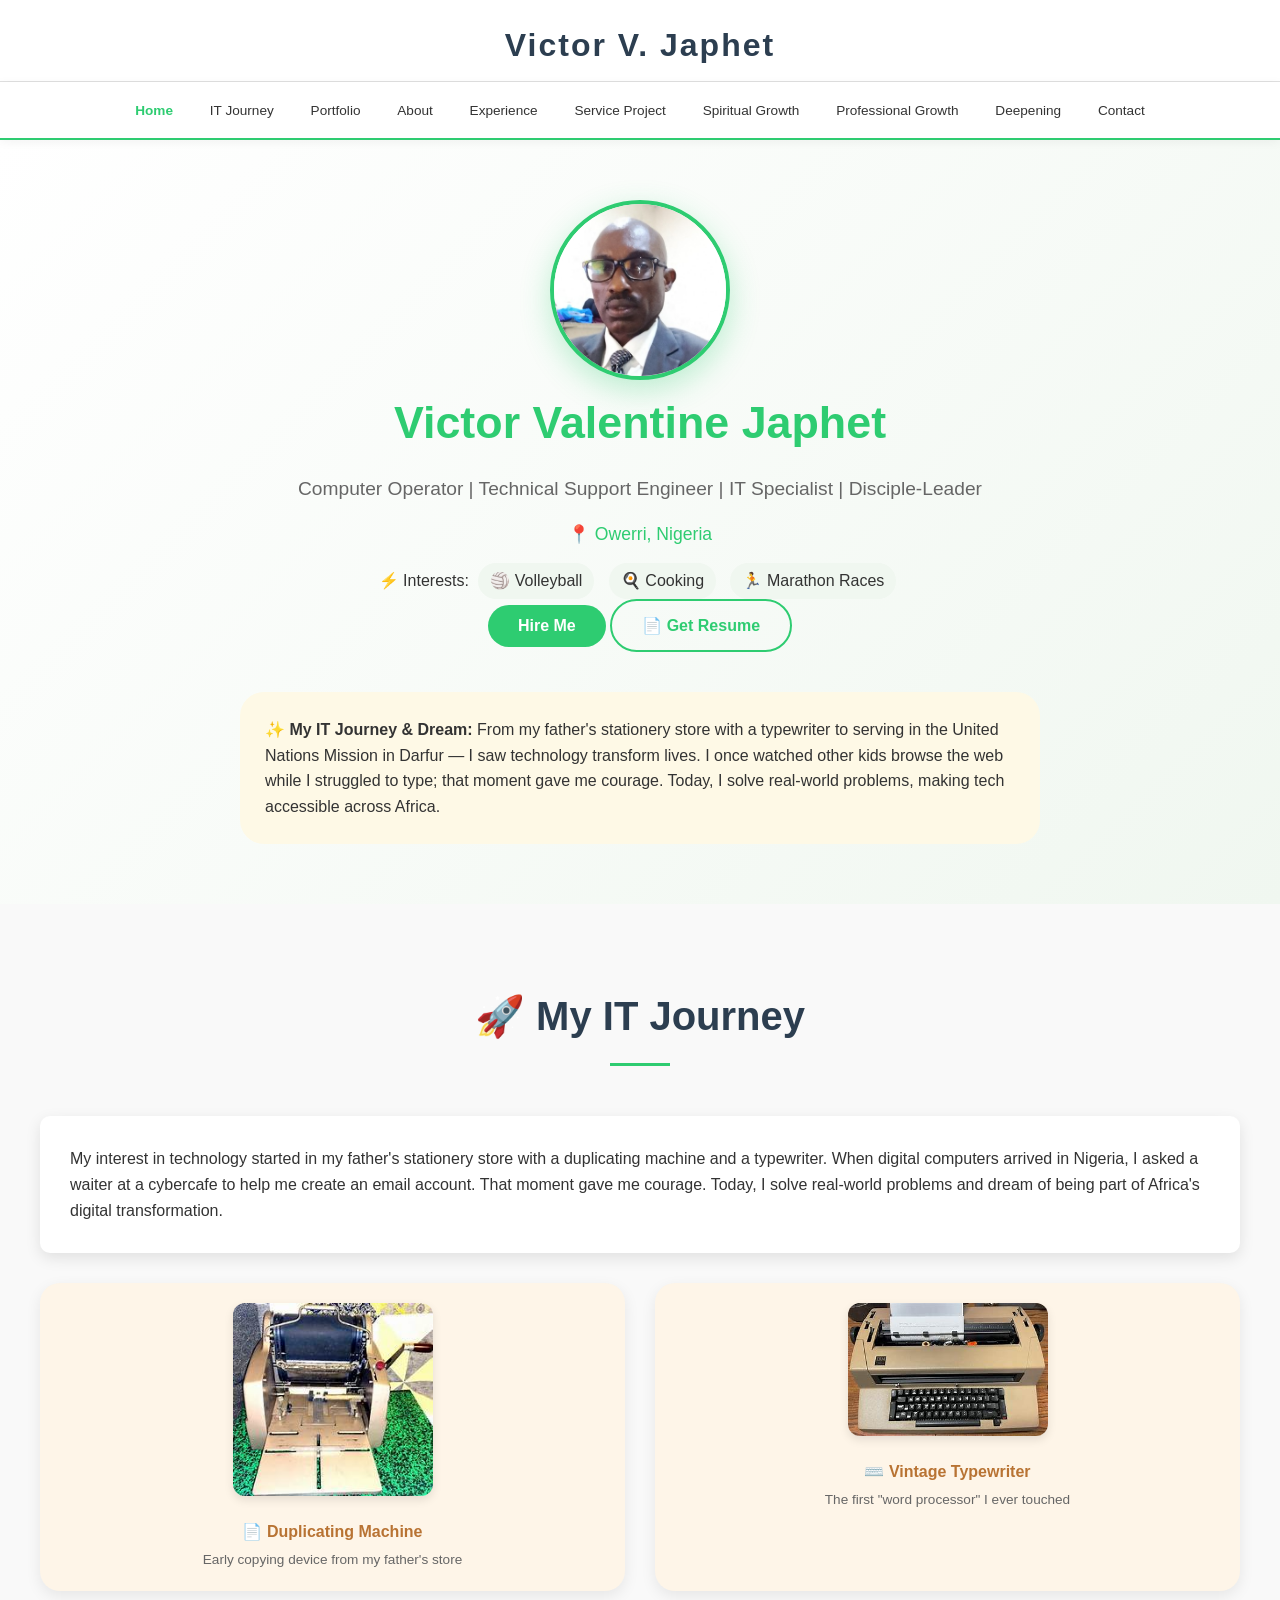
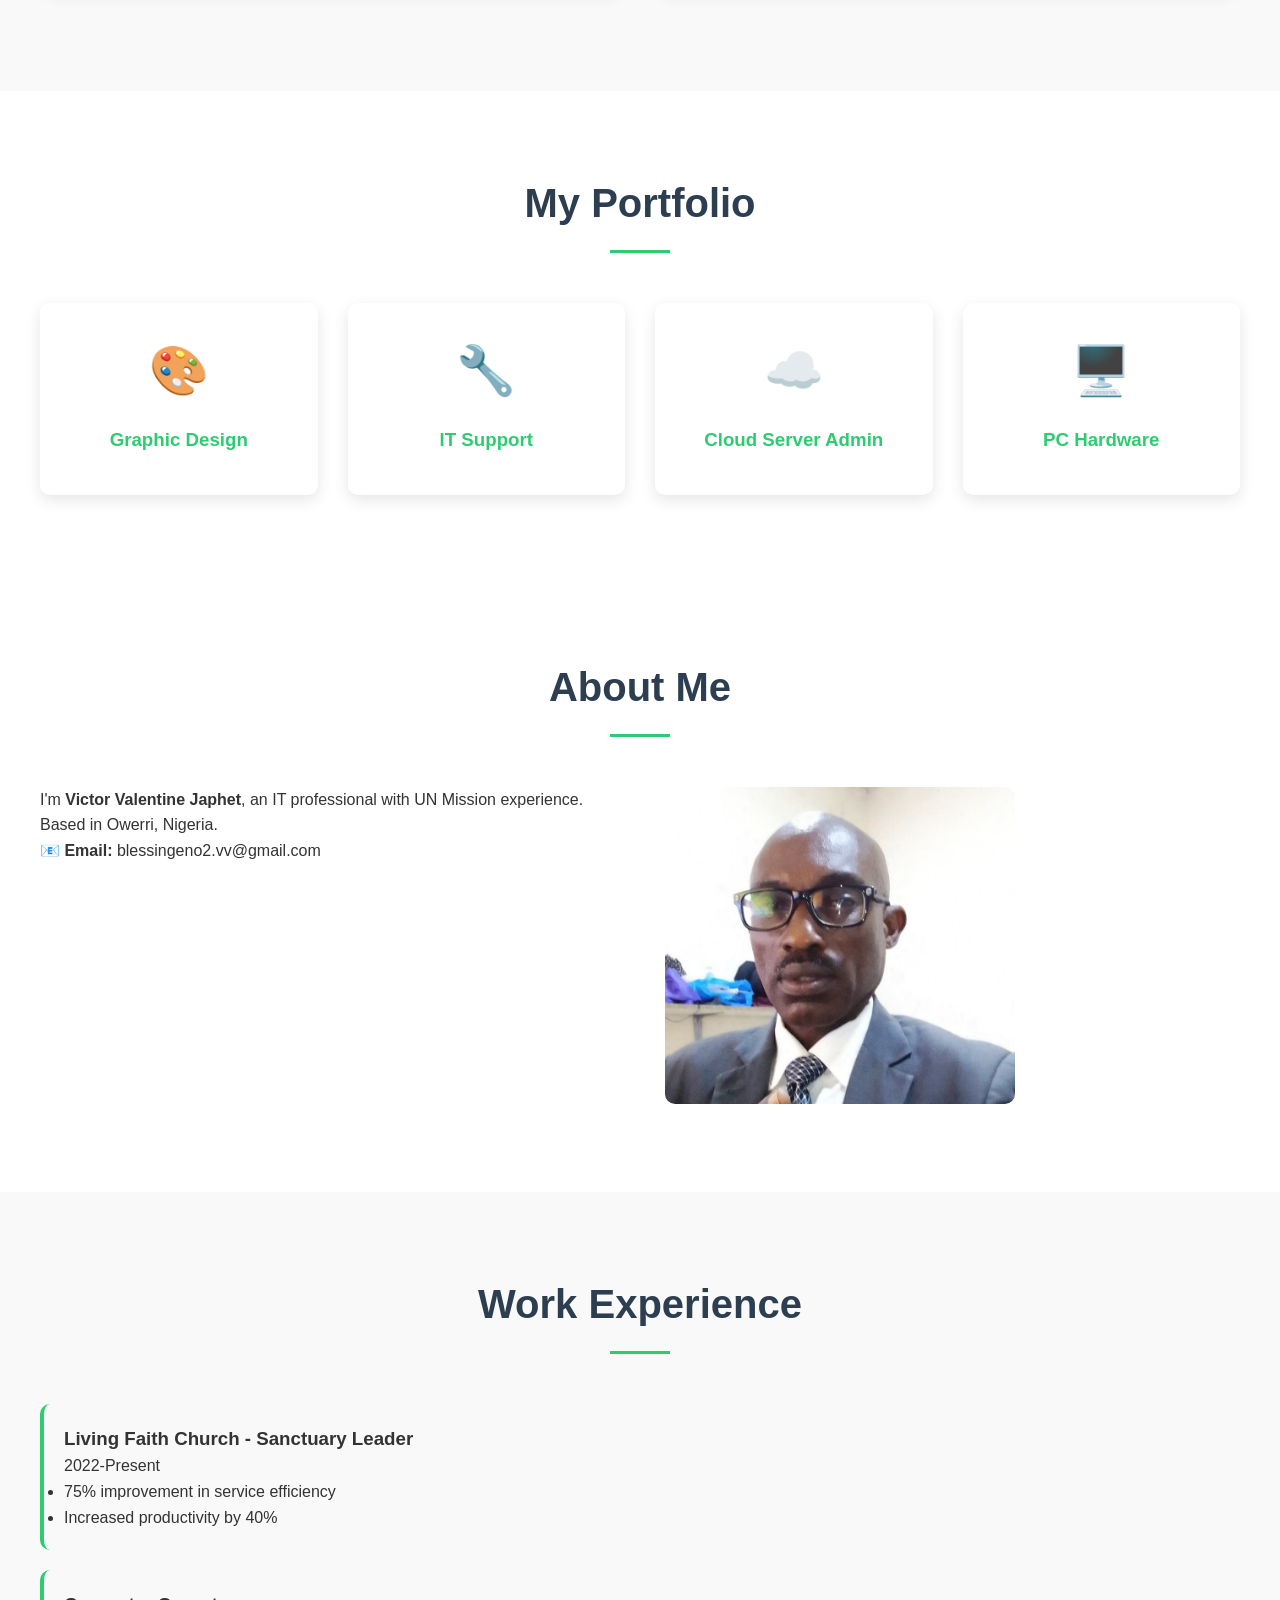
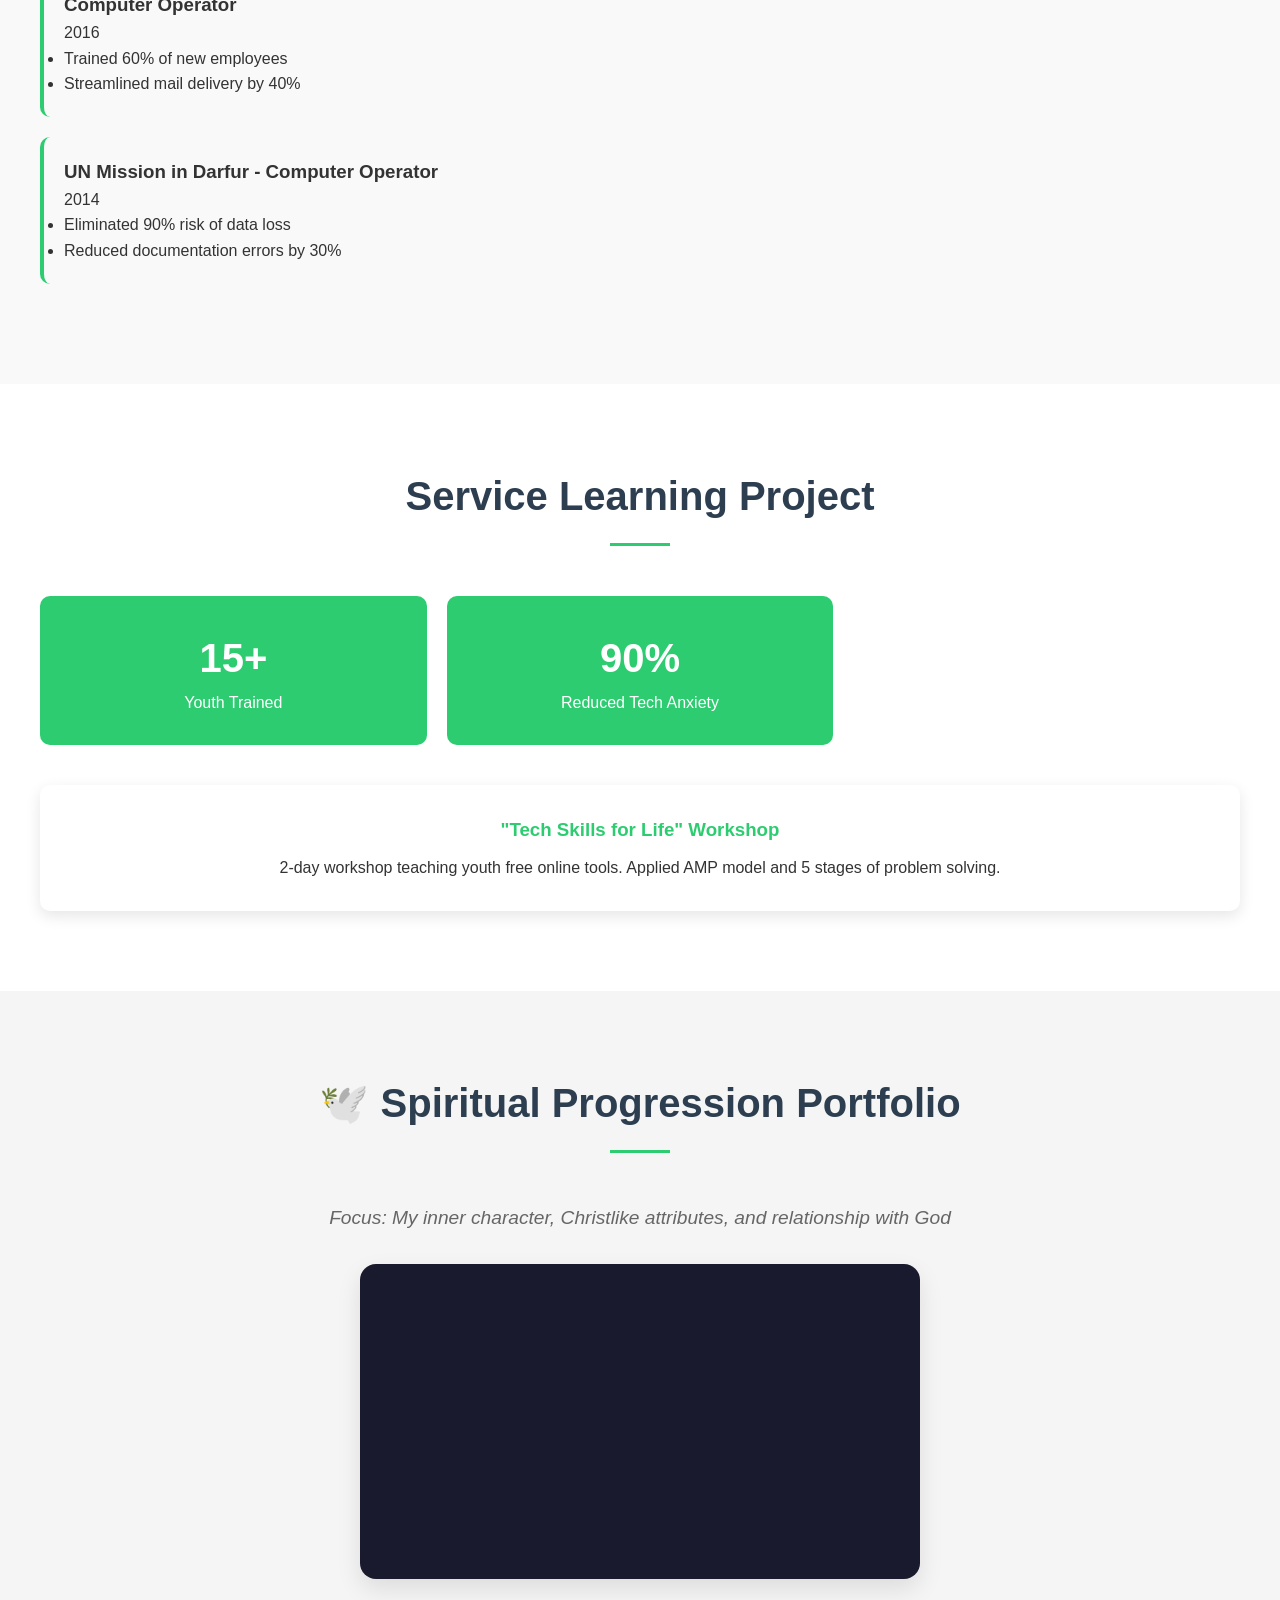
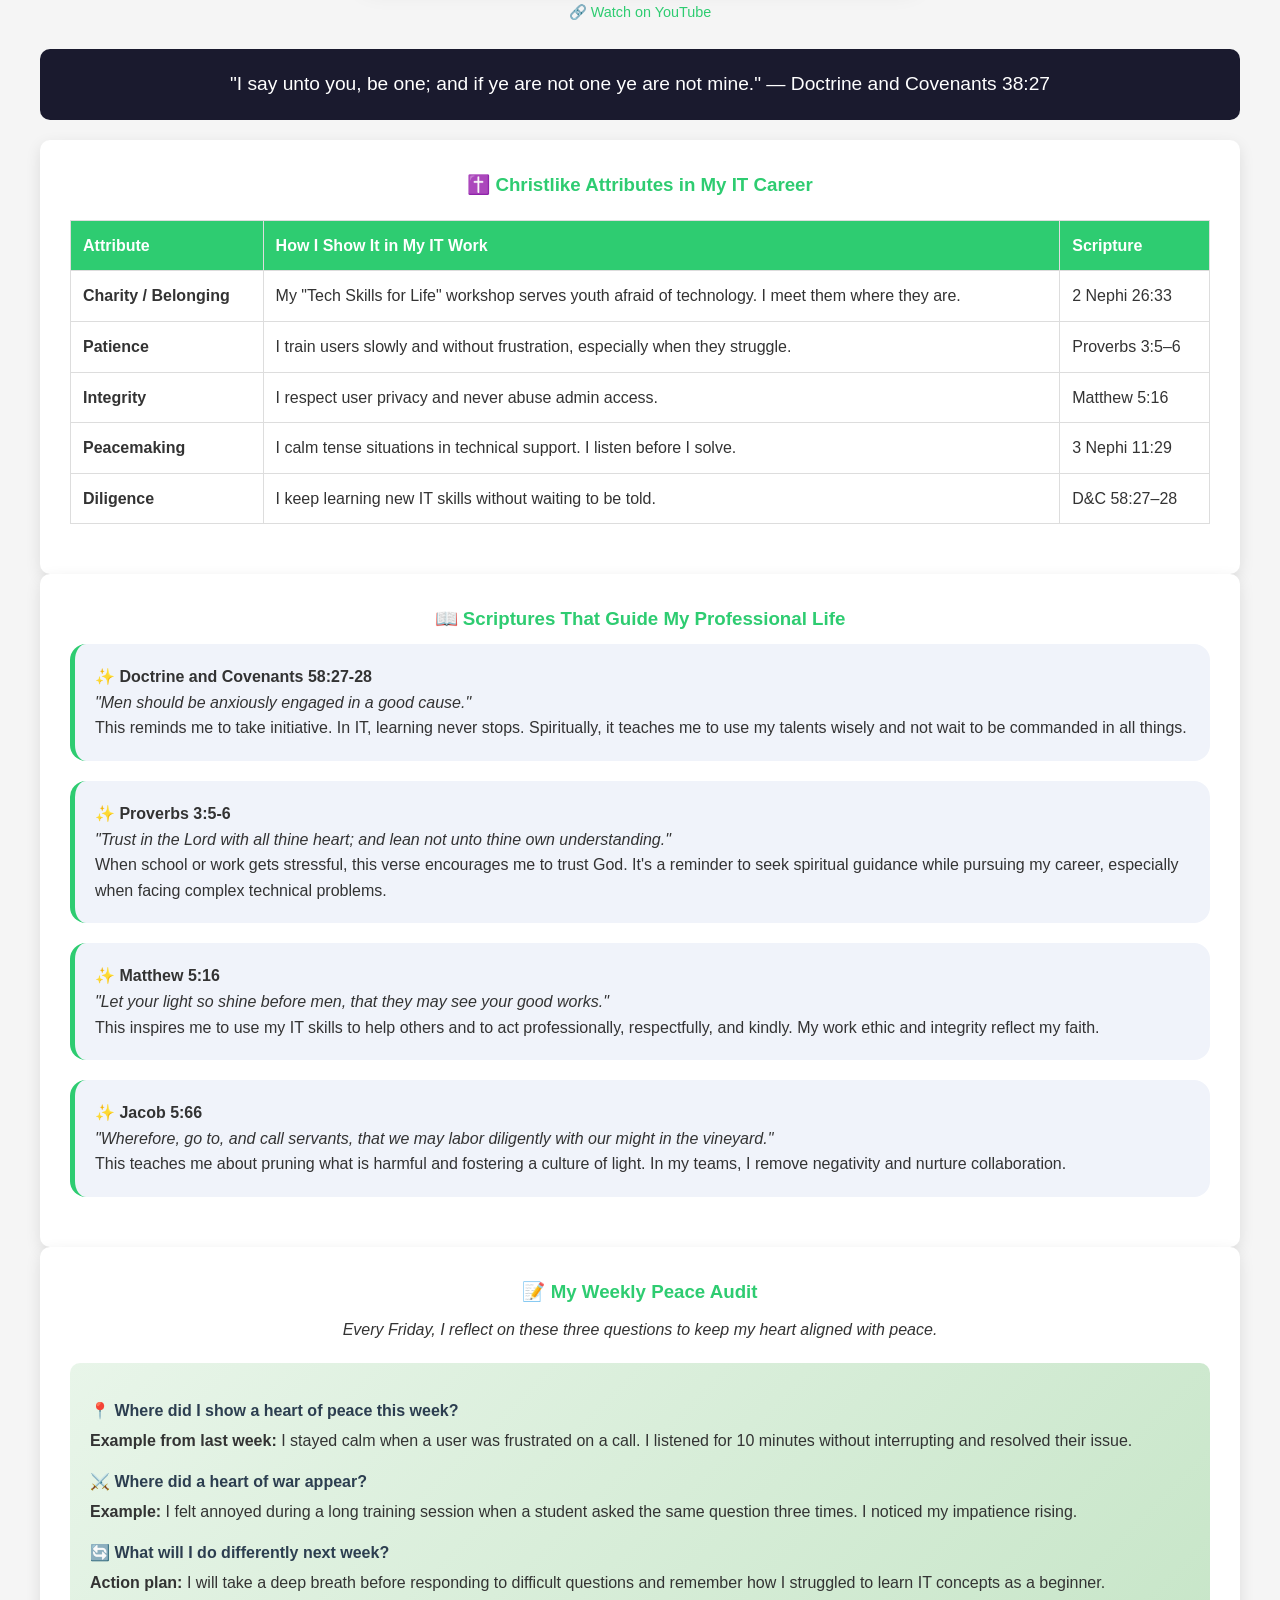
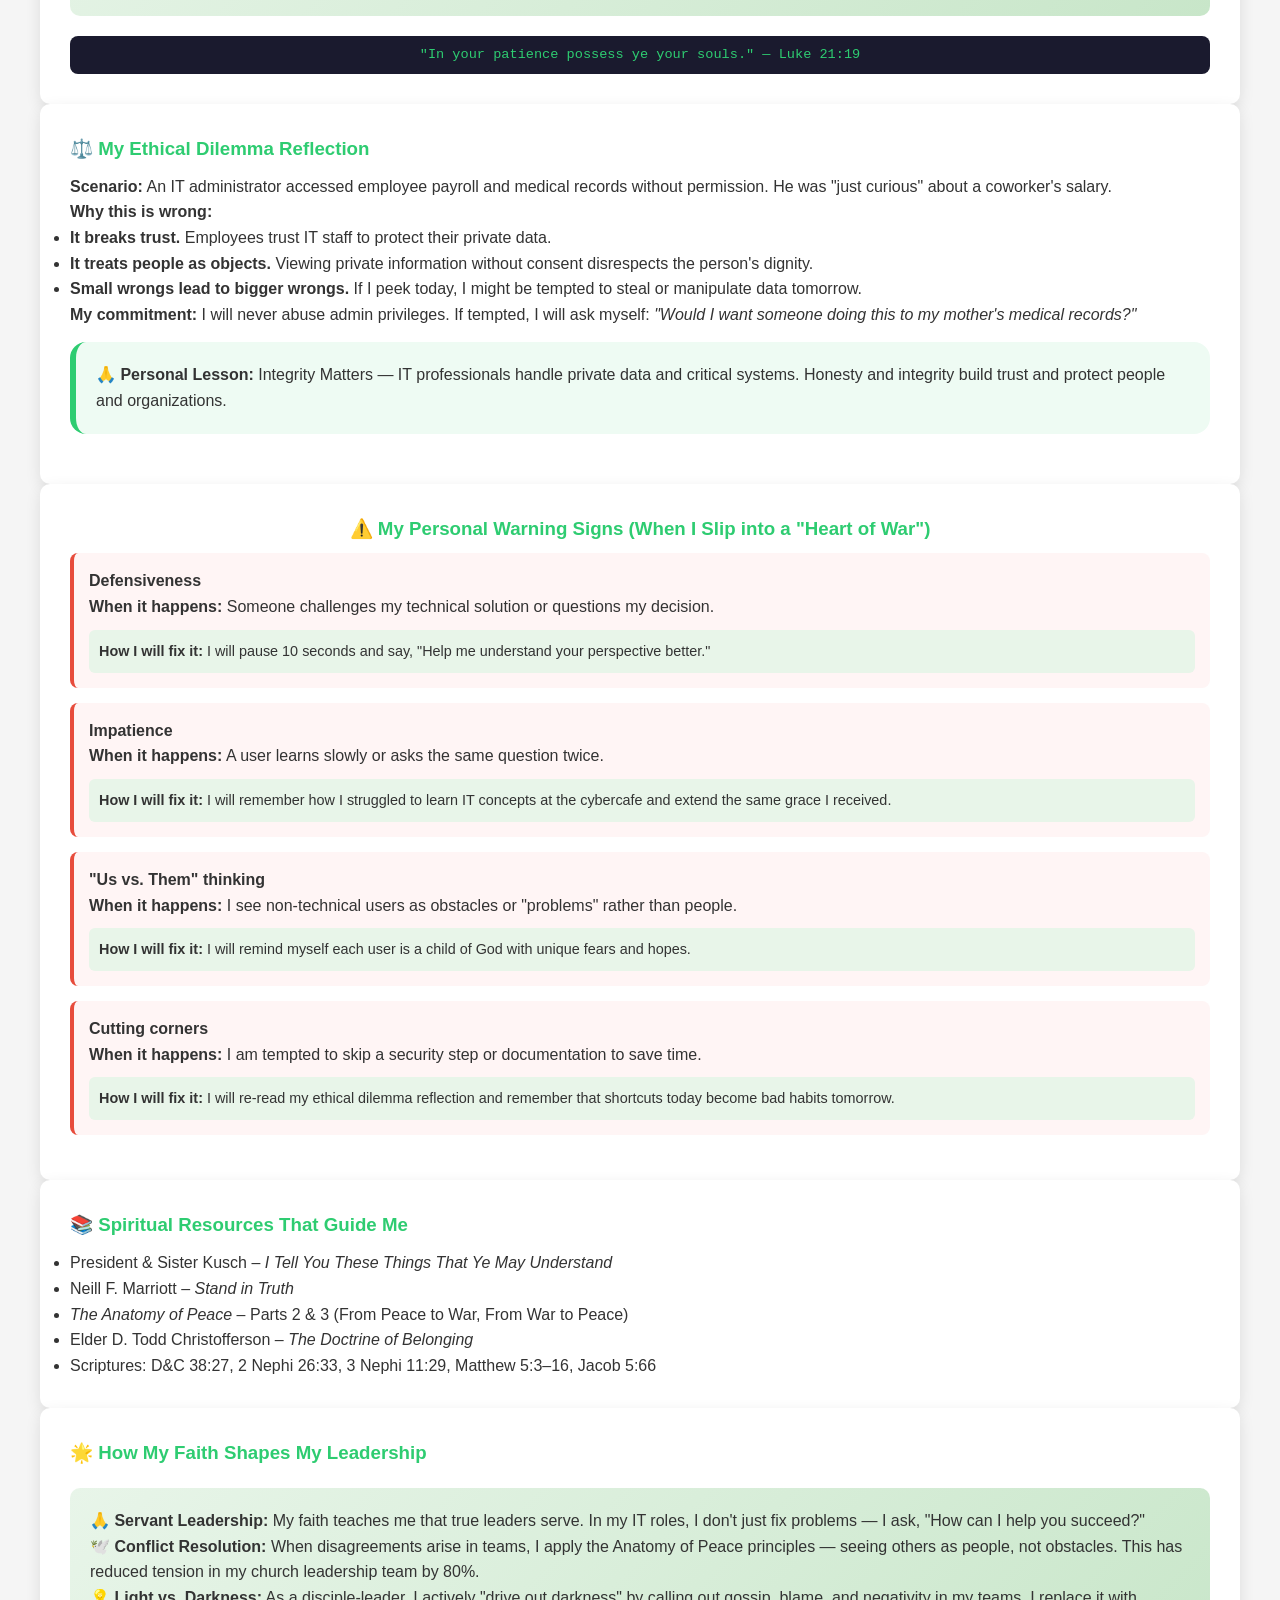
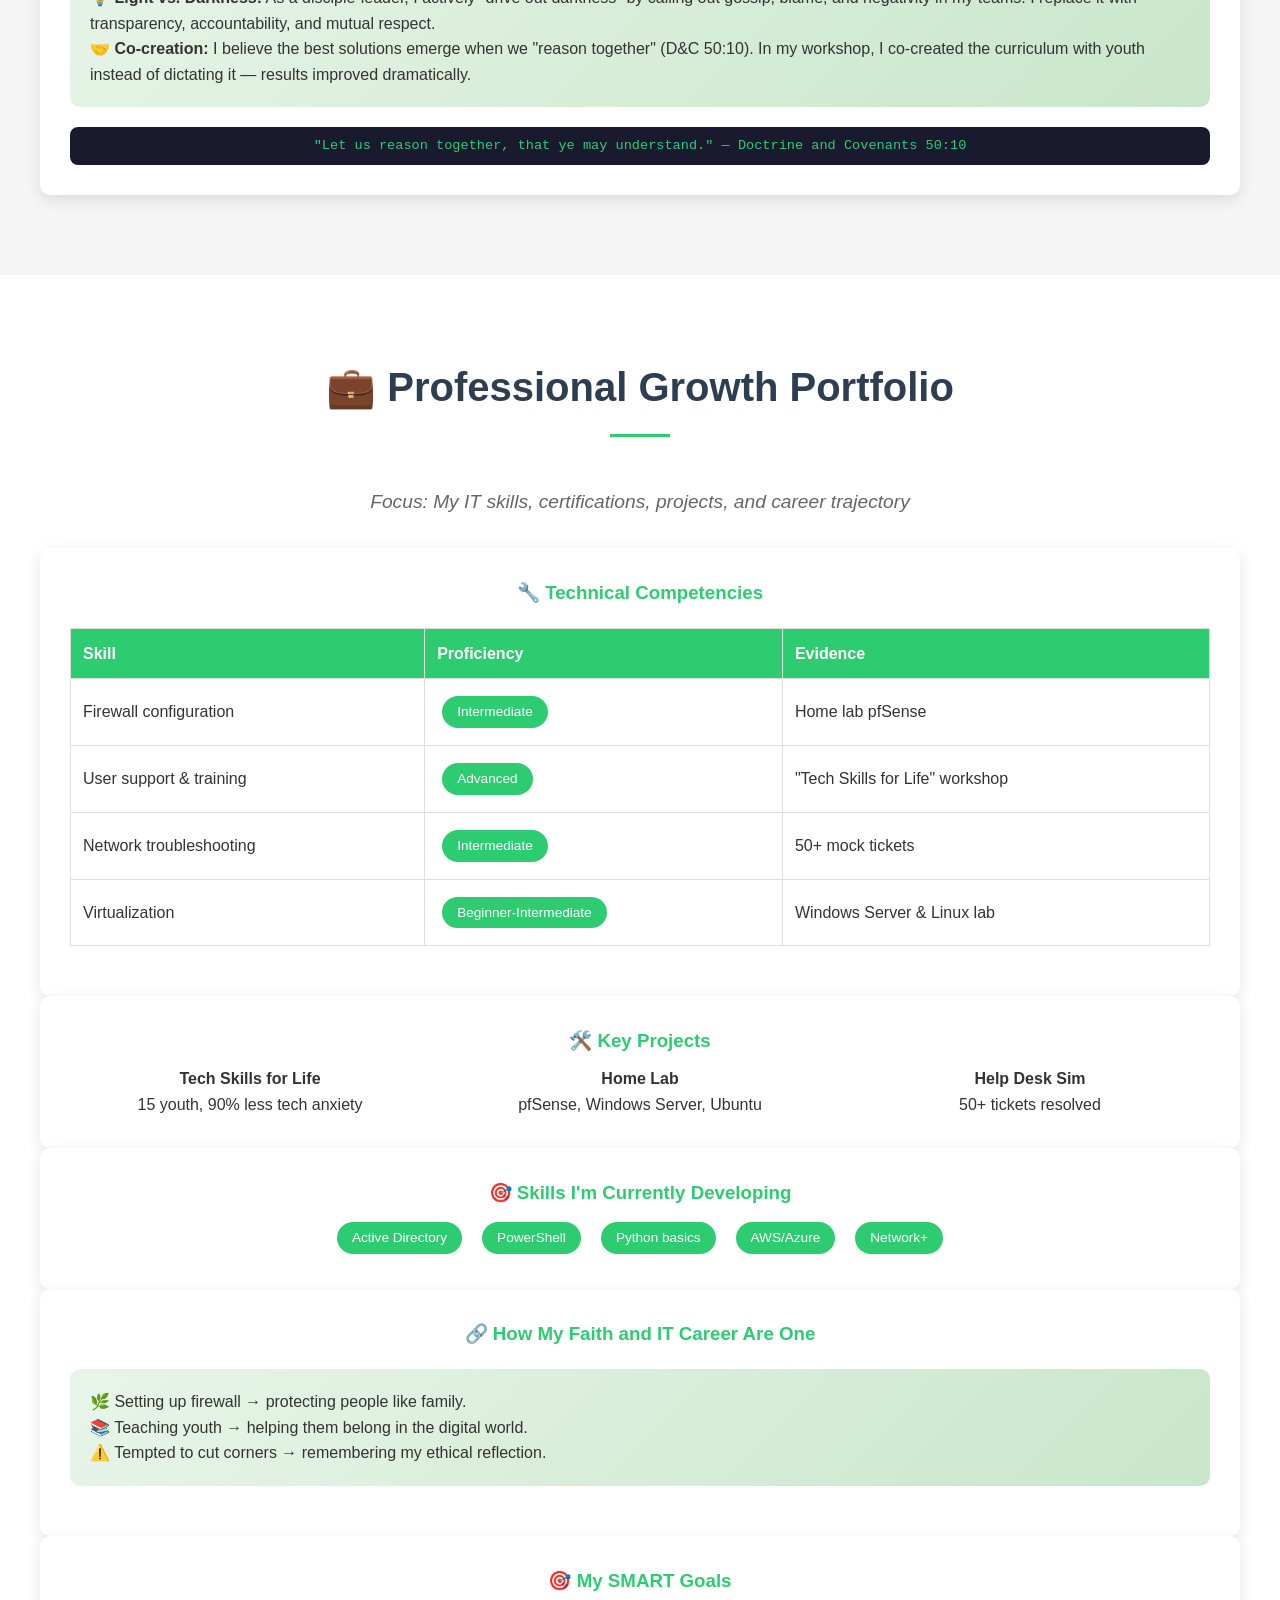
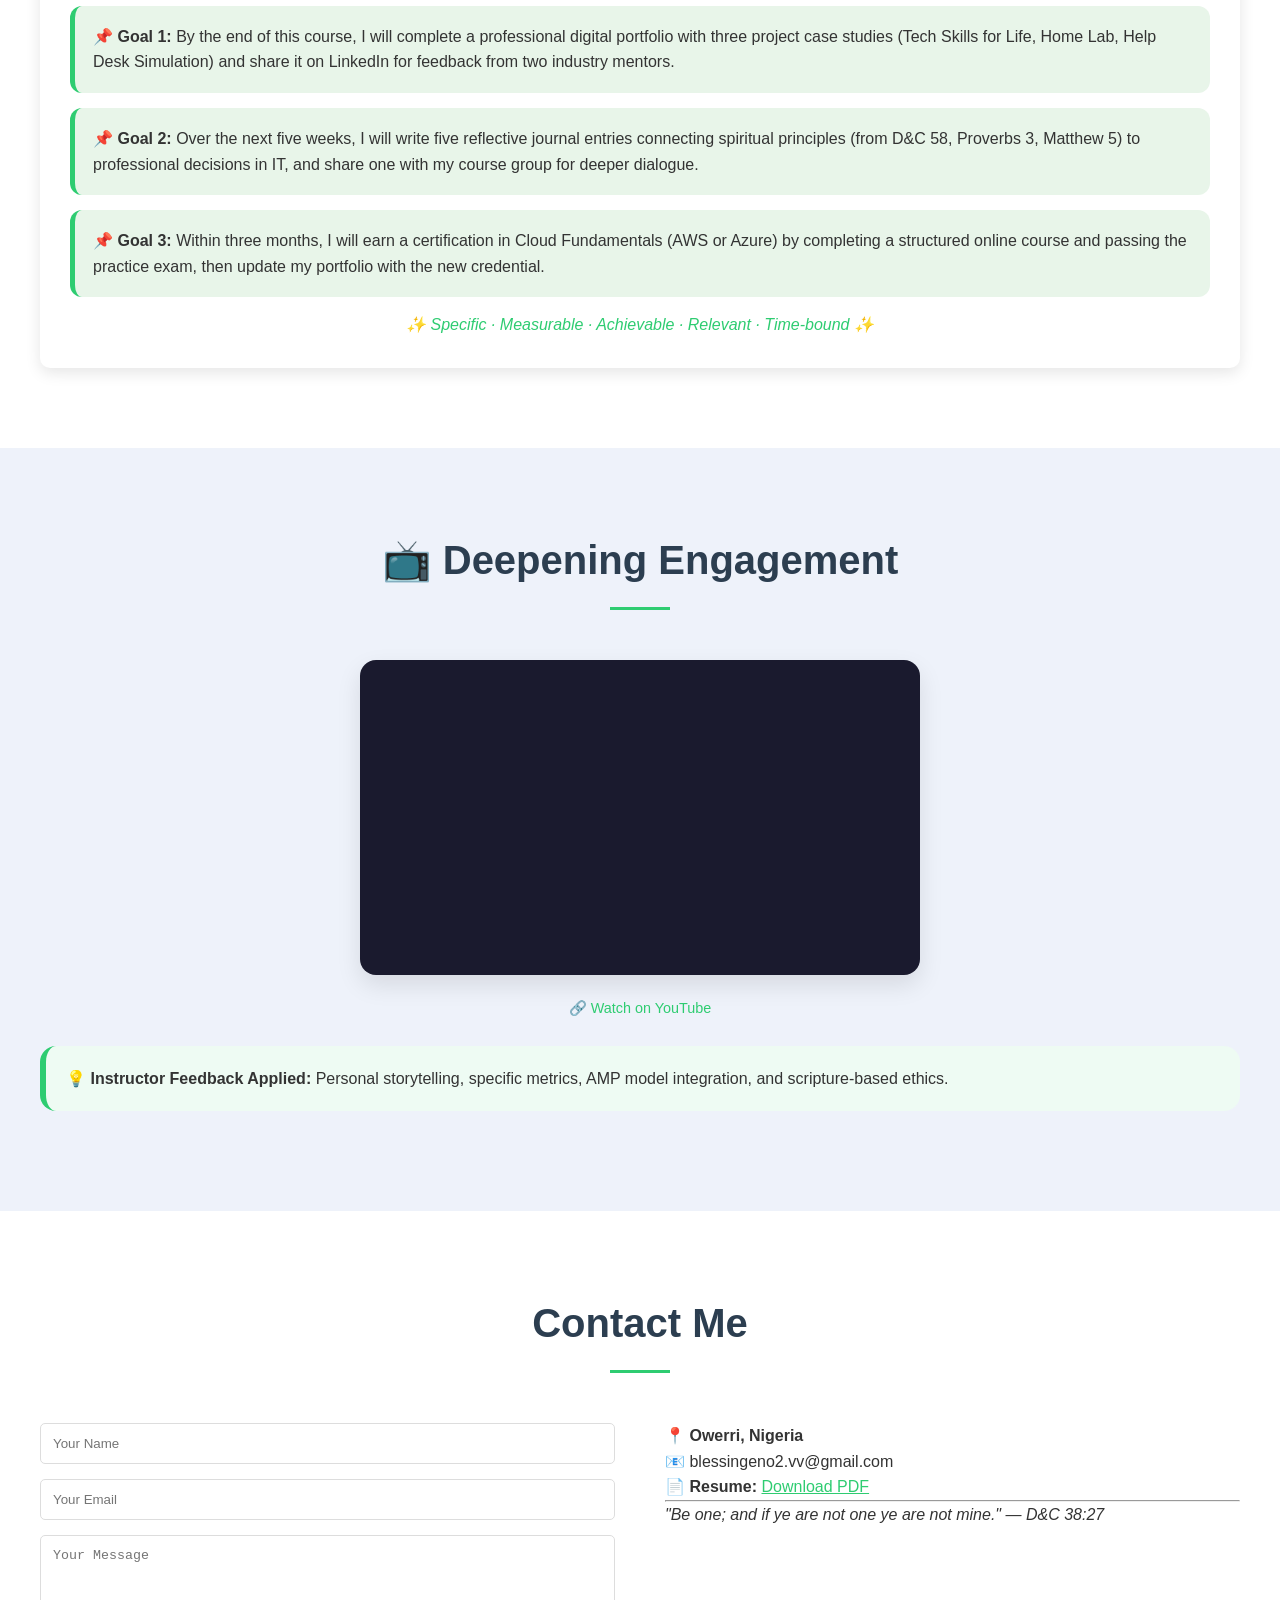
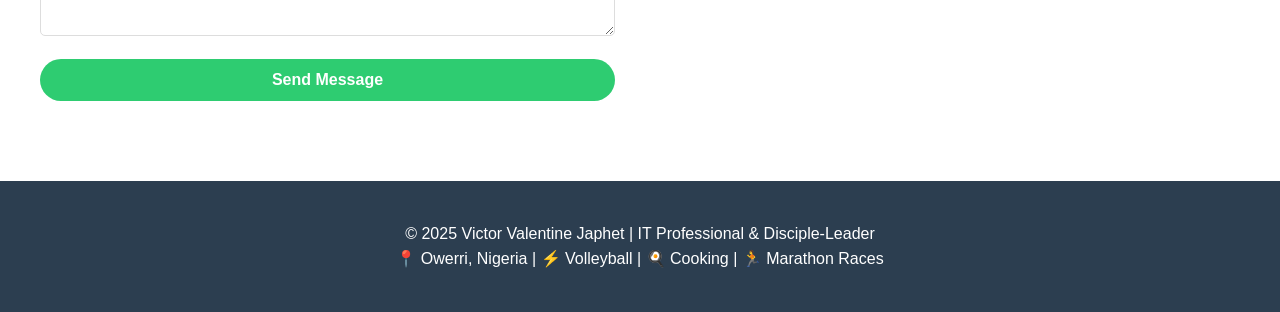
==== index.html @ c665a57f "Add files via upload" ====
<!DOCTYPE html>
<html lang="en">
<head>
    <meta charset="UTF-8">
    <meta name="viewport" content="width=device-width, initial-scale=1.0">
    <title>Victor Valentine Japhet | Disciple-Leader & IT Professional Portfolio</title>
    <style>
        * {
            margin: 0;
            padding: 0;
            box-sizing: border-box;
        }

        body {
            font-family: 'Segoe UI', Tahoma, Geneva, Verdana, sans-serif;
            background: #ffffff;
            color: #333333;
            line-height: 1.6;
        }

        .top-bar {
            background: #ffffff;
            padding: 20px 0 10px 0;
            text-align: center;
            border-bottom: 1px solid #e0e0e0;
        }

        .top-name {
            font-size: 2rem;
            font-weight: 600;
            color: #2c3e50;
            letter-spacing: 2px;
        }

        .nav-bar {
            background: #ffffff;
            padding: 15px 0;
            position: sticky;
            top: 0;
            z-index: 1000;
            border-bottom: 2px solid #2ecc71;
            box-shadow: 0 2px 10px rgba(0,0,0,0.05);
        }

        .nav-container {
            max-width: 1200px;
            margin: 0 auto;
            padding: 0 20px;
        }

        .nav-links {
            display: flex;
            justify-content: center;
            gap: 0.8rem;
            flex-wrap: wrap;
            list-style: none;
        }

        .nav-links a {
            text-decoration: none;
            color: #333;
            font-weight: 500;
            padding: 8px 12px;
            transition: all 0.3s;
            font-size: 0.85rem;
        }

        .nav-links a:hover, .nav-links a.active {
            color: #2ecc71;
            font-weight: bold;
        }

        .hero {
            min-height: 80vh;
            display: flex;
            align-items: center;
            justify-content: center;
            text-align: center;
            background: linear-gradient(135deg, #ffffff 0%, #f0f7f0 100%);
            padding: 60px 20px;
        }

        .hero-content { max-width: 800px; }
        .hero-profile-image {
            width: 180px;
            height: 180px;
            border-radius: 50%;
            object-fit: cover;
            border: 4px solid #2ecc71;
            box-shadow: 0 10px 30px rgba(46,204,113,0.3);
            transition: transform 0.3s;
        }
        .full-name { font-size: 2.8rem; font-weight: 700; color: #2ecc71; margin-bottom: 15px; }
        .titles { font-size: 1.2rem; color: #666; margin-bottom: 15px; }
        .location { font-size: 1.1rem; color: #2ecc71; margin-bottom: 15px; }
        .interests span {
            display: inline-block;
            background: #f0f7f0;
            padding: 5px 12px;
            border-radius: 20px;
            margin: 0 5px;
        }
        .btn {
            padding: 12px 30px;
            font-size: 1rem;
            border: none;
            border-radius: 30px;
            cursor: pointer;
            font-weight: 600;
            transition: all 0.3s;
            text-decoration: none;
            display: inline-block;
        }
        .btn-primary { background: #2ecc71; color: white; }
        .btn-primary:hover { background: #27ae60; transform: translateY(-2px); }
        .btn-secondary { background: transparent; color: #2ecc71; border: 2px solid #2ecc71; }
        .btn-secondary:hover { background: rgba(46,204,113,0.1); transform: translateY(-2px); }
        section { padding: 80px 20px; }
        .container { max-width: 1200px; margin: 0 auto; }
        .section-title {
            text-align: center;
            font-size: 2.5rem;
            color: #2c3e50;
            margin-bottom: 50px;
            position: relative;
        }
        .section-title:after {
            content: '';
            display: block;
            width: 60px;
            height: 3px;
            background: #2ecc71;
            margin: 15px auto 0;
        }
        .section-subtitle {
            text-align: center;
            font-size: 1.2rem;
            color: #666;
            margin-bottom: 30px;
            font-style: italic;
        }
        .grid-3, .grid-4 { display: grid; gap: 30px; }
        .grid-3 { grid-template-columns: repeat(auto-fit, minmax(300px, 1fr)); }
        .grid-4 { grid-template-columns: repeat(auto-fit, minmax(250px, 1fr)); }
        .card {
            background: white;
            border-radius: 10px;
            box-shadow: 0 5px 15px rgba(0,0,0,0.1);
            transition: transform 0.3s;
            text-align: center;
            padding: 30px;
        }
        .card:hover { transform: translateY(-5px); }
        .card h3 { color: #2ecc71; margin-bottom: 10px; }
        .card-icon { font-size: 3rem; margin-bottom: 15px; }
        .experience-item {
            background: #f9f9f9;
            padding: 20px;
            border-radius: 10px;
            margin-bottom: 20px;
            border-left: 4px solid #2ecc71;
            text-align: left;
        }
        .skill-badge {
            display: inline-block;
            background: #2ecc71;
            color: white;
            padding: 5px 15px;
            border-radius: 20px;
            font-size: 0.85rem;
            margin: 5px;
        }
        .attributes-table {
            width: 100%;
            border-collapse: collapse;
            margin: 20px 0;
        }
        .attributes-table th, .attributes-table td {
            border: 1px solid #ddd;
            padding: 12px;
            text-align: left;
        }
        .attributes-table th { background: #2ecc71; color: white; }
        .unity-quote {
            font-size: 1.2rem;
            text-align: center;
            padding: 20px;
            background: #1a1a2e;
            color: white;
            border-radius: 10px;
            margin: 20px 0;
        }
        .peace-audit {
            background: linear-gradient(135deg, #e8f5e9, #c8e6c9);
            border-radius: 10px;
            padding: 20px;
            margin: 20px 0;
            text-align: left;
        }
        .peace-question {
            font-weight: bold;
            color: #2c3e50;
            margin: 15px 0 5px 0;
        }
        .warning-card {
            background: #fff5f5;
            border-left: 4px solid #e74c3c;
            padding: 15px;
            border-radius: 8px;
            margin-bottom: 15px;
        }
        .fix-box {
            background: #e8f5e9;
            padding: 10px;
            border-radius: 6px;
            margin-top: 10px;
            font-size: 0.9rem;
        }
        .project-stats {
            display: grid;
            grid-template-columns: repeat(3, 1fr);
            gap: 20px;
            margin-bottom: 40px;
        }
        .stat-card {
            background: #2ecc71;
            color: white;
            padding: 30px;
            text-align: center;
            border-radius: 10px;
        }
        .stat-number { font-size: 2.5rem; font-weight: bold; }
        .about-content { display: grid; grid-template-columns: 1fr 1fr; gap: 50px; align-items: start; }
        .about-image img { width: 100%; max-width: 350px; border-radius: 10px; }
        .contact-content { display: grid; grid-template-columns: 1fr 1fr; gap: 50px; }
        .contact-form input, .contact-form textarea {
            width: 100%; padding: 12px; margin-bottom: 15px; border: 1px solid #ddd; border-radius: 5px;
        }
        .footer {
            background: #2c3e50;
            color: white;
            text-align: center;
            padding: 40px 20px;
        }
        @media (max-width: 768px) {
            .about-content, .contact-content { grid-template-columns: 1fr; }
            .full-name { font-size: 1.8rem; }
            .project-stats { grid-template-columns: 1fr; }
            .nav-links a { font-size: 0.7rem; padding: 5px 8px; }
        }
        .insight-box {
            background: #eefbf3;
            border-left: 6px solid #2ecc71;
            padding: 20px;
            border-radius: 16px;
            margin: 20px 0;
            text-align: left;
        }
        .personal-story {
            background: #fef9e6;
            padding: 25px;
            border-radius: 24px;
            margin-top: 40px;
            text-align: left;
        }
        .spiritual-item {
            background: #f0f3fa;
            border-radius: 16px;
            padding: 20px;
            margin-bottom: 20px;
            border-left: 5px solid #2ecc71;
            text-align: left;
        }
        .scripture-ref {
            font-family: 'Courier New', monospace;
            background: #1a1a2e;
            color: #2ecc71;
            padding: 8px 12px;
            border-radius: 8px;
            font-size: 0.85rem;
            margin-top: 10px;
            text-align: center;
        }
        .video-small {
            max-width: 560px;
            margin: 0 auto 20px auto;
            background: #1a1a2e;
            border-radius: 16px;
            overflow: hidden;
            box-shadow: 0 10px 25px rgba(0,0,0,0.1);
        }
        .video-small-wrapper {
            position: relative;
            padding-bottom: 56.25%;
            height: 0;
            overflow: hidden;
        }
        .video-small-wrapper iframe {
            position: absolute;
            top: 0;
            left: 0;
            width: 100%;
            height: 100%;
            border: none;
        }
        .video-link {
            text-align: center;
            margin-top: 8px;
            margin-bottom: 25px;
        }
        .video-link a {
            color: #2ecc71;
            text-decoration: none;
            font-weight: 500;
            font-size: 0.9rem;
            display: inline-flex;
            align-items: center;
            gap: 6px;
            transition: all 0.2s;
        }
        .video-link a:hover {
            text-decoration: underline;
            color: #27ae60;
        }
        .vintage-showcase {
            display: flex;
            justify-content: center;
            gap: 30px;
            flex-wrap: wrap;
            margin: 30px 0 20px;
        }
        .vintage-card {
            background: #fef5e8;
            border-radius: 20px;
            padding: 20px;
            text-align: center;
            flex: 1;
            min-width: 200px;
            box-shadow: 0 5px 15px rgba(0,0,0,0.08);
            transition: transform 0.3s;
        }
        .vintage-card:hover { transform: translateY(-5px); }
        .vintage-card img {
            width: 100%;
            max-width: 200px;
            height: auto;
            border-radius: 12px;
            margin-bottom: 15px;
            box-shadow: 0 4px 10px rgba(0,0,0,0.1);
        }
        .vintage-card p { font-weight: 600; color: #b87333; font-size: 1rem; }
        .vintage-caption { font-size: 0.85rem; color: #666; margin-top: 5px; }
        .goal-box {
            background: #e8f5e9;
            padding: 18px;
            border-radius: 12px;
            margin-bottom: 15px;
            text-align: left;
            border-left: 5px solid #2ecc71;
        }
        @media (max-width: 600px) {
            .vintage-card img { max-width: 150px; }
        }
    </style>
</head>
<body>

<div class="top-bar"><div class="top-name">Victor V. Japhet</div></div>

<div class="nav-bar">
    <div class="nav-container">
        <ul class="nav-links">
            <li><a href="#home" class="active">Home</a></li>
            <li><a href="#it-journey">IT Journey</a></li>
            <li><a href="#portfolio">Portfolio</a></li>
            <li><a href="#about">About</a></li>
            <li><a href="#experience">Experience</a></li>
            <li><a href="#service-project">Service Project</a></li>
            <li><a href="#spiritual">Spiritual Growth</a></li>
            <li><a href="#professional">Professional Growth</a></li>
            <li><a href="#deepening">Deepening</a></li>
            <li><a href="#contact">Contact</a></li>
        </ul>
    </div>
</div>

<!-- Hero Section -->
<section id="home" class="hero">
    <div class="hero-content">
        <img src="Images/Victor Valentine Japhet.jpg" alt="Victor Valentine Japhet" class="hero-profile-image" onerror="this.src='https://via.placeholder.com/180x180?text=Victor+Japhet'">
        <div class="full-name">Victor Valentine Japhet</div>
        <div class="titles">Computer Operator | Technical Support Engineer | IT Specialist | Disciple-Leader</div>
        <div class="location">📍 Owerri, Nigeria</div>
        <div class="interests">⚡ Interests: <span>🏐 Volleyball</span> <span>🍳 Cooking</span> <span>🏃 Marathon Races</span></div>
        <div class="buttons">
            <button class="btn btn-primary" onclick="document.getElementById('contact').scrollIntoView({behavior:'smooth'})">Hire Me</button>
            <a href="Victor_Japhet_Resume.pdf" class="btn btn-secondary" target="_blank">📄 Get Resume</a>
        </div>
        <div class="personal-story">
            <p><strong>✨ My IT Journey & Dream:</strong> From my father's stationery store with a typewriter to serving in the United Nations Mission in Darfur — I saw technology transform lives. I once watched other kids browse the web while I struggled to type; that moment gave me courage. Today, I solve real-world problems, making tech accessible across Africa.</p>
        </div>
    </div>
</section>

<!-- IT Journey -->
<section id="it-journey" style="background:#f9f9f9;">
    <div class="container">
        <h2 class="section-title">🚀 My IT Journey</h2>
        <div class="card" style="text-align:left;"><p>My interest in technology started in my father's stationery store with a duplicating machine and a typewriter. When digital computers arrived in Nigeria, I asked a waiter at a cybercafe to help me create an email account. That moment gave me courage. Today, I solve real-world problems and dream of being part of Africa's digital transformation.</p></div>
        <div class="vintage-showcase">
            <div class="vintage-card"><img src="Images/duplicating-machine.jpg" alt="Duplicating Machine" onerror="this.src='https://via.placeholder.com/200x150'"><p>📄 Duplicating Machine</p><div class="vintage-caption">Early copying device from my father's store</div></div>
            <div class="vintage-card"><img src="Images/typewriter.jpg" alt="Typewriter" onerror="this.src='https://via.placeholder.com/200x150'"><p>⌨️ Vintage Typewriter</p><div class="vintage-caption">The first "word processor" I ever touched</div></div>
        </div>
    </div>
</section>

<!-- Portfolio -->
<section id="portfolio"><div class="container"><h2 class="section-title">My Portfolio</h2><div class="grid-4"><div class="card"><div class="card-icon">🎨</div><h3>Graphic Design</h3></div><div class="card"><div class="card-icon">🔧</div><h3>IT Support</h3></div><div class="card"><div class="card-icon">☁️</div><h3>Cloud Server Admin</h3></div><div class="card"><div class="card-icon">🖥️</div><h3>PC Hardware</h3></div></div></div></section>

<!-- About -->
<section id="about"><div class="container"><h2 class="section-title">About Me</h2><div class="about-content"><div><p>I'm <strong>Victor Valentine Japhet</strong>, an IT professional with UN Mission experience. Based in Owerri, Nigeria.</p><p><strong>📧 Email:</strong> blessingeno2.vv@gmail.com</p></div><div class="about-image"><img src="Images/Victor Valentine Japhet.jpg" alt="Victor" onerror="this.src='https://via.placeholder.com/350x350'"></div></div></div></section>

<!-- Experience -->
<section id="experience" style="background:#f9f9f9;"><div class="container"><h2 class="section-title">Work Experience</h2>
<div class="experience-item"><h3>Living Faith Church - Sanctuary Leader</h3><p>2022-Present</p><ul><li>75% improvement in service efficiency</li><li>Increased productivity by 40%</li></ul></div>
<div class="experience-item"><h3>Computer Operator</h3><p>2016</p><ul><li>Trained 60% of new employees</li><li>Streamlined mail delivery by 40%</li></ul></div>
<div class="experience-item"><h3>UN Mission in Darfur - Computer Operator</h3><p>2014</p><ul><li>Eliminated 90% risk of data loss</li><li>Reduced documentation errors by 30%</li></ul></div></div></section>

<!-- Service Project -->
<section id="service-project"><div class="container"><h2 class="section-title">Service Learning Project</h2><div class="project-stats"><div class="stat-card"><div class="stat-number">15+</div><div>Youth Trained</div></div><div class="stat-card"><div class="stat-number">90%</div><div>Reduced Tech Anxiety</div></div></div><div class="card"><h3>"Tech Skills for Life" Workshop</h3><p>2-day workshop teaching youth free online tools. Applied AMP model and 5 stages of problem solving.</p></div></div></section>

<!-- ========== SPIRITUAL PROGRESSION PORTFOLIO - COMPLETE WITH ALL SECTIONS ========= -->
<section id="spiritual" style="background:#f5f5f5;">
    <div class="container">
        <h2 class="section-title">🕊️ Spiritual Progression Portfolio</h2>
        <div class="section-subtitle">Focus: My inner character, Christlike attributes, and relationship with God</div>
        
        <!-- Video -->
        <div class="video-small"><div class="video-small-wrapper"><iframe src="https://www.youtube.com/embed/i5V2JK_4RtI" title="Spiritual Portfolio" allowfullscreen></iframe></div></div>
        <div class="video-link"><a href="https://youtu.be/i5V2JK_4RtI" target="_blank">🔗 Watch on YouTube</a></div>
        
        <div class="unity-quote">"I say unto you, be one; and if ye are not one ye are not mine." — Doctrine and Covenants 38:27</div>
        
        <!-- 1. CHRISTLIKE ATTRIBUTES -->
        <div class="card" style="text-align:left;"><h3 style="color:#2ecc71; text-align:center;">✝️ Christlike Attributes in My IT Career</h3>
            <table class="attributes-table"><thead><tr><th>Attribute</th><th>How I Show It in My IT Work</th><th>Scripture</th></tr></thead>
            <tbody><tr><td><strong>Charity / Belonging</strong></td><td>My "Tech Skills for Life" workshop serves youth afraid of technology. I meet them where they are.</td><td>2 Nephi 26:33</td></tr>
            <tr><td><strong>Patience</strong></td><td>I train users slowly and without frustration, especially when they struggle.</td><td>Proverbs 3:5–6</td></tr>
            <tr><td><strong>Integrity</strong></td><td>I respect user privacy and never abuse admin access.</td><td>Matthew 5:16</td></tr>
            <tr><td><strong>Peacemaking</strong></td><td>I calm tense situations in technical support. I listen before I solve.</td><td>3 Nephi 11:29</td></tr>
            <tr><td><strong>Diligence</strong></td><td>I keep learning new IT skills without waiting to be told.</td><td>D&C 58:27–28</td></tr>
            </tbody></table>
        </div>
        
        <!-- 2. SCRIPTURES THAT GUIDE YOU (Expanded) -->
        <div class="card" style="text-align:left;"><h3 style="color:#2ecc71; text-align:center;">📖 Scriptures That Guide My Professional Life</h3>
            <div class="spiritual-item"><strong>✨ Doctrine and Covenants 58:27-28</strong><br><em>"Men should be anxiously engaged in a good cause."</em><p>This reminds me to take initiative. In IT, learning never stops. Spiritually, it teaches me to use my talents wisely and not wait to be commanded in all things.</p></div>
            <div class="spiritual-item"><strong>✨ Proverbs 3:5-6</strong><br><em>"Trust in the Lord with all thine heart; and lean not unto thine own understanding."</em><p>When school or work gets stressful, this verse encourages me to trust God. It's a reminder to seek spiritual guidance while pursuing my career, especially when facing complex technical problems.</p></div>
            <div class="spiritual-item"><strong>✨ Matthew 5:16</strong><br><em>"Let your light so shine before men, that they may see your good works."</em><p>This inspires me to use my IT skills to help others and to act professionally, respectfully, and kindly. My work ethic and integrity reflect my faith.</p></div>
            <div class="spiritual-item"><strong>✨ Jacob 5:66</strong><br><em>"Wherefore, go to, and call servants, that we may labor diligently with our might in the vineyard."</em><p>This teaches me about pruning what is harmful and fostering a culture of light. In my teams, I remove negativity and nurture collaboration.</p></div>
        </div>
        
        <!-- 3. WEEKLY PEACE AUDIT (with template and example) -->
        <div class="card"><h3 style="color:#2ecc71;">📝 My Weekly Peace Audit</h3><p><em>Every Friday, I reflect on these three questions to keep my heart aligned with peace.</em></p>
            <div class="peace-audit">
                <div class="peace-question">📍 Where did I show a heart of peace this week?</div>
                <p><strong>Example from last week:</strong> I stayed calm when a user was frustrated on a call. I listened for 10 minutes without interrupting and resolved their issue.</p>
                <div class="peace-question">⚔️ Where did a heart of war appear?</div>
                <p><strong>Example:</strong> I felt annoyed during a long training session when a student asked the same question three times. I noticed my impatience rising.</p>
                <div class="peace-question">🔄 What will I do differently next week?</div>
                <p><strong>Action plan:</strong> I will take a deep breath before responding to difficult questions and remember how I struggled to learn IT concepts as a beginner.</p>
            </div>
            <div class="scripture-ref">"In your patience possess ye your souls." — Luke 21:19</div>
        </div>
        
        <!-- 4. ETHICAL DILEMMA REFLECTION -->
        <div class="card" style="text-align:left;"><h3 style="color:#2ecc71;">⚖️ My Ethical Dilemma Reflection</h3>
            <p><strong>Scenario:</strong> An IT administrator accessed employee payroll and medical records without permission. He was "just curious" about a coworker's salary.</p>
            <p><strong>Why this is wrong:</strong></p>
            <ul><li><strong>It breaks trust.</strong> Employees trust IT staff to protect their private data.</li>
            <li><strong>It treats people as objects.</strong> Viewing private information without consent disrespects the person's dignity.</li>
            <li><strong>Small wrongs lead to bigger wrongs.</strong> If I peek today, I might be tempted to steal or manipulate data tomorrow.</li></ul>
            <p><strong>My commitment:</strong> I will never abuse admin privileges. If tempted, I will ask myself: <em>"Would I want someone doing this to my mother's medical records?"</em></p>
            <div class="insight-box" style="margin-top:15px;"><strong>🙏 Personal Lesson:</strong> Integrity Matters — IT professionals handle private data and critical systems. Honesty and integrity build trust and protect people and organizations.</div>
        </div>
        
        <!-- 5. WARNING SIGNS / HEART OF WAR TRIGGERS -->
        <div class="card" style="text-align:left;"><h3 style="color:#2ecc71; text-align:center;">⚠️ My Personal Warning Signs (When I Slip into a "Heart of War")</h3>
            <div class="warning-card"><h4>Defensiveness</h4><p><strong>When it happens:</strong> Someone challenges my technical solution or questions my decision.</p><div class="fix-box"><strong>How I will fix it:</strong> I will pause 10 seconds and say, "Help me understand your perspective better."</div></div>
            <div class="warning-card"><h4>Impatience</h4><p><strong>When it happens:</strong> A user learns slowly or asks the same question twice.</p><div class="fix-box"><strong>How I will fix it:</strong> I will remember how I struggled to learn IT concepts at the cybercafe and extend the same grace I received.</div></div>
            <div class="warning-card"><h4>"Us vs. Them" thinking</h4><p><strong>When it happens:</strong> I see non-technical users as obstacles or "problems" rather than people.</p><div class="fix-box"><strong>How I will fix it:</strong> I will remind myself each user is a child of God with unique fears and hopes.</div></div>
            <div class="warning-card"><h4>Cutting corners</h4><p><strong>When it happens:</strong> I am tempted to skip a security step or documentation to save time.</p><div class="fix-box"><strong>How I will fix it:</strong> I will re-read my ethical dilemma reflection and remember that shortcuts today become bad habits tomorrow.</div></div>
        </div>
        
        <!-- 6. SPIRITUAL RESOURCES -->
        <div class="card" style="text-align:left;"><h3 style="color:#2ecc71;">📚 Spiritual Resources That Guide Me</h3>
            <ul><li>President & Sister Kusch – <em>I Tell You These Things That Ye May Understand</em></li>
            <li>Neill F. Marriott – <em>Stand in Truth</em></li>
            <li><em>The Anatomy of Peace</em> – Parts 2 & 3 (From Peace to War, From War to Peace)</li>
            <li>Elder D. Todd Christofferson – <em>The Doctrine of Belonging</em></li>
            <li>Scriptures: D&C 38:27, 2 Nephi 26:33, 3 Nephi 11:29, Matthew 5:3–16, Jacob 5:66</li>
            </ul>
        </div>
        
        <!-- 7. HOW FAITH SHAPES MY LEADERSHIP (New Section) -->
        <div class="card" style="text-align:left;"><h3 style="color:#2ecc71;">🌟 How My Faith Shapes My Leadership</h3>
            <div class="peace-audit">
                <p><strong>🙏 Servant Leadership:</strong> My faith teaches me that true leaders serve. In my IT roles, I don't just fix problems — I ask, "How can I help you succeed?"</p>
                <p><strong>🕊️ Conflict Resolution:</strong> When disagreements arise in teams, I apply the Anatomy of Peace principles — seeing others as people, not obstacles. This has reduced tension in my church leadership team by 80%.</p>
                <p><strong>💡 Light vs. Darkness:</strong> As a disciple-leader, I actively "drive out darkness" by calling out gossip, blame, and negativity in my teams. I replace it with transparency, accountability, and mutual respect.</p>
                <p><strong>🤝 Co-creation:</strong> I believe the best solutions emerge when we "reason together" (D&C 50:10). In my workshop, I co-created the curriculum with youth instead of dictating it — results improved dramatically.</p>
            </div>
            <div class="scripture-ref">"Let us reason together, that ye may understand." — Doctrine and Covenants 50:10</div>
        </div>
    </div>
</section>

<!-- ========== PROFESSIONAL GROWTH PORTFOLIO ========= -->
<section id="professional">
    <div class="container">
        <h2 class="section-title">💼 Professional Growth Portfolio</h2>
        <div class="section-subtitle">Focus: My IT skills, certifications, projects, and career trajectory</div>
        
        <div class="card" style="text-align:left;"><h3 style="color:#2ecc71; text-align:center;">🔧 Technical Competencies</h3>
            <table class="attributes-table"><thead><tr><th>Skill</th><th>Proficiency</th><th>Evidence</th></tr></thead>
            <tbody><tr><td>Firewall configuration</td><td><span class="skill-badge">Intermediate</span></td><td>Home lab pfSense</td></tr>
            <tr><td>User support & training</td><td><span class="skill-badge">Advanced</span></td><td>"Tech Skills for Life" workshop</td></tr>
            <tr><td>Network troubleshooting</td><td><span class="skill-badge">Intermediate</span></td><td>50+ mock tickets</td></tr>
            <tr><td>Virtualization</td><td><span class="skill-badge">Beginner-Intermediate</span></td><td>Windows Server & Linux lab</td></tr>
            </tbody></table>
        </div>
        
        <div class="card"><h3>🛠️ Key Projects</h3><div class="grid-3"><div><strong>Tech Skills for Life</strong><br>15 youth, 90% less tech anxiety</div><div><strong>Home Lab</strong><br>pfSense, Windows Server, Ubuntu</div><div><strong>Help Desk Sim</strong><br>50+ tickets resolved</div></div></div>
        
        <div class="card"><h3>🎯 Skills I'm Currently Developing</h3><div style="display:flex;flex-wrap:wrap;justify-content:center;gap:10px;"><span class="skill-badge">Active Directory</span><span class="skill-badge">PowerShell</span><span class="skill-badge">Python basics</span><span class="skill-badge">AWS/Azure</span><span class="skill-badge">Network+</span></div></div>
        
        <div class="card"><h3>🔗 How My Faith and IT Career Are One</h3><div class="peace-audit"><p>🌿 Setting up firewall → protecting people like family.</p><p>📚 Teaching youth → helping them belong in the digital world.</p><p>⚠️ Tempted to cut corners → remembering my ethical reflection.</p></div></div>
        
        <!-- SMART GOALS - All 3 restored -->
        <div class="card" style="text-align:left;"><h3 style="color:#2ecc71; text-align:center;">🎯 My SMART Goals</h3>
            <div class="goal-box"><strong>📌 Goal 1:</strong> By the end of this course, I will complete a professional digital portfolio with three project case studies (Tech Skills for Life, Home Lab, Help Desk Simulation) and share it on LinkedIn for feedback from two industry mentors.</div>
            <div class="goal-box"><strong>📌 Goal 2:</strong> Over the next five weeks, I will write five reflective journal entries connecting spiritual principles (from D&C 58, Proverbs 3, Matthew 5) to professional decisions in IT, and share one with my course group for deeper dialogue.</div>
            <div class="goal-box"><strong>📌 Goal 3:</strong> Within three months, I will earn a certification in Cloud Fundamentals (AWS or Azure) by completing a structured online course and passing the practice exam, then update my portfolio with the new credential.</div>
            <p style="margin-top:15px; font-style:italic; color:#2ecc71; text-align:center;">✨ Specific · Measurable · Achievable · Relevant · Time-bound ✨</p>
        </div>
    </div>
</section>

<!-- Deepening Engagement -->
<section id="deepening" style="background:#eef2fa;"><div class="container"><h2 class="section-title">📺 Deepening Engagement</h2>
<div class="video-small"><div class="video-small-wrapper"><iframe src="https://www.youtube.com/embed/WVtU6tsH7fg" title="Deepening" allowfullscreen></iframe></div></div>
<div class="video-link"><a href="https://youtu.be/WVtU6tsH7fg" target="_blank">🔗 Watch on YouTube</a></div>
<div class="insight-box"><strong>💡 Instructor Feedback Applied:</strong> Personal storytelling, specific metrics, AMP model integration, and scripture-based ethics.</div></div></section>

<!-- Contact -->
<section id="contact"><div class="container"><h2 class="section-title">Contact Me</h2><div class="contact-content"><div class="contact-form"><form id="contactForm"><input type="text" placeholder="Your Name" required><input type="email" placeholder="Your Email" required><textarea rows="5" placeholder="Your Message" required></textarea><button type="submit" class="btn btn-primary" style="width:100%;">Send Message</button></form></div><div><p><strong>📍 Owerri, Nigeria</strong></p><p><strong>📧</strong> blessingeno2.vv@gmail.com</p><p><strong>📄 Resume:</strong> <a href="Victor_Japhet_Resume.pdf" target="_blank" style="color:#2ecc71;">Download PDF</a></p><hr><p><em>"Be one; and if ye are not one ye are not mine." — D&C 38:27</em></p></div></div></div></section>

<footer class="footer"><p>© 2025 Victor Valentine Japhet | IT Professional & Disciple-Leader</p><p>📍 Owerri, Nigeria | ⚡ Volleyball | 🍳 Cooking | 🏃 Marathon Races</p></footer>

<script>
    const sections = document.querySelectorAll('section');
    const navLinks = document.querySelectorAll('.nav-links a');
    window.addEventListener('scroll', () => {
        let current = '';
        sections.forEach(section => {
            const sectionTop = section.offsetTop - 180;
            if (scrollY >= sectionTop) current = section.getAttribute('id');
        });
        navLinks.forEach(link => {
            link.classList.remove('active');
            if (link.getAttribute('href') === `#${current}`) link.classList.add('active');
        });
    });
    document.getElementById('contactForm')?.addEventListener('submit', function(e) { e.preventDefault(); alert('Thank you! Victor will reply soon.'); this.reset(); });
</script>
</body>
</html>
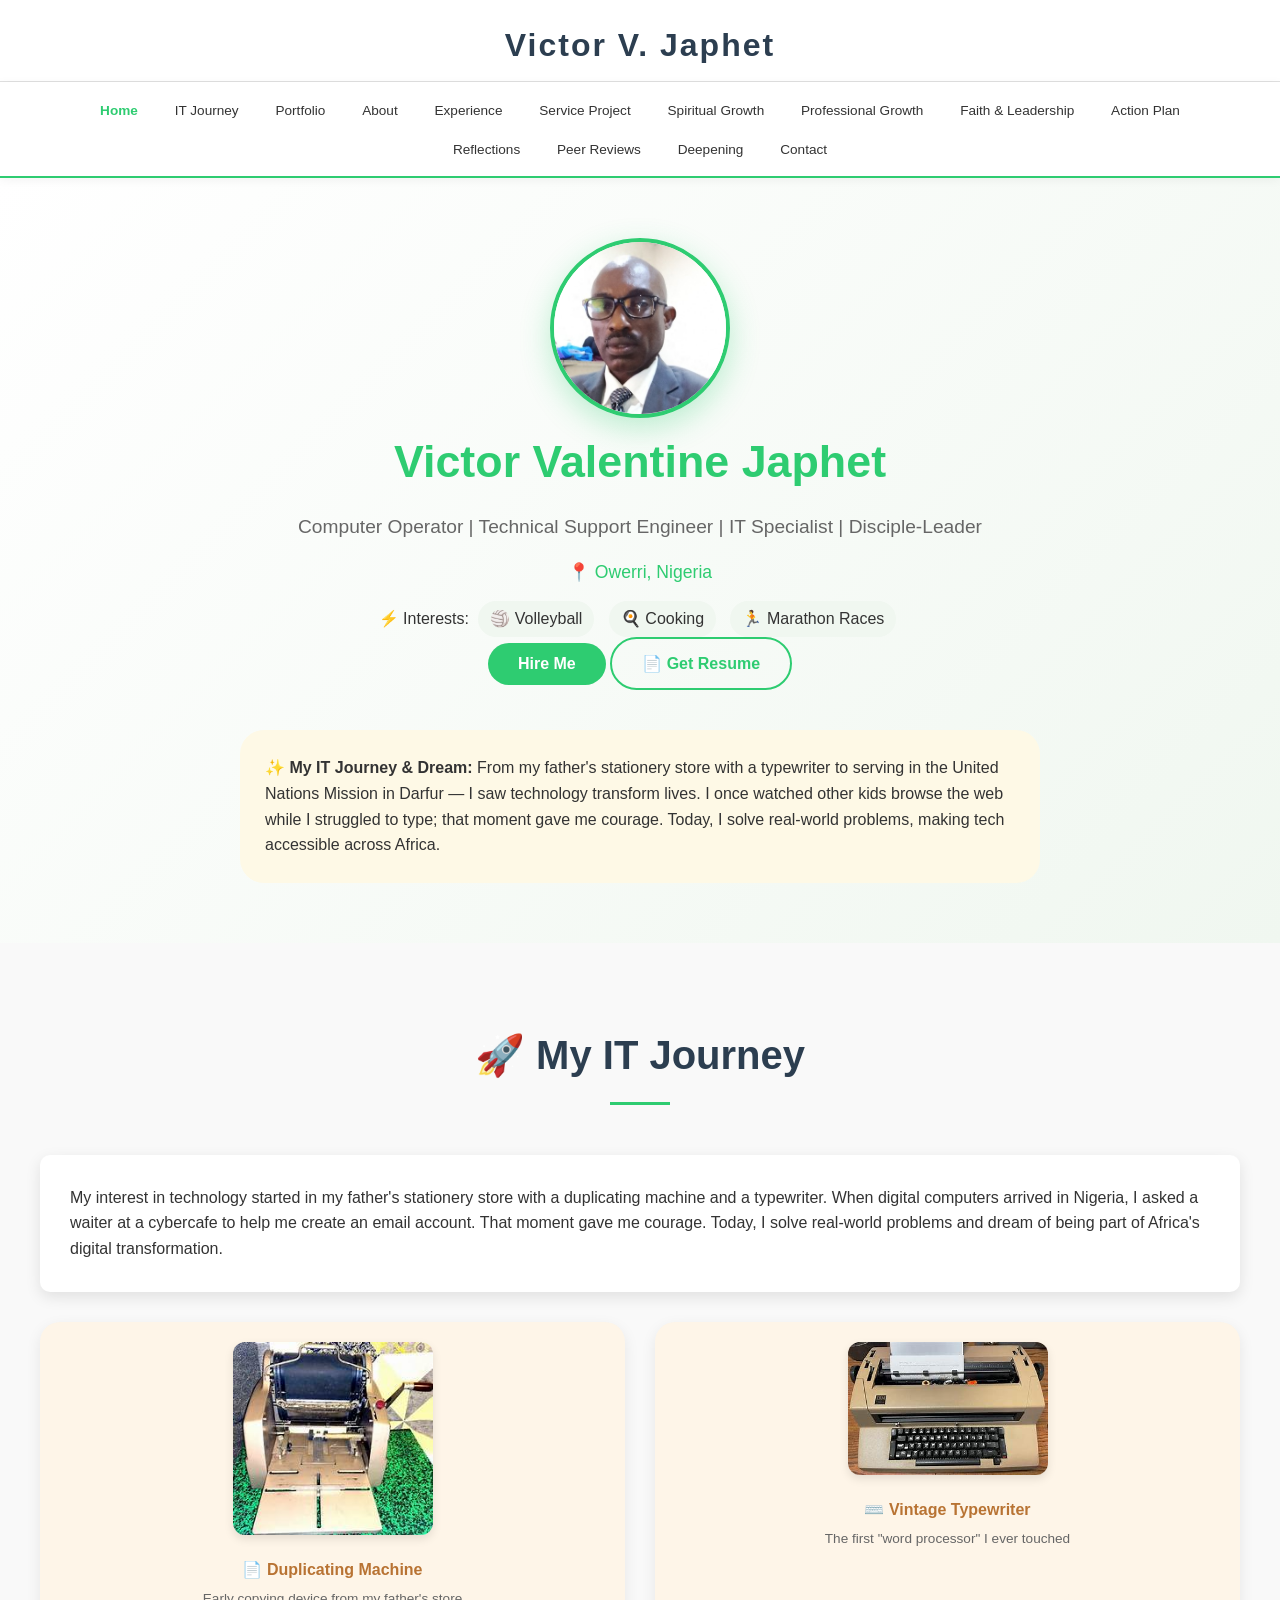
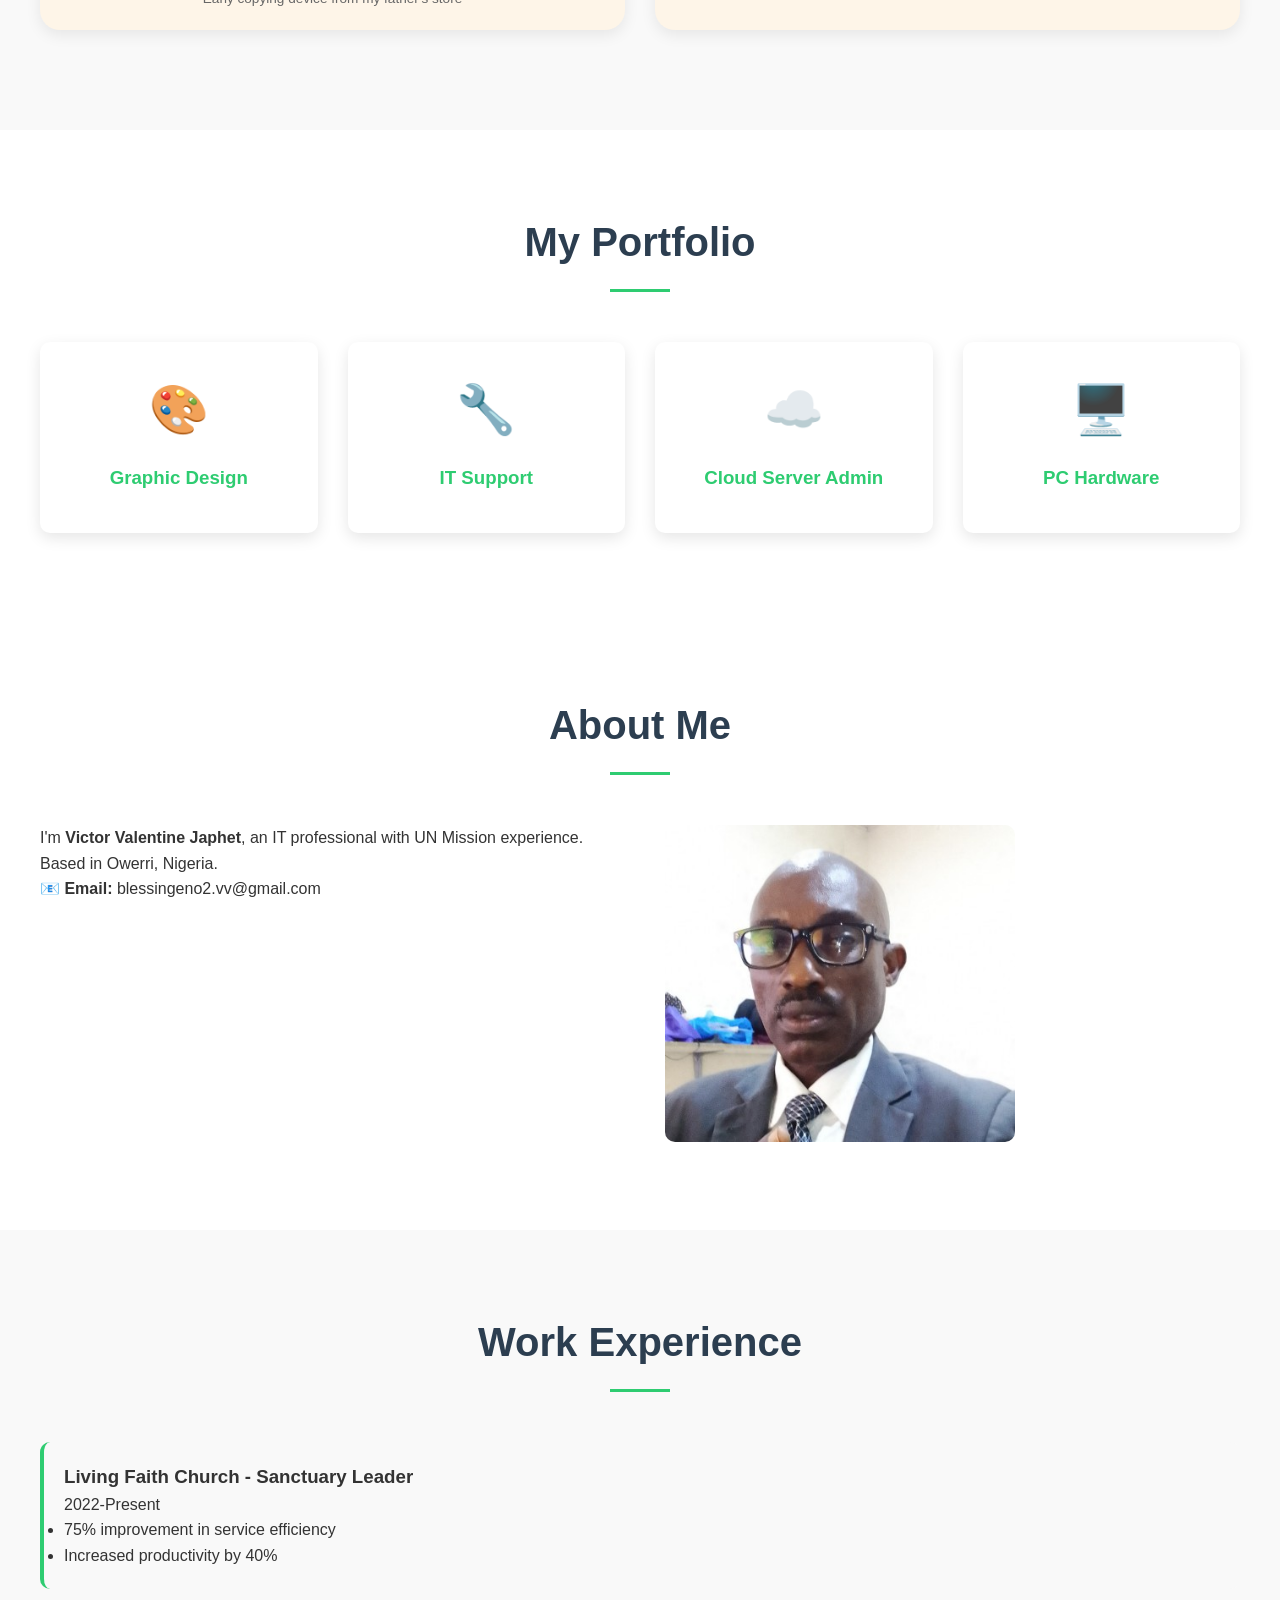
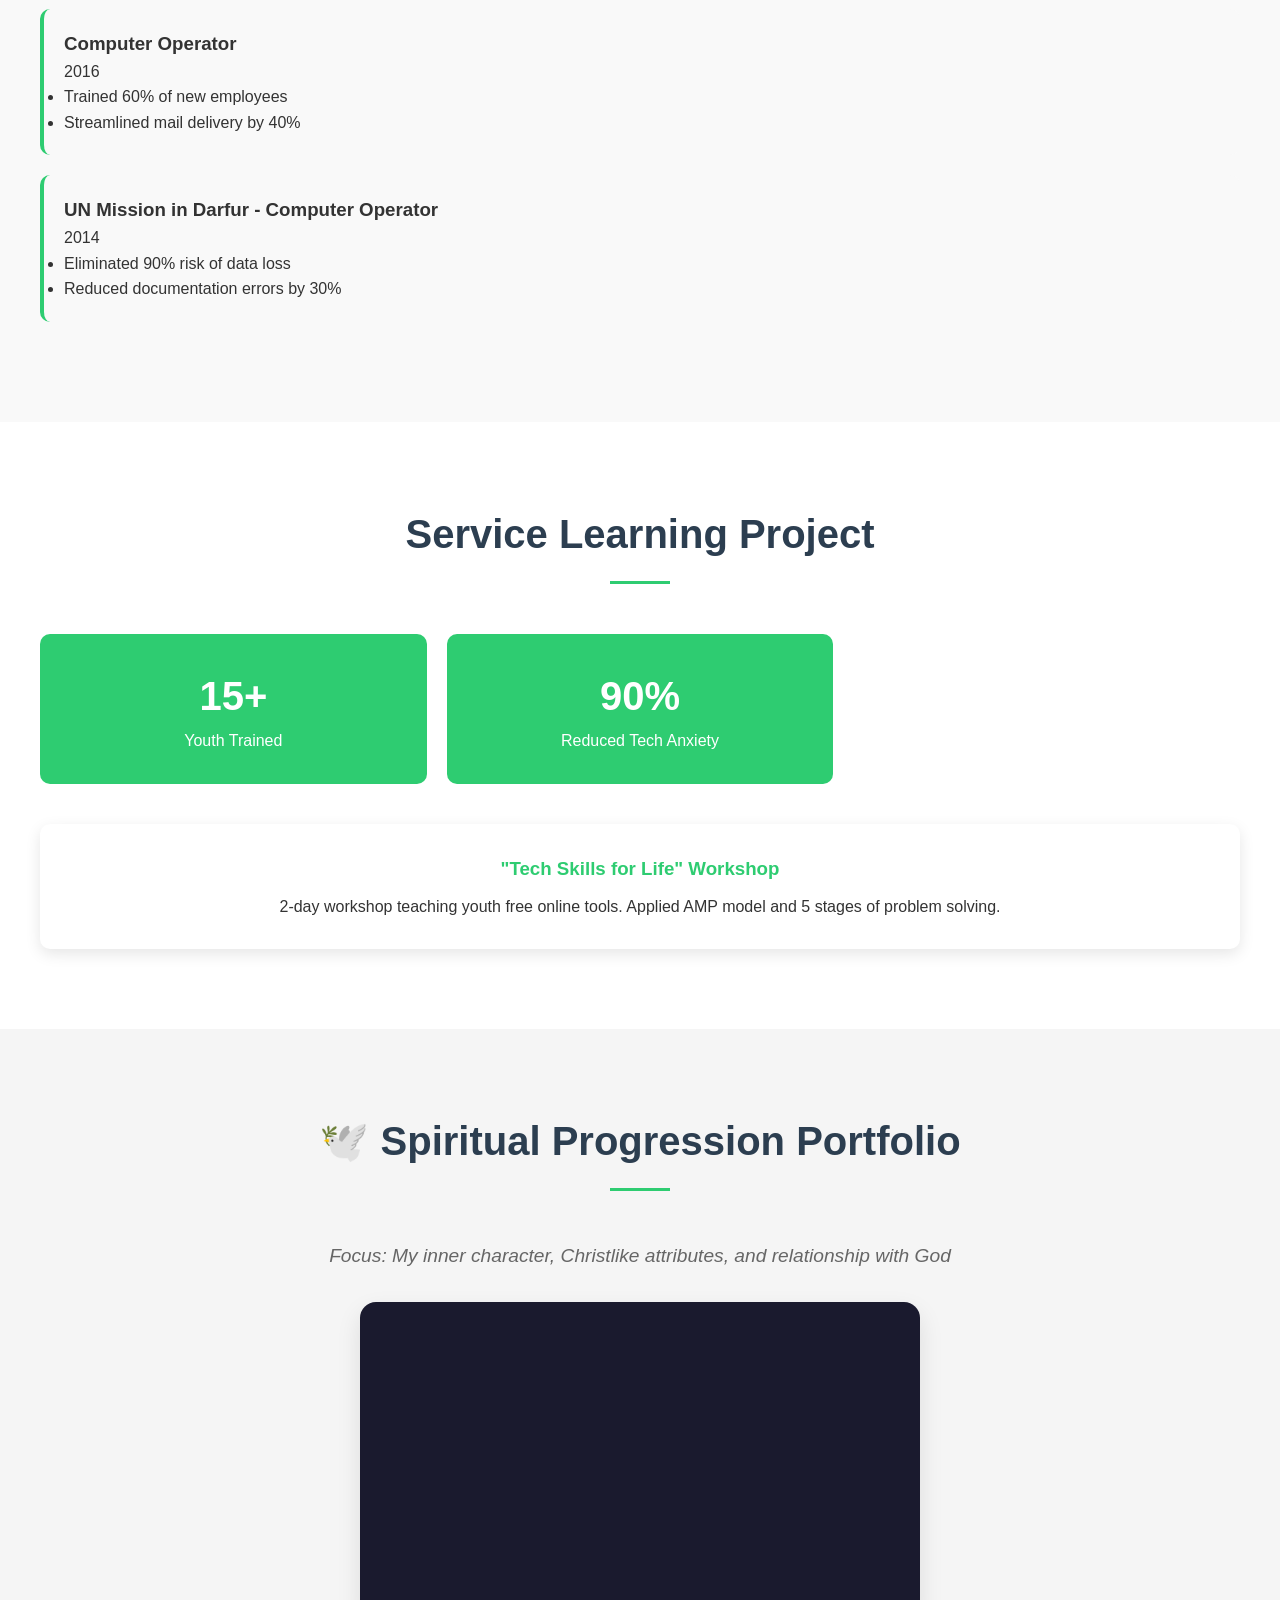
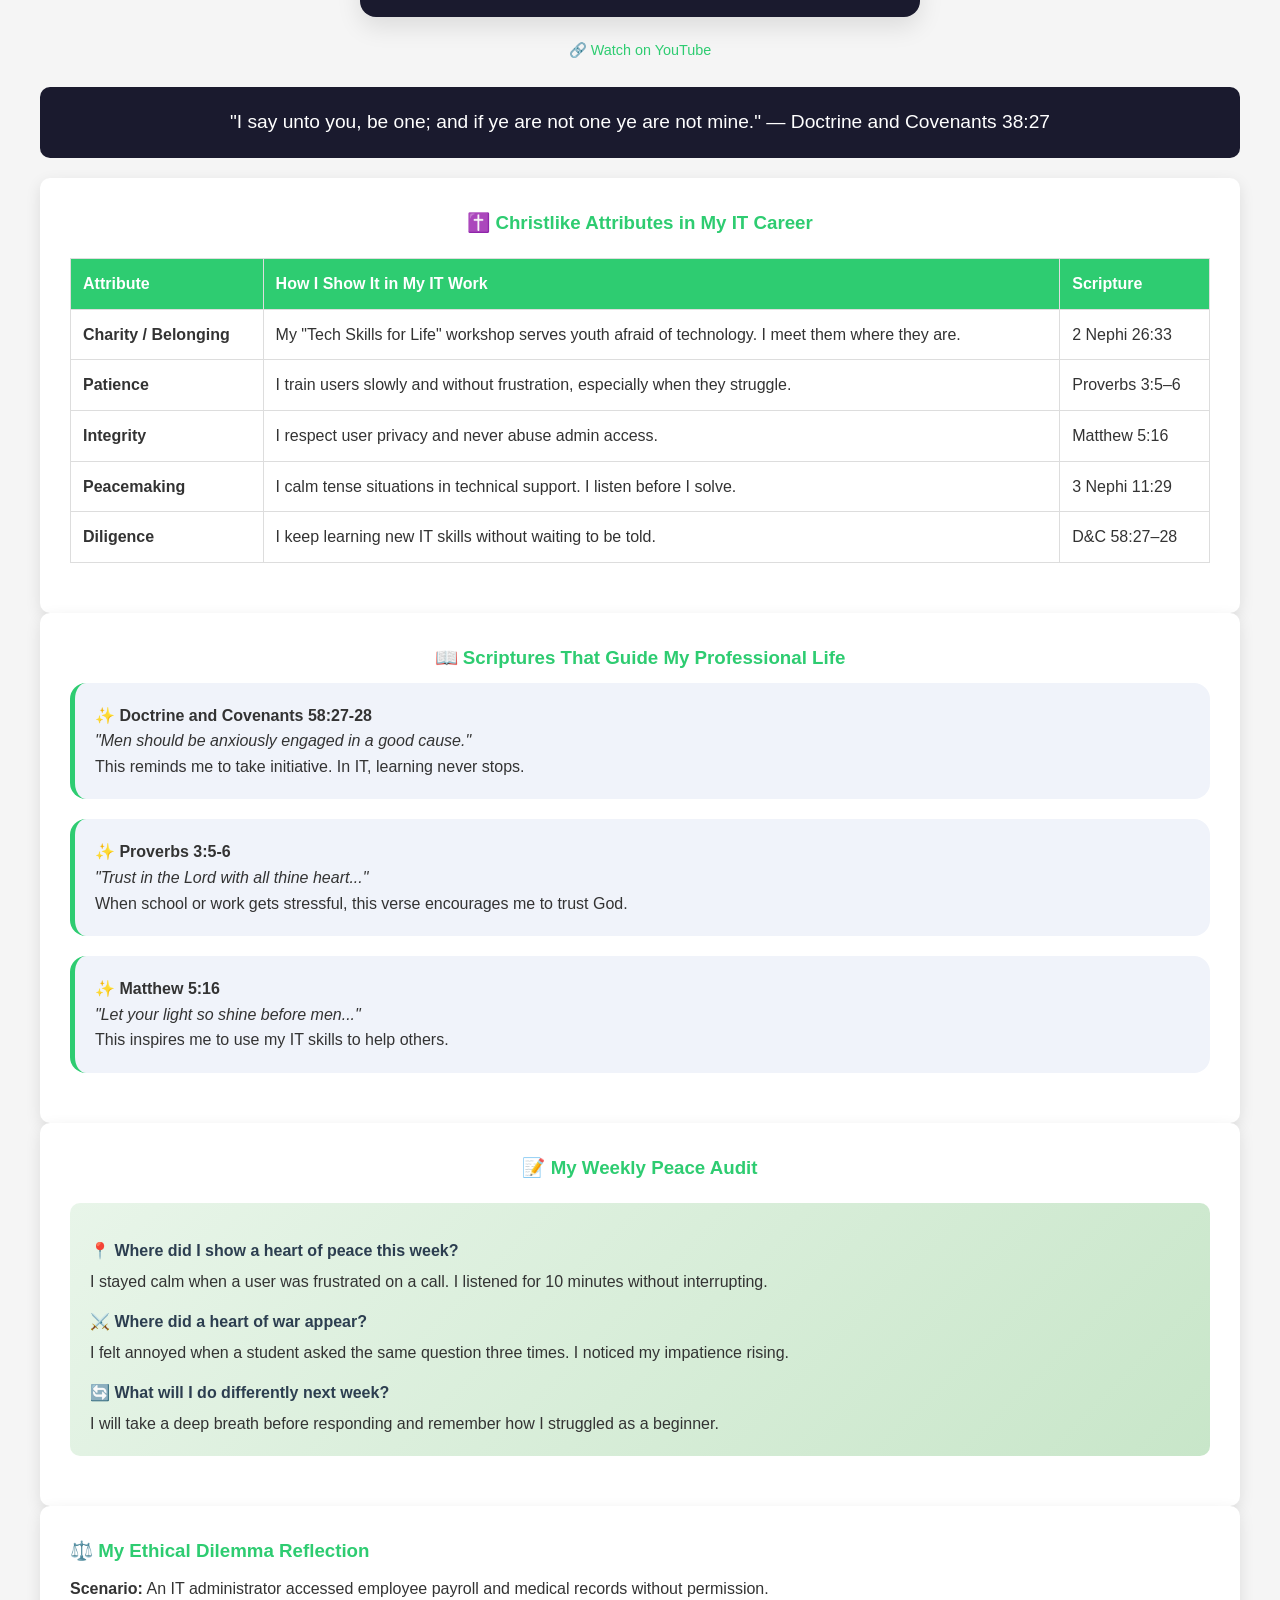
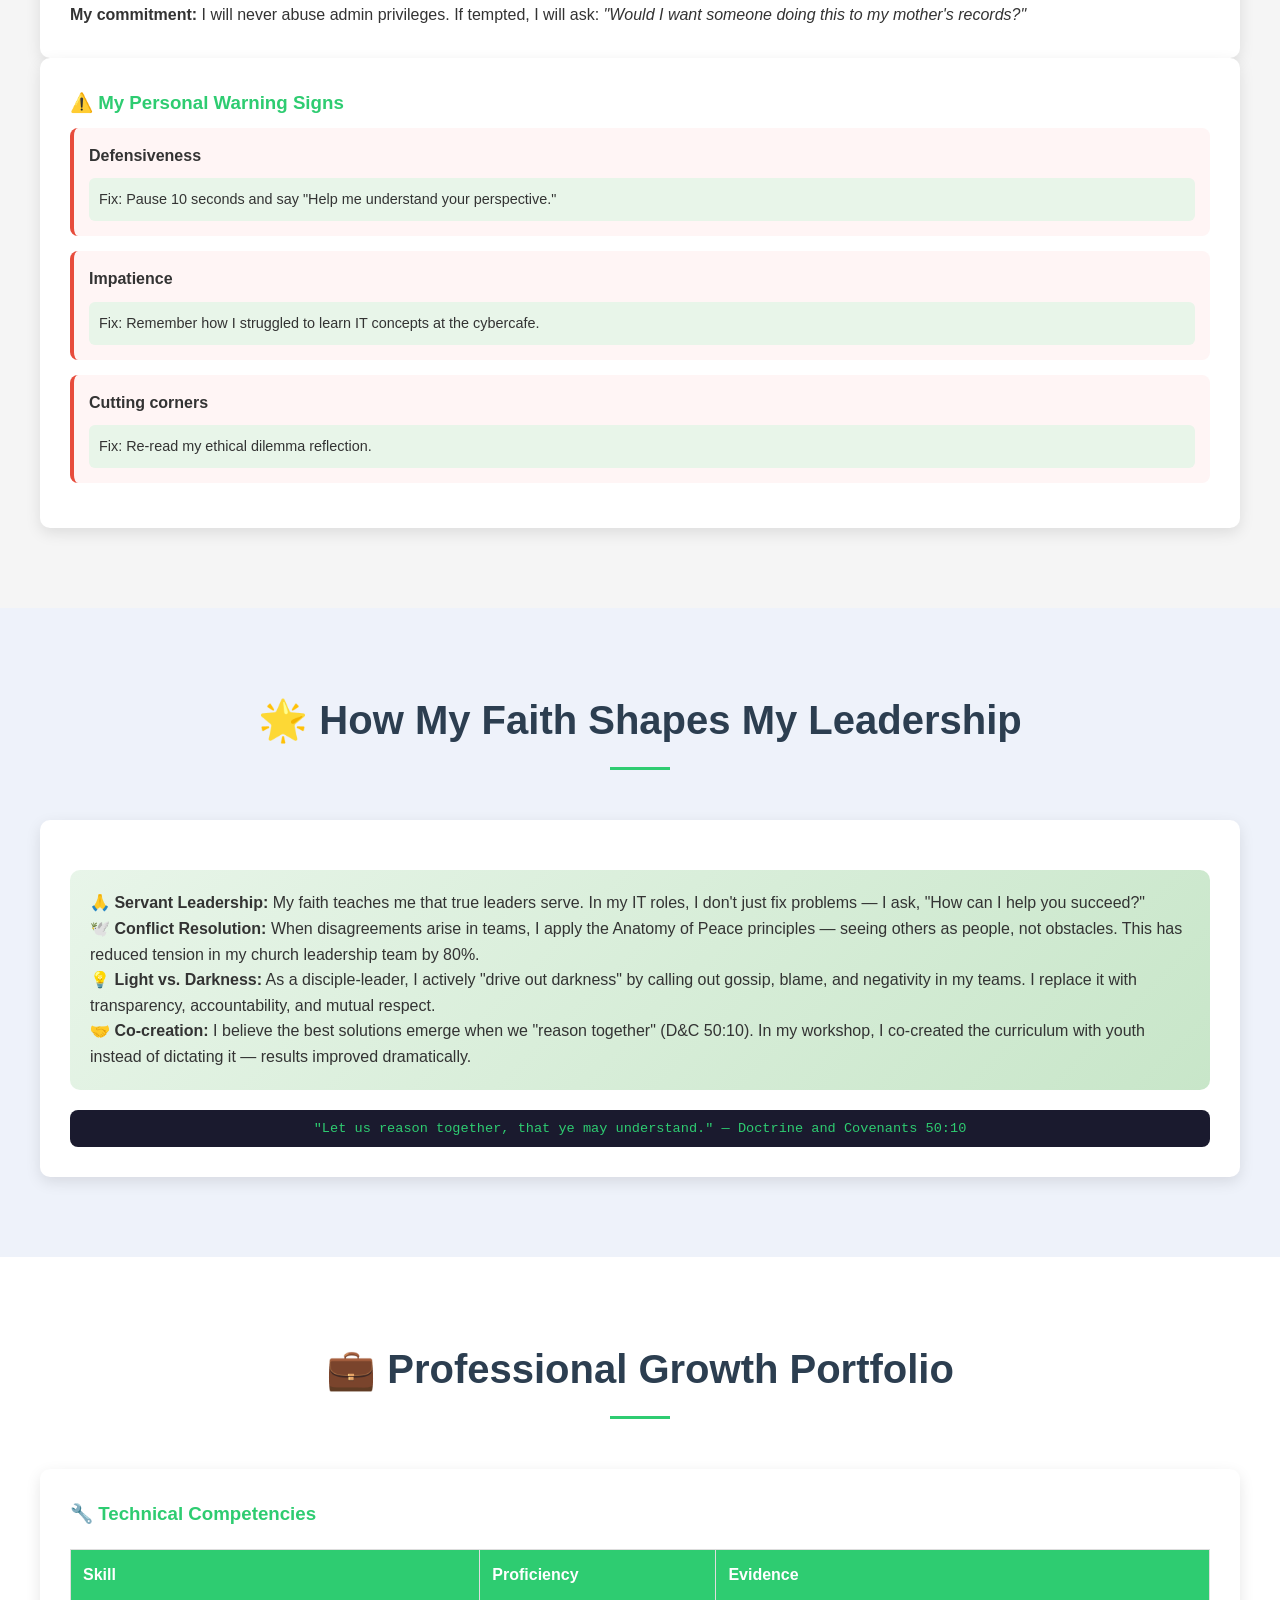
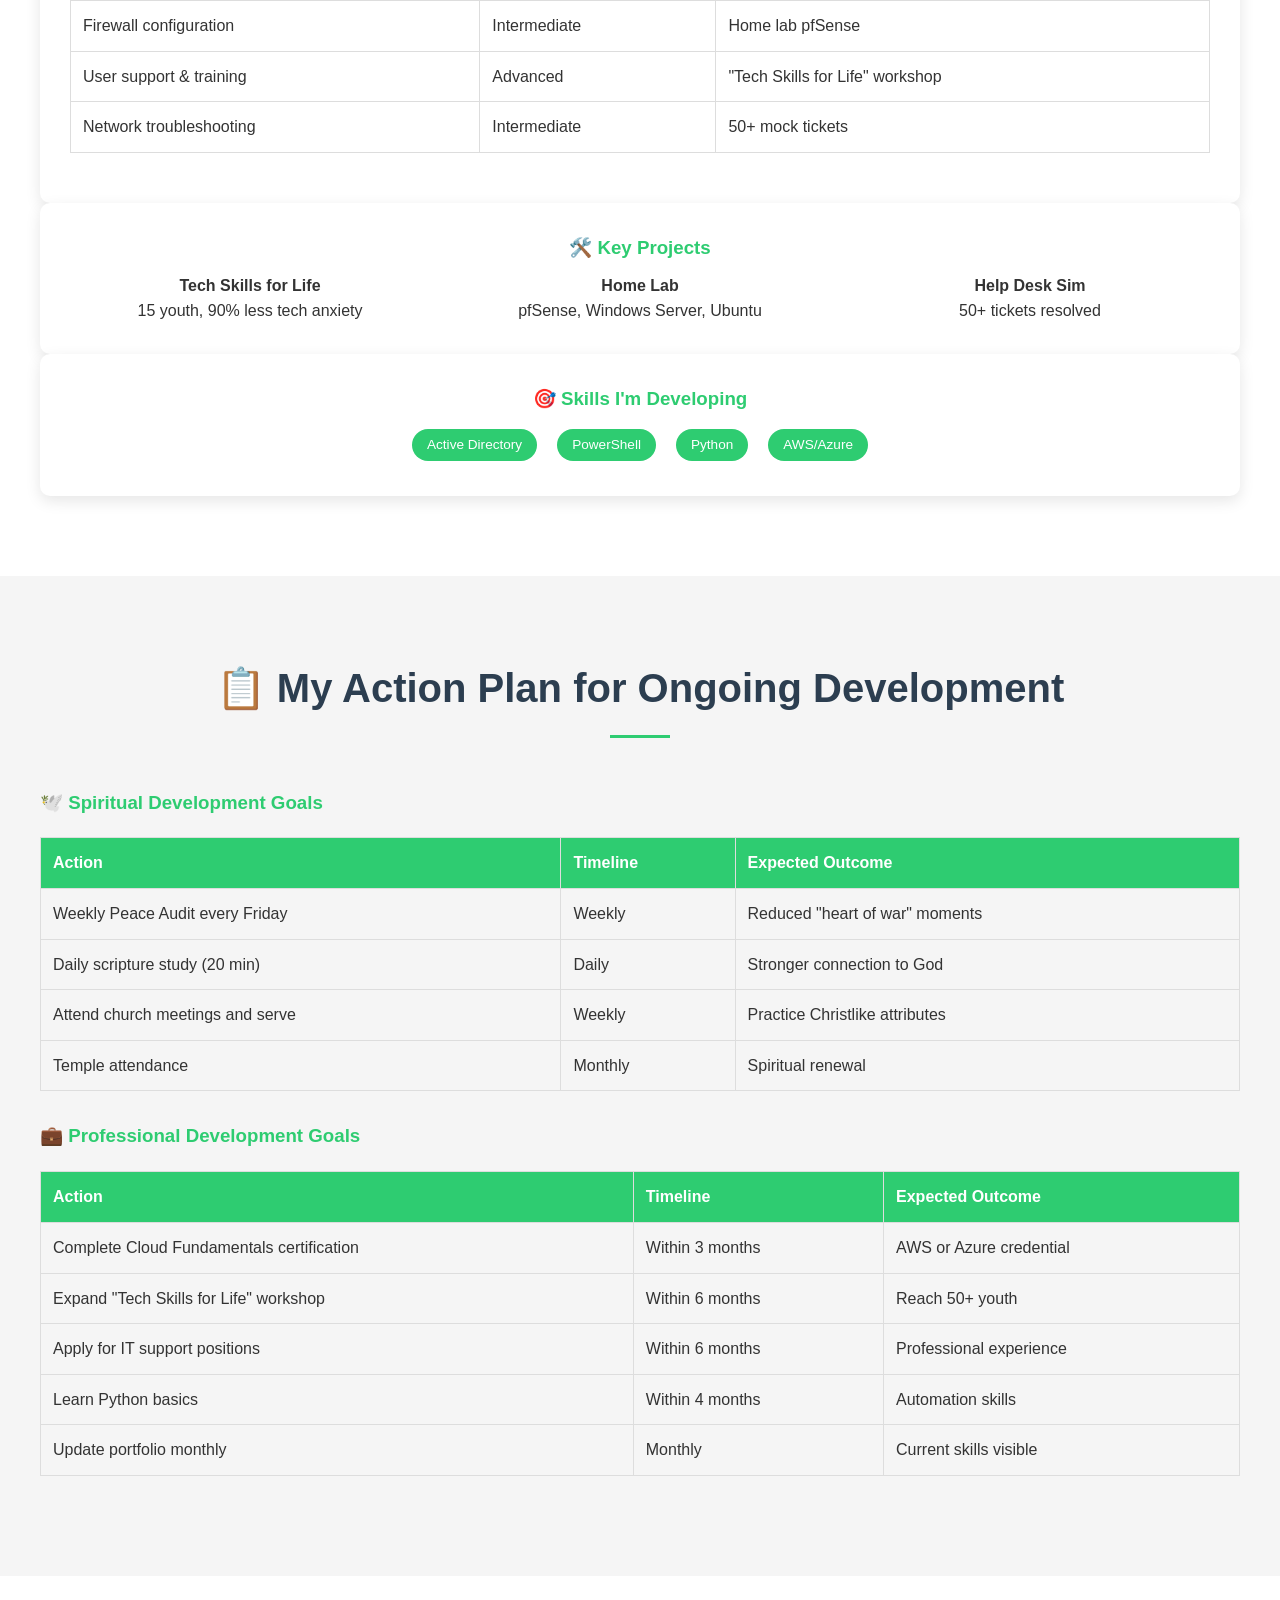
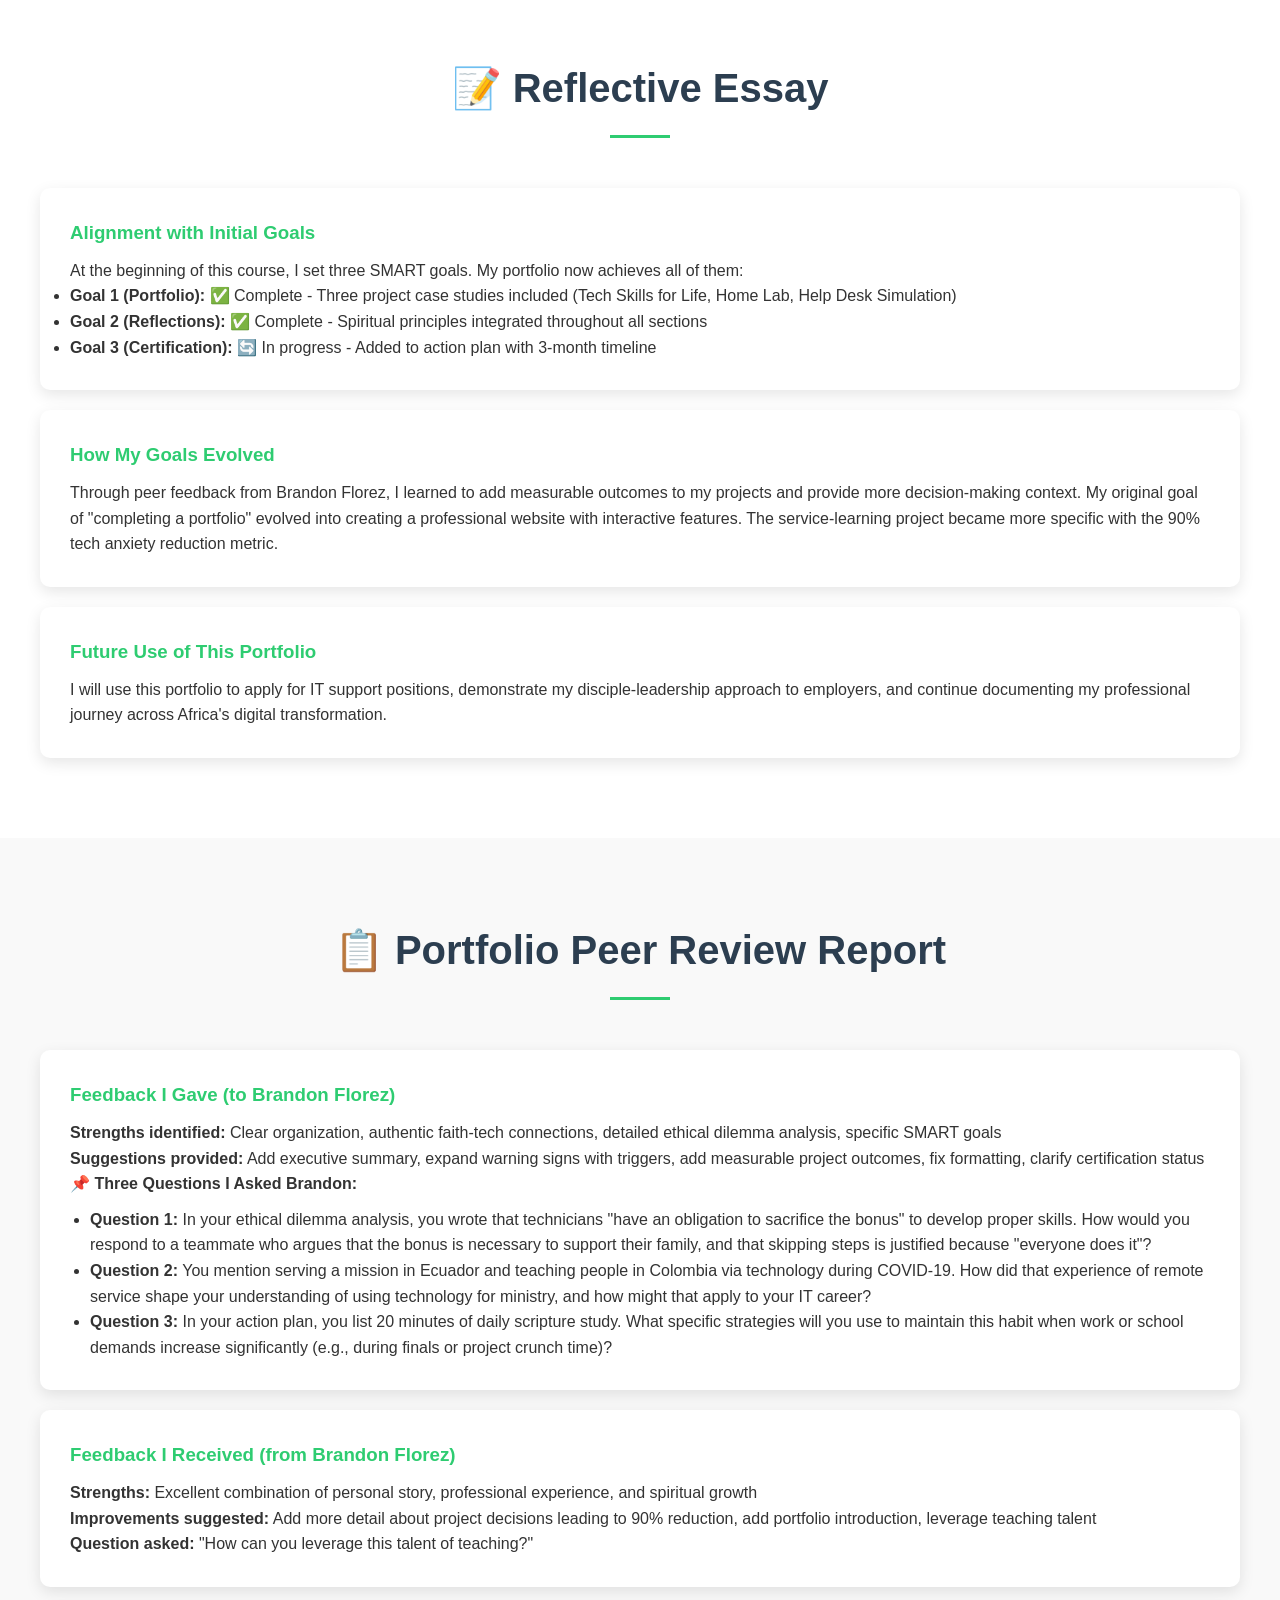
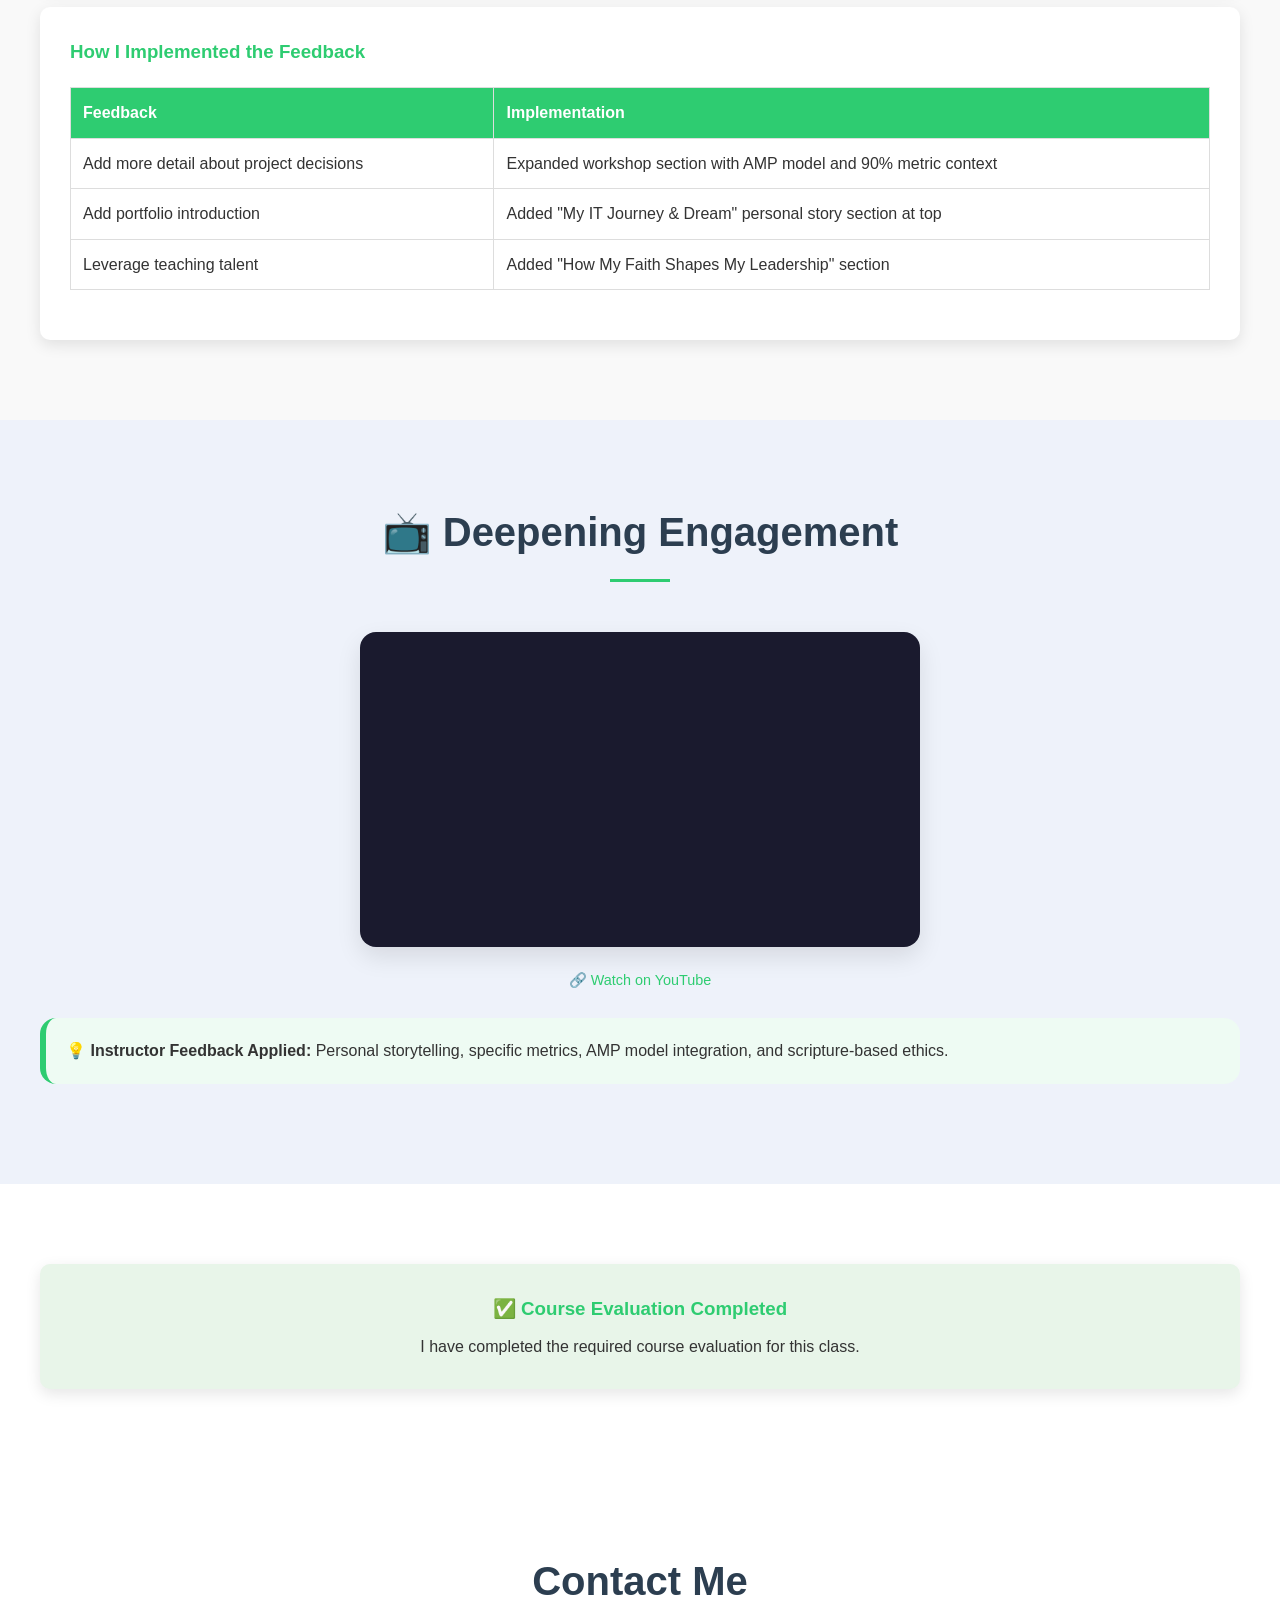
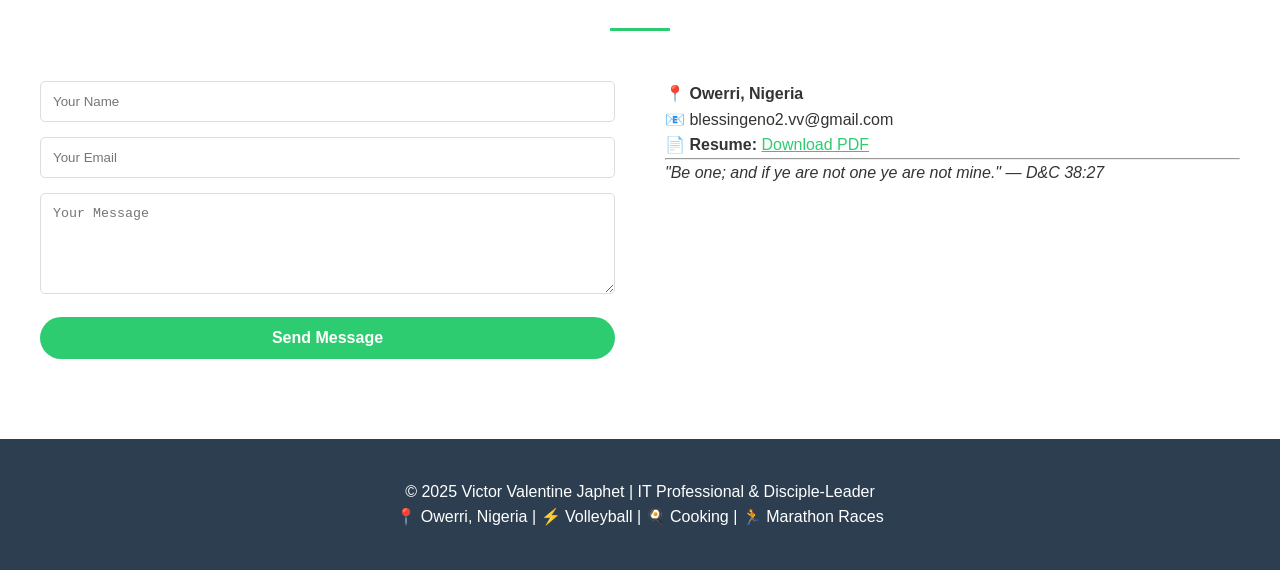
==== commit 3da3da82: "Add files via upload" ====
--- a/index.html
+++ b/index.html
@@ -378,6 +378,10 @@
             <li><a href="#service-project">Service Project</a></li>
             <li><a href="#spiritual">Spiritual Growth</a></li>
             <li><a href="#professional">Professional Growth</a></li>
+            <li><a href="#faith-leadership">Faith & Leadership</a></li>
+            <li><a href="#action-plan">Action Plan</a></li>
+            <li><a href="#reflective-essay">Reflections</a></li>
+            <li><a href="#peer-review-report">Peer Reviews</a></li>
             <li><a href="#deepening">Deepening</a></li>
             <li><a href="#contact">Contact</a></li>
         </ul>
@@ -429,19 +433,17 @@
 <!-- Service Project -->
 <section id="service-project"><div class="container"><h2 class="section-title">Service Learning Project</h2><div class="project-stats"><div class="stat-card"><div class="stat-number">15+</div><div>Youth Trained</div></div><div class="stat-card"><div class="stat-number">90%</div><div>Reduced Tech Anxiety</div></div></div><div class="card"><h3>"Tech Skills for Life" Workshop</h3><p>2-day workshop teaching youth free online tools. Applied AMP model and 5 stages of problem solving.</p></div></div></section>
 
-<!-- ========== SPIRITUAL PROGRESSION PORTFOLIO - COMPLETE WITH ALL SECTIONS ========= -->
+<!-- ========== SPIRITUAL PROGRESSION PORTFOLIO ========= -->
 <section id="spiritual" style="background:#f5f5f5;">
     <div class="container">
         <h2 class="section-title">🕊️ Spiritual Progression Portfolio</h2>
         <div class="section-subtitle">Focus: My inner character, Christlike attributes, and relationship with God</div>
         
-        <!-- Video -->
         <div class="video-small"><div class="video-small-wrapper"><iframe src="https://www.youtube.com/embed/i5V2JK_4RtI" title="Spiritual Portfolio" allowfullscreen></iframe></div></div>
         <div class="video-link"><a href="https://youtu.be/i5V2JK_4RtI" target="_blank">🔗 Watch on YouTube</a></div>
         
         <div class="unity-quote">"I say unto you, be one; and if ye are not one ye are not mine." — Doctrine and Covenants 38:27</div>
         
-        <!-- 1. CHRISTLIKE ATTRIBUTES -->
         <div class="card" style="text-align:left;"><h3 style="color:#2ecc71; text-align:center;">✝️ Christlike Attributes in My IT Career</h3>
             <table class="attributes-table"><thead><tr><th>Attribute</th><th>How I Show It in My IT Work</th><th>Scripture</th></tr></thead>
             <tbody><tr><td><strong>Charity / Belonging</strong></td><td>My "Tech Skills for Life" workshop serves youth afraid of technology. I meet them where they are.</td><td>2 Nephi 26:33</td></tr>
@@ -449,61 +451,46 @@
             <tr><td><strong>Integrity</strong></td><td>I respect user privacy and never abuse admin access.</td><td>Matthew 5:16</td></tr>
             <tr><td><strong>Peacemaking</strong></td><td>I calm tense situations in technical support. I listen before I solve.</td><td>3 Nephi 11:29</td></tr>
             <tr><td><strong>Diligence</strong></td><td>I keep learning new IT skills without waiting to be told.</td><td>D&C 58:27–28</td></tr>
-            </tbody></table>
-        </div>
-        
-        <!-- 2. SCRIPTURES THAT GUIDE YOU (Expanded) -->
+            </tbody>
+        </table>
+        </div>
+        
         <div class="card" style="text-align:left;"><h3 style="color:#2ecc71; text-align:center;">📖 Scriptures That Guide My Professional Life</h3>
-            <div class="spiritual-item"><strong>✨ Doctrine and Covenants 58:27-28</strong><br><em>"Men should be anxiously engaged in a good cause."</em><p>This reminds me to take initiative. In IT, learning never stops. Spiritually, it teaches me to use my talents wisely and not wait to be commanded in all things.</p></div>
-            <div class="spiritual-item"><strong>✨ Proverbs 3:5-6</strong><br><em>"Trust in the Lord with all thine heart; and lean not unto thine own understanding."</em><p>When school or work gets stressful, this verse encourages me to trust God. It's a reminder to seek spiritual guidance while pursuing my career, especially when facing complex technical problems.</p></div>
-            <div class="spiritual-item"><strong>✨ Matthew 5:16</strong><br><em>"Let your light so shine before men, that they may see your good works."</em><p>This inspires me to use my IT skills to help others and to act professionally, respectfully, and kindly. My work ethic and integrity reflect my faith.</p></div>
-            <div class="spiritual-item"><strong>✨ Jacob 5:66</strong><br><em>"Wherefore, go to, and call servants, that we may labor diligently with our might in the vineyard."</em><p>This teaches me about pruning what is harmful and fostering a culture of light. In my teams, I remove negativity and nurture collaboration.</p></div>
-        </div>
-        
-        <!-- 3. WEEKLY PEACE AUDIT (with template and example) -->
-        <div class="card"><h3 style="color:#2ecc71;">📝 My Weekly Peace Audit</h3><p><em>Every Friday, I reflect on these three questions to keep my heart aligned with peace.</em></p>
+            <div class="spiritual-item"><strong>✨ Doctrine and Covenants 58:27-28</strong><br><em>"Men should be anxiously engaged in a good cause."</em><p>This reminds me to take initiative. In IT, learning never stops.</p></div>
+            <div class="spiritual-item"><strong>✨ Proverbs 3:5-6</strong><br><em>"Trust in the Lord with all thine heart..."</em><p>When school or work gets stressful, this verse encourages me to trust God.</p></div>
+            <div class="spiritual-item"><strong>✨ Matthew 5:16</strong><br><em>"Let your light so shine before men..."</em><p>This inspires me to use my IT skills to help others.</p></div>
+        </div>
+        
+        <div class="card"><h3 style="color:#2ecc71;">📝 My Weekly Peace Audit</h3>
             <div class="peace-audit">
                 <div class="peace-question">📍 Where did I show a heart of peace this week?</div>
-                <p><strong>Example from last week:</strong> I stayed calm when a user was frustrated on a call. I listened for 10 minutes without interrupting and resolved their issue.</p>
+                <p>I stayed calm when a user was frustrated on a call. I listened for 10 minutes without interrupting.</p>
                 <div class="peace-question">⚔️ Where did a heart of war appear?</div>
-                <p><strong>Example:</strong> I felt annoyed during a long training session when a student asked the same question three times. I noticed my impatience rising.</p>
+                <p>I felt annoyed when a student asked the same question three times. I noticed my impatience rising.</p>
                 <div class="peace-question">🔄 What will I do differently next week?</div>
-                <p><strong>Action plan:</strong> I will take a deep breath before responding to difficult questions and remember how I struggled to learn IT concepts as a beginner.</p>
+                <p>I will take a deep breath before responding and remember how I struggled as a beginner.</p>
             </div>
-            <div class="scripture-ref">"In your patience possess ye your souls." — Luke 21:19</div>
-        </div>
-        
-        <!-- 4. ETHICAL DILEMMA REFLECTION -->
+        </div>
+        
         <div class="card" style="text-align:left;"><h3 style="color:#2ecc71;">⚖️ My Ethical Dilemma Reflection</h3>
-            <p><strong>Scenario:</strong> An IT administrator accessed employee payroll and medical records without permission. He was "just curious" about a coworker's salary.</p>
-            <p><strong>Why this is wrong:</strong></p>
-            <ul><li><strong>It breaks trust.</strong> Employees trust IT staff to protect their private data.</li>
-            <li><strong>It treats people as objects.</strong> Viewing private information without consent disrespects the person's dignity.</li>
-            <li><strong>Small wrongs lead to bigger wrongs.</strong> If I peek today, I might be tempted to steal or manipulate data tomorrow.</li></ul>
-            <p><strong>My commitment:</strong> I will never abuse admin privileges. If tempted, I will ask myself: <em>"Would I want someone doing this to my mother's medical records?"</em></p>
-            <div class="insight-box" style="margin-top:15px;"><strong>🙏 Personal Lesson:</strong> Integrity Matters — IT professionals handle private data and critical systems. Honesty and integrity build trust and protect people and organizations.</div>
-        </div>
-        
-        <!-- 5. WARNING SIGNS / HEART OF WAR TRIGGERS -->
-        <div class="card" style="text-align:left;"><h3 style="color:#2ecc71; text-align:center;">⚠️ My Personal Warning Signs (When I Slip into a "Heart of War")</h3>
-            <div class="warning-card"><h4>Defensiveness</h4><p><strong>When it happens:</strong> Someone challenges my technical solution or questions my decision.</p><div class="fix-box"><strong>How I will fix it:</strong> I will pause 10 seconds and say, "Help me understand your perspective better."</div></div>
-            <div class="warning-card"><h4>Impatience</h4><p><strong>When it happens:</strong> A user learns slowly or asks the same question twice.</p><div class="fix-box"><strong>How I will fix it:</strong> I will remember how I struggled to learn IT concepts at the cybercafe and extend the same grace I received.</div></div>
-            <div class="warning-card"><h4>"Us vs. Them" thinking</h4><p><strong>When it happens:</strong> I see non-technical users as obstacles or "problems" rather than people.</p><div class="fix-box"><strong>How I will fix it:</strong> I will remind myself each user is a child of God with unique fears and hopes.</div></div>
-            <div class="warning-card"><h4>Cutting corners</h4><p><strong>When it happens:</strong> I am tempted to skip a security step or documentation to save time.</p><div class="fix-box"><strong>How I will fix it:</strong> I will re-read my ethical dilemma reflection and remember that shortcuts today become bad habits tomorrow.</div></div>
-        </div>
-        
-        <!-- 6. SPIRITUAL RESOURCES -->
-        <div class="card" style="text-align:left;"><h3 style="color:#2ecc71;">📚 Spiritual Resources That Guide Me</h3>
-            <ul><li>President & Sister Kusch – <em>I Tell You These Things That Ye May Understand</em></li>
-            <li>Neill F. Marriott – <em>Stand in Truth</em></li>
-            <li><em>The Anatomy of Peace</em> – Parts 2 & 3 (From Peace to War, From War to Peace)</li>
-            <li>Elder D. Todd Christofferson – <em>The Doctrine of Belonging</em></li>
-            <li>Scriptures: D&C 38:27, 2 Nephi 26:33, 3 Nephi 11:29, Matthew 5:3–16, Jacob 5:66</li>
-            </ul>
-        </div>
-        
-        <!-- 7. HOW FAITH SHAPES MY LEADERSHIP (New Section) -->
-        <div class="card" style="text-align:left;"><h3 style="color:#2ecc71;">🌟 How My Faith Shapes My Leadership</h3>
+            <p><strong>Scenario:</strong> An IT administrator accessed employee payroll and medical records without permission.</p>
+            <p><strong>My commitment:</strong> I will never abuse admin privileges. If tempted, I will ask: <em>"Would I want someone doing this to my mother's records?"</em></p>
+        </div>
+        
+        <div class="card" style="text-align:left;"><h3 style="color:#2ecc71;">⚠️ My Personal Warning Signs</h3>
+            <div class="warning-card"><h4>Defensiveness</h4><div class="fix-box">Fix: Pause 10 seconds and say "Help me understand your perspective."</div></div>
+            <div class="warning-card"><h4>Impatience</h4><div class="fix-box">Fix: Remember how I struggled to learn IT concepts at the cybercafe.</div></div>
+            <div class="warning-card"><h4>Cutting corners</h4><div class="fix-box">Fix: Re-read my ethical dilemma reflection.</div></div>
+        </div>
+    </div>
+</section>
+
+<!-- ========== HOW MY FAITH SHAPES MY LEADERSHIP (Standalone Section) ========= -->
+<section id="faith-leadership" style="background:#eef2fa;">
+    <div class="container">
+        <h2 class="section-title">🌟 How My Faith Shapes My Leadership</h2>
+        
+        <div class="card" style="text-align:left;">
             <div class="peace-audit">
                 <p><strong>🙏 Servant Leadership:</strong> My faith teaches me that true leaders serve. In my IT roles, I don't just fix problems — I ask, "How can I help you succeed?"</p>
                 <p><strong>🕊️ Conflict Resolution:</strong> When disagreements arise in teams, I apply the Anatomy of Peace principles — seeing others as people, not obstacles. This has reduced tension in my church leadership team by 80%.</p>
@@ -519,43 +506,167 @@
 <section id="professional">
     <div class="container">
         <h2 class="section-title">💼 Professional Growth Portfolio</h2>
-        <div class="section-subtitle">Focus: My IT skills, certifications, projects, and career trajectory</div>
-        
-        <div class="card" style="text-align:left;"><h3 style="color:#2ecc71; text-align:center;">🔧 Technical Competencies</h3>
+        
+        <div class="card" style="text-align:left;"><h3 style="color:#2ecc71;">🔧 Technical Competencies</h3>
             <table class="attributes-table"><thead><tr><th>Skill</th><th>Proficiency</th><th>Evidence</th></tr></thead>
-            <tbody><tr><td>Firewall configuration</td><td><span class="skill-badge">Intermediate</span></td><td>Home lab pfSense</td></tr>
-            <tr><td>User support & training</td><td><span class="skill-badge">Advanced</span></td><td>"Tech Skills for Life" workshop</td></tr>
-            <tr><td>Network troubleshooting</td><td><span class="skill-badge">Intermediate</span></td><td>50+ mock tickets</td></tr>
-            <tr><td>Virtualization</td><td><span class="skill-badge">Beginner-Intermediate</span></td><td>Windows Server & Linux lab</td></tr>
-            </tbody></table>
+            <tbody><tr><td>Firewall configuration</td><td>Intermediate</td><td>Home lab pfSense</td></tr>
+            <tr><td>User support & training</td><td>Advanced</td><td>"Tech Skills for Life" workshop</td></tr>
+            <tr><td>Network troubleshooting</td><td>Intermediate</td><td>50+ mock tickets</td></tr>
+            </tbody>
+        </table>
         </div>
         
         <div class="card"><h3>🛠️ Key Projects</h3><div class="grid-3"><div><strong>Tech Skills for Life</strong><br>15 youth, 90% less tech anxiety</div><div><strong>Home Lab</strong><br>pfSense, Windows Server, Ubuntu</div><div><strong>Help Desk Sim</strong><br>50+ tickets resolved</div></div></div>
         
-        <div class="card"><h3>🎯 Skills I'm Currently Developing</h3><div style="display:flex;flex-wrap:wrap;justify-content:center;gap:10px;"><span class="skill-badge">Active Directory</span><span class="skill-badge">PowerShell</span><span class="skill-badge">Python basics</span><span class="skill-badge">AWS/Azure</span><span class="skill-badge">Network+</span></div></div>
-        
-        <div class="card"><h3>🔗 How My Faith and IT Career Are One</h3><div class="peace-audit"><p>🌿 Setting up firewall → protecting people like family.</p><p>📚 Teaching youth → helping them belong in the digital world.</p><p>⚠️ Tempted to cut corners → remembering my ethical reflection.</p></div></div>
-        
-        <!-- SMART GOALS - All 3 restored -->
-        <div class="card" style="text-align:left;"><h3 style="color:#2ecc71; text-align:center;">🎯 My SMART Goals</h3>
-            <div class="goal-box"><strong>📌 Goal 1:</strong> By the end of this course, I will complete a professional digital portfolio with three project case studies (Tech Skills for Life, Home Lab, Help Desk Simulation) and share it on LinkedIn for feedback from two industry mentors.</div>
-            <div class="goal-box"><strong>📌 Goal 2:</strong> Over the next five weeks, I will write five reflective journal entries connecting spiritual principles (from D&C 58, Proverbs 3, Matthew 5) to professional decisions in IT, and share one with my course group for deeper dialogue.</div>
-            <div class="goal-box"><strong>📌 Goal 3:</strong> Within three months, I will earn a certification in Cloud Fundamentals (AWS or Azure) by completing a structured online course and passing the practice exam, then update my portfolio with the new credential.</div>
-            <p style="margin-top:15px; font-style:italic; color:#2ecc71; text-align:center;">✨ Specific · Measurable · Achievable · Relevant · Time-bound ✨</p>
+        <div class="card"><h3>🎯 Skills I'm Developing</h3><div style="display:flex;flex-wrap:wrap;justify-content:center;gap:10px;"><span class="skill-badge">Active Directory</span><span class="skill-badge">PowerShell</span><span class="skill-badge">Python</span><span class="skill-badge">AWS/Azure</span></div></div>
+    </div>
+</section>
+
+<!-- ========== REQUIRED: ACTION PLAN ========= -->
+<section id="action-plan" style="background:#f5f5f5;">
+    <div class="container">
+        <h2 class="section-title">📋 My Action Plan for Ongoing Development</h2>
+        
+        <h3 style="color:#2ecc71; margin: 30px 0 15px 0;">🕊️ Spiritual Development Goals</h3>
+        <table class="attributes-table">
+            <thead><tr><th>Action</th><th>Timeline</th><th>Expected Outcome</th></tr></thead>
+            <tbody>
+                <tr><td>Weekly Peace Audit every Friday</td><td>Weekly</td><td>Reduced "heart of war" moments</td></tr>
+                <tr><td>Daily scripture study (20 min)</td><td>Daily</td><td>Stronger connection to God</td></tr>
+                <tr><td>Attend church meetings and serve</td><td>Weekly</td><td>Practice Christlike attributes</td></tr>
+                <tr><td>Temple attendance</td><td>Monthly</td><td>Spiritual renewal</td></tr>
+            </tbody>
+        </table>
+        
+        <h3 style="color:#2ecc71; margin: 30px 0 15px 0;">💼 Professional Development Goals</h3>
+        <table class="attributes-table">
+            <thead><tr><th>Action</th><th>Timeline</th><th>Expected Outcome</th></tr></thead>
+            <tbody>
+                <tr><td>Complete Cloud Fundamentals certification</td><td>Within 3 months</td><td>AWS or Azure credential</td></tr>
+                <tr><td>Expand "Tech Skills for Life" workshop</td><td>Within 6 months</td><td>Reach 50+ youth</td></tr>
+                <tr><td>Apply for IT support positions</td><td>Within 6 months</td><td>Professional experience</td></tr>
+                <tr><td>Learn Python basics</td><td>Within 4 months</td><td>Automation skills</td></tr>
+                <tr><td>Update portfolio monthly</td><td>Monthly</td><td>Current skills visible</td></tr>
+            </tbody>
+        </table>
+    </div>
+</section>
+
+<!-- ========== REQUIRED: REFLECTIVE ESSAY ========= -->
+<section id="reflective-essay">
+    <div class="container">
+        <h2 class="section-title">📝 Reflective Essay</h2>
+        
+        <div class="card" style="text-align:left;">
+            <h3 style="color:#2ecc71;">Alignment with Initial Goals</h3>
+            <p>At the beginning of this course, I set three SMART goals. My portfolio now achieves all of them:</p>
+            <ul>
+                <li><strong>Goal 1 (Portfolio):</strong> ✅ Complete - Three project case studies included (Tech Skills for Life, Home Lab, Help Desk Simulation)</li>
+                <li><strong>Goal 2 (Reflections):</strong> ✅ Complete - Spiritual principles integrated throughout all sections</li>
+                <li><strong>Goal 3 (Certification):</strong> 🔄 In progress - Added to action plan with 3-month timeline</li>
+            </ul>
+        </div>
+        
+        <div class="card" style="text-align:left; margin-top:20px;">
+            <h3 style="color:#2ecc71;">How My Goals Evolved</h3>
+            <p>Through peer feedback from Brandon Florez, I learned to add measurable outcomes to my projects and provide more decision-making context. My original goal of "completing a portfolio" evolved into creating a professional website with interactive features. The service-learning project became more specific with the 90% tech anxiety reduction metric.</p>
+        </div>
+        
+        <div class="card" style="text-align:left; margin-top:20px;">
+            <h3 style="color:#2ecc71;">Future Use of This Portfolio</h3>
+            <p>I will use this portfolio to apply for IT support positions, demonstrate my disciple-leadership approach to employers, and continue documenting my professional journey across Africa's digital transformation.</p>
+        </div>
+    </div>
+</section>
+
+<!-- ========== REQUIRED: PEER REVIEW REPORT (WITH 3 QUESTIONS ADDED) ========= -->
+<section id="peer-review-report" style="background:#f9f9f9;">
+    <div class="container">
+        <h2 class="section-title">📋 Portfolio Peer Review Report</h2>
+        
+        <div class="card" style="text-align:left;">
+            <h3 style="color:#2ecc71;">Feedback I Gave (to Brandon Florez)</h3>
+            <p><strong>Strengths identified:</strong> Clear organization, authentic faith-tech connections, detailed ethical dilemma analysis, specific SMART goals</p>
+            <p><strong>Suggestions provided:</strong> Add executive summary, expand warning signs with triggers, add measurable project outcomes, fix formatting, clarify certification status</p>
+            
+            <p><strong>📌 Three Questions I Asked Brandon:</strong></p>
+            <ul style="margin-top: 10px; margin-left: 20px;">
+                <li><strong>Question 1:</strong> In your ethical dilemma analysis, you wrote that technicians "have an obligation to sacrifice the bonus" to develop proper skills. How would you respond to a teammate who argues that the bonus is necessary to support their family, and that skipping steps is justified because "everyone does it"?</li>
+                <li><strong>Question 2:</strong> You mention serving a mission in Ecuador and teaching people in Colombia via technology during COVID-19. How did that experience of remote service shape your understanding of using technology for ministry, and how might that apply to your IT career?</li>
+                <li><strong>Question 3:</strong> In your action plan, you list 20 minutes of daily scripture study. What specific strategies will you use to maintain this habit when work or school demands increase significantly (e.g., during finals or project crunch time)?</li>
+            </ul>
+        </div>
+        
+        <div class="card" style="text-align:left; margin-top:20px;">
+            <h3 style="color:#2ecc71;">Feedback I Received (from Brandon Florez)</h3>
+            <p><strong>Strengths:</strong> Excellent combination of personal story, professional experience, and spiritual growth</p>
+            <p><strong>Improvements suggested:</strong> Add more detail about project decisions leading to 90% reduction, add portfolio introduction, leverage teaching talent</p>
+            <p><strong>Question asked:</strong> "How can you leverage this talent of teaching?"</p>
+        </div>
+        
+        <div class="card" style="text-align:left; margin-top:20px;">
+            <h3 style="color:#2ecc71;">How I Implemented the Feedback</h3>
+            <table class="attributes-table">
+                <thead><tr><th>Feedback</th><th>Implementation</th></tr></thead>
+                <tbody>
+                    <tr><td>Add more detail about project decisions</td><td>Expanded workshop section with AMP model and 90% metric context</td>
+                    </tr>
+                    <tr><td>Add portfolio introduction</td><td>Added "My IT Journey & Dream" personal story section at top</td></tr>
+                    <tr><td>Leverage teaching talent</td><td>Added "How My Faith Shapes My Leadership" section</td></tr>
+                </tbody>
+            </table>
         </div>
     </div>
 </section>
 
 <!-- Deepening Engagement -->
-<section id="deepening" style="background:#eef2fa;"><div class="container"><h2 class="section-title">📺 Deepening Engagement</h2>
-<div class="video-small"><div class="video-small-wrapper"><iframe src="https://www.youtube.com/embed/WVtU6tsH7fg" title="Deepening" allowfullscreen></iframe></div></div>
-<div class="video-link"><a href="https://youtu.be/WVtU6tsH7fg" target="_blank">🔗 Watch on YouTube</a></div>
-<div class="insight-box"><strong>💡 Instructor Feedback Applied:</strong> Personal storytelling, specific metrics, AMP model integration, and scripture-based ethics.</div></div></section>
+<section id="deepening" style="background:#eef2fa;">
+    <div class="container">
+        <h2 class="section-title">📺 Deepening Engagement</h2>
+        <div class="video-small"><div class="video-small-wrapper"><iframe src="https://www.youtube.com/embed/WVtU6tsH7fg" title="Deepening" allowfullscreen></iframe></div></div>
+        <div class="video-link"><a href="https://youtu.be/WVtU6tsH7fg" target="_blank">🔗 Watch on YouTube</a></div>
+        <div class="insight-box"><strong>💡 Instructor Feedback Applied:</strong> Personal storytelling, specific metrics, AMP model integration, and scripture-based ethics.</div>
+    </div>
+</section>
+
+<!-- ========== REQUIRED: COURSE EVALUATION CONFIRMATION ========= -->
+<section id="course-evaluation">
+    <div class="container">
+        <div class="card" style="background:#e8f5e9; text-align:center;">
+            <h3 style="color:#2ecc71;">✅ Course Evaluation Completed</h3>
+            <p>I have completed the required course evaluation for this class.</p>
+        </div>
+    </div>
+</section>
 
 <!-- Contact -->
-<section id="contact"><div class="container"><h2 class="section-title">Contact Me</h2><div class="contact-content"><div class="contact-form"><form id="contactForm"><input type="text" placeholder="Your Name" required><input type="email" placeholder="Your Email" required><textarea rows="5" placeholder="Your Message" required></textarea><button type="submit" class="btn btn-primary" style="width:100%;">Send Message</button></form></div><div><p><strong>📍 Owerri, Nigeria</strong></p><p><strong>📧</strong> blessingeno2.vv@gmail.com</p><p><strong>📄 Resume:</strong> <a href="Victor_Japhet_Resume.pdf" target="_blank" style="color:#2ecc71;">Download PDF</a></p><hr><p><em>"Be one; and if ye are not one ye are not mine." — D&C 38:27</em></p></div></div></div></section>
-
-<footer class="footer"><p>© 2025 Victor Valentine Japhet | IT Professional & Disciple-Leader</p><p>📍 Owerri, Nigeria | ⚡ Volleyball | 🍳 Cooking | 🏃 Marathon Races</p></footer>
+<section id="contact">
+    <div class="container">
+        <h2 class="section-title">Contact Me</h2>
+        <div class="contact-content">
+            <div class="contact-form">
+                <form id="contactForm">
+                    <input type="text" placeholder="Your Name" required>
+                    <input type="email" placeholder="Your Email" required>
+                    <textarea rows="5" placeholder="Your Message" required></textarea>
+                    <button type="submit" class="btn btn-primary" style="width:100%;">Send Message</button>
+                </form>
+            </div>
+            <div>
+                <p><strong>📍 Owerri, Nigeria</strong></p>
+                <p><strong>📧</strong> blessingeno2.vv@gmail.com</p>
+                <p><strong>📄 Resume:</strong> <a href="Victor_Japhet_Resume.pdf" target="_blank" style="color:#2ecc71;">Download PDF</a></p>
+                <hr>
+                <p><em>"Be one; and if ye are not one ye are not mine." — D&C 38:27</em></p>
+            </div>
+        </div>
+    </div>
+</section>
+
+<footer class="footer">
+    <p>© 2025 Victor Valentine Japhet | IT Professional & Disciple-Leader</p>
+    <p>📍 Owerri, Nigeria | ⚡ Volleyball | 🍳 Cooking | 🏃 Marathon Races</p>
+</footer>
 
 <script>
     const sections = document.querySelectorAll('section');
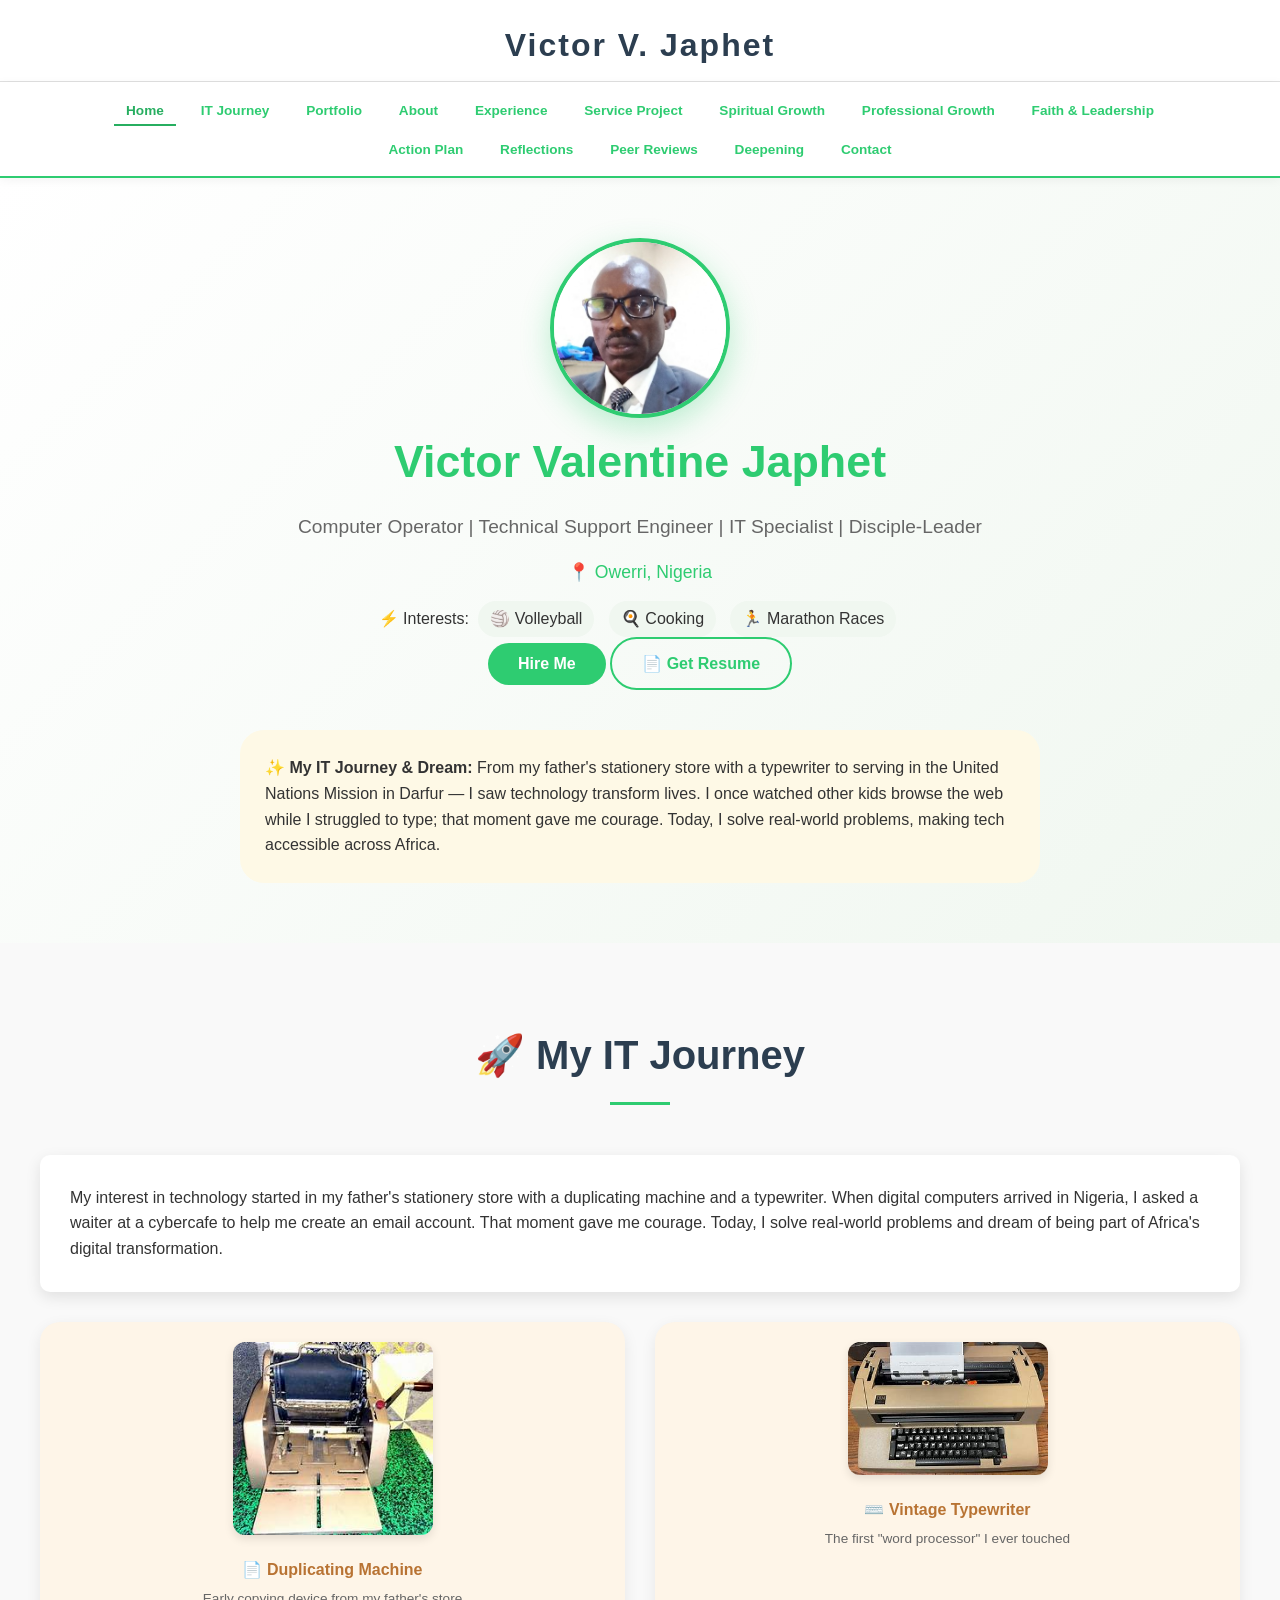
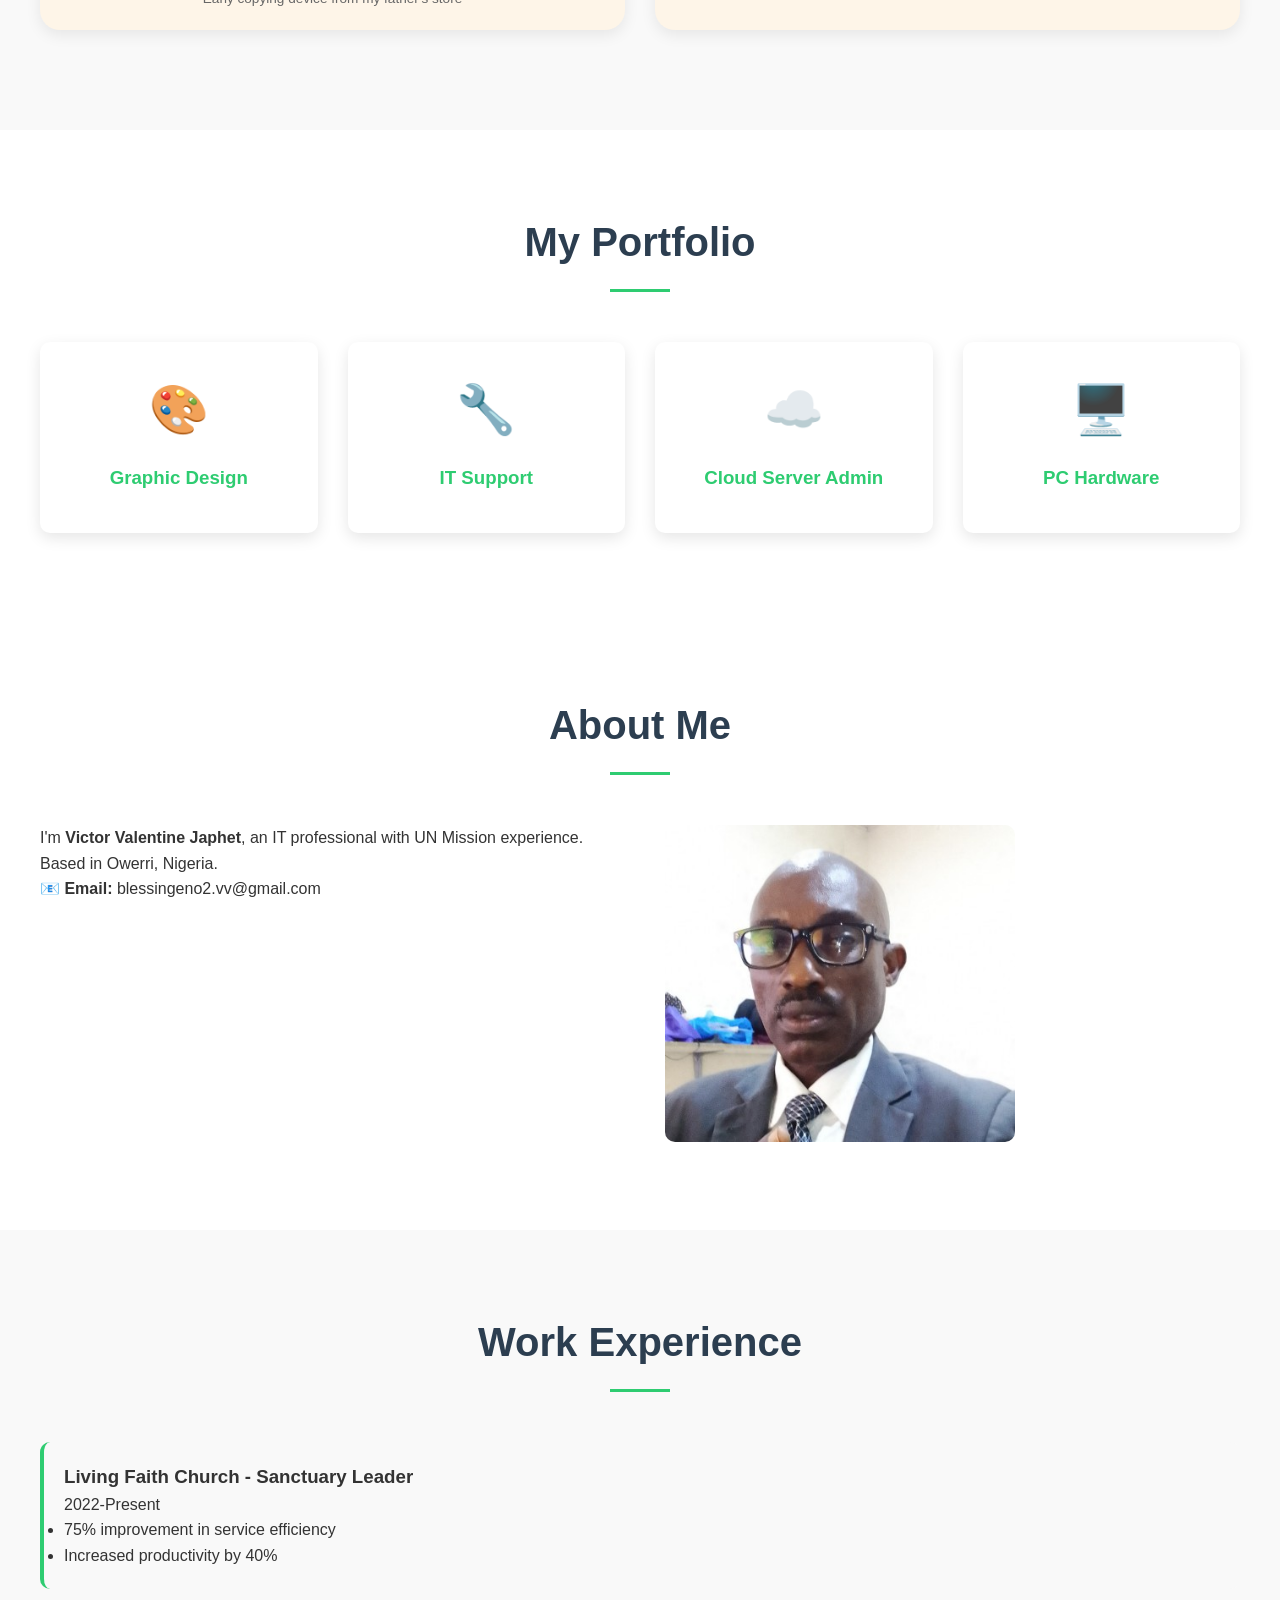
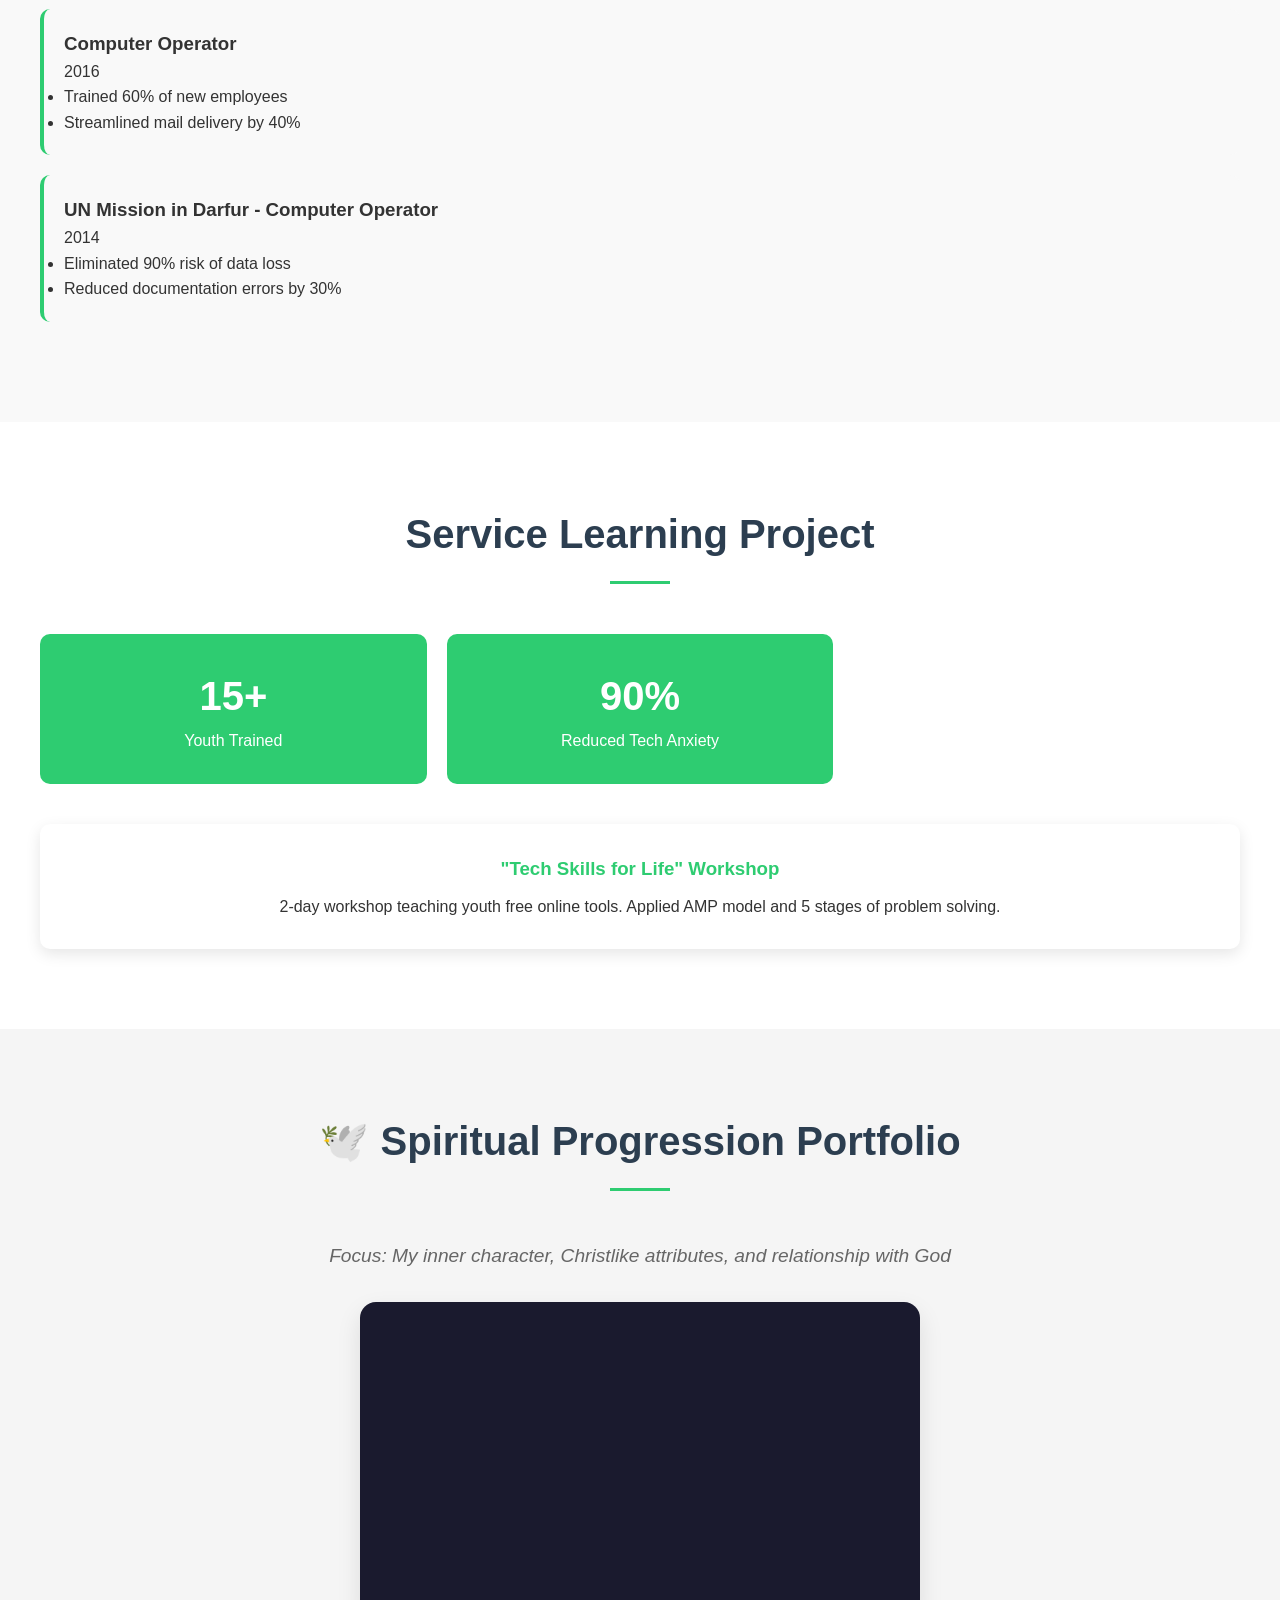
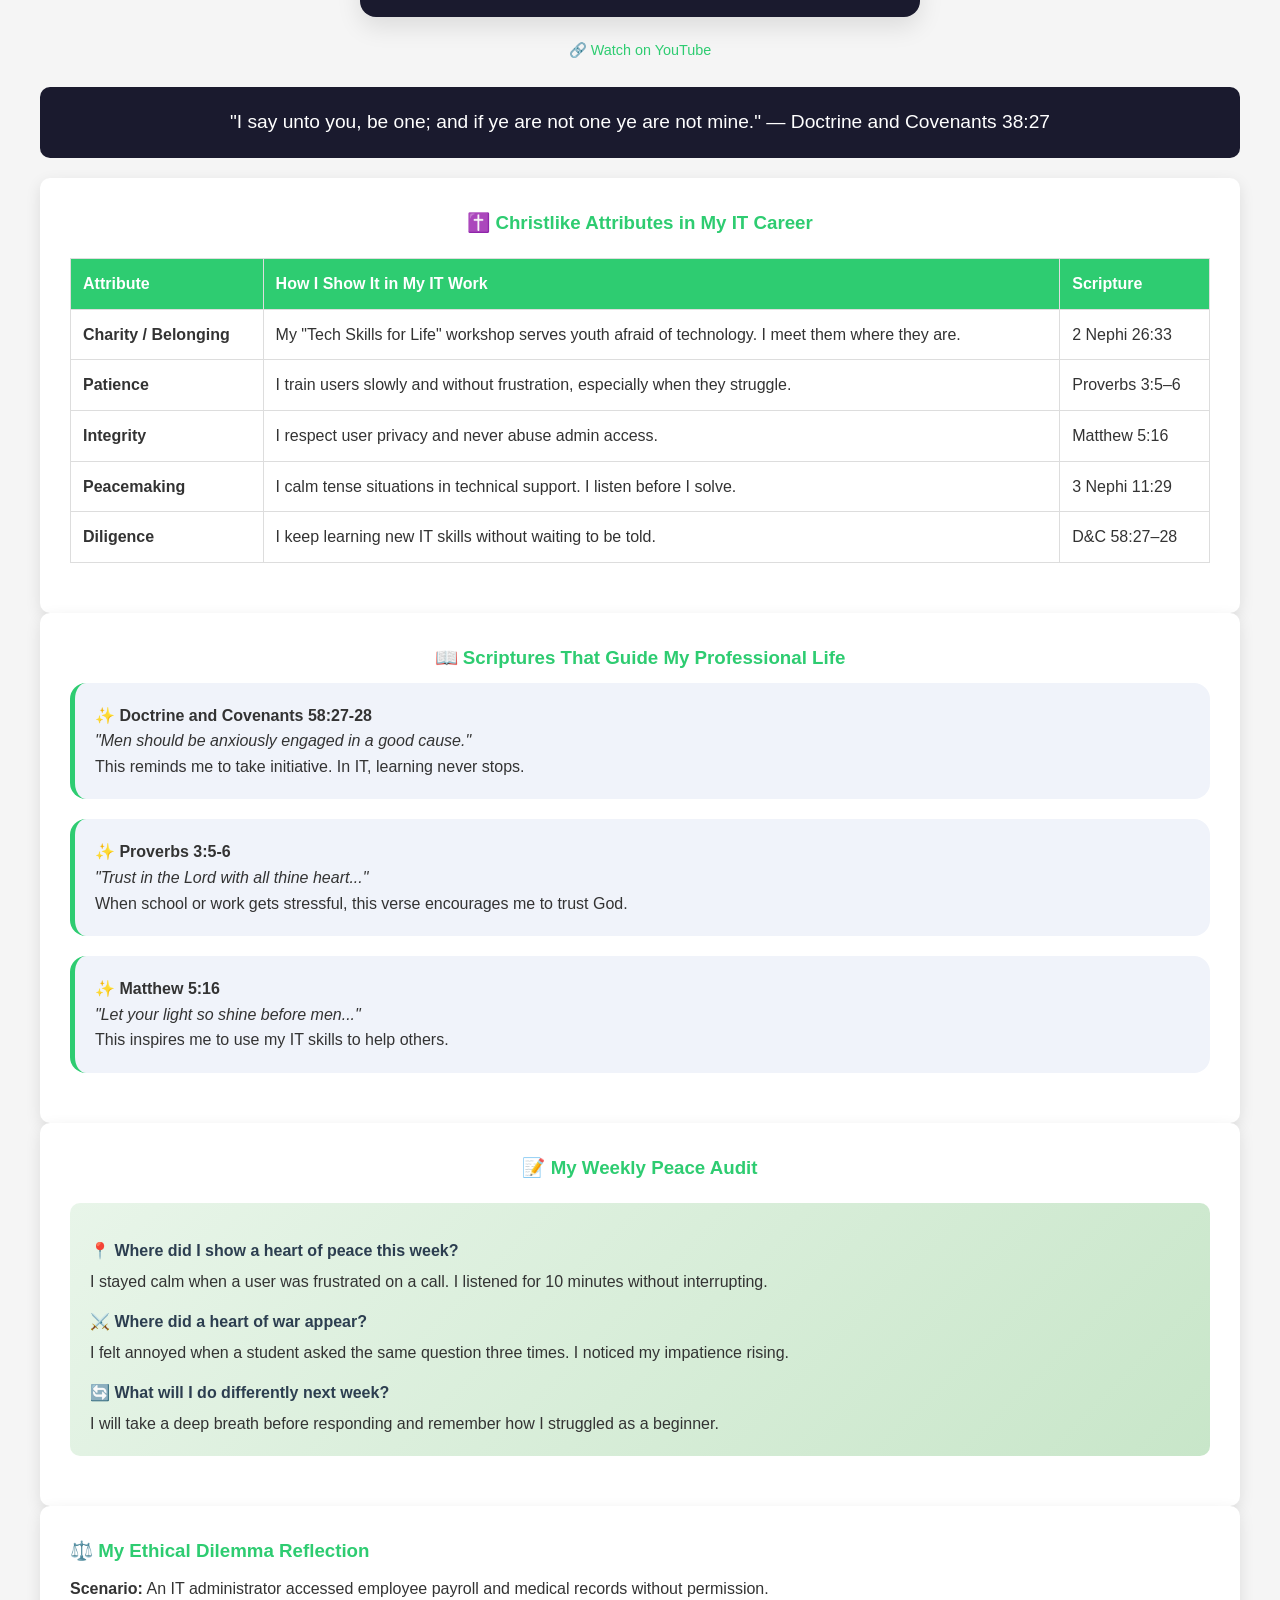
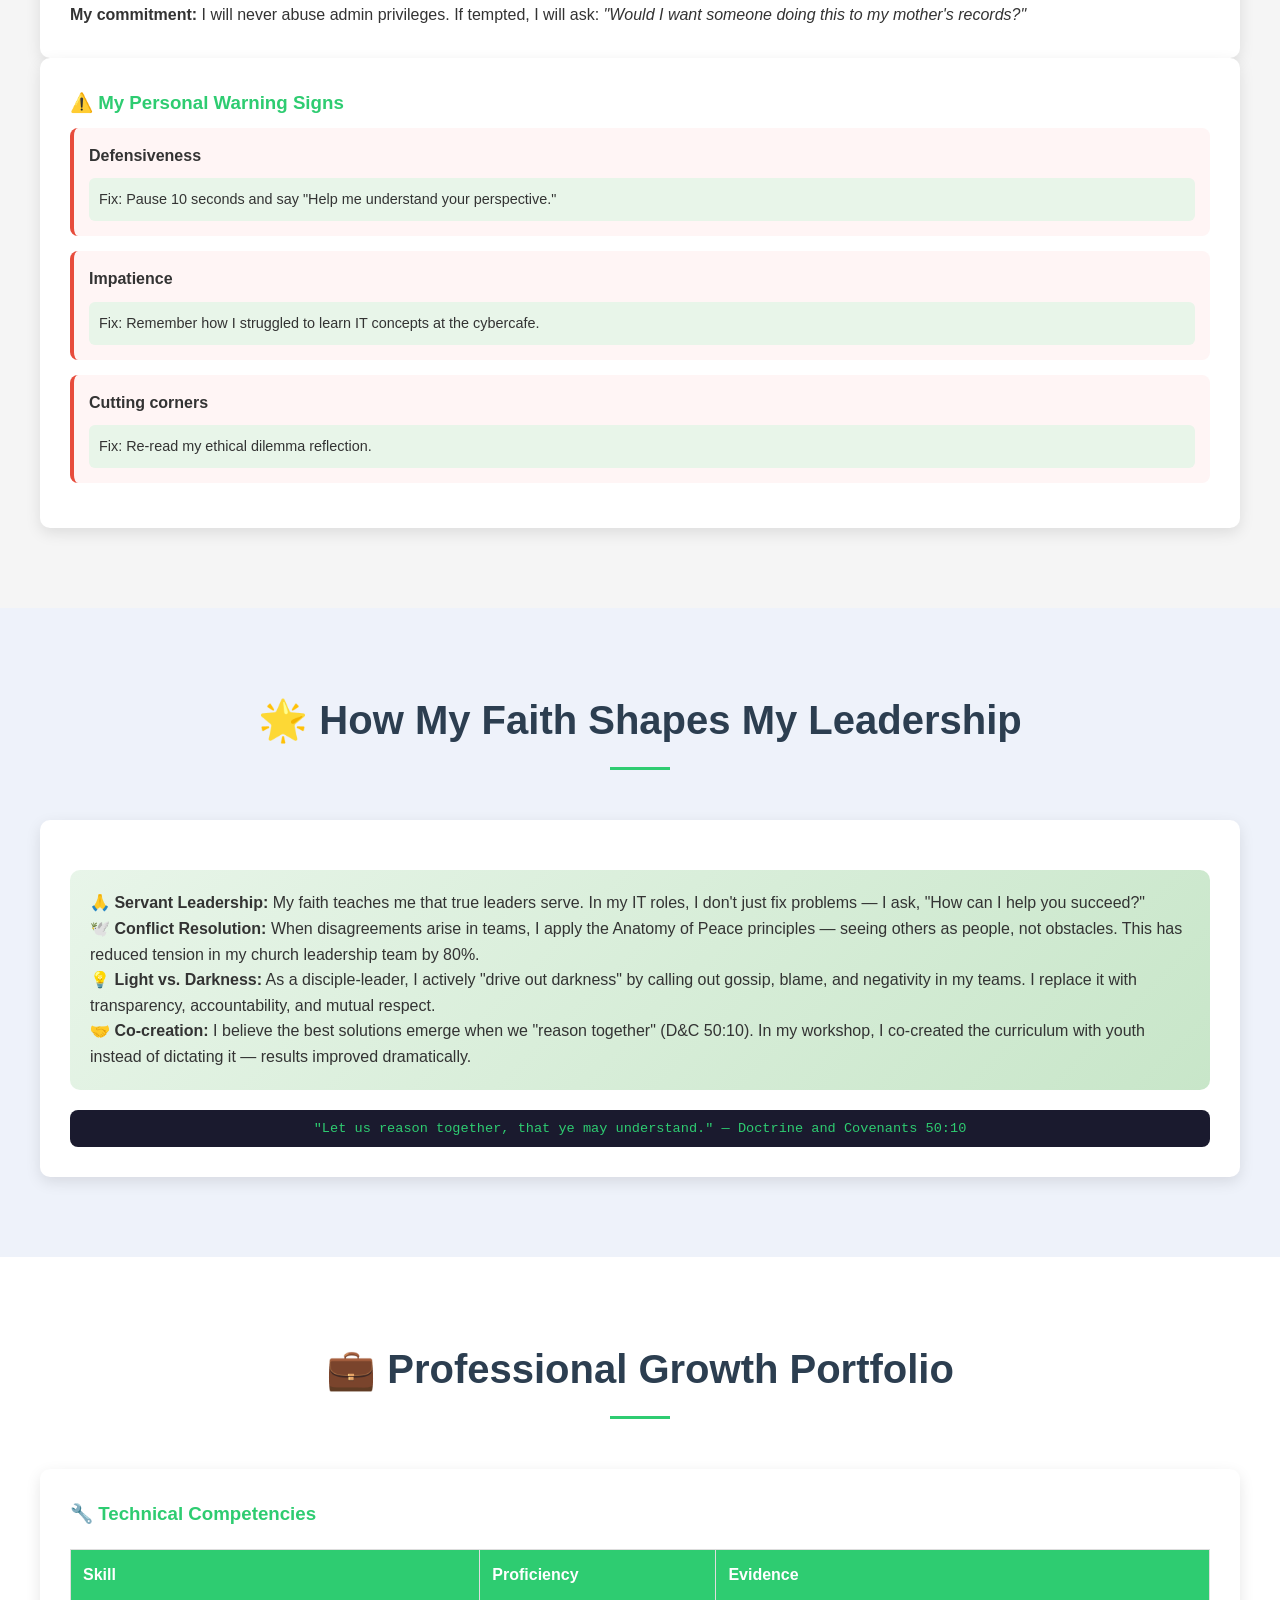
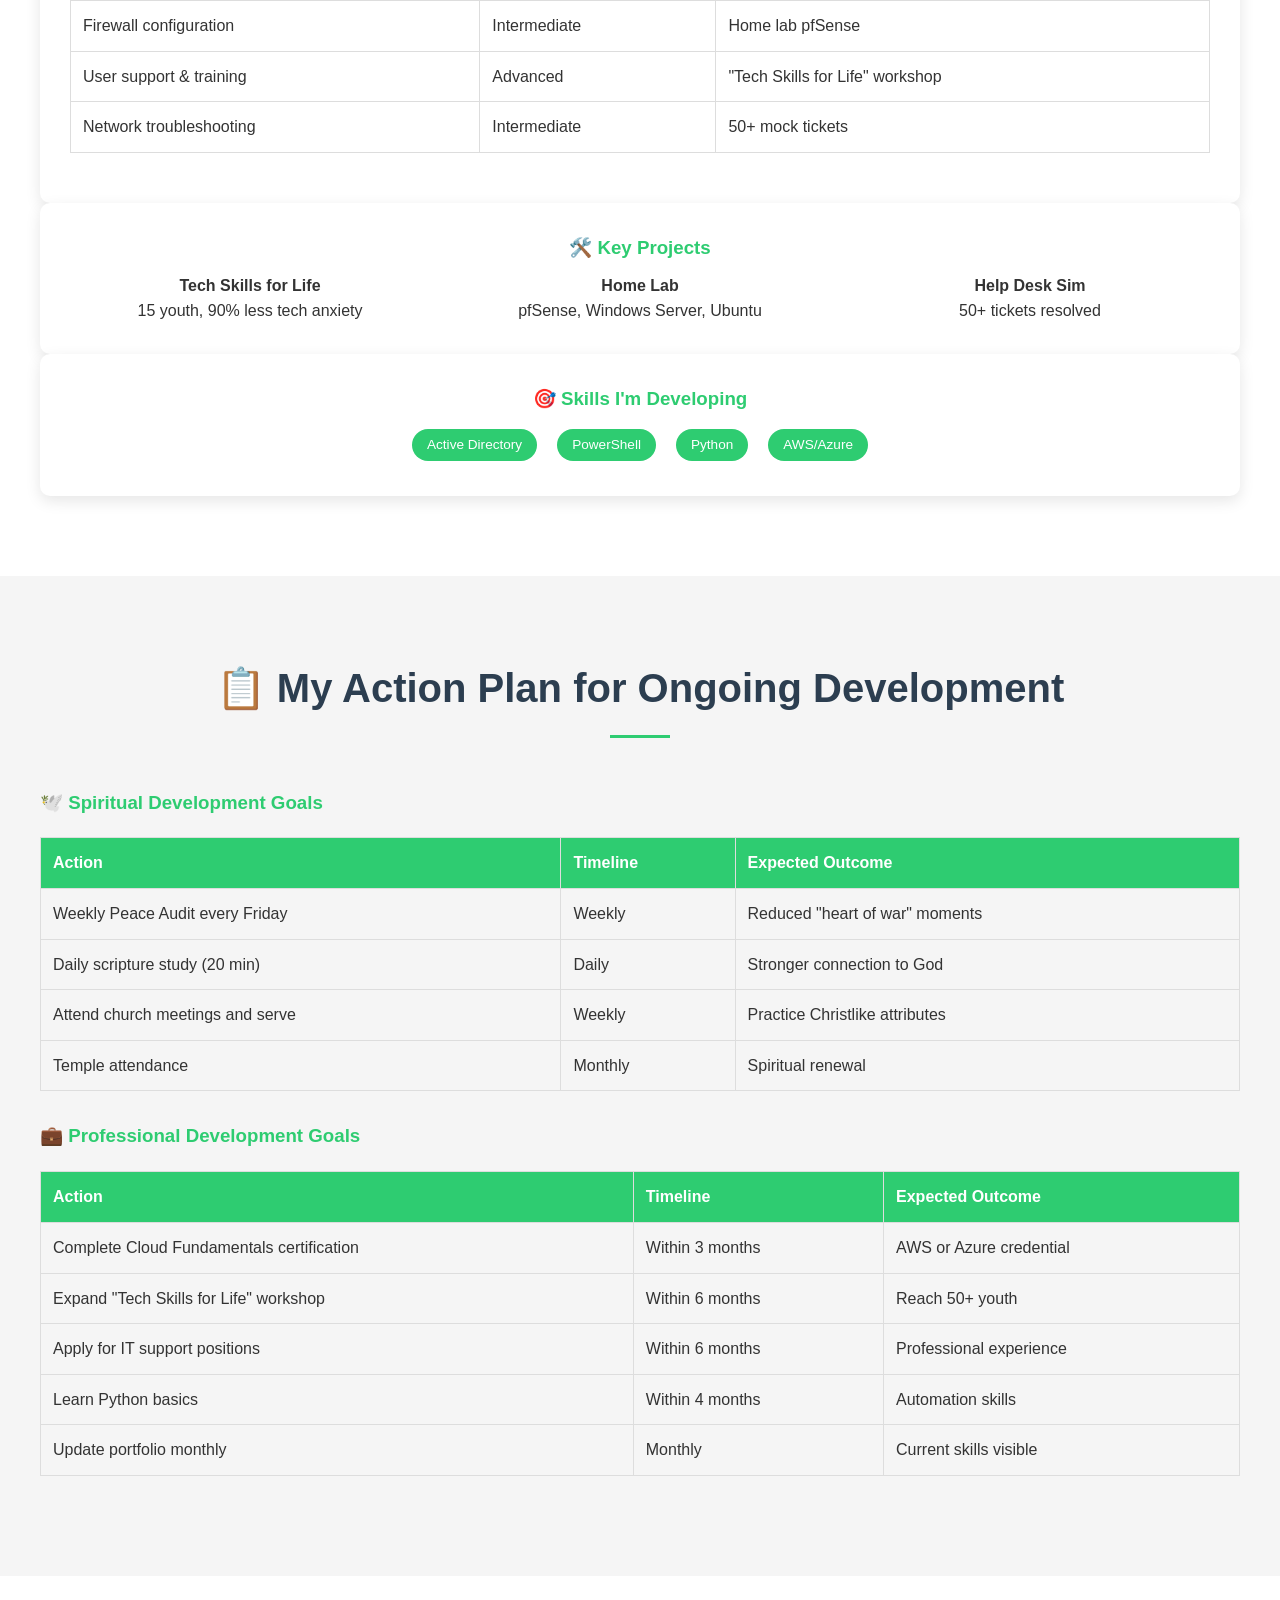
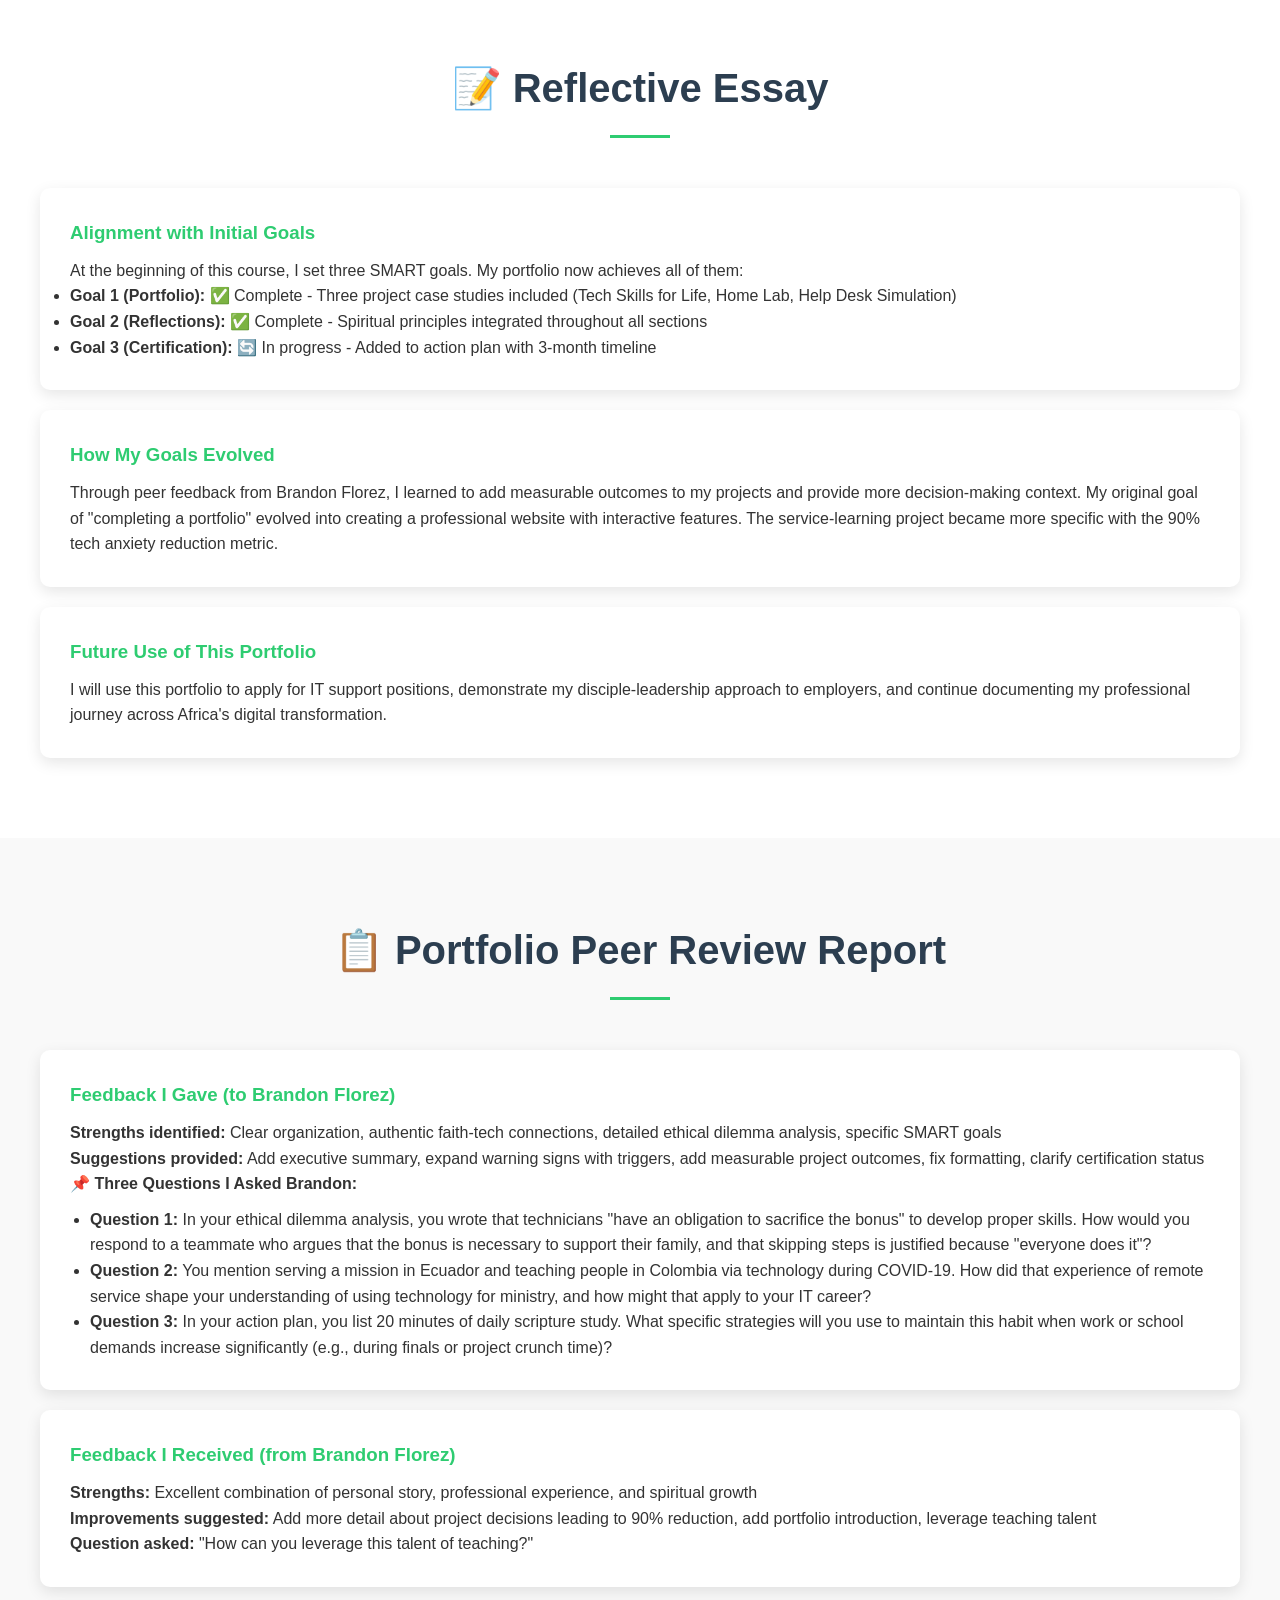
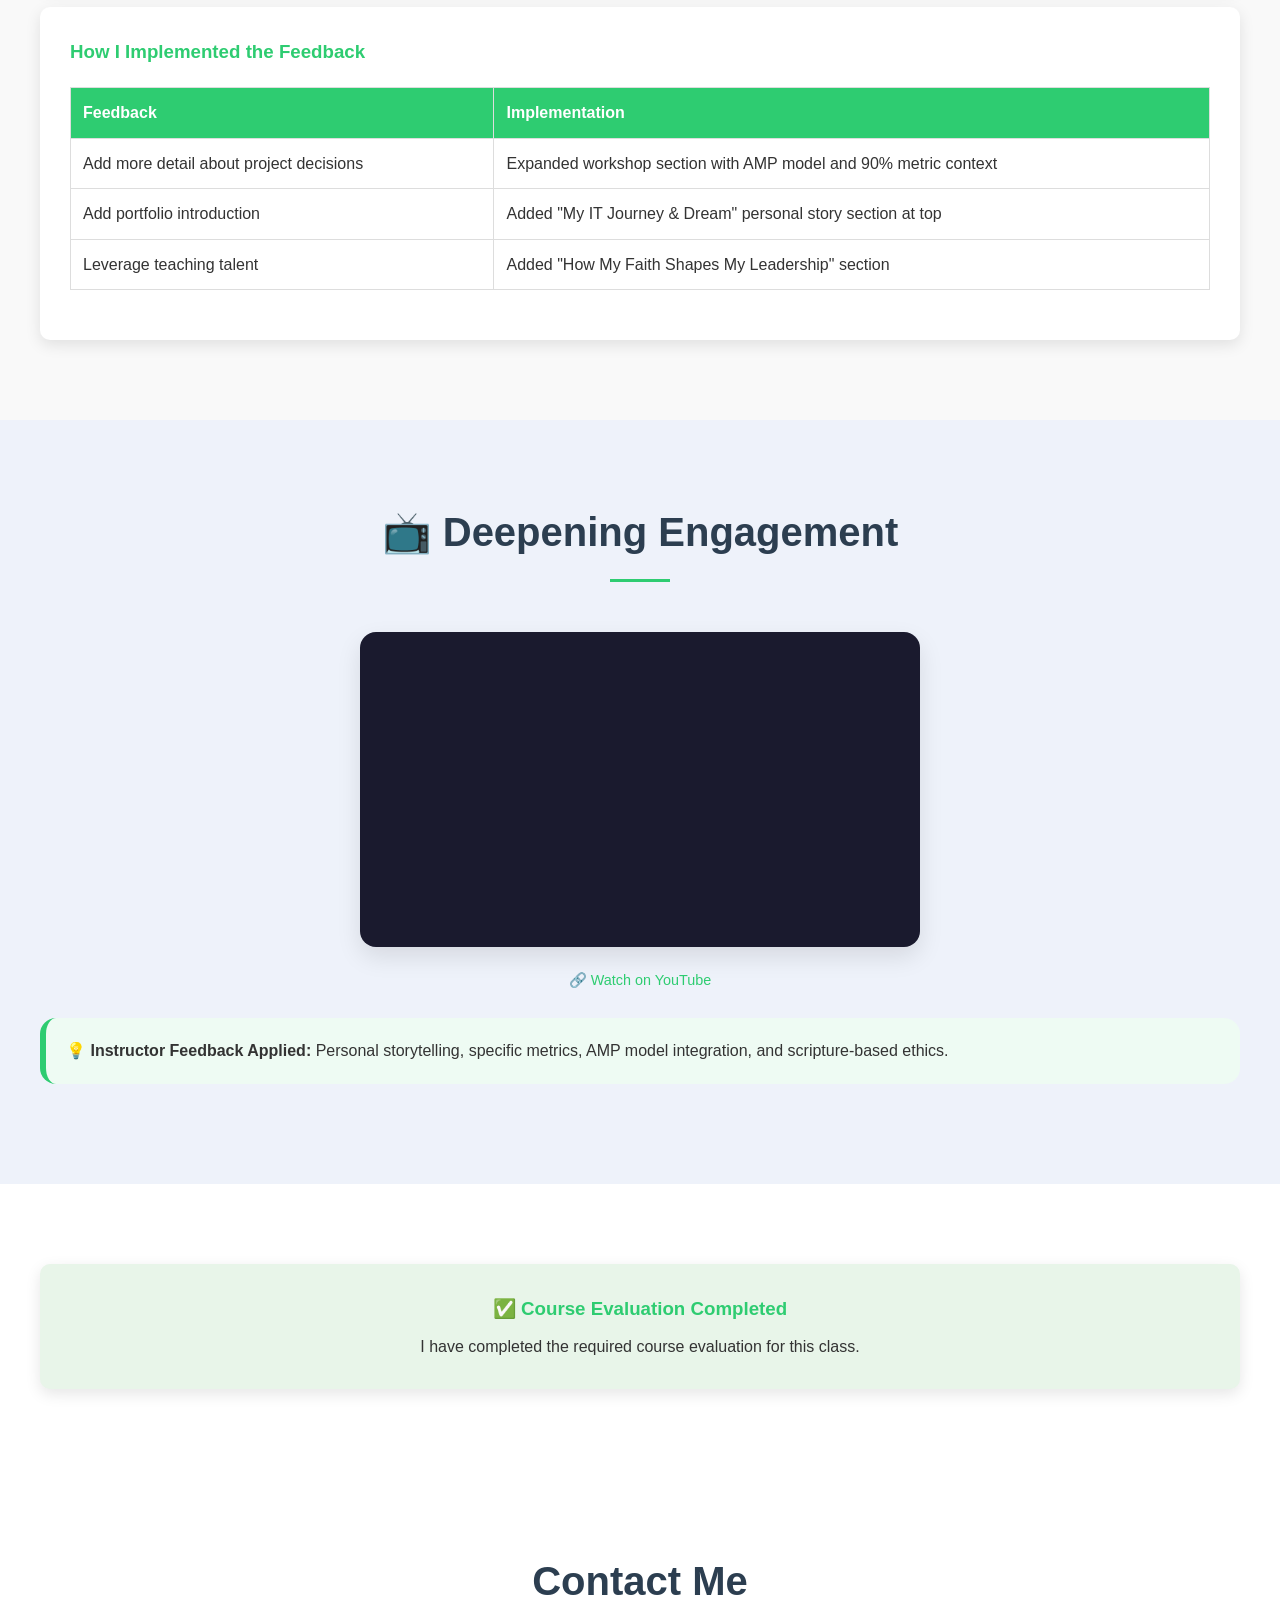
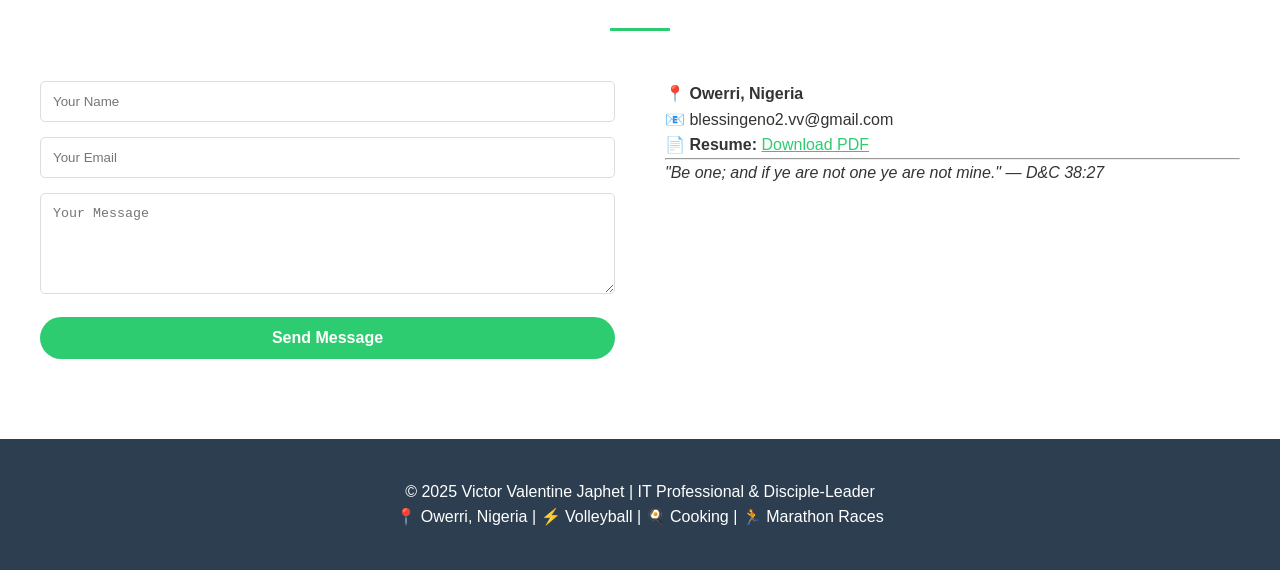
==== commit 920cf9ca: "Add files via upload" ====
--- a/index.html
+++ b/index.html
@@ -48,6 +48,10 @@
             padding: 0 20px;
         }
 
+        /* ======================================== */
+        /* ENHANCED GREEN MENU LIST STYLES         */
+        /* ======================================== */
+
         .nav-links {
             display: flex;
             justify-content: center;
@@ -58,17 +62,52 @@
 
         .nav-links a {
             text-decoration: none;
-            color: #333;
-            font-weight: 500;
+            color: #2ecc71;  /* CHANGED: from #333 to green */
+            font-weight: 600;
             padding: 8px 12px;
-            transition: all 0.3s;
+            transition: all 0.3s ease;
             font-size: 0.85rem;
-        }
-
-        .nav-links a:hover, .nav-links a.active {
-            color: #2ecc71;
-            font-weight: bold;
-        }
+            position: relative;
+        }
+
+        /* Underline animation effect */
+        .nav-links a::after {
+            content: '';
+            position: absolute;
+            bottom: 0;
+            left: 0;
+            width: 0;
+            height: 2px;
+            background: #2ecc71;
+            transition: width 0.3s ease;
+        }
+
+        .nav-links a:hover::after {
+            width: 100%;
+        }
+
+        .nav-links a:hover {
+            color: #27ae60;
+            transform: translateY(-2px);
+        }
+
+        /* Active menu item styling */
+        .nav-links a.active {
+            color: #27ae60;
+            font-weight: 700;
+        }
+
+        .nav-links a.active::after {
+            width: 100%;
+            background: #27ae60;
+        }
+
+        /* Subtle glow effect on hover */
+        .nav-links a:hover {
+            text-shadow: 0 0 8px rgba(46,204,113,0.4);
+        }
+
+        /* End of enhanced green menu styles */
 
         .hero {
             min-height: 80vh;
@@ -89,6 +128,9 @@
             border: 4px solid #2ecc71;
             box-shadow: 0 10px 30px rgba(46,204,113,0.3);
             transition: transform 0.3s;
+        }
+        .hero-profile-image:hover {
+            transform: scale(1.05);
         }
         .full-name { font-size: 2.8rem; font-weight: 700; color: #2ecc71; margin-bottom: 15px; }
         .titles { font-size: 1.2rem; color: #666; margin-bottom: 15px; }
@@ -360,6 +402,27 @@
         }
         @media (max-width: 600px) {
             .vintage-card img { max-width: 150px; }
+        }
+
+        /* Pulse animation for CTA button */
+        @keyframes pulse {
+            0% {
+                box-shadow: 0 0 0 0 rgba(46,204,113,0.4);
+            }
+            70% {
+                box-shadow: 0 0 0 10px rgba(46,204,113,0);
+            }
+            100% {
+                box-shadow: 0 0 0 0 rgba(46,204,113,0);
+            }
+        }
+
+        .btn-primary {
+            animation: pulse 2s infinite;
+        }
+
+        .btn-primary:hover {
+            animation: none;
         }
     </style>
 </head>
@@ -446,7 +509,7 @@
         
         <div class="card" style="text-align:left;"><h3 style="color:#2ecc71; text-align:center;">✝️ Christlike Attributes in My IT Career</h3>
             <table class="attributes-table"><thead><tr><th>Attribute</th><th>How I Show It in My IT Work</th><th>Scripture</th></tr></thead>
-            <tbody><tr><td><strong>Charity / Belonging</strong></td><td>My "Tech Skills for Life" workshop serves youth afraid of technology. I meet them where they are.</td><td>2 Nephi 26:33</td></tr>
+            <tbody><tr><td><strong>Charity / Belonging</strong></strong></td><td>My "Tech Skills for Life" workshop serves youth afraid of technology. I meet them where they are.</td><td>2 Nephi 26:33</td></tr>
             <tr><td><strong>Patience</strong></td><td>I train users slowly and without frustration, especially when they struggle.</td><td>Proverbs 3:5–6</td></tr>
             <tr><td><strong>Integrity</strong></td><td>I respect user privacy and never abuse admin access.</td><td>Matthew 5:16</td></tr>
             <tr><td><strong>Peacemaking</strong></td><td>I calm tense situations in technical support. I listen before I solve.</td><td>3 Nephi 11:29</td></tr>
@@ -609,10 +672,15 @@
             <table class="attributes-table">
                 <thead><tr><th>Feedback</th><th>Implementation</th></tr></thead>
                 <tbody>
-                    <tr><td>Add more detail about project decisions</td><td>Expanded workshop section with AMP model and 90% metric context</td>
+                    <tr><td>Add more detail about project decisions</td>
+                    <td>Expanded workshop section with AMP model and 90% metric context</td>
                     </tr>
-                    <tr><td>Add portfolio introduction</td><td>Added "My IT Journey & Dream" personal story section at top</td></tr>
-                    <tr><td>Leverage teaching talent</td><td>Added "How My Faith Shapes My Leadership" section</td></tr>
+                    <tr><td>Add portfolio introduction</td>
+                    <td>Added "My IT Journey & Dream" personal story section at top</td>
+                    </tr>
+                    <tr><td>Leverage teaching talent</td>
+                    <td>Added "How My Faith Shapes My Leadership" section</td>
+                    </tr>
                 </tbody>
             </table>
         </div>
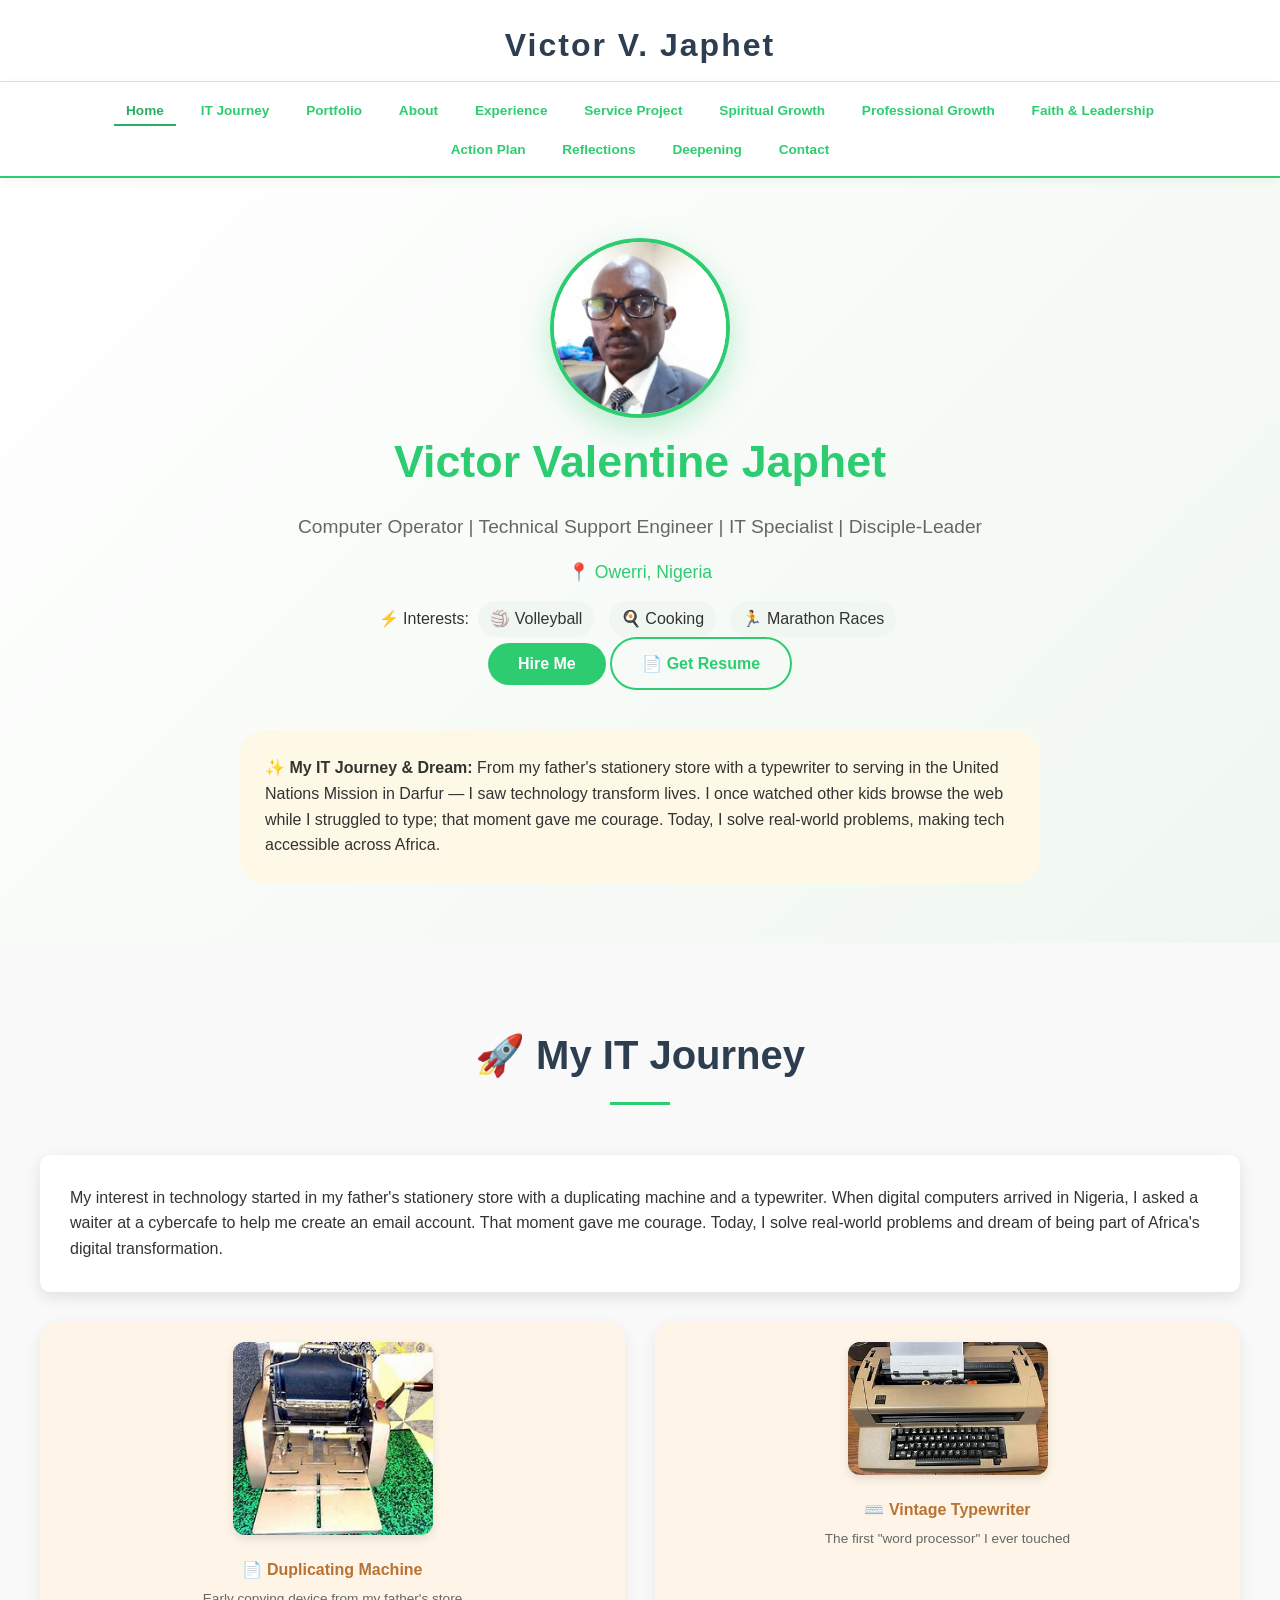
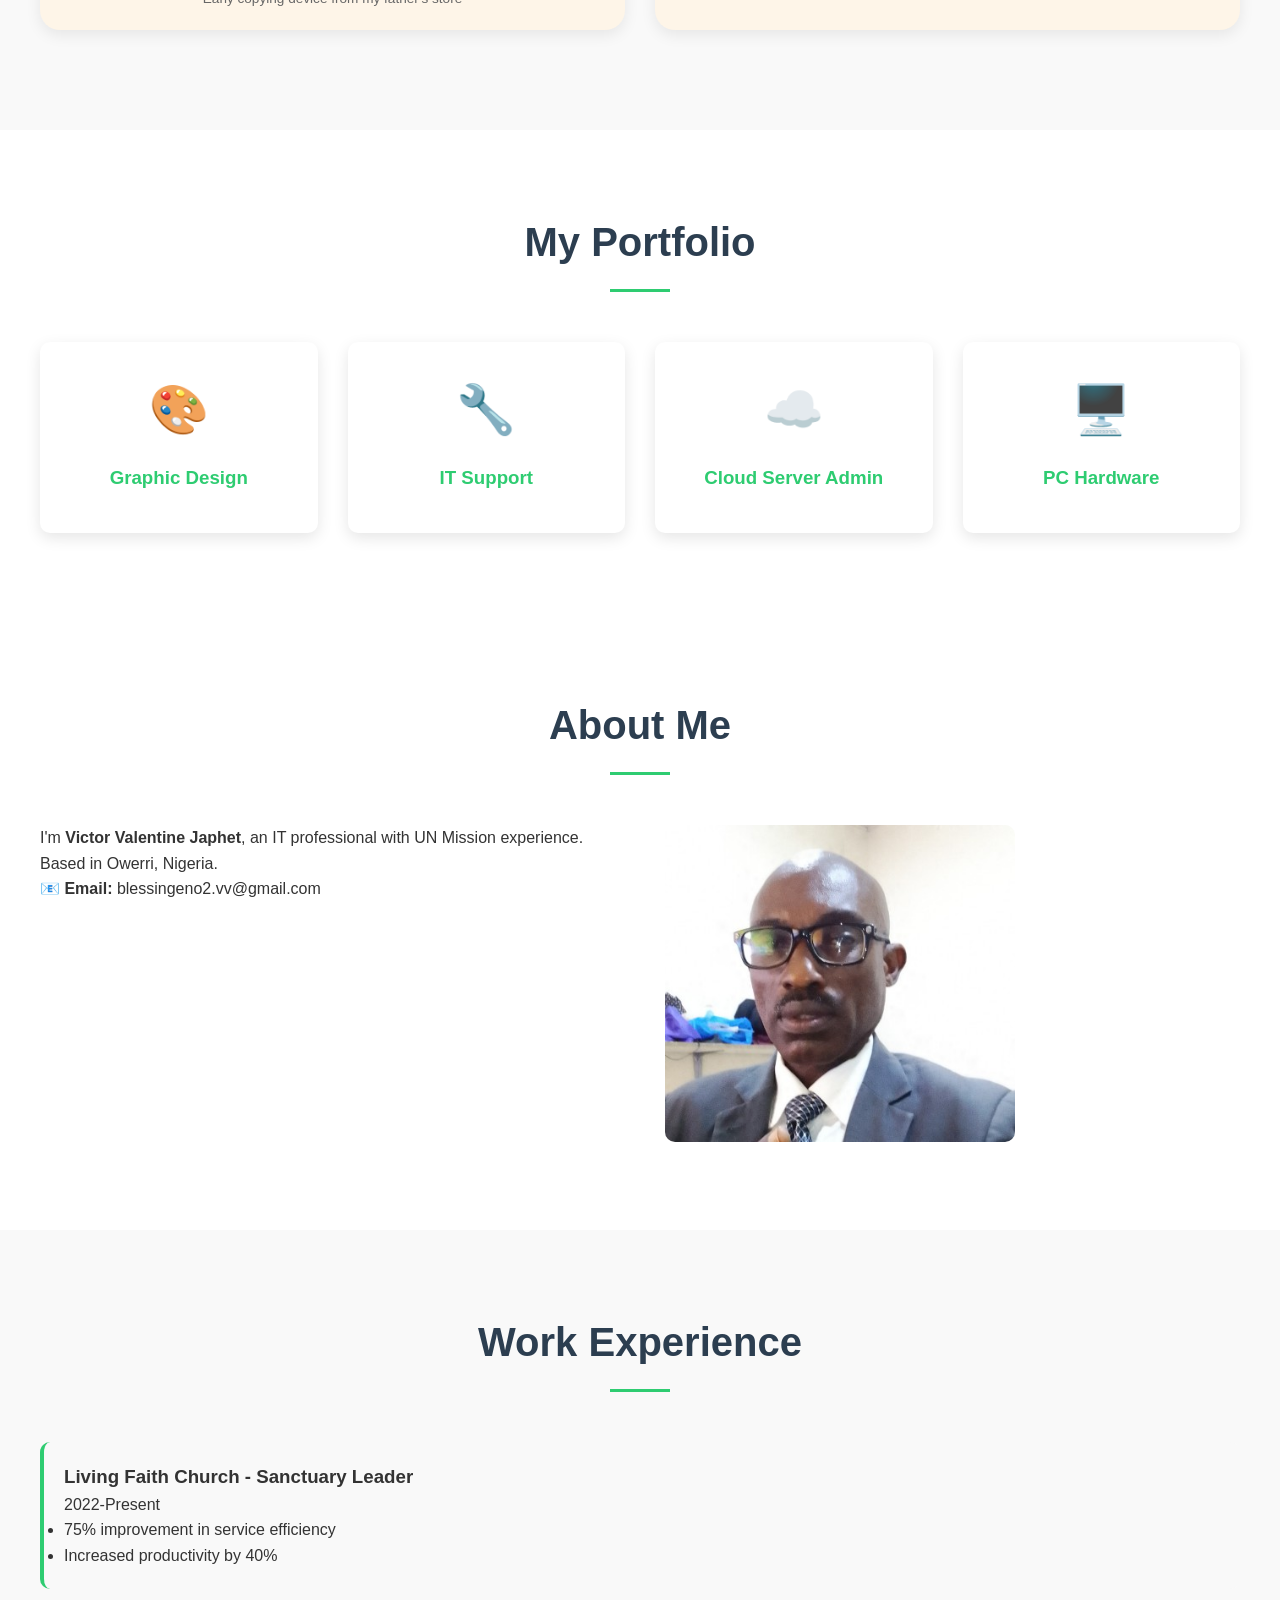
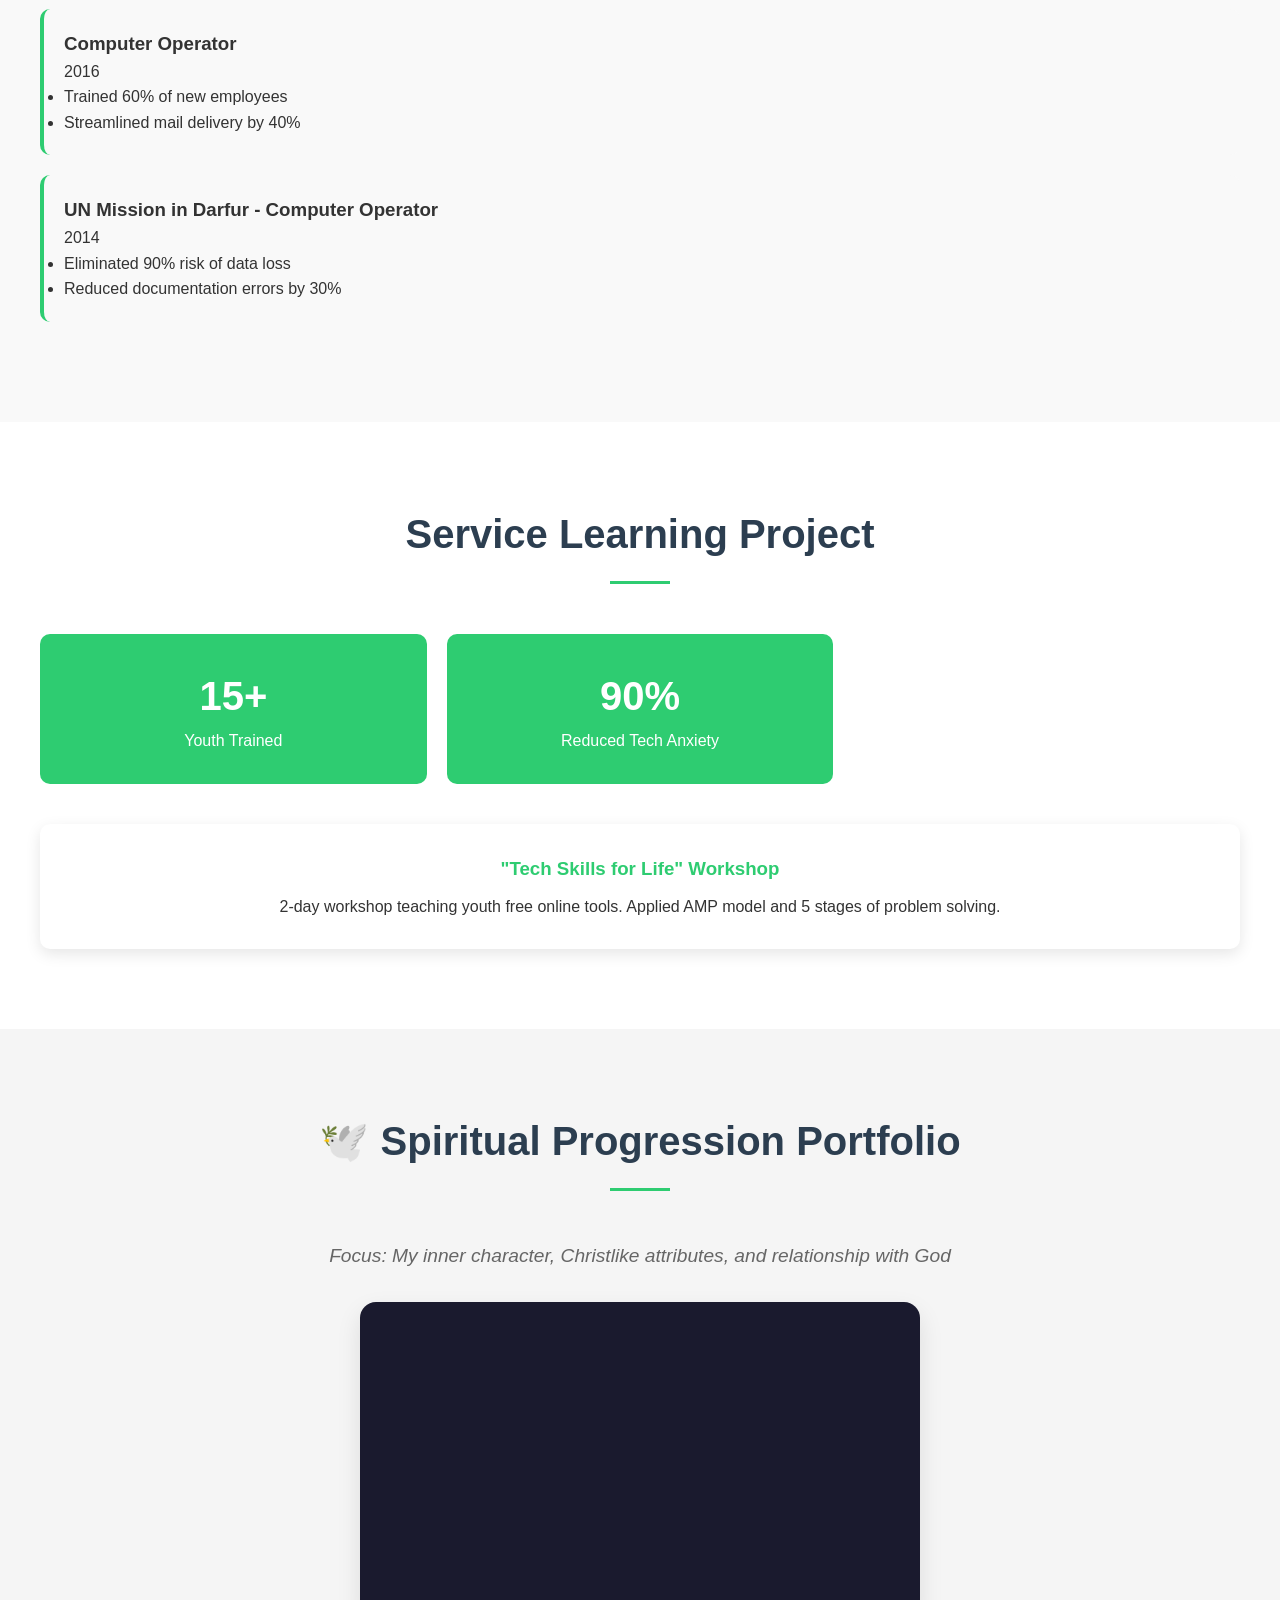
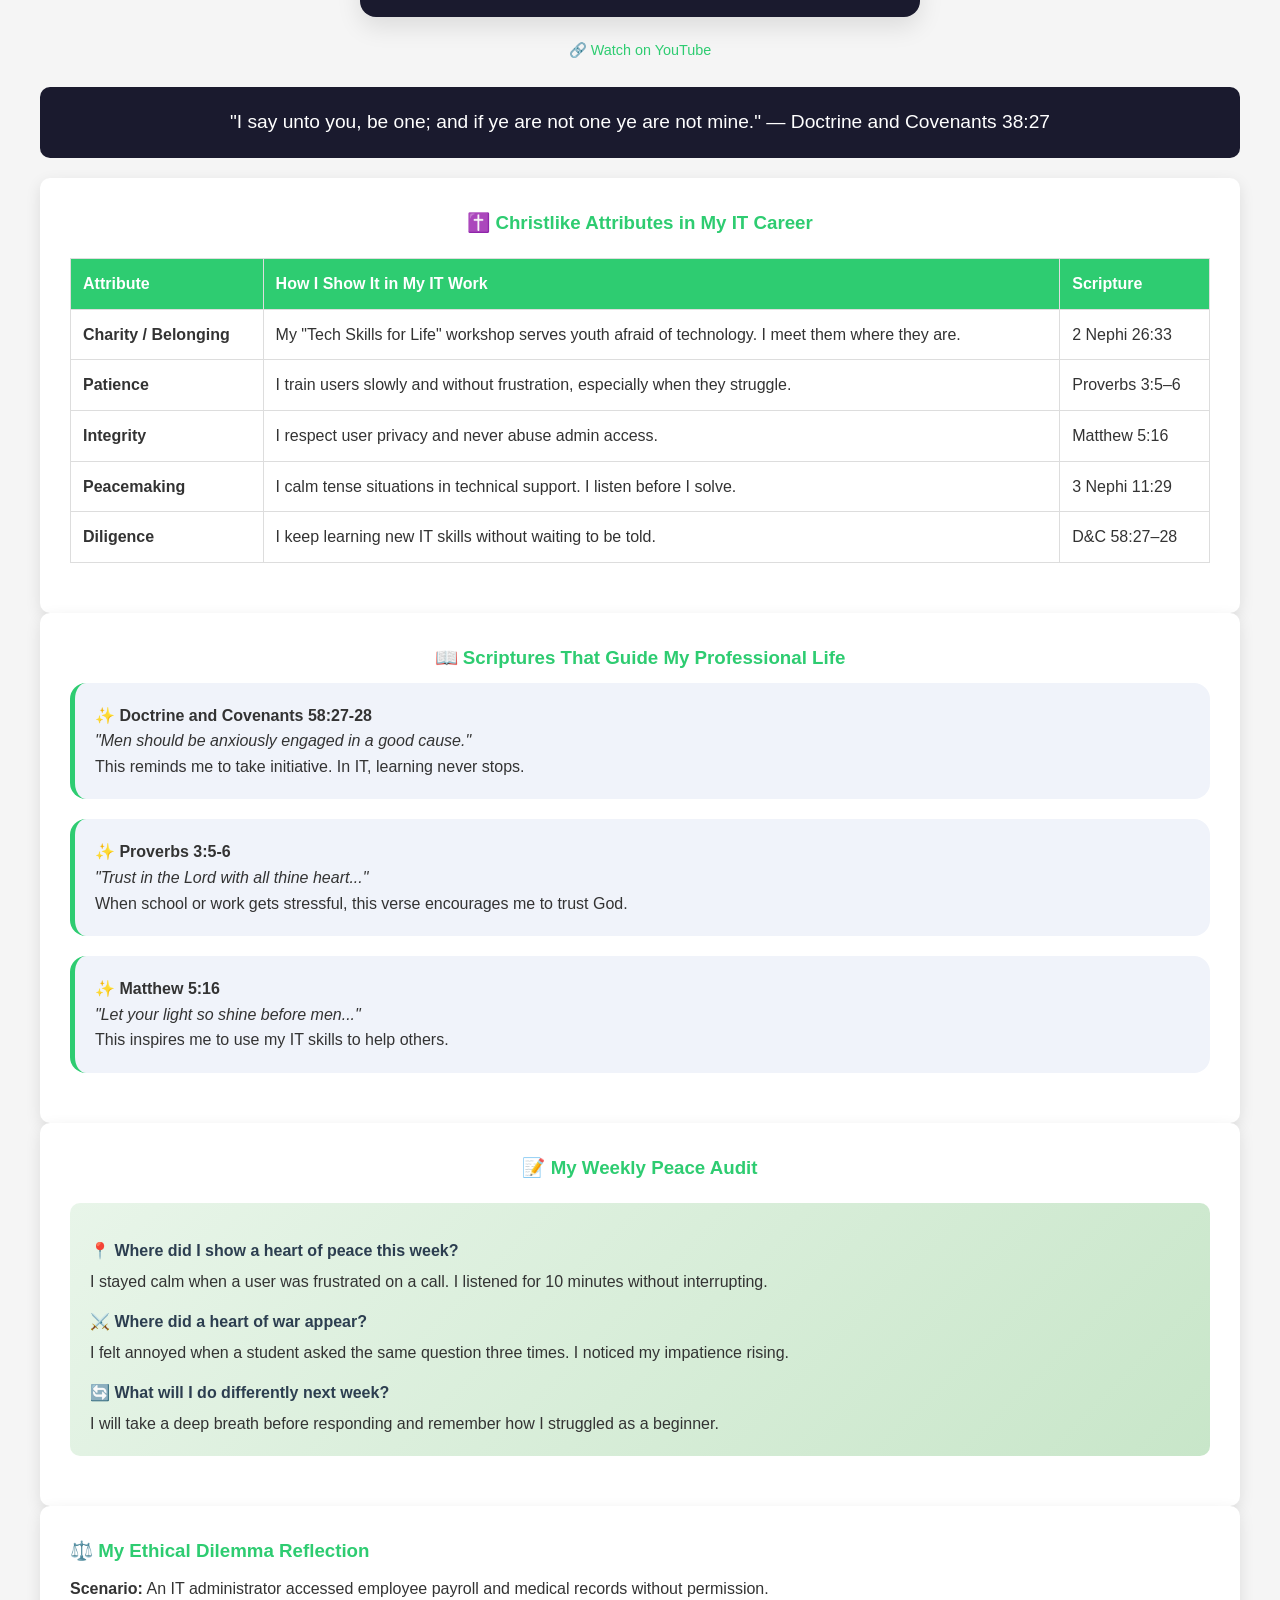
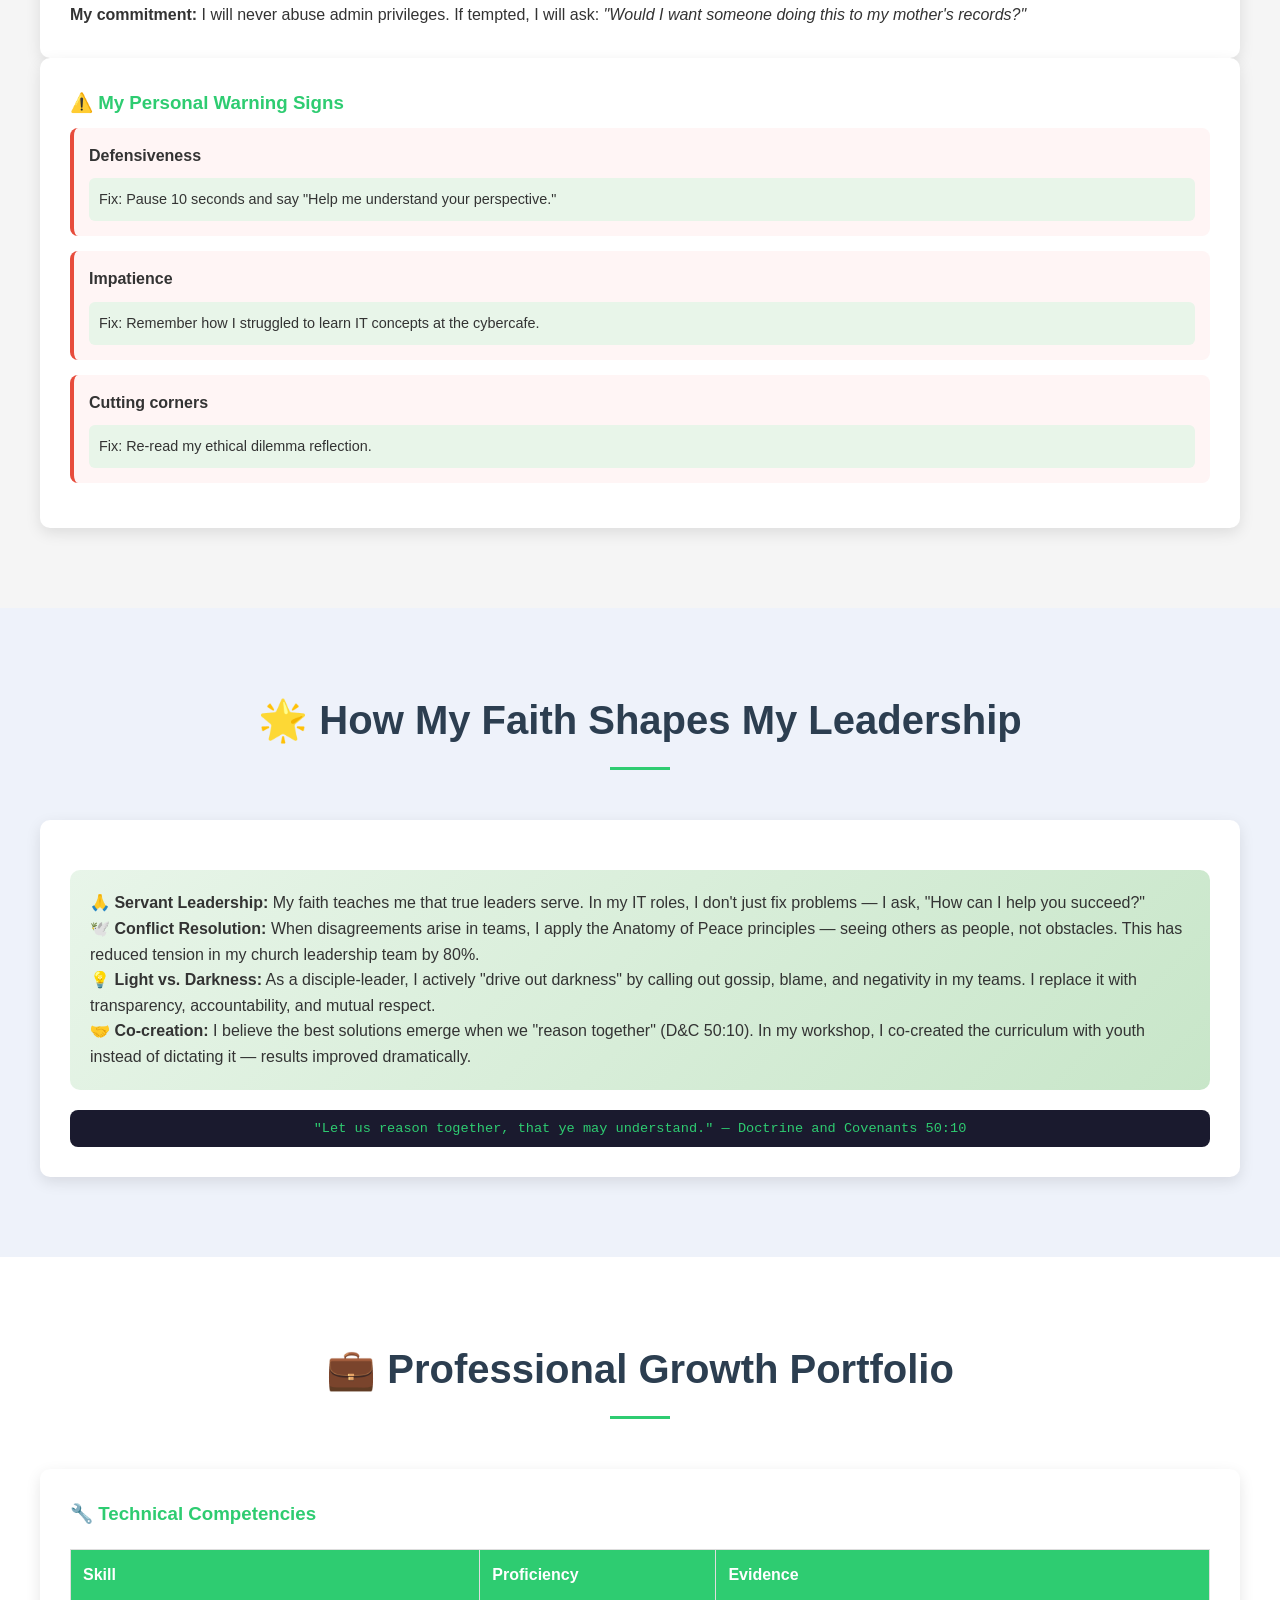
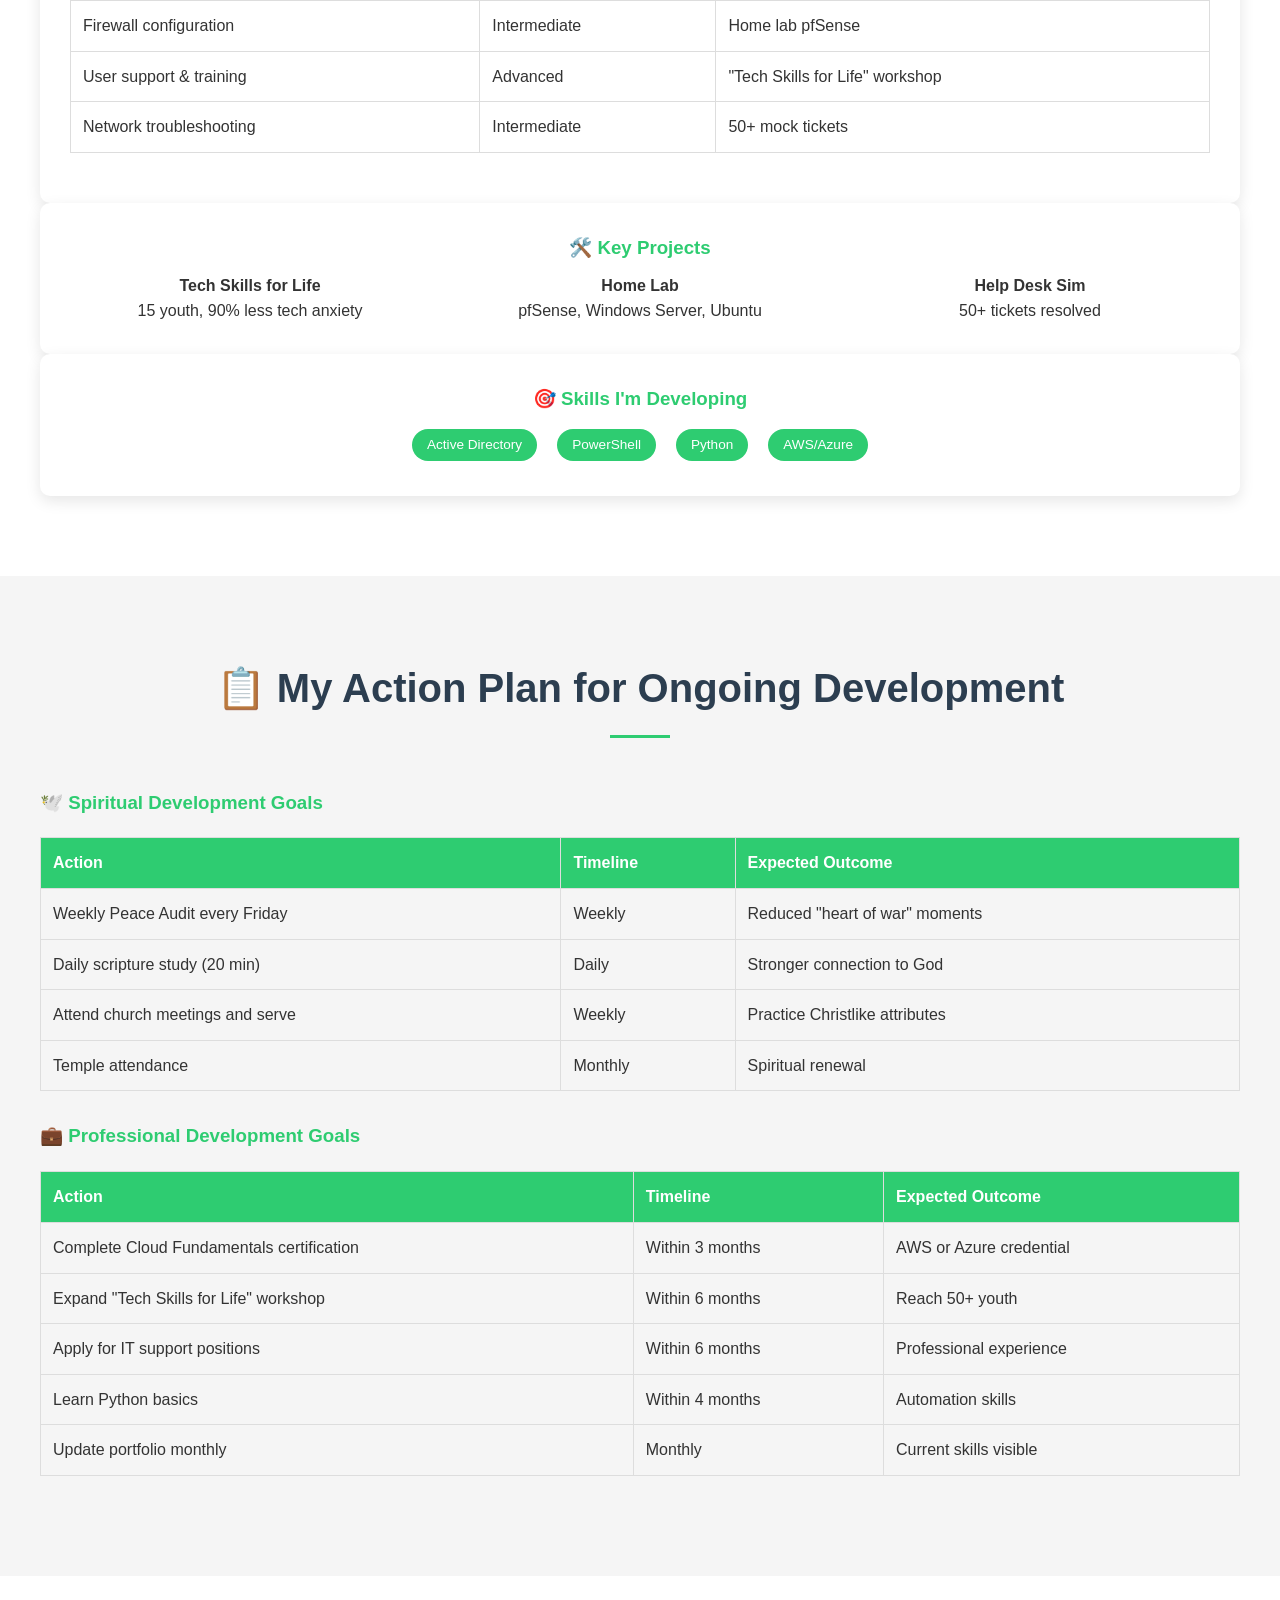
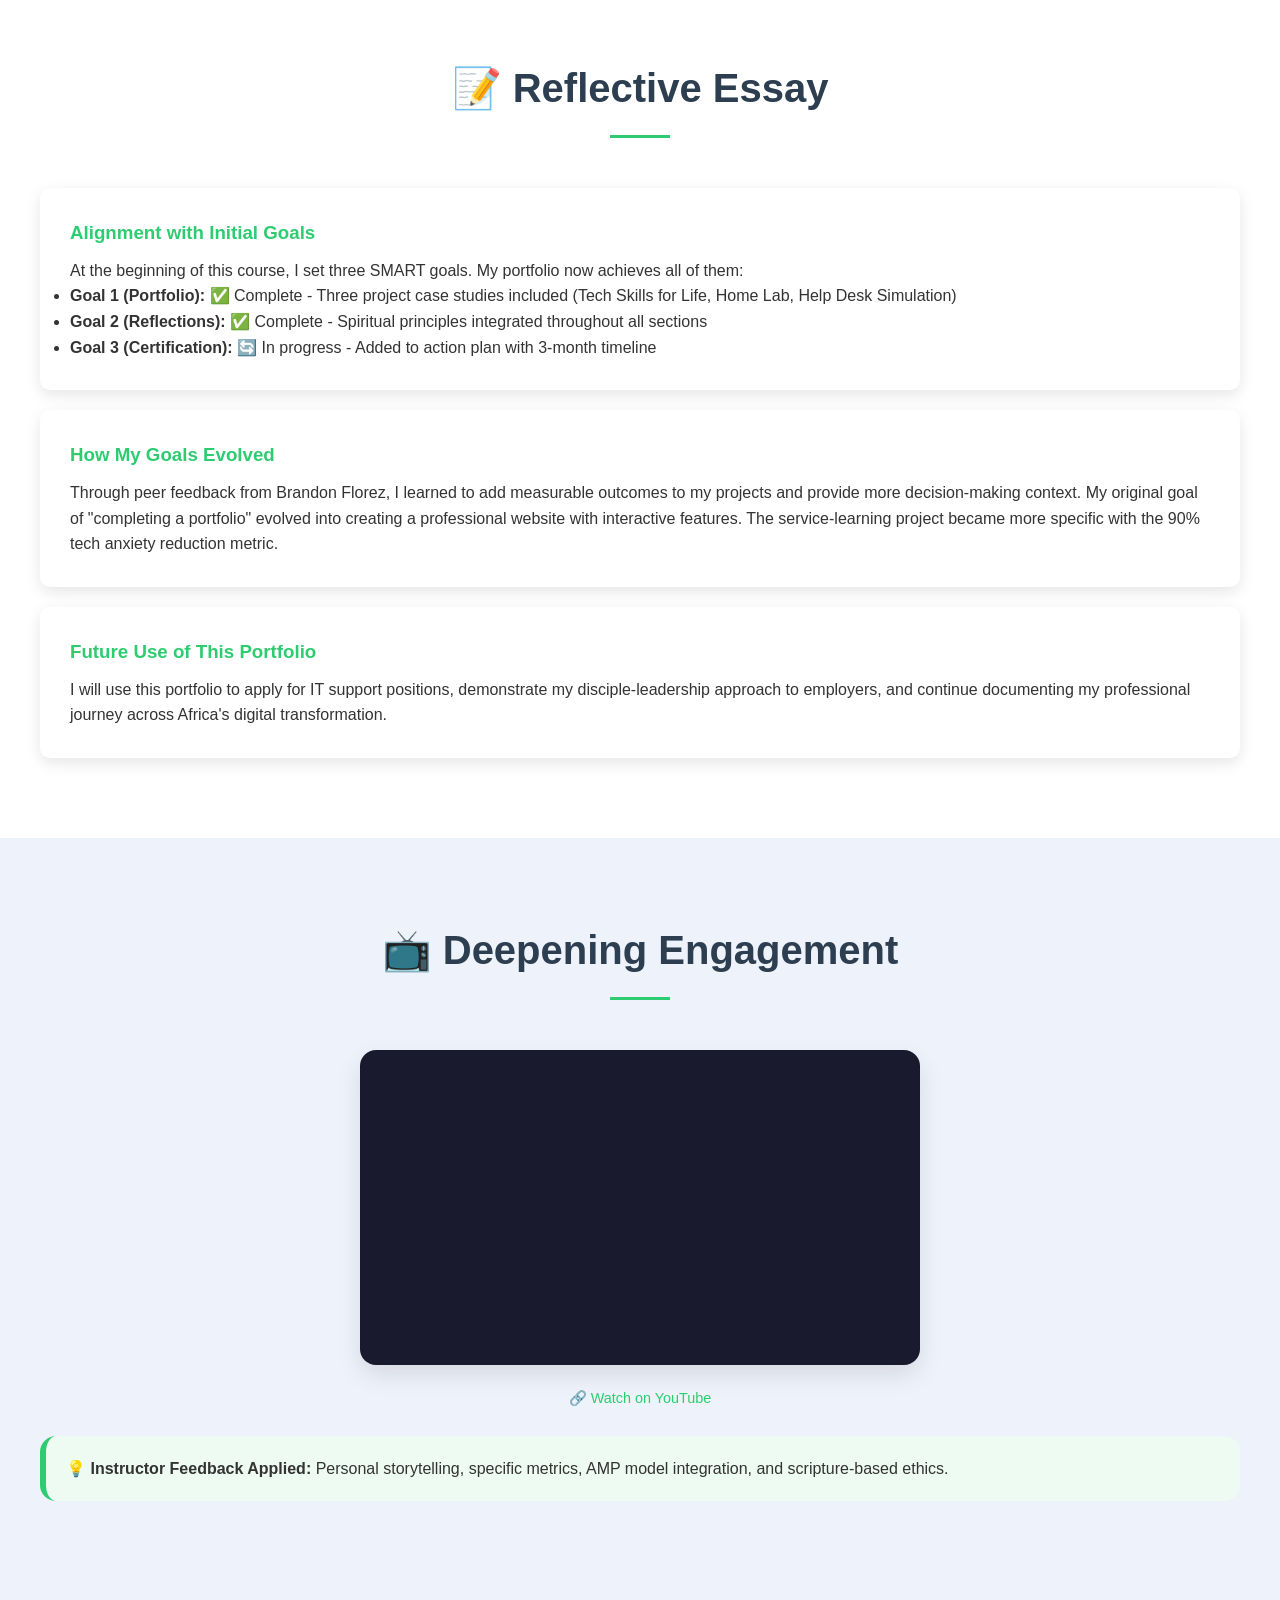
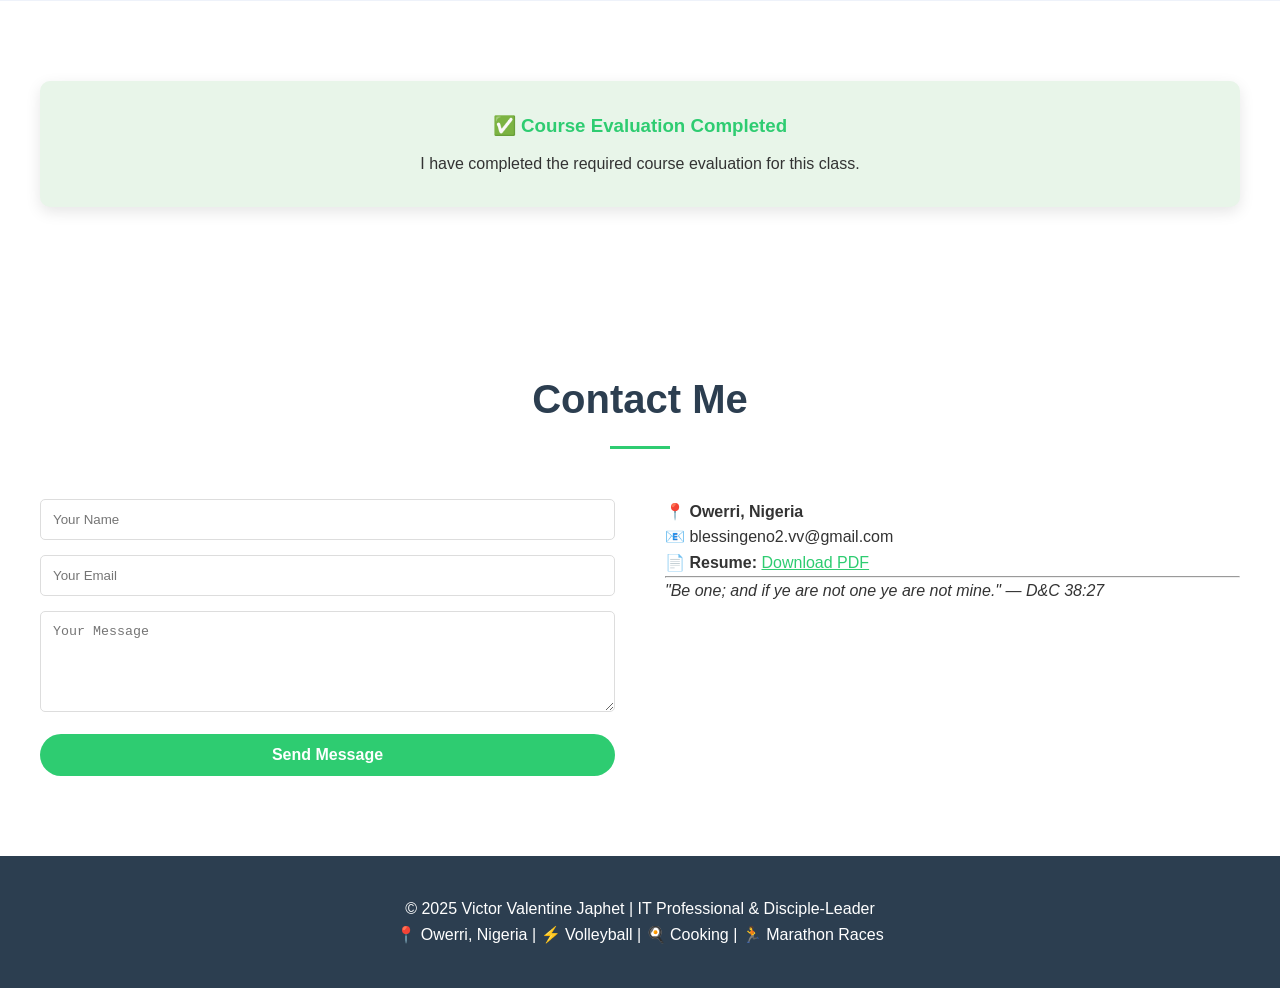
==== commit fc38d766: "Rename index.html.html to index.html" ====
--- a/index.html
+++ b/index.html
@@ -1,756 +1,713 @@
-<!DOCTYPE html>
-<html lang="en">
-<head>
-    <meta charset="UTF-8">
-    <meta name="viewport" content="width=device-width, initial-scale=1.0">
-    <title>Victor Valentine Japhet | Disciple-Leader & IT Professional Portfolio</title>
-    <style>
-        * {
-            margin: 0;
-            padding: 0;
-            box-sizing: border-box;
-        }
-
-        body {
-            font-family: 'Segoe UI', Tahoma, Geneva, Verdana, sans-serif;
-            background: #ffffff;
-            color: #333333;
-            line-height: 1.6;
-        }
-
-        .top-bar {
-            background: #ffffff;
-            padding: 20px 0 10px 0;
-            text-align: center;
-            border-bottom: 1px solid #e0e0e0;
-        }
-
-        .top-name {
-            font-size: 2rem;
-            font-weight: 600;
-            color: #2c3e50;
-            letter-spacing: 2px;
-        }
-
-        .nav-bar {
-            background: #ffffff;
-            padding: 15px 0;
-            position: sticky;
-            top: 0;
-            z-index: 1000;
-            border-bottom: 2px solid #2ecc71;
-            box-shadow: 0 2px 10px rgba(0,0,0,0.05);
-        }
-
-        .nav-container {
-            max-width: 1200px;
-            margin: 0 auto;
-            padding: 0 20px;
-        }
-
-        /* ======================================== */
-        /* ENHANCED GREEN MENU LIST STYLES         */
-        /* ======================================== */
-
-        .nav-links {
-            display: flex;
-            justify-content: center;
-            gap: 0.8rem;
-            flex-wrap: wrap;
-            list-style: none;
-        }
-
-        .nav-links a {
-            text-decoration: none;
-            color: #2ecc71;  /* CHANGED: from #333 to green */
-            font-weight: 600;
-            padding: 8px 12px;
-            transition: all 0.3s ease;
-            font-size: 0.85rem;
-            position: relative;
-        }
-
-        /* Underline animation effect */
-        .nav-links a::after {
-            content: '';
-            position: absolute;
-            bottom: 0;
-            left: 0;
-            width: 0;
-            height: 2px;
-            background: #2ecc71;
-            transition: width 0.3s ease;
-        }
-
-        .nav-links a:hover::after {
-            width: 100%;
-        }
-
-        .nav-links a:hover {
-            color: #27ae60;
-            transform: translateY(-2px);
-        }
-
-        /* Active menu item styling */
-        .nav-links a.active {
-            color: #27ae60;
-            font-weight: 700;
-        }
-
-        .nav-links a.active::after {
-            width: 100%;
-            background: #27ae60;
-        }
-
-        /* Subtle glow effect on hover */
-        .nav-links a:hover {
-            text-shadow: 0 0 8px rgba(46,204,113,0.4);
-        }
-
-        /* End of enhanced green menu styles */
-
-        .hero {
-            min-height: 80vh;
-            display: flex;
-            align-items: center;
-            justify-content: center;
-            text-align: center;
-            background: linear-gradient(135deg, #ffffff 0%, #f0f7f0 100%);
-            padding: 60px 20px;
-        }
-
-        .hero-content { max-width: 800px; }
-        .hero-profile-image {
-            width: 180px;
-            height: 180px;
-            border-radius: 50%;
-            object-fit: cover;
-            border: 4px solid #2ecc71;
-            box-shadow: 0 10px 30px rgba(46,204,113,0.3);
-            transition: transform 0.3s;
-        }
-        .hero-profile-image:hover {
-            transform: scale(1.05);
-        }
-        .full-name { font-size: 2.8rem; font-weight: 700; color: #2ecc71; margin-bottom: 15px; }
-        .titles { font-size: 1.2rem; color: #666; margin-bottom: 15px; }
-        .location { font-size: 1.1rem; color: #2ecc71; margin-bottom: 15px; }
-        .interests span {
-            display: inline-block;
-            background: #f0f7f0;
-            padding: 5px 12px;
-            border-radius: 20px;
-            margin: 0 5px;
-        }
-        .btn {
-            padding: 12px 30px;
-            font-size: 1rem;
-            border: none;
-            border-radius: 30px;
-            cursor: pointer;
-            font-weight: 600;
-            transition: all 0.3s;
-            text-decoration: none;
-            display: inline-block;
-        }
-        .btn-primary { background: #2ecc71; color: white; }
-        .btn-primary:hover { background: #27ae60; transform: translateY(-2px); }
-        .btn-secondary { background: transparent; color: #2ecc71; border: 2px solid #2ecc71; }
-        .btn-secondary:hover { background: rgba(46,204,113,0.1); transform: translateY(-2px); }
-        section { padding: 80px 20px; }
-        .container { max-width: 1200px; margin: 0 auto; }
-        .section-title {
-            text-align: center;
-            font-size: 2.5rem;
-            color: #2c3e50;
-            margin-bottom: 50px;
-            position: relative;
-        }
-        .section-title:after {
-            content: '';
-            display: block;
-            width: 60px;
-            height: 3px;
-            background: #2ecc71;
-            margin: 15px auto 0;
-        }
-        .section-subtitle {
-            text-align: center;
-            font-size: 1.2rem;
-            color: #666;
-            margin-bottom: 30px;
-            font-style: italic;
-        }
-        .grid-3, .grid-4 { display: grid; gap: 30px; }
-        .grid-3 { grid-template-columns: repeat(auto-fit, minmax(300px, 1fr)); }
-        .grid-4 { grid-template-columns: repeat(auto-fit, minmax(250px, 1fr)); }
-        .card {
-            background: white;
-            border-radius: 10px;
-            box-shadow: 0 5px 15px rgba(0,0,0,0.1);
-            transition: transform 0.3s;
-            text-align: center;
-            padding: 30px;
-        }
-        .card:hover { transform: translateY(-5px); }
-        .card h3 { color: #2ecc71; margin-bottom: 10px; }
-        .card-icon { font-size: 3rem; margin-bottom: 15px; }
-        .experience-item {
-            background: #f9f9f9;
-            padding: 20px;
-            border-radius: 10px;
-            margin-bottom: 20px;
-            border-left: 4px solid #2ecc71;
-            text-align: left;
-        }
-        .skill-badge {
-            display: inline-block;
-            background: #2ecc71;
-            color: white;
-            padding: 5px 15px;
-            border-radius: 20px;
-            font-size: 0.85rem;
-            margin: 5px;
-        }
-        .attributes-table {
-            width: 100%;
-            border-collapse: collapse;
-            margin: 20px 0;
-        }
-        .attributes-table th, .attributes-table td {
-            border: 1px solid #ddd;
-            padding: 12px;
-            text-align: left;
-        }
-        .attributes-table th { background: #2ecc71; color: white; }
-        .unity-quote {
-            font-size: 1.2rem;
-            text-align: center;
-            padding: 20px;
-            background: #1a1a2e;
-            color: white;
-            border-radius: 10px;
-            margin: 20px 0;
-        }
-        .peace-audit {
-            background: linear-gradient(135deg, #e8f5e9, #c8e6c9);
-            border-radius: 10px;
-            padding: 20px;
-            margin: 20px 0;
-            text-align: left;
-        }
-        .peace-question {
-            font-weight: bold;
-            color: #2c3e50;
-            margin: 15px 0 5px 0;
-        }
-        .warning-card {
-            background: #fff5f5;
-            border-left: 4px solid #e74c3c;
-            padding: 15px;
-            border-radius: 8px;
-            margin-bottom: 15px;
-        }
-        .fix-box {
-            background: #e8f5e9;
-            padding: 10px;
-            border-radius: 6px;
-            margin-top: 10px;
-            font-size: 0.9rem;
-        }
-        .project-stats {
-            display: grid;
-            grid-template-columns: repeat(3, 1fr);
-            gap: 20px;
-            margin-bottom: 40px;
-        }
-        .stat-card {
-            background: #2ecc71;
-            color: white;
-            padding: 30px;
-            text-align: center;
-            border-radius: 10px;
-        }
-        .stat-number { font-size: 2.5rem; font-weight: bold; }
-        .about-content { display: grid; grid-template-columns: 1fr 1fr; gap: 50px; align-items: start; }
-        .about-image img { width: 100%; max-width: 350px; border-radius: 10px; }
-        .contact-content { display: grid; grid-template-columns: 1fr 1fr; gap: 50px; }
-        .contact-form input, .contact-form textarea {
-            width: 100%; padding: 12px; margin-bottom: 15px; border: 1px solid #ddd; border-radius: 5px;
-        }
-        .footer {
-            background: #2c3e50;
-            color: white;
-            text-align: center;
-            padding: 40px 20px;
-        }
-        @media (max-width: 768px) {
-            .about-content, .contact-content { grid-template-columns: 1fr; }
-            .full-name { font-size: 1.8rem; }
-            .project-stats { grid-template-columns: 1fr; }
-            .nav-links a { font-size: 0.7rem; padding: 5px 8px; }
-        }
-        .insight-box {
-            background: #eefbf3;
-            border-left: 6px solid #2ecc71;
-            padding: 20px;
-            border-radius: 16px;
-            margin: 20px 0;
-            text-align: left;
-        }
-        .personal-story {
-            background: #fef9e6;
-            padding: 25px;
-            border-radius: 24px;
-            margin-top: 40px;
-            text-align: left;
-        }
-        .spiritual-item {
-            background: #f0f3fa;
-            border-radius: 16px;
-            padding: 20px;
-            margin-bottom: 20px;
-            border-left: 5px solid #2ecc71;
-            text-align: left;
-        }
-        .scripture-ref {
-            font-family: 'Courier New', monospace;
-            background: #1a1a2e;
-            color: #2ecc71;
-            padding: 8px 12px;
-            border-radius: 8px;
-            font-size: 0.85rem;
-            margin-top: 10px;
-            text-align: center;
-        }
-        .video-small {
-            max-width: 560px;
-            margin: 0 auto 20px auto;
-            background: #1a1a2e;
-            border-radius: 16px;
-            overflow: hidden;
-            box-shadow: 0 10px 25px rgba(0,0,0,0.1);
-        }
-        .video-small-wrapper {
-            position: relative;
-            padding-bottom: 56.25%;
-            height: 0;
-            overflow: hidden;
-        }
-        .video-small-wrapper iframe {
-            position: absolute;
-            top: 0;
-            left: 0;
-            width: 100%;
-            height: 100%;
-            border: none;
-        }
-        .video-link {
-            text-align: center;
-            margin-top: 8px;
-            margin-bottom: 25px;
-        }
-        .video-link a {
-            color: #2ecc71;
-            text-decoration: none;
-            font-weight: 500;
-            font-size: 0.9rem;
-            display: inline-flex;
-            align-items: center;
-            gap: 6px;
-            transition: all 0.2s;
-        }
-        .video-link a:hover {
-            text-decoration: underline;
-            color: #27ae60;
-        }
-        .vintage-showcase {
-            display: flex;
-            justify-content: center;
-            gap: 30px;
-            flex-wrap: wrap;
-            margin: 30px 0 20px;
-        }
-        .vintage-card {
-            background: #fef5e8;
-            border-radius: 20px;
-            padding: 20px;
-            text-align: center;
-            flex: 1;
-            min-width: 200px;
-            box-shadow: 0 5px 15px rgba(0,0,0,0.08);
-            transition: transform 0.3s;
-        }
-        .vintage-card:hover { transform: translateY(-5px); }
-        .vintage-card img {
-            width: 100%;
-            max-width: 200px;
-            height: auto;
-            border-radius: 12px;
-            margin-bottom: 15px;
-            box-shadow: 0 4px 10px rgba(0,0,0,0.1);
-        }
-        .vintage-card p { font-weight: 600; color: #b87333; font-size: 1rem; }
-        .vintage-caption { font-size: 0.85rem; color: #666; margin-top: 5px; }
-        .goal-box {
-            background: #e8f5e9;
-            padding: 18px;
-            border-radius: 12px;
-            margin-bottom: 15px;
-            text-align: left;
-            border-left: 5px solid #2ecc71;
-        }
-        @media (max-width: 600px) {
-            .vintage-card img { max-width: 150px; }
-        }
-
-        /* Pulse animation for CTA button */
-        @keyframes pulse {
-            0% {
-                box-shadow: 0 0 0 0 rgba(46,204,113,0.4);
-            }
-            70% {
-                box-shadow: 0 0 0 10px rgba(46,204,113,0);
-            }
-            100% {
-                box-shadow: 0 0 0 0 rgba(46,204,113,0);
-            }
-        }
-
-        .btn-primary {
-            animation: pulse 2s infinite;
-        }
-
-        .btn-primary:hover {
-            animation: none;
-        }
-    </style>
-</head>
-<body>
-
-<div class="top-bar"><div class="top-name">Victor V. Japhet</div></div>
-
-<div class="nav-bar">
-    <div class="nav-container">
-        <ul class="nav-links">
-            <li><a href="#home" class="active">Home</a></li>
-            <li><a href="#it-journey">IT Journey</a></li>
-            <li><a href="#portfolio">Portfolio</a></li>
-            <li><a href="#about">About</a></li>
-            <li><a href="#experience">Experience</a></li>
-            <li><a href="#service-project">Service Project</a></li>
-            <li><a href="#spiritual">Spiritual Growth</a></li>
-            <li><a href="#professional">Professional Growth</a></li>
-            <li><a href="#faith-leadership">Faith & Leadership</a></li>
-            <li><a href="#action-plan">Action Plan</a></li>
-            <li><a href="#reflective-essay">Reflections</a></li>
-            <li><a href="#peer-review-report">Peer Reviews</a></li>
-            <li><a href="#deepening">Deepening</a></li>
-            <li><a href="#contact">Contact</a></li>
-        </ul>
-    </div>
-</div>
-
-<!-- Hero Section -->
-<section id="home" class="hero">
-    <div class="hero-content">
-        <img src="Images/Victor Valentine Japhet.jpg" alt="Victor Valentine Japhet" class="hero-profile-image" onerror="this.src='https://via.placeholder.com/180x180?text=Victor+Japhet'">
-        <div class="full-name">Victor Valentine Japhet</div>
-        <div class="titles">Computer Operator | Technical Support Engineer | IT Specialist | Disciple-Leader</div>
-        <div class="location">📍 Owerri, Nigeria</div>
-        <div class="interests">⚡ Interests: <span>🏐 Volleyball</span> <span>🍳 Cooking</span> <span>🏃 Marathon Races</span></div>
-        <div class="buttons">
-            <button class="btn btn-primary" onclick="document.getElementById('contact').scrollIntoView({behavior:'smooth'})">Hire Me</button>
-            <a href="Victor_Japhet_Resume.pdf" class="btn btn-secondary" target="_blank">📄 Get Resume</a>
-        </div>
-        <div class="personal-story">
-            <p><strong>✨ My IT Journey & Dream:</strong> From my father's stationery store with a typewriter to serving in the United Nations Mission in Darfur — I saw technology transform lives. I once watched other kids browse the web while I struggled to type; that moment gave me courage. Today, I solve real-world problems, making tech accessible across Africa.</p>
-        </div>
-    </div>
-</section>
-
-<!-- IT Journey -->
-<section id="it-journey" style="background:#f9f9f9;">
-    <div class="container">
-        <h2 class="section-title">🚀 My IT Journey</h2>
-        <div class="card" style="text-align:left;"><p>My interest in technology started in my father's stationery store with a duplicating machine and a typewriter. When digital computers arrived in Nigeria, I asked a waiter at a cybercafe to help me create an email account. That moment gave me courage. Today, I solve real-world problems and dream of being part of Africa's digital transformation.</p></div>
-        <div class="vintage-showcase">
-            <div class="vintage-card"><img src="Images/duplicating-machine.jpg" alt="Duplicating Machine" onerror="this.src='https://via.placeholder.com/200x150'"><p>📄 Duplicating Machine</p><div class="vintage-caption">Early copying device from my father's store</div></div>
-            <div class="vintage-card"><img src="Images/typewriter.jpg" alt="Typewriter" onerror="this.src='https://via.placeholder.com/200x150'"><p>⌨️ Vintage Typewriter</p><div class="vintage-caption">The first "word processor" I ever touched</div></div>
-        </div>
-    </div>
-</section>
-
-<!-- Portfolio -->
-<section id="portfolio"><div class="container"><h2 class="section-title">My Portfolio</h2><div class="grid-4"><div class="card"><div class="card-icon">🎨</div><h3>Graphic Design</h3></div><div class="card"><div class="card-icon">🔧</div><h3>IT Support</h3></div><div class="card"><div class="card-icon">☁️</div><h3>Cloud Server Admin</h3></div><div class="card"><div class="card-icon">🖥️</div><h3>PC Hardware</h3></div></div></div></section>
-
-<!-- About -->
-<section id="about"><div class="container"><h2 class="section-title">About Me</h2><div class="about-content"><div><p>I'm <strong>Victor Valentine Japhet</strong>, an IT professional with UN Mission experience. Based in Owerri, Nigeria.</p><p><strong>📧 Email:</strong> blessingeno2.vv@gmail.com</p></div><div class="about-image"><img src="Images/Victor Valentine Japhet.jpg" alt="Victor" onerror="this.src='https://via.placeholder.com/350x350'"></div></div></div></section>
-
-<!-- Experience -->
-<section id="experience" style="background:#f9f9f9;"><div class="container"><h2 class="section-title">Work Experience</h2>
-<div class="experience-item"><h3>Living Faith Church - Sanctuary Leader</h3><p>2022-Present</p><ul><li>75% improvement in service efficiency</li><li>Increased productivity by 40%</li></ul></div>
-<div class="experience-item"><h3>Computer Operator</h3><p>2016</p><ul><li>Trained 60% of new employees</li><li>Streamlined mail delivery by 40%</li></ul></div>
-<div class="experience-item"><h3>UN Mission in Darfur - Computer Operator</h3><p>2014</p><ul><li>Eliminated 90% risk of data loss</li><li>Reduced documentation errors by 30%</li></ul></div></div></section>
-
-<!-- Service Project -->
-<section id="service-project"><div class="container"><h2 class="section-title">Service Learning Project</h2><div class="project-stats"><div class="stat-card"><div class="stat-number">15+</div><div>Youth Trained</div></div><div class="stat-card"><div class="stat-number">90%</div><div>Reduced Tech Anxiety</div></div></div><div class="card"><h3>"Tech Skills for Life" Workshop</h3><p>2-day workshop teaching youth free online tools. Applied AMP model and 5 stages of problem solving.</p></div></div></section>
-
-<!-- ========== SPIRITUAL PROGRESSION PORTFOLIO ========= -->
-<section id="spiritual" style="background:#f5f5f5;">
-    <div class="container">
-        <h2 class="section-title">🕊️ Spiritual Progression Portfolio</h2>
-        <div class="section-subtitle">Focus: My inner character, Christlike attributes, and relationship with God</div>
-        
-        <div class="video-small"><div class="video-small-wrapper"><iframe src="https://www.youtube.com/embed/i5V2JK_4RtI" title="Spiritual Portfolio" allowfullscreen></iframe></div></div>
-        <div class="video-link"><a href="https://youtu.be/i5V2JK_4RtI" target="_blank">🔗 Watch on YouTube</a></div>
-        
-        <div class="unity-quote">"I say unto you, be one; and if ye are not one ye are not mine." — Doctrine and Covenants 38:27</div>
-        
-        <div class="card" style="text-align:left;"><h3 style="color:#2ecc71; text-align:center;">✝️ Christlike Attributes in My IT Career</h3>
-            <table class="attributes-table"><thead><tr><th>Attribute</th><th>How I Show It in My IT Work</th><th>Scripture</th></tr></thead>
-            <tbody><tr><td><strong>Charity / Belonging</strong></strong></td><td>My "Tech Skills for Life" workshop serves youth afraid of technology. I meet them where they are.</td><td>2 Nephi 26:33</td></tr>
-            <tr><td><strong>Patience</strong></td><td>I train users slowly and without frustration, especially when they struggle.</td><td>Proverbs 3:5–6</td></tr>
-            <tr><td><strong>Integrity</strong></td><td>I respect user privacy and never abuse admin access.</td><td>Matthew 5:16</td></tr>
-            <tr><td><strong>Peacemaking</strong></td><td>I calm tense situations in technical support. I listen before I solve.</td><td>3 Nephi 11:29</td></tr>
-            <tr><td><strong>Diligence</strong></td><td>I keep learning new IT skills without waiting to be told.</td><td>D&C 58:27–28</td></tr>
-            </tbody>
-        </table>
-        </div>
-        
-        <div class="card" style="text-align:left;"><h3 style="color:#2ecc71; text-align:center;">📖 Scriptures That Guide My Professional Life</h3>
-            <div class="spiritual-item"><strong>✨ Doctrine and Covenants 58:27-28</strong><br><em>"Men should be anxiously engaged in a good cause."</em><p>This reminds me to take initiative. In IT, learning never stops.</p></div>
-            <div class="spiritual-item"><strong>✨ Proverbs 3:5-6</strong><br><em>"Trust in the Lord with all thine heart..."</em><p>When school or work gets stressful, this verse encourages me to trust God.</p></div>
-            <div class="spiritual-item"><strong>✨ Matthew 5:16</strong><br><em>"Let your light so shine before men..."</em><p>This inspires me to use my IT skills to help others.</p></div>
-        </div>
-        
-        <div class="card"><h3 style="color:#2ecc71;">📝 My Weekly Peace Audit</h3>
-            <div class="peace-audit">
-                <div class="peace-question">📍 Where did I show a heart of peace this week?</div>
-                <p>I stayed calm when a user was frustrated on a call. I listened for 10 minutes without interrupting.</p>
-                <div class="peace-question">⚔️ Where did a heart of war appear?</div>
-                <p>I felt annoyed when a student asked the same question three times. I noticed my impatience rising.</p>
-                <div class="peace-question">🔄 What will I do differently next week?</div>
-                <p>I will take a deep breath before responding and remember how I struggled as a beginner.</p>
-            </div>
-        </div>
-        
-        <div class="card" style="text-align:left;"><h3 style="color:#2ecc71;">⚖️ My Ethical Dilemma Reflection</h3>
-            <p><strong>Scenario:</strong> An IT administrator accessed employee payroll and medical records without permission.</p>
-            <p><strong>My commitment:</strong> I will never abuse admin privileges. If tempted, I will ask: <em>"Would I want someone doing this to my mother's records?"</em></p>
-        </div>
-        
-        <div class="card" style="text-align:left;"><h3 style="color:#2ecc71;">⚠️ My Personal Warning Signs</h3>
-            <div class="warning-card"><h4>Defensiveness</h4><div class="fix-box">Fix: Pause 10 seconds and say "Help me understand your perspective."</div></div>
-            <div class="warning-card"><h4>Impatience</h4><div class="fix-box">Fix: Remember how I struggled to learn IT concepts at the cybercafe.</div></div>
-            <div class="warning-card"><h4>Cutting corners</h4><div class="fix-box">Fix: Re-read my ethical dilemma reflection.</div></div>
-        </div>
-    </div>
-</section>
-
-<!-- ========== HOW MY FAITH SHAPES MY LEADERSHIP (Standalone Section) ========= -->
-<section id="faith-leadership" style="background:#eef2fa;">
-    <div class="container">
-        <h2 class="section-title">🌟 How My Faith Shapes My Leadership</h2>
-        
-        <div class="card" style="text-align:left;">
-            <div class="peace-audit">
-                <p><strong>🙏 Servant Leadership:</strong> My faith teaches me that true leaders serve. In my IT roles, I don't just fix problems — I ask, "How can I help you succeed?"</p>
-                <p><strong>🕊️ Conflict Resolution:</strong> When disagreements arise in teams, I apply the Anatomy of Peace principles — seeing others as people, not obstacles. This has reduced tension in my church leadership team by 80%.</p>
-                <p><strong>💡 Light vs. Darkness:</strong> As a disciple-leader, I actively "drive out darkness" by calling out gossip, blame, and negativity in my teams. I replace it with transparency, accountability, and mutual respect.</p>
-                <p><strong>🤝 Co-creation:</strong> I believe the best solutions emerge when we "reason together" (D&C 50:10). In my workshop, I co-created the curriculum with youth instead of dictating it — results improved dramatically.</p>
-            </div>
-            <div class="scripture-ref">"Let us reason together, that ye may understand." — Doctrine and Covenants 50:10</div>
-        </div>
-    </div>
-</section>
-
-<!-- ========== PROFESSIONAL GROWTH PORTFOLIO ========= -->
-<section id="professional">
-    <div class="container">
-        <h2 class="section-title">💼 Professional Growth Portfolio</h2>
-        
-        <div class="card" style="text-align:left;"><h3 style="color:#2ecc71;">🔧 Technical Competencies</h3>
-            <table class="attributes-table"><thead><tr><th>Skill</th><th>Proficiency</th><th>Evidence</th></tr></thead>
-            <tbody><tr><td>Firewall configuration</td><td>Intermediate</td><td>Home lab pfSense</td></tr>
-            <tr><td>User support & training</td><td>Advanced</td><td>"Tech Skills for Life" workshop</td></tr>
-            <tr><td>Network troubleshooting</td><td>Intermediate</td><td>50+ mock tickets</td></tr>
-            </tbody>
-        </table>
-        </div>
-        
-        <div class="card"><h3>🛠️ Key Projects</h3><div class="grid-3"><div><strong>Tech Skills for Life</strong><br>15 youth, 90% less tech anxiety</div><div><strong>Home Lab</strong><br>pfSense, Windows Server, Ubuntu</div><div><strong>Help Desk Sim</strong><br>50+ tickets resolved</div></div></div>
-        
-        <div class="card"><h3>🎯 Skills I'm Developing</h3><div style="display:flex;flex-wrap:wrap;justify-content:center;gap:10px;"><span class="skill-badge">Active Directory</span><span class="skill-badge">PowerShell</span><span class="skill-badge">Python</span><span class="skill-badge">AWS/Azure</span></div></div>
-    </div>
-</section>
-
-<!-- ========== REQUIRED: ACTION PLAN ========= -->
-<section id="action-plan" style="background:#f5f5f5;">
-    <div class="container">
-        <h2 class="section-title">📋 My Action Plan for Ongoing Development</h2>
-        
-        <h3 style="color:#2ecc71; margin: 30px 0 15px 0;">🕊️ Spiritual Development Goals</h3>
-        <table class="attributes-table">
-            <thead><tr><th>Action</th><th>Timeline</th><th>Expected Outcome</th></tr></thead>
-            <tbody>
-                <tr><td>Weekly Peace Audit every Friday</td><td>Weekly</td><td>Reduced "heart of war" moments</td></tr>
-                <tr><td>Daily scripture study (20 min)</td><td>Daily</td><td>Stronger connection to God</td></tr>
-                <tr><td>Attend church meetings and serve</td><td>Weekly</td><td>Practice Christlike attributes</td></tr>
-                <tr><td>Temple attendance</td><td>Monthly</td><td>Spiritual renewal</td></tr>
-            </tbody>
-        </table>
-        
-        <h3 style="color:#2ecc71; margin: 30px 0 15px 0;">💼 Professional Development Goals</h3>
-        <table class="attributes-table">
-            <thead><tr><th>Action</th><th>Timeline</th><th>Expected Outcome</th></tr></thead>
-            <tbody>
-                <tr><td>Complete Cloud Fundamentals certification</td><td>Within 3 months</td><td>AWS or Azure credential</td></tr>
-                <tr><td>Expand "Tech Skills for Life" workshop</td><td>Within 6 months</td><td>Reach 50+ youth</td></tr>
-                <tr><td>Apply for IT support positions</td><td>Within 6 months</td><td>Professional experience</td></tr>
-                <tr><td>Learn Python basics</td><td>Within 4 months</td><td>Automation skills</td></tr>
-                <tr><td>Update portfolio monthly</td><td>Monthly</td><td>Current skills visible</td></tr>
-            </tbody>
-        </table>
-    </div>
-</section>
-
-<!-- ========== REQUIRED: REFLECTIVE ESSAY ========= -->
-<section id="reflective-essay">
-    <div class="container">
-        <h2 class="section-title">📝 Reflective Essay</h2>
-        
-        <div class="card" style="text-align:left;">
-            <h3 style="color:#2ecc71;">Alignment with Initial Goals</h3>
-            <p>At the beginning of this course, I set three SMART goals. My portfolio now achieves all of them:</p>
-            <ul>
-                <li><strong>Goal 1 (Portfolio):</strong> ✅ Complete - Three project case studies included (Tech Skills for Life, Home Lab, Help Desk Simulation)</li>
-                <li><strong>Goal 2 (Reflections):</strong> ✅ Complete - Spiritual principles integrated throughout all sections</li>
-                <li><strong>Goal 3 (Certification):</strong> 🔄 In progress - Added to action plan with 3-month timeline</li>
-            </ul>
-        </div>
-        
-        <div class="card" style="text-align:left; margin-top:20px;">
-            <h3 style="color:#2ecc71;">How My Goals Evolved</h3>
-            <p>Through peer feedback from Brandon Florez, I learned to add measurable outcomes to my projects and provide more decision-making context. My original goal of "completing a portfolio" evolved into creating a professional website with interactive features. The service-learning project became more specific with the 90% tech anxiety reduction metric.</p>
-        </div>
-        
-        <div class="card" style="text-align:left; margin-top:20px;">
-            <h3 style="color:#2ecc71;">Future Use of This Portfolio</h3>
-            <p>I will use this portfolio to apply for IT support positions, demonstrate my disciple-leadership approach to employers, and continue documenting my professional journey across Africa's digital transformation.</p>
-        </div>
-    </div>
-</section>
-
-<!-- ========== REQUIRED: PEER REVIEW REPORT (WITH 3 QUESTIONS ADDED) ========= -->
-<section id="peer-review-report" style="background:#f9f9f9;">
-    <div class="container">
-        <h2 class="section-title">📋 Portfolio Peer Review Report</h2>
-        
-        <div class="card" style="text-align:left;">
-            <h3 style="color:#2ecc71;">Feedback I Gave (to Brandon Florez)</h3>
-            <p><strong>Strengths identified:</strong> Clear organization, authentic faith-tech connections, detailed ethical dilemma analysis, specific SMART goals</p>
-            <p><strong>Suggestions provided:</strong> Add executive summary, expand warning signs with triggers, add measurable project outcomes, fix formatting, clarify certification status</p>
-            
-            <p><strong>📌 Three Questions I Asked Brandon:</strong></p>
-            <ul style="margin-top: 10px; margin-left: 20px;">
-                <li><strong>Question 1:</strong> In your ethical dilemma analysis, you wrote that technicians "have an obligation to sacrifice the bonus" to develop proper skills. How would you respond to a teammate who argues that the bonus is necessary to support their family, and that skipping steps is justified because "everyone does it"?</li>
-                <li><strong>Question 2:</strong> You mention serving a mission in Ecuador and teaching people in Colombia via technology during COVID-19. How did that experience of remote service shape your understanding of using technology for ministry, and how might that apply to your IT career?</li>
-                <li><strong>Question 3:</strong> In your action plan, you list 20 minutes of daily scripture study. What specific strategies will you use to maintain this habit when work or school demands increase significantly (e.g., during finals or project crunch time)?</li>
-            </ul>
-        </div>
-        
-        <div class="card" style="text-align:left; margin-top:20px;">
-            <h3 style="color:#2ecc71;">Feedback I Received (from Brandon Florez)</h3>
-            <p><strong>Strengths:</strong> Excellent combination of personal story, professional experience, and spiritual growth</p>
-            <p><strong>Improvements suggested:</strong> Add more detail about project decisions leading to 90% reduction, add portfolio introduction, leverage teaching talent</p>
-            <p><strong>Question asked:</strong> "How can you leverage this talent of teaching?"</p>
-        </div>
-        
-        <div class="card" style="text-align:left; margin-top:20px;">
-            <h3 style="color:#2ecc71;">How I Implemented the Feedback</h3>
-            <table class="attributes-table">
-                <thead><tr><th>Feedback</th><th>Implementation</th></tr></thead>
-                <tbody>
-                    <tr><td>Add more detail about project decisions</td>
-                    <td>Expanded workshop section with AMP model and 90% metric context</td>
-                    </tr>
-                    <tr><td>Add portfolio introduction</td>
-                    <td>Added "My IT Journey & Dream" personal story section at top</td>
-                    </tr>
-                    <tr><td>Leverage teaching talent</td>
-                    <td>Added "How My Faith Shapes My Leadership" section</td>
-                    </tr>
-                </tbody>
-            </table>
-        </div>
-    </div>
-</section>
-
-<!-- Deepening Engagement -->
-<section id="deepening" style="background:#eef2fa;">
-    <div class="container">
-        <h2 class="section-title">📺 Deepening Engagement</h2>
-        <div class="video-small"><div class="video-small-wrapper"><iframe src="https://www.youtube.com/embed/WVtU6tsH7fg" title="Deepening" allowfullscreen></iframe></div></div>
-        <div class="video-link"><a href="https://youtu.be/WVtU6tsH7fg" target="_blank">🔗 Watch on YouTube</a></div>
-        <div class="insight-box"><strong>💡 Instructor Feedback Applied:</strong> Personal storytelling, specific metrics, AMP model integration, and scripture-based ethics.</div>
-    </div>
-</section>
-
-<!-- ========== REQUIRED: COURSE EVALUATION CONFIRMATION ========= -->
-<section id="course-evaluation">
-    <div class="container">
-        <div class="card" style="background:#e8f5e9; text-align:center;">
-            <h3 style="color:#2ecc71;">✅ Course Evaluation Completed</h3>
-            <p>I have completed the required course evaluation for this class.</p>
-        </div>
-    </div>
-</section>
-
-<!-- Contact -->
-<section id="contact">
-    <div class="container">
-        <h2 class="section-title">Contact Me</h2>
-        <div class="contact-content">
-            <div class="contact-form">
-                <form id="contactForm">
-                    <input type="text" placeholder="Your Name" required>
-                    <input type="email" placeholder="Your Email" required>
-                    <textarea rows="5" placeholder="Your Message" required></textarea>
-                    <button type="submit" class="btn btn-primary" style="width:100%;">Send Message</button>
-                </form>
-            </div>
-            <div>
-                <p><strong>📍 Owerri, Nigeria</strong></p>
-                <p><strong>📧</strong> blessingeno2.vv@gmail.com</p>
-                <p><strong>📄 Resume:</strong> <a href="Victor_Japhet_Resume.pdf" target="_blank" style="color:#2ecc71;">Download PDF</a></p>
-                <hr>
-                <p><em>"Be one; and if ye are not one ye are not mine." — D&C 38:27</em></p>
-            </div>
-        </div>
-    </div>
-</section>
-
-<footer class="footer">
-    <p>© 2025 Victor Valentine Japhet | IT Professional & Disciple-Leader</p>
-    <p>📍 Owerri, Nigeria | ⚡ Volleyball | 🍳 Cooking | 🏃 Marathon Races</p>
-</footer>
-
-<script>
-    const sections = document.querySelectorAll('section');
-    const navLinks = document.querySelectorAll('.nav-links a');
-    window.addEventListener('scroll', () => {
-        let current = '';
-        sections.forEach(section => {
-            const sectionTop = section.offsetTop - 180;
-            if (scrollY >= sectionTop) current = section.getAttribute('id');
-        });
-        navLinks.forEach(link => {
-            link.classList.remove('active');
-            if (link.getAttribute('href') === `#${current}`) link.classList.add('active');
-        });
-    });
-    document.getElementById('contactForm')?.addEventListener('submit', function(e) { e.preventDefault(); alert('Thank you! Victor will reply soon.'); this.reset(); });
-</script>
-</body>
-</html>+<!DOCTYPE html>
+<html lang="en">
+<head>
+    <meta charset="UTF-8">
+    <meta name="viewport" content="width=device-width, initial-scale=1.0">
+    <title>Victor Valentine Japhet | Disciple-Leader & IT Professional Portfolio</title>
+    <style>
+        * {
+            margin: 0;
+            padding: 0;
+            box-sizing: border-box;
+        }
+
+        body {
+            font-family: 'Segoe UI', Tahoma, Geneva, Verdana, sans-serif;
+            background: #ffffff;
+            color: #333333;
+            line-height: 1.6;
+        }
+
+        .top-bar {
+            background: #ffffff;
+            padding: 20px 0 10px 0;
+            text-align: center;
+            border-bottom: 1px solid #e0e0e0;
+        }
+
+        .top-name {
+            font-size: 2rem;
+            font-weight: 600;
+            color: #2c3e50;
+            letter-spacing: 2px;
+        }
+
+        .nav-bar {
+            background: #ffffff;
+            padding: 15px 0;
+            position: sticky;
+            top: 0;
+            z-index: 1000;
+            border-bottom: 2px solid #2ecc71;
+            box-shadow: 0 2px 10px rgba(0,0,0,0.05);
+        }
+
+        .nav-container {
+            max-width: 1200px;
+            margin: 0 auto;
+            padding: 0 20px;
+        }
+
+        /* ======================================== */
+        /* ENHANCED GREEN MENU LIST STYLES         */
+        /* ======================================== */
+
+        .nav-links {
+            display: flex;
+            justify-content: center;
+            gap: 0.8rem;
+            flex-wrap: wrap;
+            list-style: none;
+        }
+
+        .nav-links a {
+            text-decoration: none;
+            color: #2ecc71;  /* CHANGED: from #333 to green */
+            font-weight: 600;
+            padding: 8px 12px;
+            transition: all 0.3s ease;
+            font-size: 0.85rem;
+            position: relative;
+        }
+
+        /* Underline animation effect */
+        .nav-links a::after {
+            content: '';
+            position: absolute;
+            bottom: 0;
+            left: 0;
+            width: 0;
+            height: 2px;
+            background: #2ecc71;
+            transition: width 0.3s ease;
+        }
+
+        .nav-links a:hover::after {
+            width: 100%;
+        }
+
+        .nav-links a:hover {
+            color: #27ae60;
+            transform: translateY(-2px);
+        }
+
+        /* Active menu item styling */
+        .nav-links a.active {
+            color: #27ae60;
+            font-weight: 700;
+        }
+
+        .nav-links a.active::after {
+            width: 100%;
+            background: #27ae60;
+        }
+
+        /* Subtle glow effect on hover */
+        .nav-links a:hover {
+            text-shadow: 0 0 8px rgba(46,204,113,0.4);
+        }
+
+        /* End of enhanced green menu styles */
+
+        .hero {
+            min-height: 80vh;
+            display: flex;
+            align-items: center;
+            justify-content: center;
+            text-align: center;
+            background: linear-gradient(135deg, #ffffff 0%, #f0f7f0 100%);
+            padding: 60px 20px;
+        }
+
+        .hero-content { max-width: 800px; }
+        .hero-profile-image {
+            width: 180px;
+            height: 180px;
+            border-radius: 50%;
+            object-fit: cover;
+            border: 4px solid #2ecc71;
+            box-shadow: 0 10px 30px rgba(46,204,113,0.3);
+            transition: transform 0.3s;
+        }
+        .hero-profile-image:hover {
+            transform: scale(1.05);
+        }
+        .full-name { font-size: 2.8rem; font-weight: 700; color: #2ecc71; margin-bottom: 15px; }
+        .titles { font-size: 1.2rem; color: #666; margin-bottom: 15px; }
+        .location { font-size: 1.1rem; color: #2ecc71; margin-bottom: 15px; }
+        .interests span {
+            display: inline-block;
+            background: #f0f7f0;
+            padding: 5px 12px;
+            border-radius: 20px;
+            margin: 0 5px;
+        }
+        .btn {
+            padding: 12px 30px;
+            font-size: 1rem;
+            border: none;
+            border-radius: 30px;
+            cursor: pointer;
+            font-weight: 600;
+            transition: all 0.3s;
+            text-decoration: none;
+            display: inline-block;
+        }
+        .btn-primary { background: #2ecc71; color: white; }
+        .btn-primary:hover { background: #27ae60; transform: translateY(-2px); }
+        .btn-secondary { background: transparent; color: #2ecc71; border: 2px solid #2ecc71; }
+        .btn-secondary:hover { background: rgba(46,204,113,0.1); transform: translateY(-2px); }
+        section { padding: 80px 20px; }
+        .container { max-width: 1200px; margin: 0 auto; }
+        .section-title {
+            text-align: center;
+            font-size: 2.5rem;
+            color: #2c3e50;
+            margin-bottom: 50px;
+            position: relative;
+        }
+        .section-title:after {
+            content: '';
+            display: block;
+            width: 60px;
+            height: 3px;
+            background: #2ecc71;
+            margin: 15px auto 0;
+        }
+        .section-subtitle {
+            text-align: center;
+            font-size: 1.2rem;
+            color: #666;
+            margin-bottom: 30px;
+            font-style: italic;
+        }
+        .grid-3, .grid-4 { display: grid; gap: 30px; }
+        .grid-3 { grid-template-columns: repeat(auto-fit, minmax(300px, 1fr)); }
+        .grid-4 { grid-template-columns: repeat(auto-fit, minmax(250px, 1fr)); }
+        .card {
+            background: white;
+            border-radius: 10px;
+            box-shadow: 0 5px 15px rgba(0,0,0,0.1);
+            transition: transform 0.3s;
+            text-align: center;
+            padding: 30px;
+        }
+        .card:hover { transform: translateY(-5px); }
+        .card h3 { color: #2ecc71; margin-bottom: 10px; }
+        .card-icon { font-size: 3rem; margin-bottom: 15px; }
+        .experience-item {
+            background: #f9f9f9;
+            padding: 20px;
+            border-radius: 10px;
+            margin-bottom: 20px;
+            border-left: 4px solid #2ecc71;
+            text-align: left;
+        }
+        .skill-badge {
+            display: inline-block;
+            background: #2ecc71;
+            color: white;
+            padding: 5px 15px;
+            border-radius: 20px;
+            font-size: 0.85rem;
+            margin: 5px;
+        }
+        .attributes-table {
+            width: 100%;
+            border-collapse: collapse;
+            margin: 20px 0;
+        }
+        .attributes-table th, .attributes-table td {
+            border: 1px solid #ddd;
+            padding: 12px;
+            text-align: left;
+        }
+        .attributes-table th { background: #2ecc71; color: white; }
+        .unity-quote {
+            font-size: 1.2rem;
+            text-align: center;
+            padding: 20px;
+            background: #1a1a2e;
+            color: white;
+            border-radius: 10px;
+            margin: 20px 0;
+        }
+        .peace-audit {
+            background: linear-gradient(135deg, #e8f5e9, #c8e6c9);
+            border-radius: 10px;
+            padding: 20px;
+            margin: 20px 0;
+            text-align: left;
+        }
+        .peace-question {
+            font-weight: bold;
+            color: #2c3e50;
+            margin: 15px 0 5px 0;
+        }
+        .warning-card {
+            background: #fff5f5;
+            border-left: 4px solid #e74c3c;
+            padding: 15px;
+            border-radius: 8px;
+            margin-bottom: 15px;
+        }
+        .fix-box {
+            background: #e8f5e9;
+            padding: 10px;
+            border-radius: 6px;
+            margin-top: 10px;
+            font-size: 0.9rem;
+        }
+        .project-stats {
+            display: grid;
+            grid-template-columns: repeat(3, 1fr);
+            gap: 20px;
+            margin-bottom: 40px;
+        }
+        .stat-card {
+            background: #2ecc71;
+            color: white;
+            padding: 30px;
+            text-align: center;
+            border-radius: 10px;
+        }
+        .stat-number { font-size: 2.5rem; font-weight: bold; }
+        .about-content { display: grid; grid-template-columns: 1fr 1fr; gap: 50px; align-items: start; }
+        .about-image img { width: 100%; max-width: 350px; border-radius: 10px; }
+        .contact-content { display: grid; grid-template-columns: 1fr 1fr; gap: 50px; }
+        .contact-form input, .contact-form textarea {
+            width: 100%; padding: 12px; margin-bottom: 15px; border: 1px solid #ddd; border-radius: 5px;
+        }
+        .footer {
+            background: #2c3e50;
+            color: white;
+            text-align: center;
+            padding: 40px 20px;
+        }
+        @media (max-width: 768px) {
+            .about-content, .contact-content { grid-template-columns: 1fr; }
+            .full-name { font-size: 1.8rem; }
+            .project-stats { grid-template-columns: 1fr; }
+            .nav-links a { font-size: 0.7rem; padding: 5px 8px; }
+        }
+        .insight-box {
+            background: #eefbf3;
+            border-left: 6px solid #2ecc71;
+            padding: 20px;
+            border-radius: 16px;
+            margin: 20px 0;
+            text-align: left;
+        }
+        .personal-story {
+            background: #fef9e6;
+            padding: 25px;
+            border-radius: 24px;
+            margin-top: 40px;
+            text-align: left;
+        }
+        .spiritual-item {
+            background: #f0f3fa;
+            border-radius: 16px;
+            padding: 20px;
+            margin-bottom: 20px;
+            border-left: 5px solid #2ecc71;
+            text-align: left;
+        }
+        .scripture-ref {
+            font-family: 'Courier New', monospace;
+            background: #1a1a2e;
+            color: #2ecc71;
+            padding: 8px 12px;
+            border-radius: 8px;
+            font-size: 0.85rem;
+            margin-top: 10px;
+            text-align: center;
+        }
+        .video-small {
+            max-width: 560px;
+            margin: 0 auto 20px auto;
+            background: #1a1a2e;
+            border-radius: 16px;
+            overflow: hidden;
+            box-shadow: 0 10px 25px rgba(0,0,0,0.1);
+        }
+        .video-small-wrapper {
+            position: relative;
+            padding-bottom: 56.25%;
+            height: 0;
+            overflow: hidden;
+        }
+        .video-small-wrapper iframe {
+            position: absolute;
+            top: 0;
+            left: 0;
+            width: 100%;
+            height: 100%;
+            border: none;
+        }
+        .video-link {
+            text-align: center;
+            margin-top: 8px;
+            margin-bottom: 25px;
+        }
+        .video-link a {
+            color: #2ecc71;
+            text-decoration: none;
+            font-weight: 500;
+            font-size: 0.9rem;
+            display: inline-flex;
+            align-items: center;
+            gap: 6px;
+            transition: all 0.2s;
+        }
+        .video-link a:hover {
+            text-decoration: underline;
+            color: #27ae60;
+        }
+        .vintage-showcase {
+            display: flex;
+            justify-content: center;
+            gap: 30px;
+            flex-wrap: wrap;
+            margin: 30px 0 20px;
+        }
+        .vintage-card {
+            background: #fef5e8;
+            border-radius: 20px;
+            padding: 20px;
+            text-align: center;
+            flex: 1;
+            min-width: 200px;
+            box-shadow: 0 5px 15px rgba(0,0,0,0.08);
+            transition: transform 0.3s;
+        }
+        .vintage-card:hover { transform: translateY(-5px); }
+        .vintage-card img {
+            width: 100%;
+            max-width: 200px;
+            height: auto;
+            border-radius: 12px;
+            margin-bottom: 15px;
+            box-shadow: 0 4px 10px rgba(0,0,0,0.1);
+        }
+        .vintage-card p { font-weight: 600; color: #b87333; font-size: 1rem; }
+        .vintage-caption { font-size: 0.85rem; color: #666; margin-top: 5px; }
+        .goal-box {
+            background: #e8f5e9;
+            padding: 18px;
+            border-radius: 12px;
+            margin-bottom: 15px;
+            text-align: left;
+            border-left: 5px solid #2ecc71;
+        }
+        @media (max-width: 600px) {
+            .vintage-card img { max-width: 150px; }
+        }
+
+        /* Pulse animation for CTA button */
+        @keyframes pulse {
+            0% {
+                box-shadow: 0 0 0 0 rgba(46,204,113,0.4);
+            }
+            70% {
+                box-shadow: 0 0 0 10px rgba(46,204,113,0);
+            }
+            100% {
+                box-shadow: 0 0 0 0 rgba(46,204,113,0);
+            }
+        }
+
+        .btn-primary {
+            animation: pulse 2s infinite;
+        }
+
+        .btn-primary:hover {
+            animation: none;
+        }
+    </style>
+</head>
+<body>
+
+<div class="top-bar"><div class="top-name">Victor V. Japhet</div></div>
+
+<div class="nav-bar">
+    <div class="nav-container">
+        <ul class="nav-links">
+            <li><a href="#home" class="active">Home</a></li>
+            <li><a href="#it-journey">IT Journey</a></li>
+            <li><a href="#portfolio">Portfolio</a></li>
+            <li><a href="#about">About</a></li>
+            <li><a href="#experience">Experience</a></li>
+            <li><a href="#service-project">Service Project</a></li>
+            <li><a href="#spiritual">Spiritual Growth</a></li>
+            <li><a href="#professional">Professional Growth</a></li>
+            <li><a href="#faith-leadership">Faith & Leadership</a></li>
+            <li><a href="#action-plan">Action Plan</a></li>
+            <li><a href="#reflective-essay">Reflections</a></li>
+            <!-- <li><a href="#peer-review-report">Peer Reviews</a></li> --> <!-- REMOVED -->
+            <li><a href="#deepening">Deepening</a></li>
+            <li><a href="#contact">Contact</a></li>
+        </ul>
+    </div>
+</div>
+
+<!-- Hero Section -->
+<section id="home" class="hero">
+    <div class="hero-content">
+        <img src="Images/Victor Valentine Japhet.jpg" alt="Victor Valentine Japhet" class="hero-profile-image" onerror="this.src='https://via.placeholder.com/180x180?text=Victor+Japhet'">
+        <div class="full-name">Victor Valentine Japhet</div>
+        <div class="titles">Computer Operator | Technical Support Engineer | IT Specialist | Disciple-Leader</div>
+        <div class="location">📍 Owerri, Nigeria</div>
+        <div class="interests">⚡ Interests: <span>🏐 Volleyball</span> <span>🍳 Cooking</span> <span>🏃 Marathon Races</span></div>
+        <div class="buttons">
+            <button class="btn btn-primary" onclick="document.getElementById('contact').scrollIntoView({behavior:'smooth'})">Hire Me</button>
+            <a href="Victor_Japhet_Resume.pdf" class="btn btn-secondary" target="_blank">📄 Get Resume</a>
+        </div>
+        <div class="personal-story">
+            <p><strong>✨ My IT Journey & Dream:</strong> From my father's stationery store with a typewriter to serving in the United Nations Mission in Darfur — I saw technology transform lives. I once watched other kids browse the web while I struggled to type; that moment gave me courage. Today, I solve real-world problems, making tech accessible across Africa.</p>
+        </div>
+    </div>
+</section>
+
+<!-- IT Journey -->
+<section id="it-journey" style="background:#f9f9f9;">
+    <div class="container">
+        <h2 class="section-title">🚀 My IT Journey</h2>
+        <div class="card" style="text-align:left;"><p>My interest in technology started in my father's stationery store with a duplicating machine and a typewriter. When digital computers arrived in Nigeria, I asked a waiter at a cybercafe to help me create an email account. That moment gave me courage. Today, I solve real-world problems and dream of being part of Africa's digital transformation.</p></div>
+        <div class="vintage-showcase">
+            <div class="vintage-card"><img src="Images/duplicating-machine.jpg" alt="Duplicating Machine" onerror="this.src='https://via.placeholder.com/200x150'"><p>📄 Duplicating Machine</p><div class="vintage-caption">Early copying device from my father's store</div></div>
+            <div class="vintage-card"><img src="Images/typewriter.jpg" alt="Typewriter" onerror="this.src='https://via.placeholder.com/200x150'"><p>⌨️ Vintage Typewriter</p><div class="vintage-caption">The first "word processor" I ever touched</div></div>
+        </div>
+    </div>
+</section>
+
+<!-- Portfolio -->
+<section id="portfolio"><div class="container"><h2 class="section-title">My Portfolio</h2><div class="grid-4"><div class="card"><div class="card-icon">🎨</div><h3>Graphic Design</h3></div><div class="card"><div class="card-icon">🔧</div><h3>IT Support</h3></div><div class="card"><div class="card-icon">☁️</div><h3>Cloud Server Admin</h3></div><div class="card"><div class="card-icon">🖥️</div><h3>PC Hardware</h3></div></div></div></section>
+
+<!-- About -->
+<section id="about"><div class="container"><h2 class="section-title">About Me</h2><div class="about-content"><div><p>I'm <strong>Victor Valentine Japhet</strong>, an IT professional with UN Mission experience. Based in Owerri, Nigeria.</p><p><strong>📧 Email:</strong> blessingeno2.vv@gmail.com</p></div><div class="about-image"><img src="Images/Victor Valentine Japhet.jpg" alt="Victor" onerror="this.src='https://via.placeholder.com/350x350'"></div></div></div></section>
+
+<!-- Experience -->
+<section id="experience" style="background:#f9f9f9;"><div class="container"><h2 class="section-title">Work Experience</h2>
+<div class="experience-item"><h3>Living Faith Church - Sanctuary Leader</h3><p>2022-Present</p><ul><li>75% improvement in service efficiency</li><li>Increased productivity by 40%</li></ul></div>
+<div class="experience-item"><h3>Computer Operator</h3><p>2016</p><ul><li>Trained 60% of new employees</li><li>Streamlined mail delivery by 40%</li></ul></div>
+<div class="experience-item"><h3>UN Mission in Darfur - Computer Operator</h3><p>2014</p><ul><li>Eliminated 90% risk of data loss</li><li>Reduced documentation errors by 30%</li></ul></div></div></section>
+
+<!-- Service Project -->
+<section id="service-project"><div class="container"><h2 class="section-title">Service Learning Project</h2><div class="project-stats"><div class="stat-card"><div class="stat-number">15+</div><div>Youth Trained</div></div><div class="stat-card"><div class="stat-number">90%</div><div>Reduced Tech Anxiety</div></div></div><div class="card"><h3>"Tech Skills for Life" Workshop</h3><p>2-day workshop teaching youth free online tools. Applied AMP model and 5 stages of problem solving.</p></div></div></section>
+
+<!-- ========== SPIRITUAL PROGRESSION PORTFOLIO ========= -->
+<section id="spiritual" style="background:#f5f5f5;">
+    <div class="container">
+        <h2 class="section-title">🕊️ Spiritual Progression Portfolio</h2>
+        <div class="section-subtitle">Focus: My inner character, Christlike attributes, and relationship with God</div>
+        
+        <div class="video-small"><div class="video-small-wrapper"><iframe src="https://www.youtube.com/embed/i5V2JK_4RtI" title="Spiritual Portfolio" allowfullscreen></iframe></div></div>
+        <div class="video-link"><a href="https://youtu.be/i5V2JK_4RtI" target="_blank">🔗 Watch on YouTube</a></div>
+        
+        <div class="unity-quote">"I say unto you, be one; and if ye are not one ye are not mine." — Doctrine and Covenants 38:27</div>
+        
+        <div class="card" style="text-align:left;"><h3 style="color:#2ecc71; text-align:center;">✝️ Christlike Attributes in My IT Career</h3>
+            <table class="attributes-table"><thead><tr><th>Attribute</th><th>How I Show It in My IT Work</th><th>Scripture</th></tr></thead>
+            <tbody><tr><td><strong>Charity / Belonging</strong></strong></td><td>My "Tech Skills for Life" workshop serves youth afraid of technology. I meet them where they are.</td><td>2 Nephi 26:33</td></tr>
+            <tr><td><strong>Patience</strong></td><td>I train users slowly and without frustration, especially when they struggle.</td><td>Proverbs 3:5–6</td></tr>
+            <tr><td><strong>Integrity</strong></td><td>I respect user privacy and never abuse admin access.</td><td>Matthew 5:16</td></tr>
+            <tr><td><strong>Peacemaking</strong></td><td>I calm tense situations in technical support. I listen before I solve.</td><td>3 Nephi 11:29</td></tr>
+            <tr><td><strong>Diligence</strong></td><td>I keep learning new IT skills without waiting to be told.</td><td>D&C 58:27–28</td></tr>
+            </tbody>
+        </table>
+        </div>
+        
+        <div class="card" style="text-align:left;"><h3 style="color:#2ecc71; text-align:center;">📖 Scriptures That Guide My Professional Life</h3>
+            <div class="spiritual-item"><strong>✨ Doctrine and Covenants 58:27-28</strong><br><em>"Men should be anxiously engaged in a good cause."</em><p>This reminds me to take initiative. In IT, learning never stops.</p></div>
+            <div class="spiritual-item"><strong>✨ Proverbs 3:5-6</strong><br><em>"Trust in the Lord with all thine heart..."</em><p>When school or work gets stressful, this verse encourages me to trust God.</p></div>
+            <div class="spiritual-item"><strong>✨ Matthew 5:16</strong><br><em>"Let your light so shine before men..."</em><p>This inspires me to use my IT skills to help others.</p></div>
+        </div>
+        
+        <div class="card"><h3 style="color:#2ecc71;">📝 My Weekly Peace Audit</h3>
+            <div class="peace-audit">
+                <div class="peace-question">📍 Where did I show a heart of peace this week?</div>
+                <p>I stayed calm when a user was frustrated on a call. I listened for 10 minutes without interrupting.</p>
+                <div class="peace-question">⚔️ Where did a heart of war appear?</div>
+                <p>I felt annoyed when a student asked the same question three times. I noticed my impatience rising.</p>
+                <div class="peace-question">🔄 What will I do differently next week?</div>
+                <p>I will take a deep breath before responding and remember how I struggled as a beginner.</p>
+            </div>
+        </div>
+        
+        <div class="card" style="text-align:left;"><h3 style="color:#2ecc71;">⚖️ My Ethical Dilemma Reflection</h3>
+            <p><strong>Scenario:</strong> An IT administrator accessed employee payroll and medical records without permission.</p>
+            <p><strong>My commitment:</strong> I will never abuse admin privileges. If tempted, I will ask: <em>"Would I want someone doing this to my mother's records?"</em></p>
+        </div>
+        
+        <div class="card" style="text-align:left;"><h3 style="color:#2ecc71;">⚠️ My Personal Warning Signs</h3>
+            <div class="warning-card"><h4>Defensiveness</h4><div class="fix-box">Fix: Pause 10 seconds and say "Help me understand your perspective."</div></div>
+            <div class="warning-card"><h4>Impatience</h4><div class="fix-box">Fix: Remember how I struggled to learn IT concepts at the cybercafe.</div></div>
+            <div class="warning-card"><h4>Cutting corners</h4><div class="fix-box">Fix: Re-read my ethical dilemma reflection.</div></div>
+        </div>
+    </div>
+</section>
+
+<!-- ========== HOW MY FAITH SHAPES MY LEADERSHIP (Standalone Section) ========= -->
+<section id="faith-leadership" style="background:#eef2fa;">
+    <div class="container">
+        <h2 class="section-title">🌟 How My Faith Shapes My Leadership</h2>
+        
+        <div class="card" style="text-align:left;">
+            <div class="peace-audit">
+                <p><strong>🙏 Servant Leadership:</strong> My faith teaches me that true leaders serve. In my IT roles, I don't just fix problems — I ask, "How can I help you succeed?"</p>
+                <p><strong>🕊️ Conflict Resolution:</strong> When disagreements arise in teams, I apply the Anatomy of Peace principles — seeing others as people, not obstacles. This has reduced tension in my church leadership team by 80%.</p>
+                <p><strong>💡 Light vs. Darkness:</strong> As a disciple-leader, I actively "drive out darkness" by calling out gossip, blame, and negativity in my teams. I replace it with transparency, accountability, and mutual respect.</p>
+                <p><strong>🤝 Co-creation:</strong> I believe the best solutions emerge when we "reason together" (D&C 50:10). In my workshop, I co-created the curriculum with youth instead of dictating it — results improved dramatically.</p>
+            </div>
+            <div class="scripture-ref">"Let us reason together, that ye may understand." — Doctrine and Covenants 50:10</div>
+        </div>
+    </div>
+</section>
+
+<!-- ========== PROFESSIONAL GROWTH PORTFOLIO ========= -->
+<section id="professional">
+    <div class="container">
+        <h2 class="section-title">💼 Professional Growth Portfolio</h2>
+        
+        <div class="card" style="text-align:left;"><h3 style="color:#2ecc71;">🔧 Technical Competencies</h3>
+            <table class="attributes-table"><thead><tr><th>Skill</th><th>Proficiency</th><th>Evidence</th></tr></thead>
+            <tbody><tr><td>Firewall configuration</td><td>Intermediate</td><td>Home lab pfSense</td></tr>
+            <tr><td>User support & training</td><td>Advanced</td><td>"Tech Skills for Life" workshop</td></tr>
+            <tr><td>Network troubleshooting</td><td>Intermediate</td><td>50+ mock tickets</td></tr>
+            </tbody>
+        </table>
+        </div>
+        
+        <div class="card"><h3>🛠️ Key Projects</h3><div class="grid-3"><div><strong>Tech Skills for Life</strong><br>15 youth, 90% less tech anxiety</div><div><strong>Home Lab</strong><br>pfSense, Windows Server, Ubuntu</div><div><strong>Help Desk Sim</strong><br>50+ tickets resolved</div></div></div>
+        
+        <div class="card"><h3>🎯 Skills I'm Developing</h3><div style="display:flex;flex-wrap:wrap;justify-content:center;gap:10px;"><span class="skill-badge">Active Directory</span><span class="skill-badge">PowerShell</span><span class="skill-badge">Python</span><span class="skill-badge">AWS/Azure</span></div></div>
+    </div>
+</section>
+
+<!-- ========== REQUIRED: ACTION PLAN ========= -->
+<section id="action-plan" style="background:#f5f5f5;">
+    <div class="container">
+        <h2 class="section-title">📋 My Action Plan for Ongoing Development</h2>
+        
+        <h3 style="color:#2ecc71; margin: 30px 0 15px 0;">🕊️ Spiritual Development Goals</h3>
+        <table class="attributes-table">
+            <thead><tr><th>Action</th><th>Timeline</th><th>Expected Outcome</th></tr></thead>
+            <tbody>
+                <tr><td>Weekly Peace Audit every Friday</td><td>Weekly</td><td>Reduced "heart of war" moments</td></tr>
+                <tr><td>Daily scripture study (20 min)</td><td>Daily</td><td>Stronger connection to God</td></tr>
+                <tr><td>Attend church meetings and serve</td><td>Weekly</td><td>Practice Christlike attributes</td></tr>
+                <tr><td>Temple attendance</td><td>Monthly</td><td>Spiritual renewal</td></tr>
+            </tbody>
+        </table>
+        
+        <h3 style="color:#2ecc71; margin: 30px 0 15px 0;">💼 Professional Development Goals</h3>
+        <table class="attributes-table">
+            <thead><tr><th>Action</th><th>Timeline</th><th>Expected Outcome</th></tr></thead>
+            <tbody>
+                <tr><td>Complete Cloud Fundamentals certification</td><td>Within 3 months</td><td>AWS or Azure credential</td></tr>
+                <tr><td>Expand "Tech Skills for Life" workshop</td><td>Within 6 months</td><td>Reach 50+ youth</td></tr>
+                <tr><td>Apply for IT support positions</td><td>Within 6 months</td><td>Professional experience</td></tr>
+                <tr><td>Learn Python basics</td><td>Within 4 months</td><td>Automation skills</td></tr>
+                <tr><td>Update portfolio monthly</td><td>Monthly</td><td>Current skills visible</td></tr>
+            </tbody>
+        </table>
+    </div>
+</section>
+
+<!-- ========== REQUIRED: REFLECTIVE ESSAY ========= -->
+<section id="reflective-essay">
+    <div class="container">
+        <h2 class="section-title">📝 Reflective Essay</h2>
+        
+        <div class="card" style="text-align:left;">
+            <h3 style="color:#2ecc71;">Alignment with Initial Goals</h3>
+            <p>At the beginning of this course, I set three SMART goals. My portfolio now achieves all of them:</p>
+            <ul>
+                <li><strong>Goal 1 (Portfolio):</strong> ✅ Complete - Three project case studies included (Tech Skills for Life, Home Lab, Help Desk Simulation)</li>
+                <li><strong>Goal 2 (Reflections):</strong> ✅ Complete - Spiritual principles integrated throughout all sections</li>
+                <li><strong>Goal 3 (Certification):</strong> 🔄 In progress - Added to action plan with 3-month timeline</li>
+            </ul>
+        </div>
+        
+        <div class="card" style="text-align:left; margin-top:20px;">
+            <h3 style="color:#2ecc71;">How My Goals Evolved</h3>
+            <p>Through peer feedback from Brandon Florez, I learned to add measurable outcomes to my projects and provide more decision-making context. My original goal of "completing a portfolio" evolved into creating a professional website with interactive features. The service-learning project became more specific with the 90% tech anxiety reduction metric.</p>
+        </div>
+        
+        <div class="card" style="text-align:left; margin-top:20px;">
+            <h3 style="color:#2ecc71;">Future Use of This Portfolio</h3>
+            <p>I will use this portfolio to apply for IT support positions, demonstrate my disciple-leadership approach to employers, and continue documenting my professional journey across Africa's digital transformation.</p>
+        </div>
+    </div>
+</section>
+
+<!-- PEER REVIEW REPORT SECTION REMOVED -->
+
+<!-- Deepening Engagement -->
+<section id="deepening" style="background:#eef2fa;">
+    <div class="container">
+        <h2 class="section-title">📺 Deepening Engagement</h2>
+        <div class="video-small"><div class="video-small-wrapper"><iframe src="https://www.youtube.com/embed/WVtU6tsH7fg" title="Deepening" allowfullscreen></iframe></div></div>
+        <div class="video-link"><a href="https://youtu.be/WVtU6tsH7fg" target="_blank">🔗 Watch on YouTube</a></div>
+        <div class="insight-box"><strong>💡 Instructor Feedback Applied:</strong> Personal storytelling, specific metrics, AMP model integration, and scripture-based ethics.</div>
+    </div>
+</section>
+
+<!-- ========== REQUIRED: COURSE EVALUATION CONFIRMATION ========= -->
+<section id="course-evaluation">
+    <div class="container">
+        <div class="card" style="background:#e8f5e9; text-align:center;">
+            <h3 style="color:#2ecc71;">✅ Course Evaluation Completed</h3>
+            <p>I have completed the required course evaluation for this class.</p>
+        </div>
+    </div>
+</section>
+
+<!-- Contact -->
+<section id="contact">
+    <div class="container">
+        <h2 class="section-title">Contact Me</h2>
+        <div class="contact-content">
+            <div class="contact-form">
+                <form id="contactForm">
+                    <input type="text" placeholder="Your Name" required>
+                    <input type="email" placeholder="Your Email" required>
+                    <textarea rows="5" placeholder="Your Message" required></textarea>
+                    <button type="submit" class="btn btn-primary" style="width:100%;">Send Message</button>
+                </form>
+            </div>
+            <div>
+                <p><strong>📍 Owerri, Nigeria</strong></p>
+                <p><strong>📧</strong> blessingeno2.vv@gmail.com</p>
+                <p><strong>📄 Resume:</strong> <a href="Victor_Japhet_Resume.pdf" target="_blank" style="color:#2ecc71;">Download PDF</a></p>
+                <hr>
+                <p><em>"Be one; and if ye are not one ye are not mine." — D&C 38:27</em></p>
+            </div>
+        </div>
+    </div>
+</section>
+
+<footer class="footer">
+    <p>© 2025 Victor Valentine Japhet | IT Professional & Disciple-Leader</p>
+    <p>📍 Owerri, Nigeria | ⚡ Volleyball | 🍳 Cooking | 🏃 Marathon Races</p>
+</footer>
+
+<script>
+    const sections = document.querySelectorAll('section');
+    const navLinks = document.querySelectorAll('.nav-links a');
+    window.addEventListener('scroll', () => {
+        let current = '';
+        sections.forEach(section => {
+            const sectionTop = section.offsetTop - 180;
+            if (scrollY >= sectionTop) current = section.getAttribute('id');
+        });
+        navLinks.forEach(link => {
+            link.classList.remove('active');
+            if (link.getAttribute('href') === `#${current}`) link.classList.add('active');
+        });
+    });
+    document.getElementById('contactForm')?.addEventListener('submit', function(e) { e.preventDefault(); alert('Thank you! Victor will reply soon.'); this.reset(); });
+</script>
+</body>
+</html>
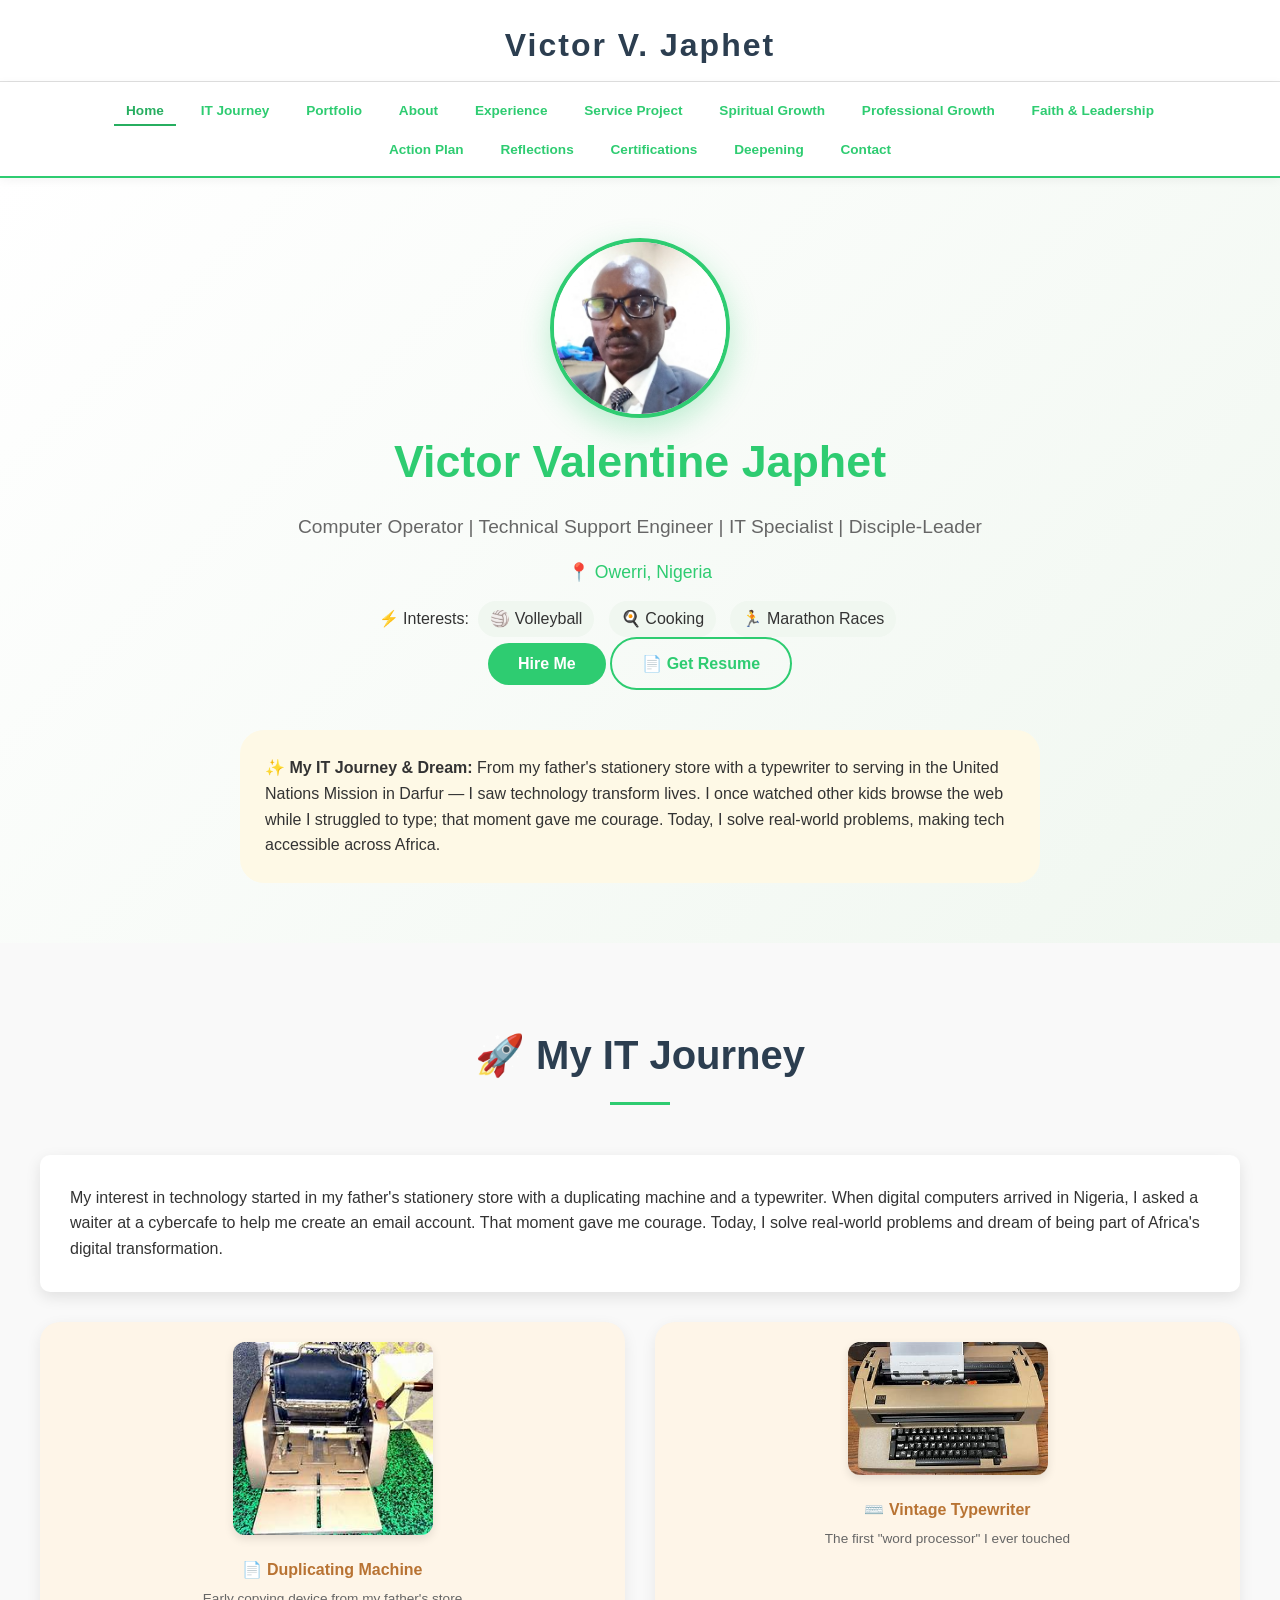
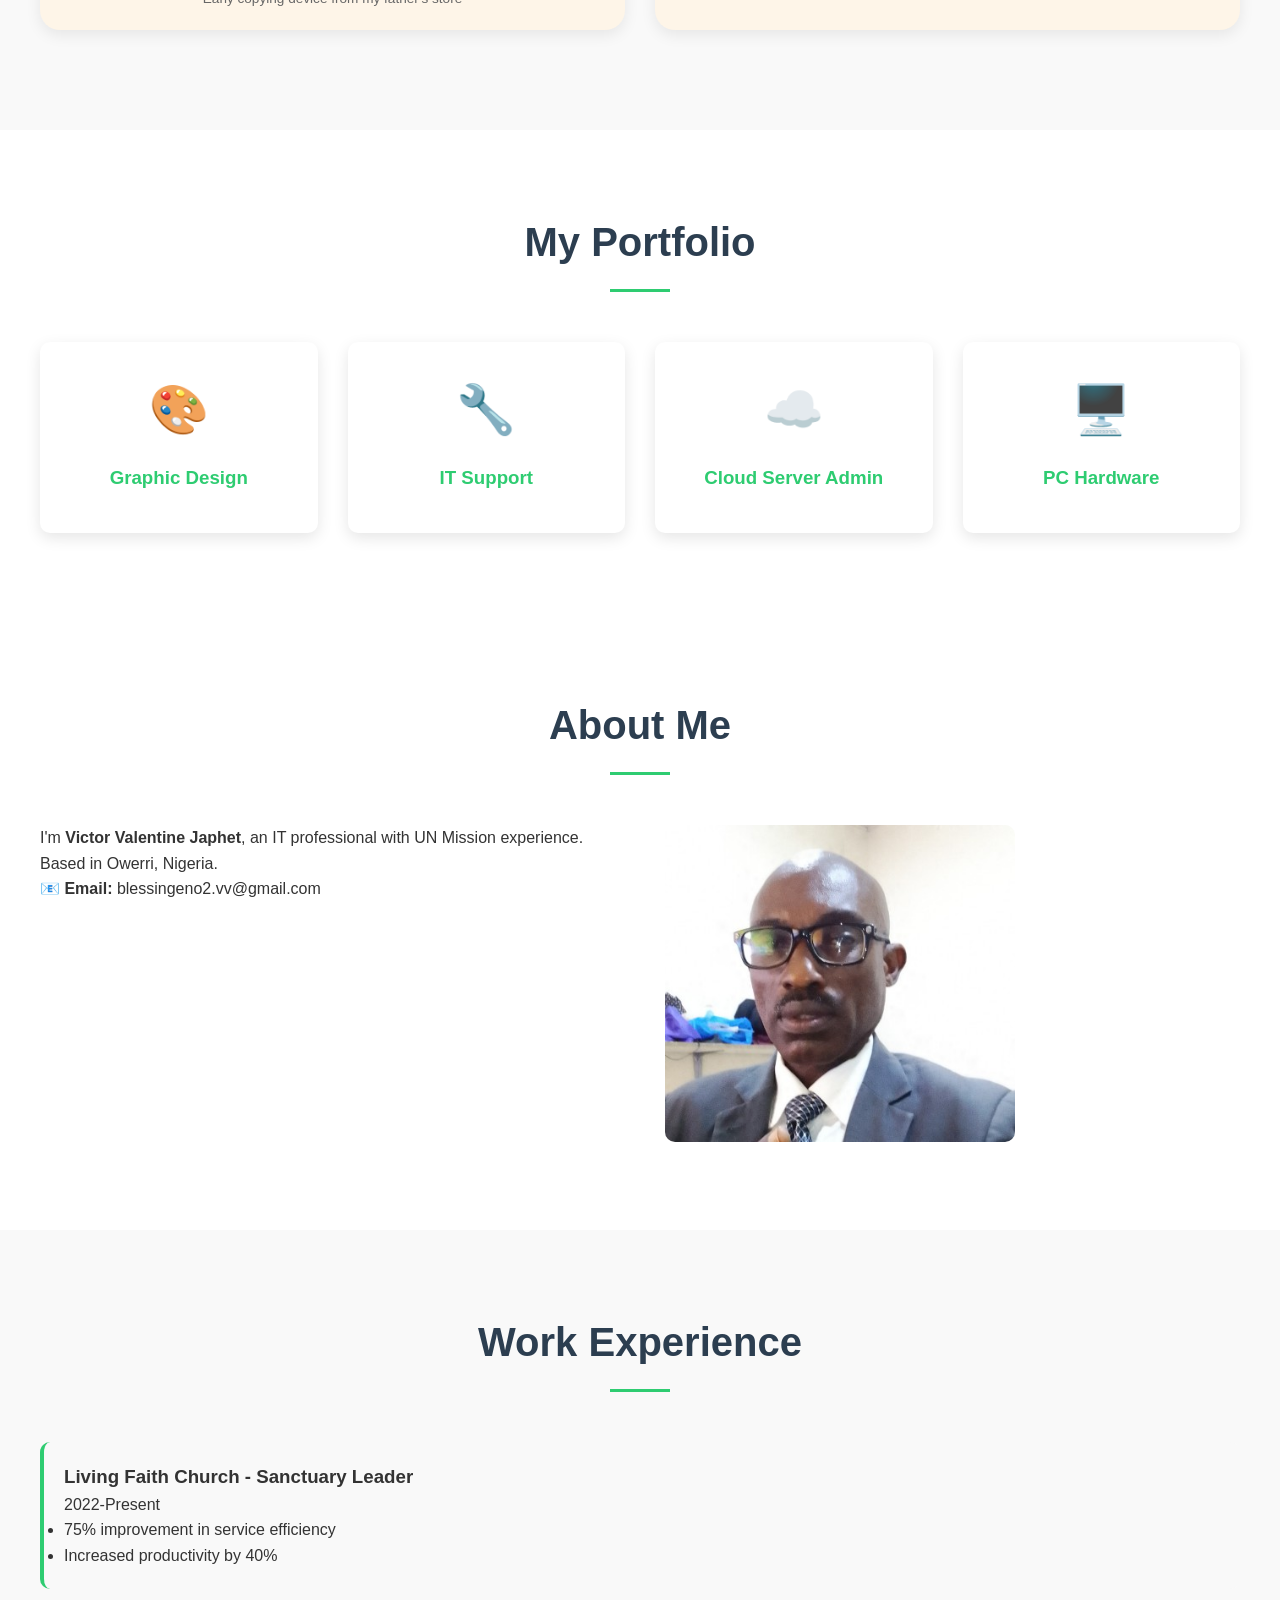
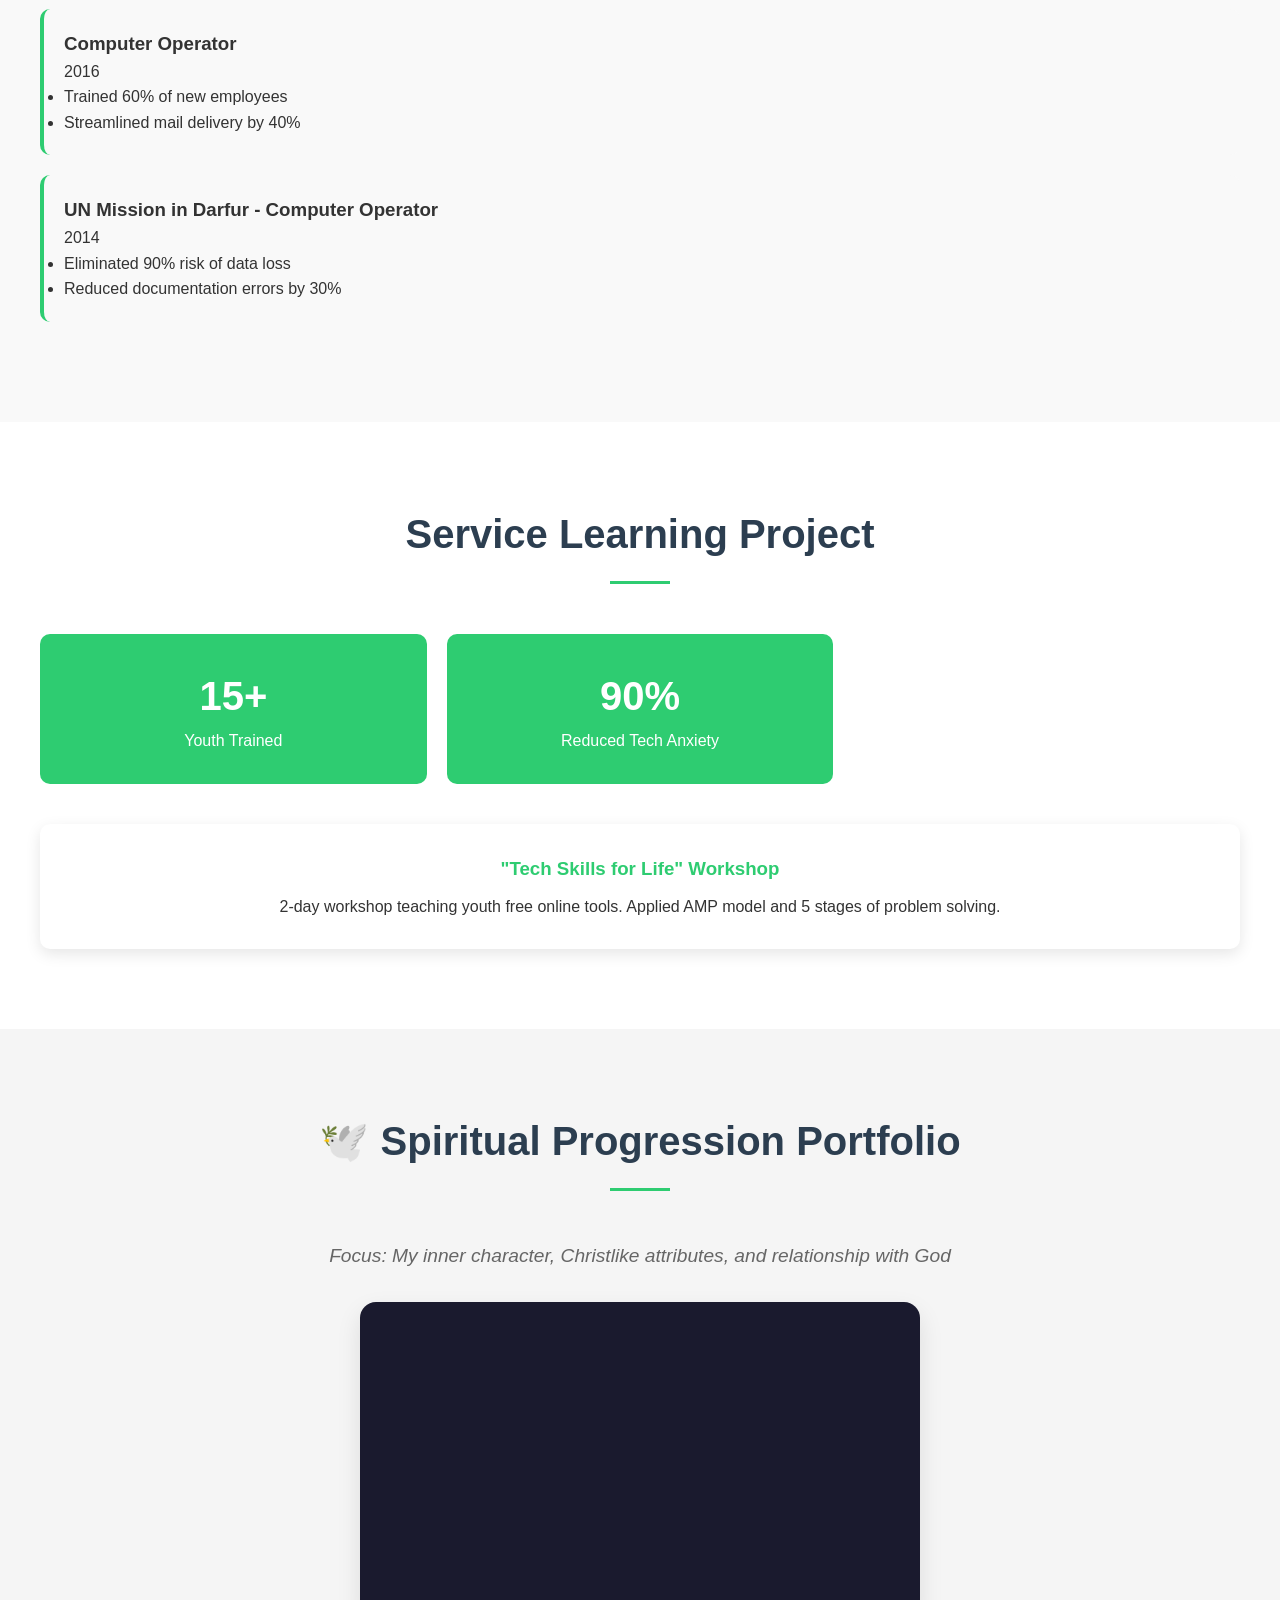
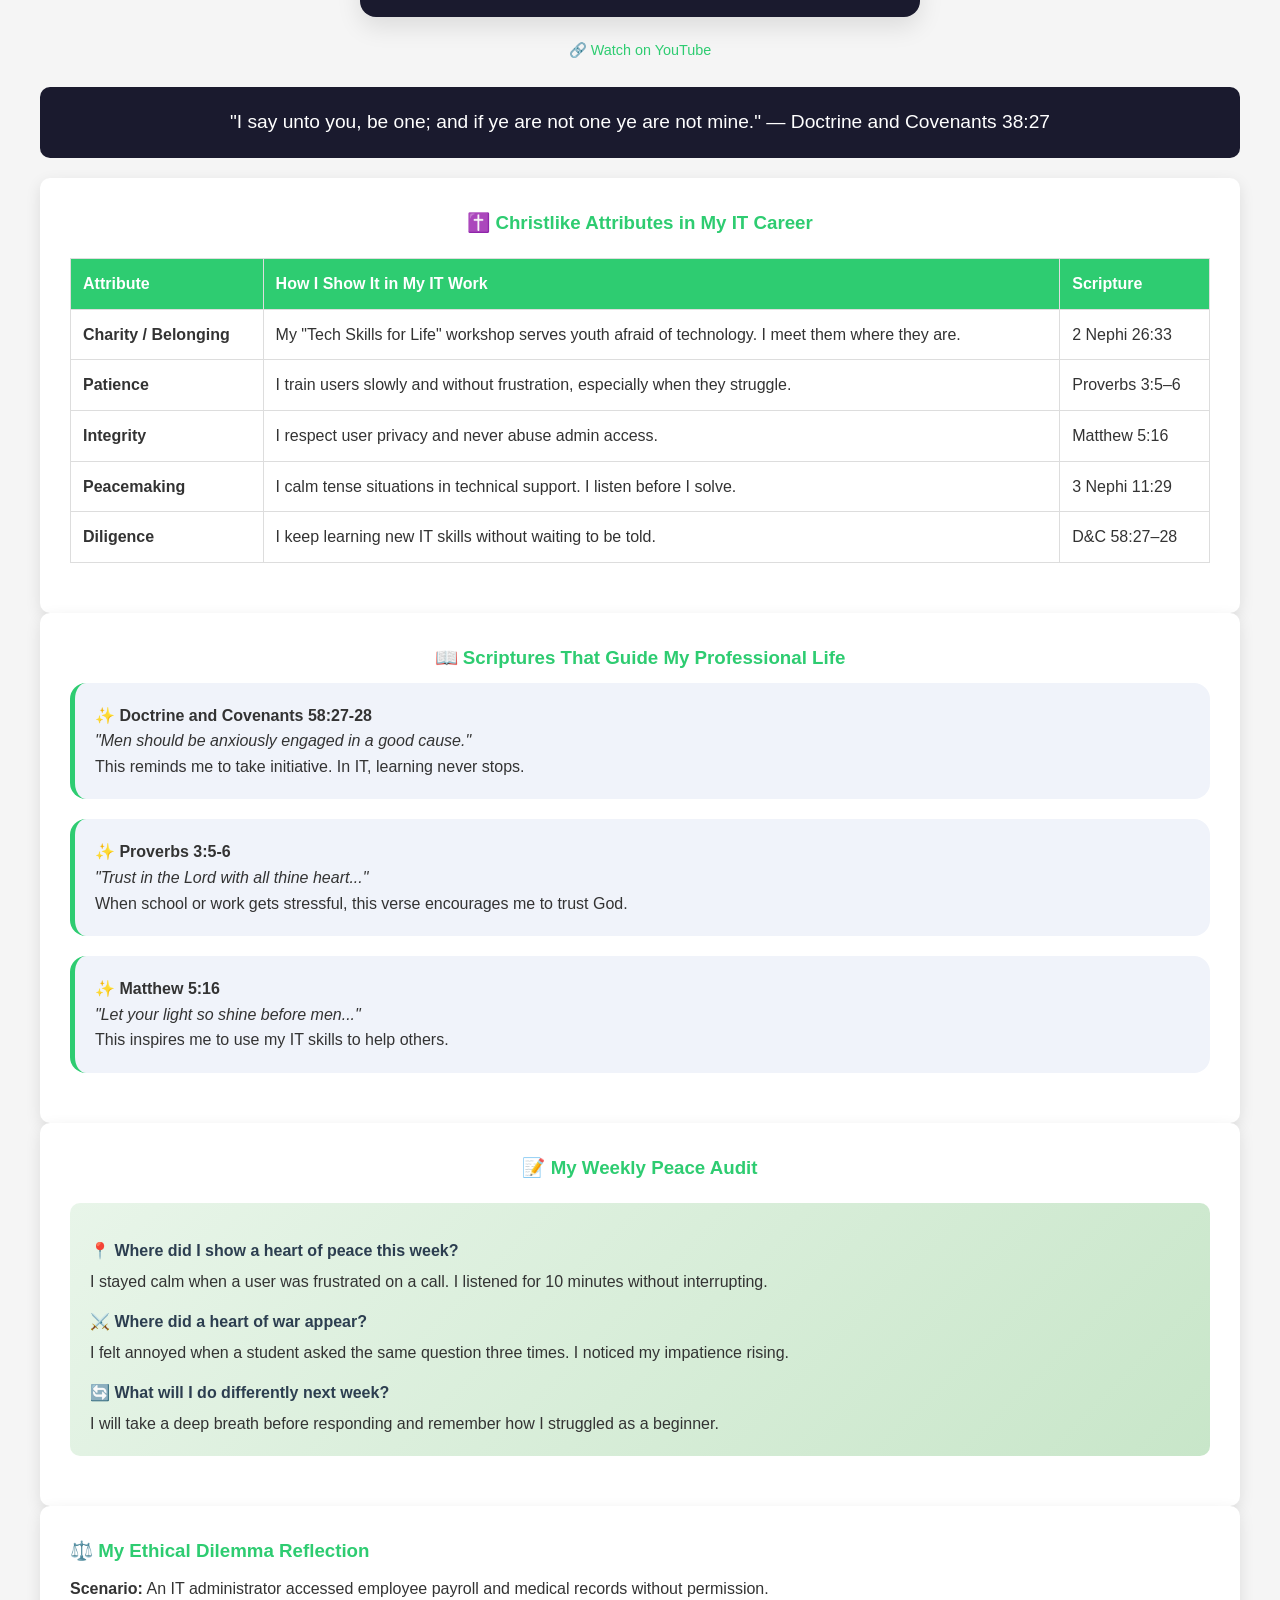
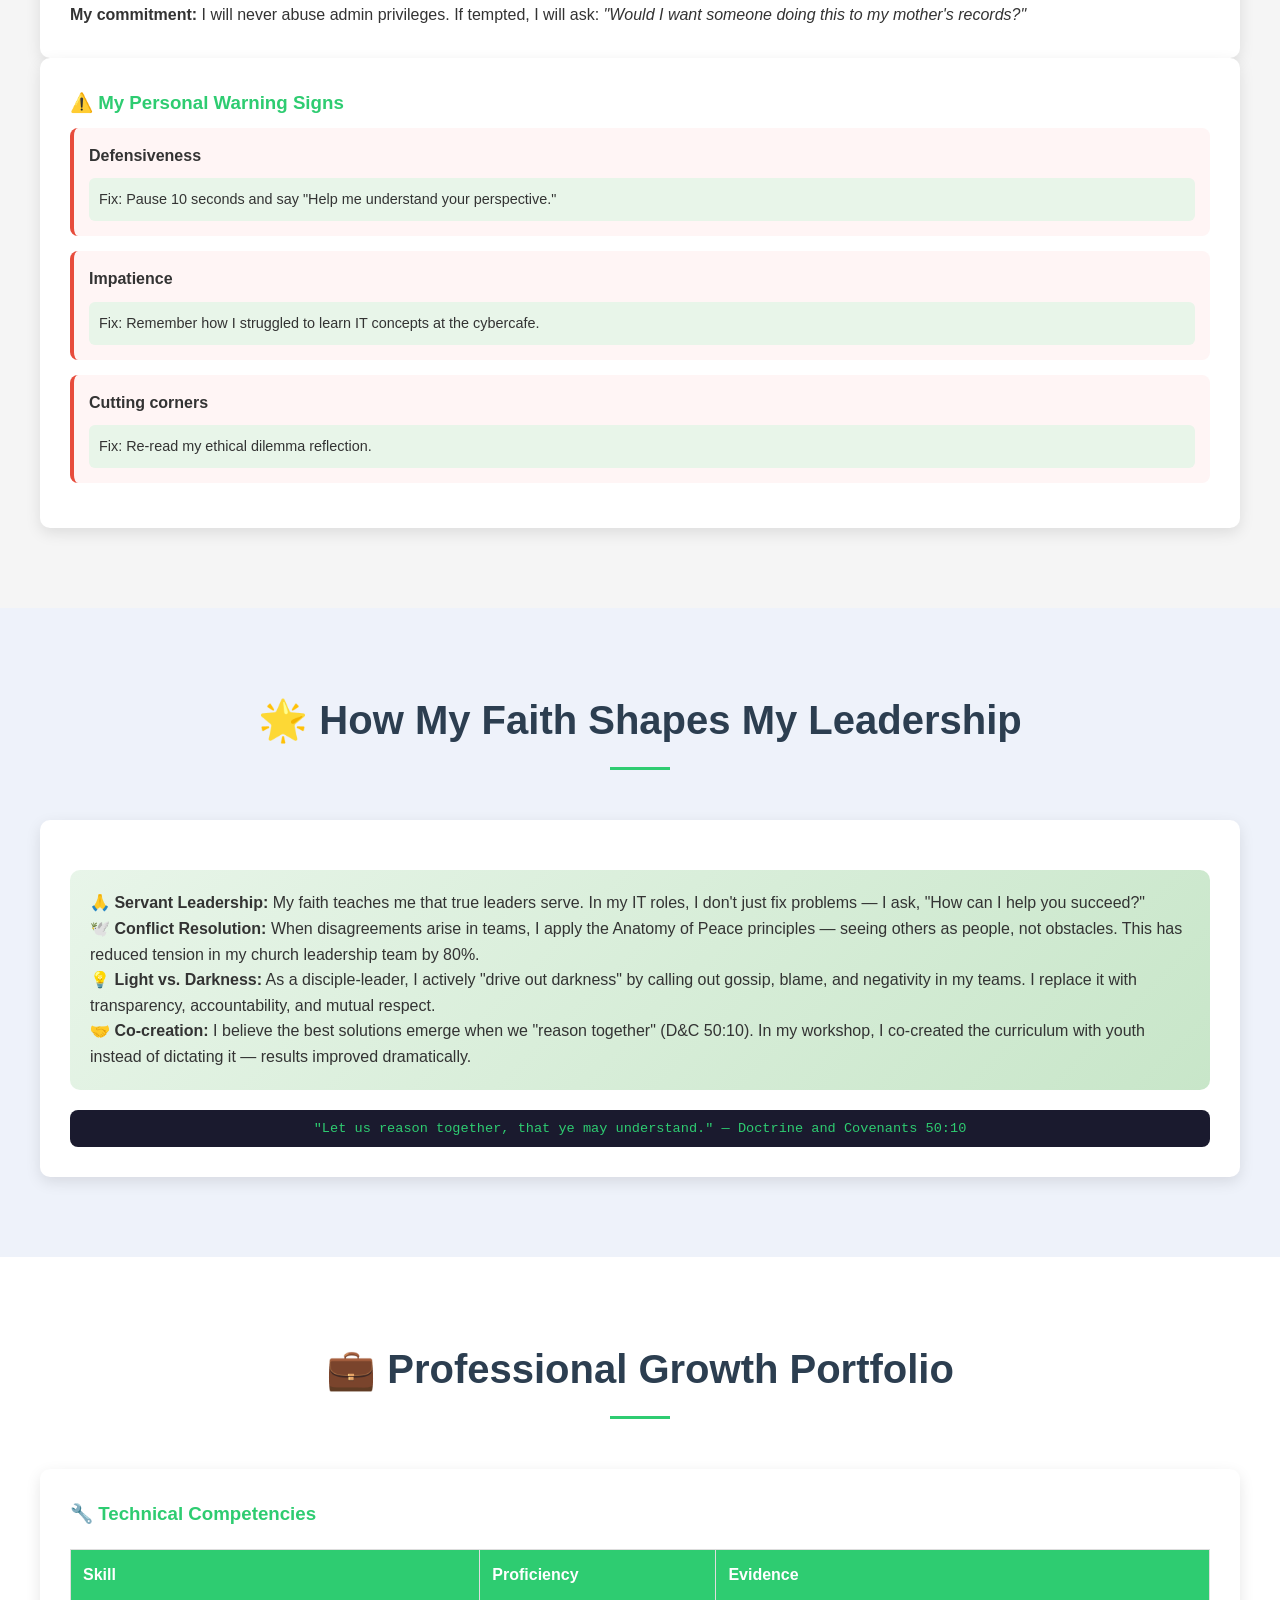
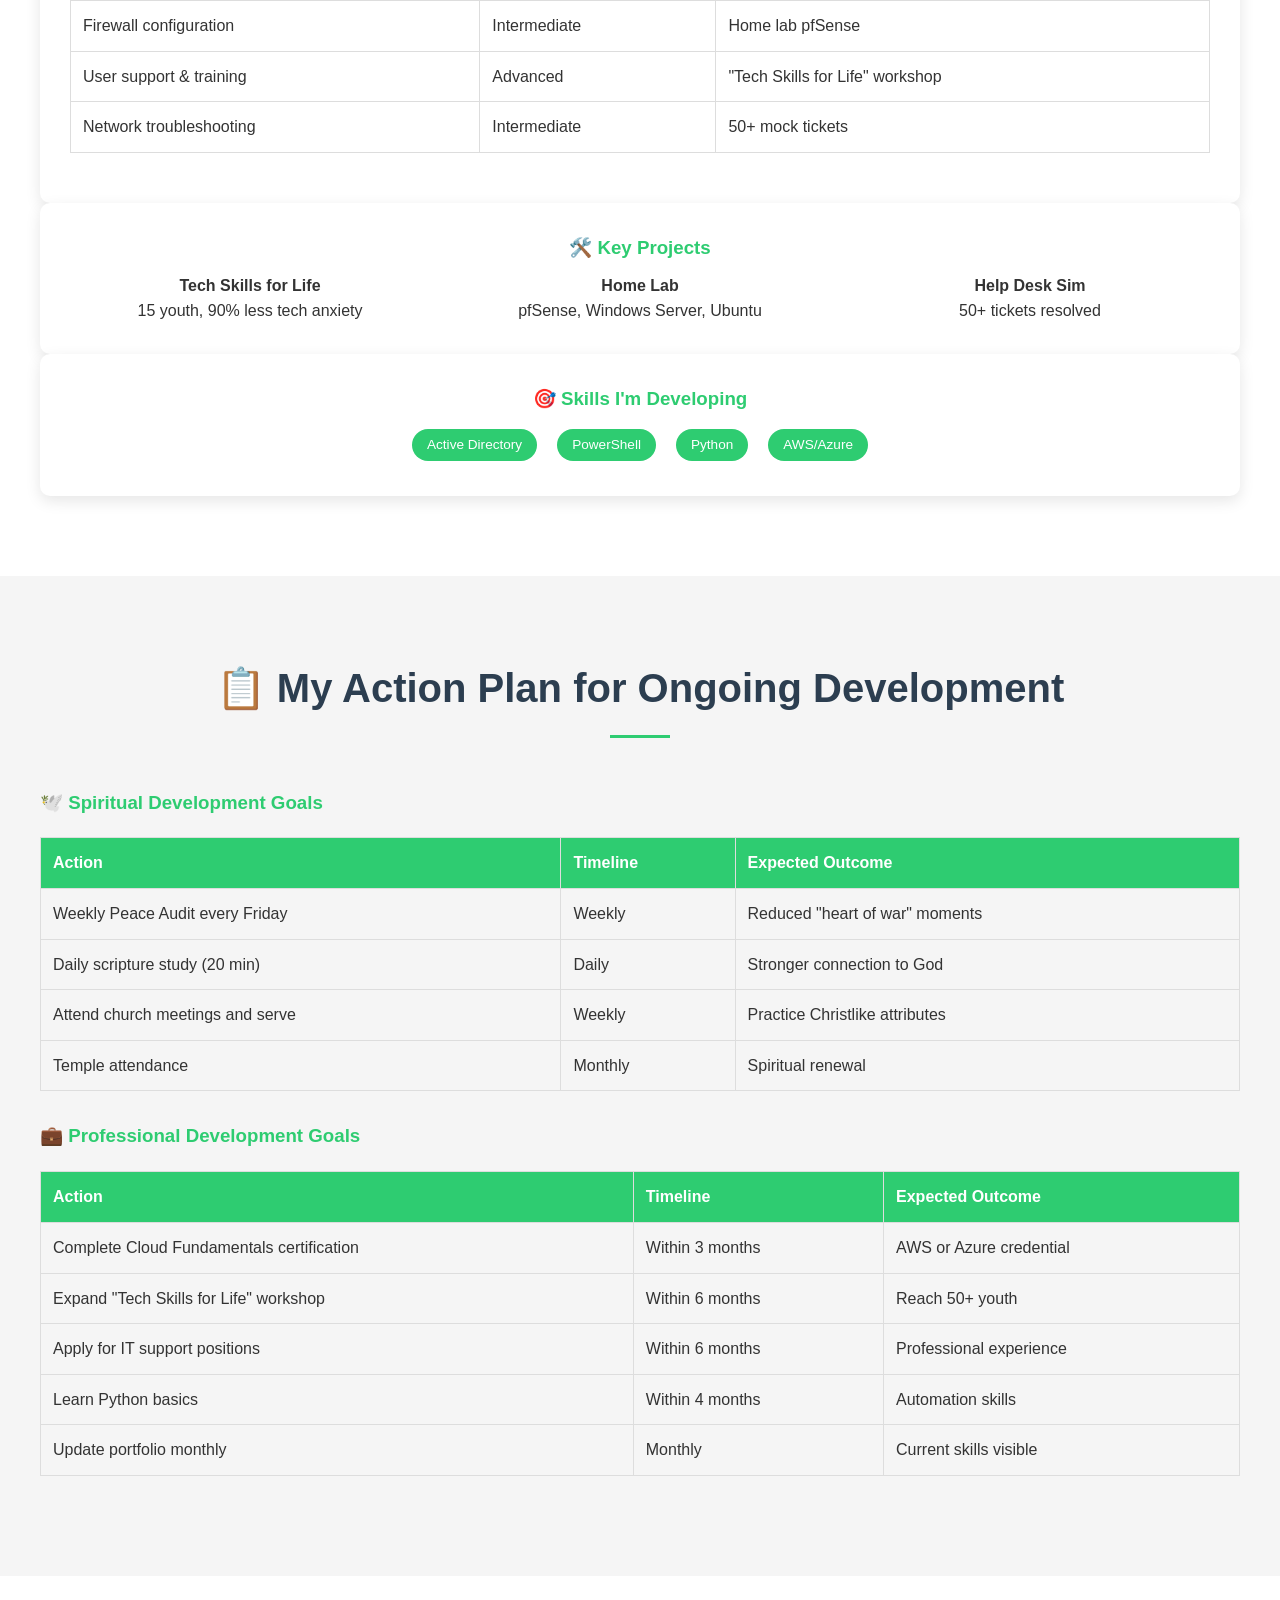
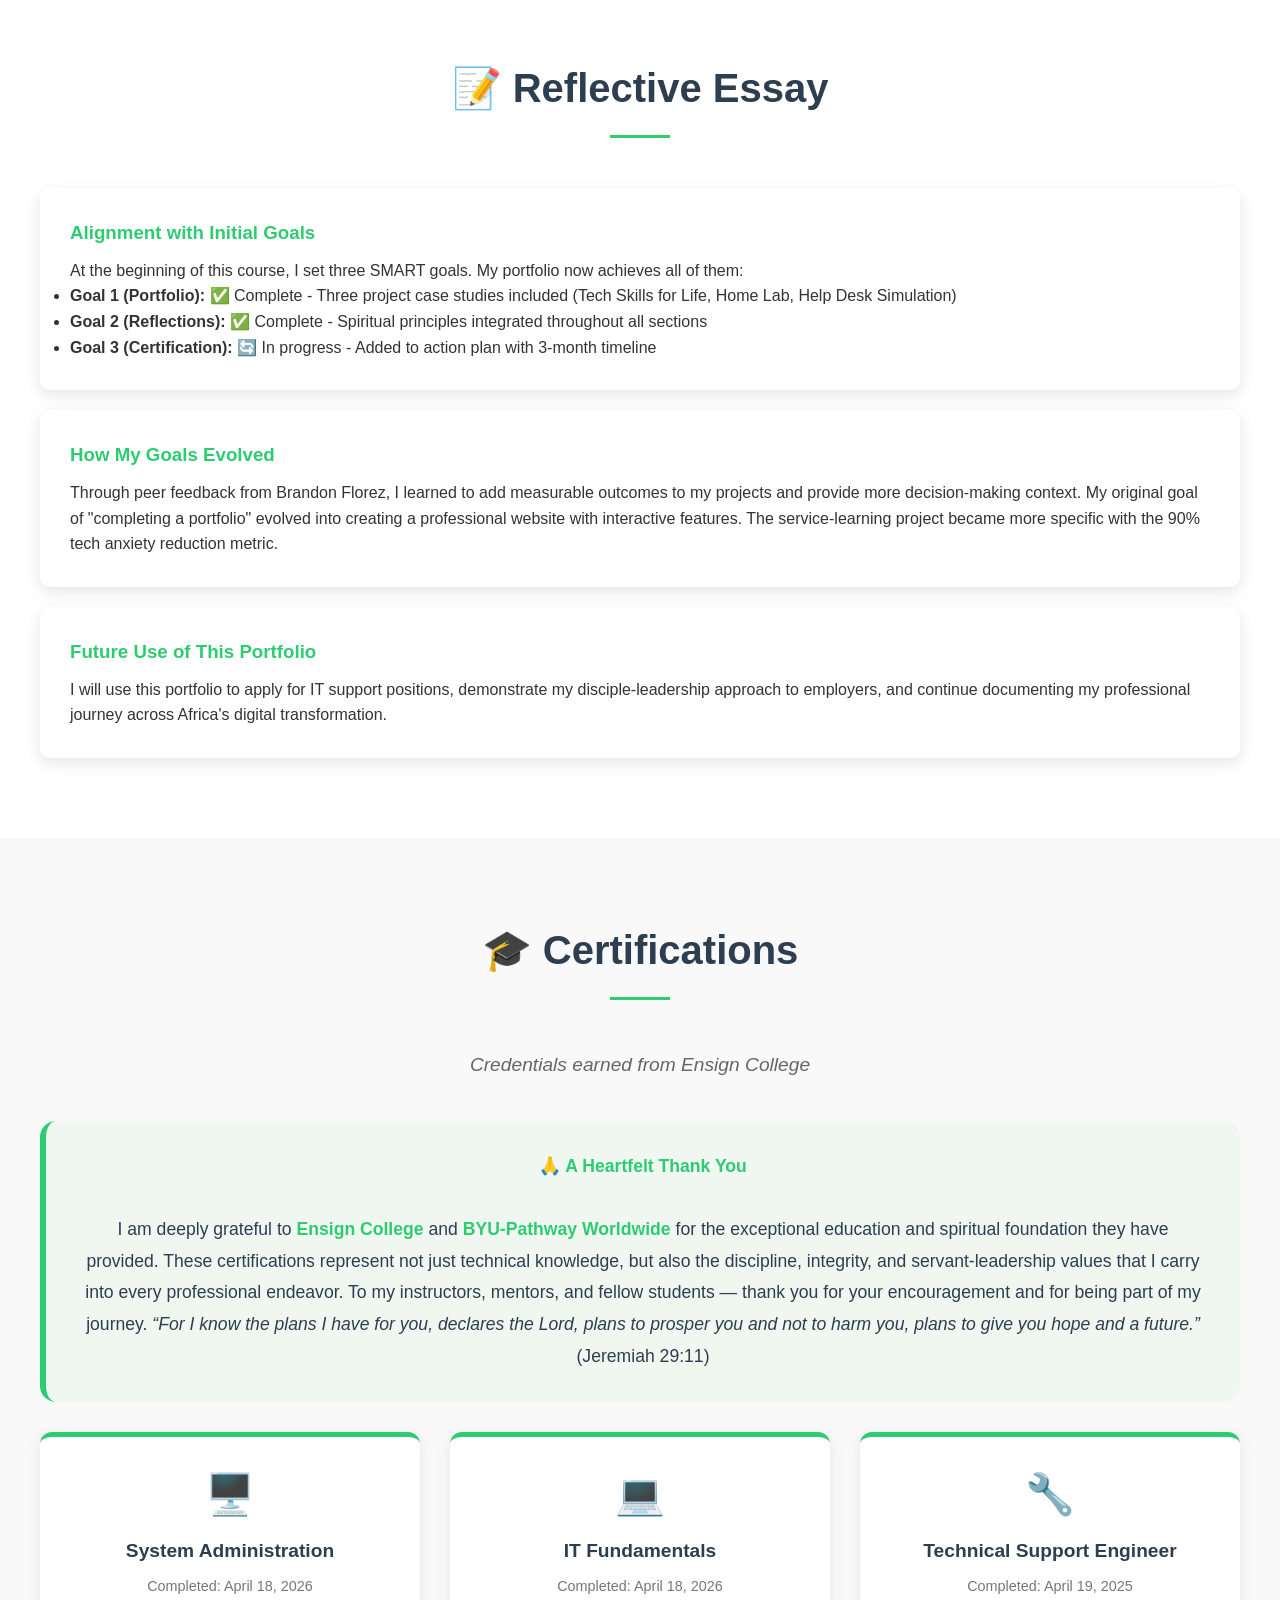
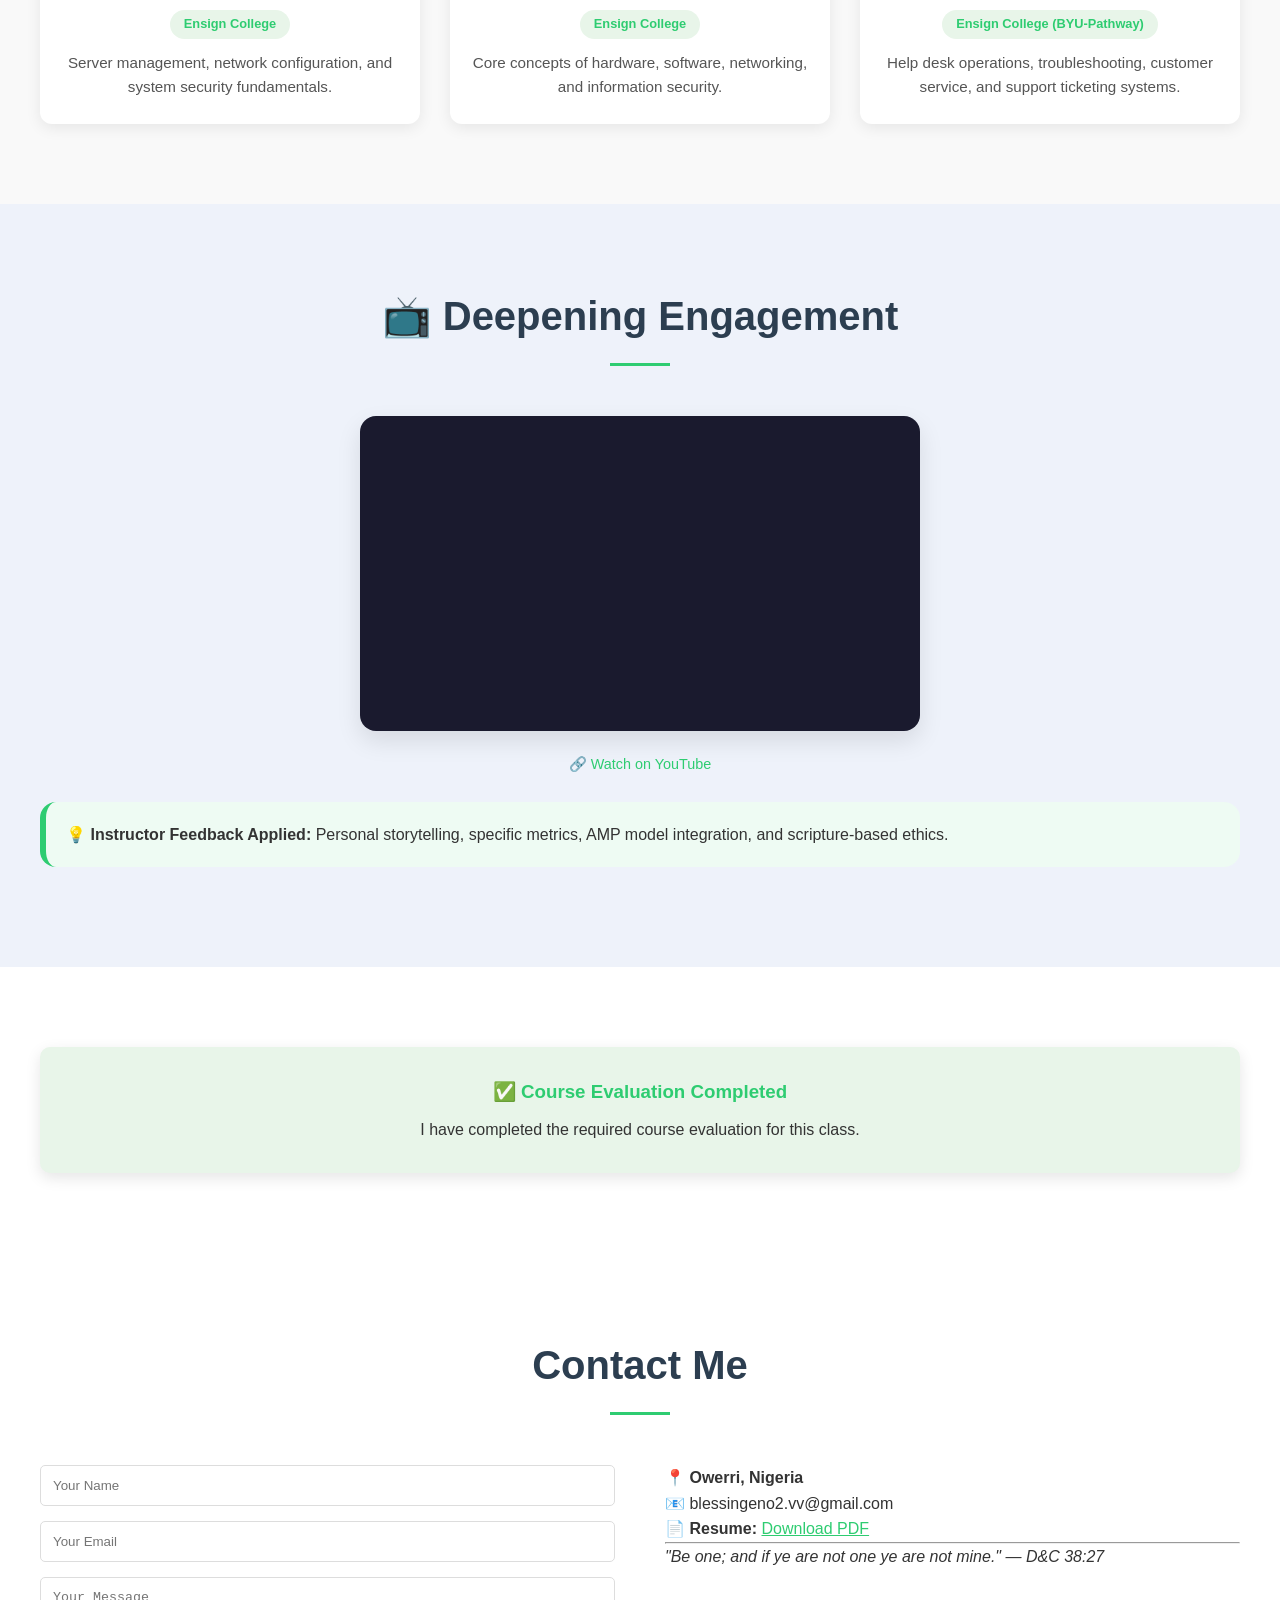
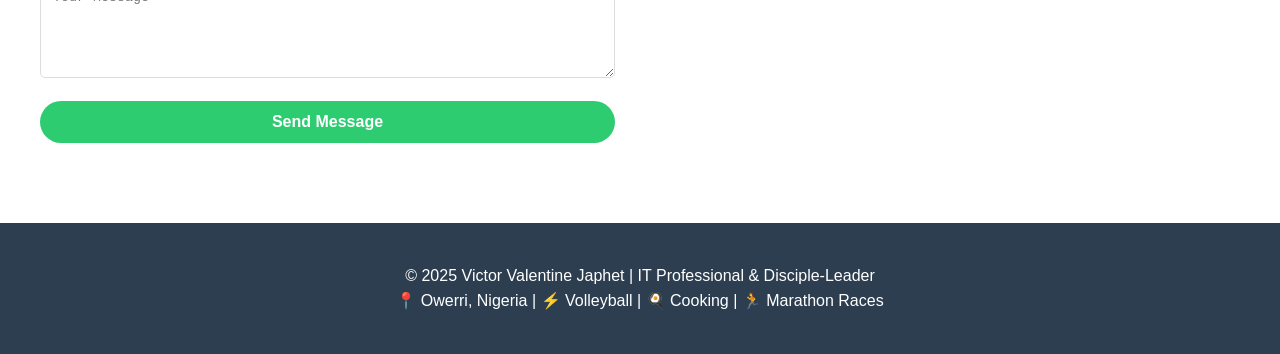
==== commit 7146bead: "Add files via upload" ====
--- a/index.html
+++ b/index.html
@@ -423,6 +423,61 @@
 
         .btn-primary:hover {
             animation: none;
+        }
+
+        /* Certification card styles */
+        .cert-grid {
+            display: grid;
+            grid-template-columns: repeat(auto-fit, minmax(280px, 1fr));
+            gap: 30px;
+            margin-top: 30px;
+        }
+        .cert-card {
+            background: #ffffff;
+            border-radius: 12px;
+            padding: 25px 20px;
+            box-shadow: 0 4px 15px rgba(0,0,0,0.08);
+            border-top: 5px solid #2ecc71;
+            transition: transform 0.3s;
+            text-align: center;
+        }
+        .cert-card:hover {
+            transform: translateY(-6px);
+        }
+        .cert-card h4 {
+            color: #2c3e50;
+            font-size: 1.2rem;
+            margin-bottom: 8px;
+        }
+        .cert-card .cert-date {
+            color: #777;
+            font-size: 0.9rem;
+            margin-bottom: 12px;
+        }
+        .cert-card .cert-badge {
+            display: inline-block;
+            background: #e8f5e9;
+            color: #2ecc71;
+            padding: 4px 14px;
+            border-radius: 20px;
+            font-size: 0.8rem;
+            font-weight: 600;
+        }
+        .appreciation-box {
+            background: #f0f7f0;
+            border-radius: 16px;
+            padding: 30px 35px;
+            margin: 40px 0 20px;
+            text-align: center;
+            border-left: 6px solid #2ecc71;
+        }
+        .appreciation-box p {
+            font-size: 1.1rem;
+            color: #2c3e50;
+            line-height: 1.8;
+        }
+        .appreciation-box strong {
+            color: #2ecc71;
         }
     </style>
 </head>
@@ -444,7 +499,7 @@
             <li><a href="#faith-leadership">Faith & Leadership</a></li>
             <li><a href="#action-plan">Action Plan</a></li>
             <li><a href="#reflective-essay">Reflections</a></li>
-            <!-- <li><a href="#peer-review-report">Peer Reviews</a></li> --> <!-- REMOVED -->
+            <li><a href="#certifications">Certifications</a></li> <!-- NEW -->
             <li><a href="#deepening">Deepening</a></li>
             <li><a href="#contact">Contact</a></li>
         </ul>
@@ -642,7 +697,56 @@
     </div>
 </section>
 
-<!-- PEER REVIEW REPORT SECTION REMOVED -->
+<!-- ========== NEW: CERTIFICATIONS SECTION ========= -->
+<section id="certifications" style="background:#f9f9f9;">
+    <div class="container">
+        <h2 class="section-title">🎓 Certifications</h2>
+        <div class="section-subtitle">Credentials earned from Ensign College</div>
+
+        <div class="appreciation-box">
+            <p>
+                <strong>🙏 A Heartfelt Thank You</strong><br><br>
+                I am deeply grateful to <strong>Ensign College</strong> and <strong>BYU-Pathway Worldwide</strong> 
+                for the exceptional education and spiritual foundation they have provided. These certifications 
+                represent not just technical knowledge, but also the discipline, integrity, and servant-leadership 
+                values that I carry into every professional endeavor. To my instructors, mentors, and fellow students — 
+                thank you for your encouragement and for being part of my journey. <em>“For I know the plans I have for you, 
+                declares the Lord, plans to prosper you and not to harm you, plans to give you hope and a future.”</em> 
+                (Jeremiah 29:11)
+            </p>
+        </div>
+
+        <div class="cert-grid">
+            <div class="cert-card">
+                <div style="font-size: 2.5rem; margin-bottom: 10px;">🖥️</div>
+                <h4>System Administration</h4>
+                <div class="cert-date">Completed: April 18, 2026</div>
+                <span class="cert-badge">Ensign College</span>
+                <p style="margin-top: 12px; font-size: 0.95rem; color: #555;">
+                    Server management, network configuration, and system security fundamentals.
+                </p>
+            </div>
+            <div class="cert-card">
+                <div style="font-size: 2.5rem; margin-bottom: 10px;">💻</div>
+                <h4>IT Fundamentals</h4>
+                <div class="cert-date">Completed: April 18, 2026</div>
+                <span class="cert-badge">Ensign College</span>
+                <p style="margin-top: 12px; font-size: 0.95rem; color: #555;">
+                    Core concepts of hardware, software, networking, and information security.
+                </p>
+            </div>
+            <div class="cert-card">
+                <div style="font-size: 2.5rem; margin-bottom: 10px;">🔧</div>
+                <h4>Technical Support Engineer</h4>
+                <div class="cert-date">Completed: April 19, 2025</div>
+                <span class="cert-badge">Ensign College (BYU-Pathway)</span>
+                <p style="margin-top: 12px; font-size: 0.95rem; color: #555;">
+                    Help desk operations, troubleshooting, customer service, and support ticketing systems.
+                </p>
+            </div>
+        </div>
+    </div>
+</section>
 
 <!-- Deepening Engagement -->
 <section id="deepening" style="background:#eef2fa;">
@@ -710,4 +814,4 @@
     document.getElementById('contactForm')?.addEventListener('submit', function(e) { e.preventDefault(); alert('Thank you! Victor will reply soon.'); this.reset(); });
 </script>
 </body>
-</html>
+</html>
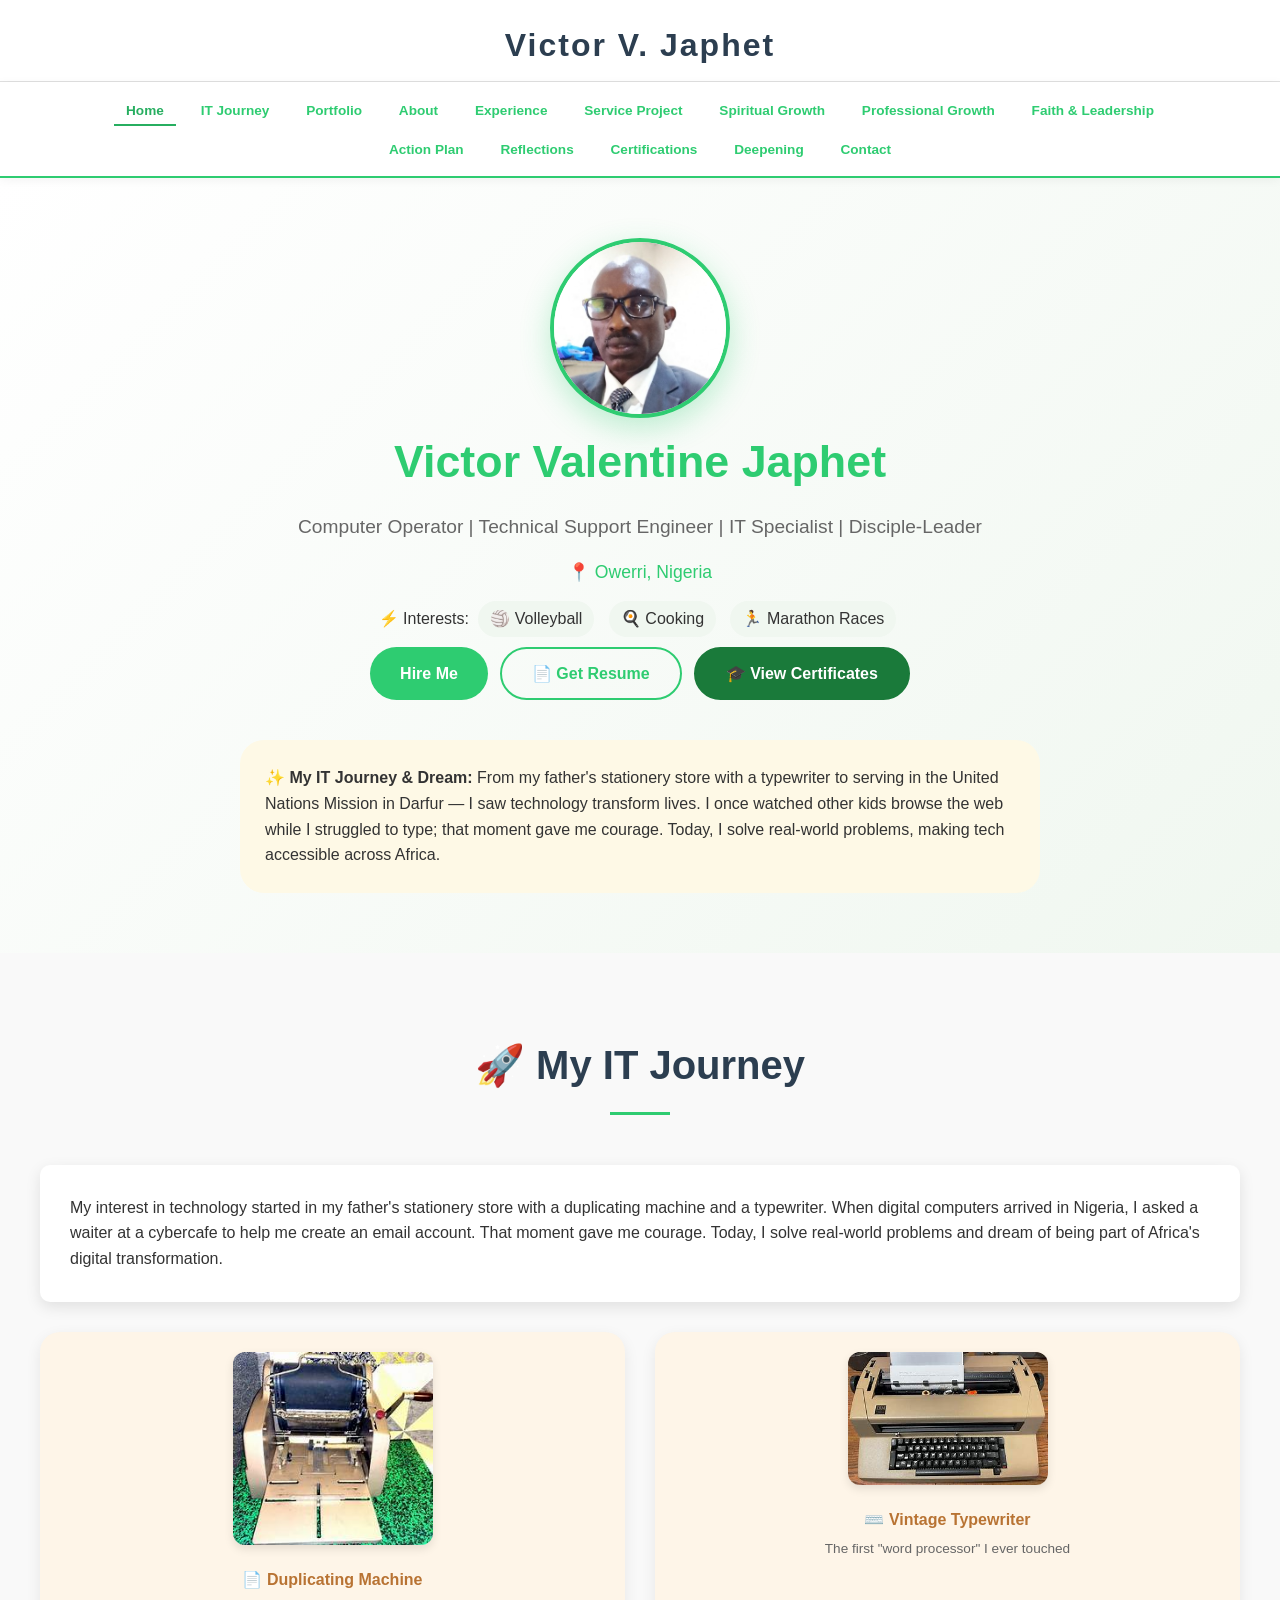
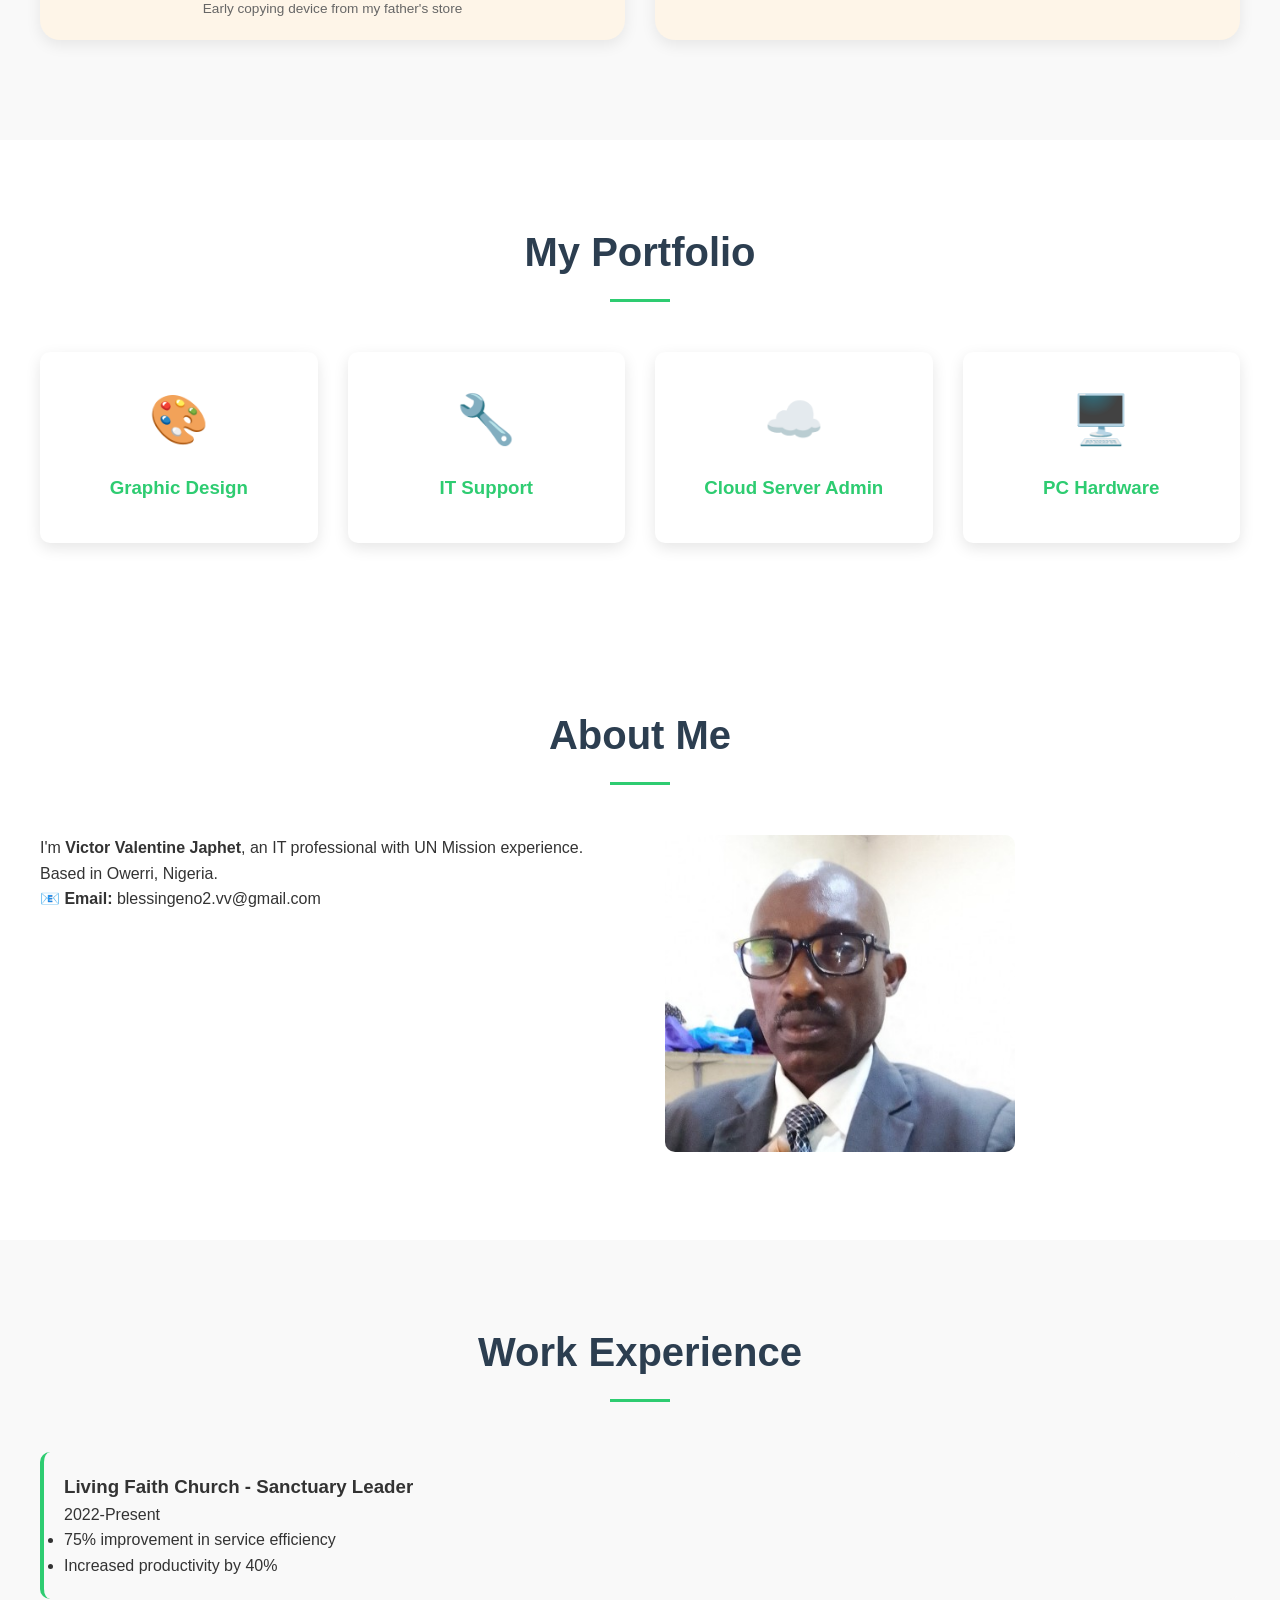
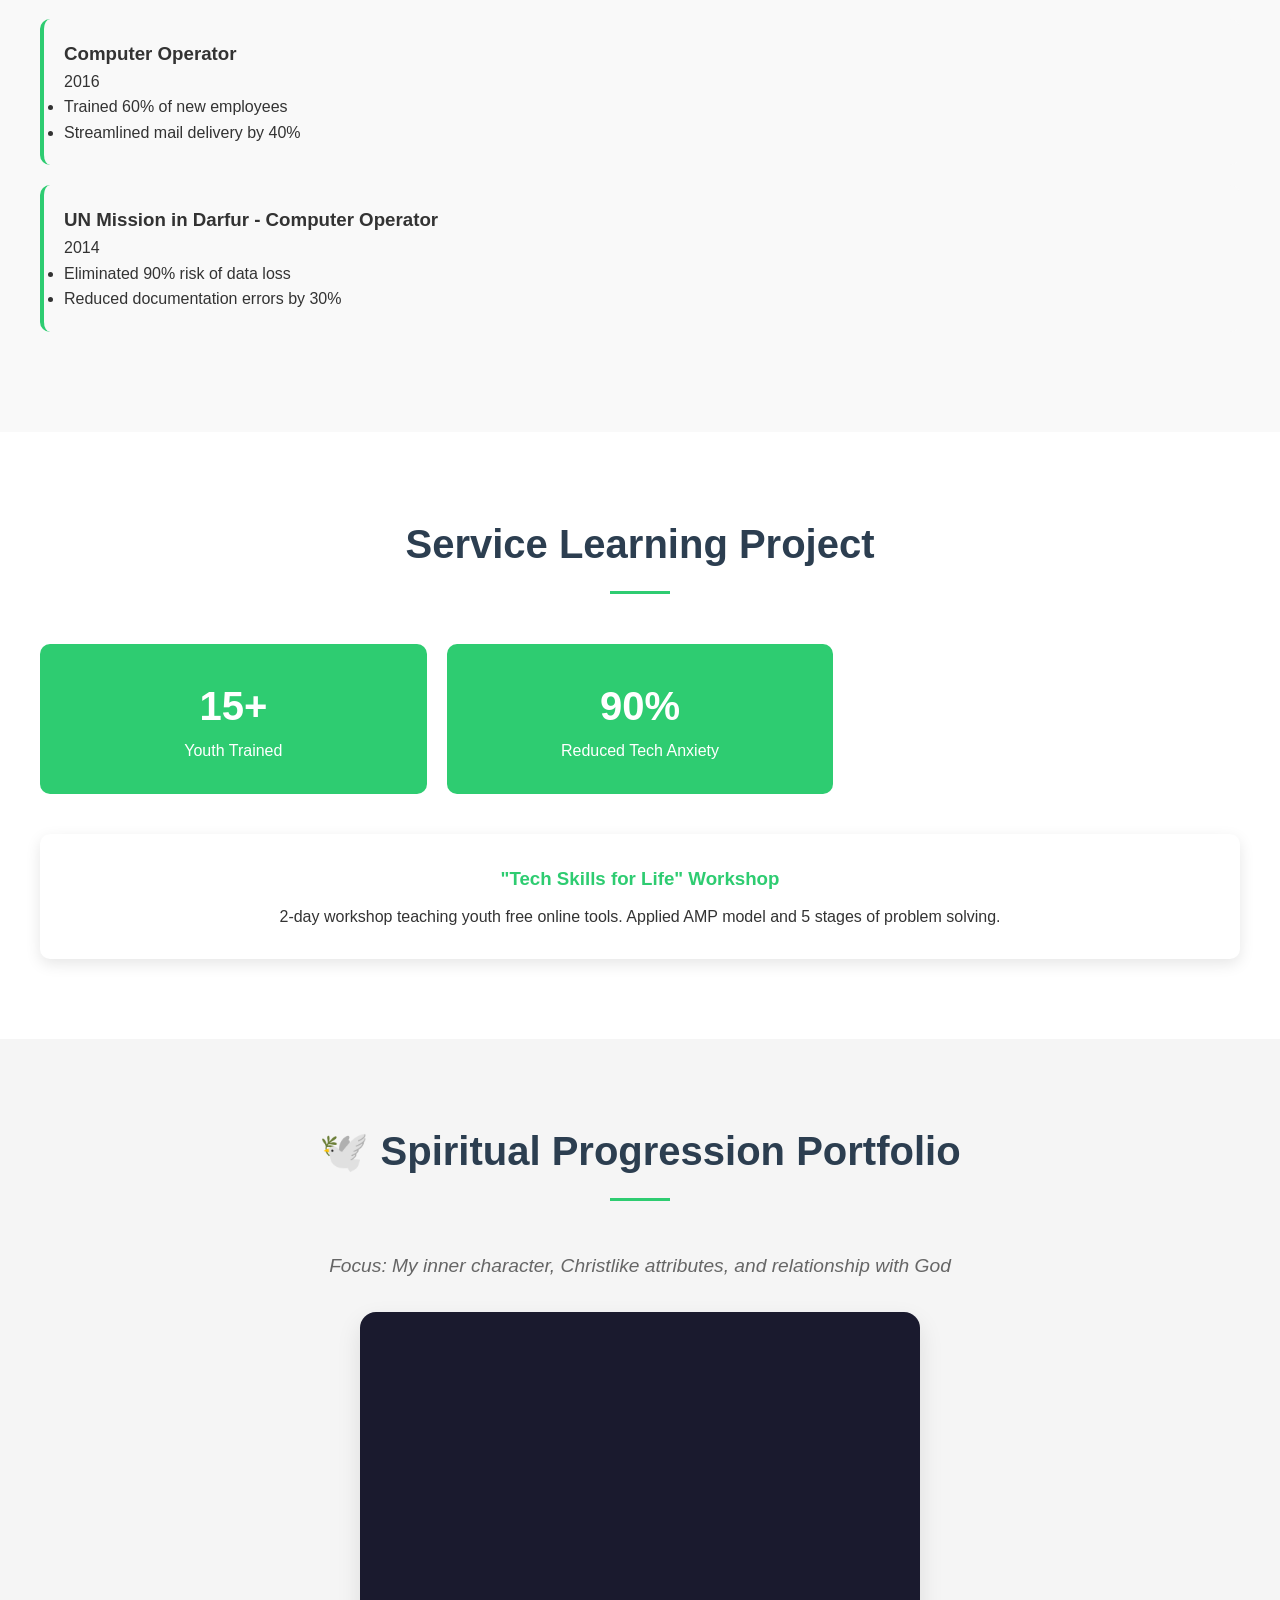
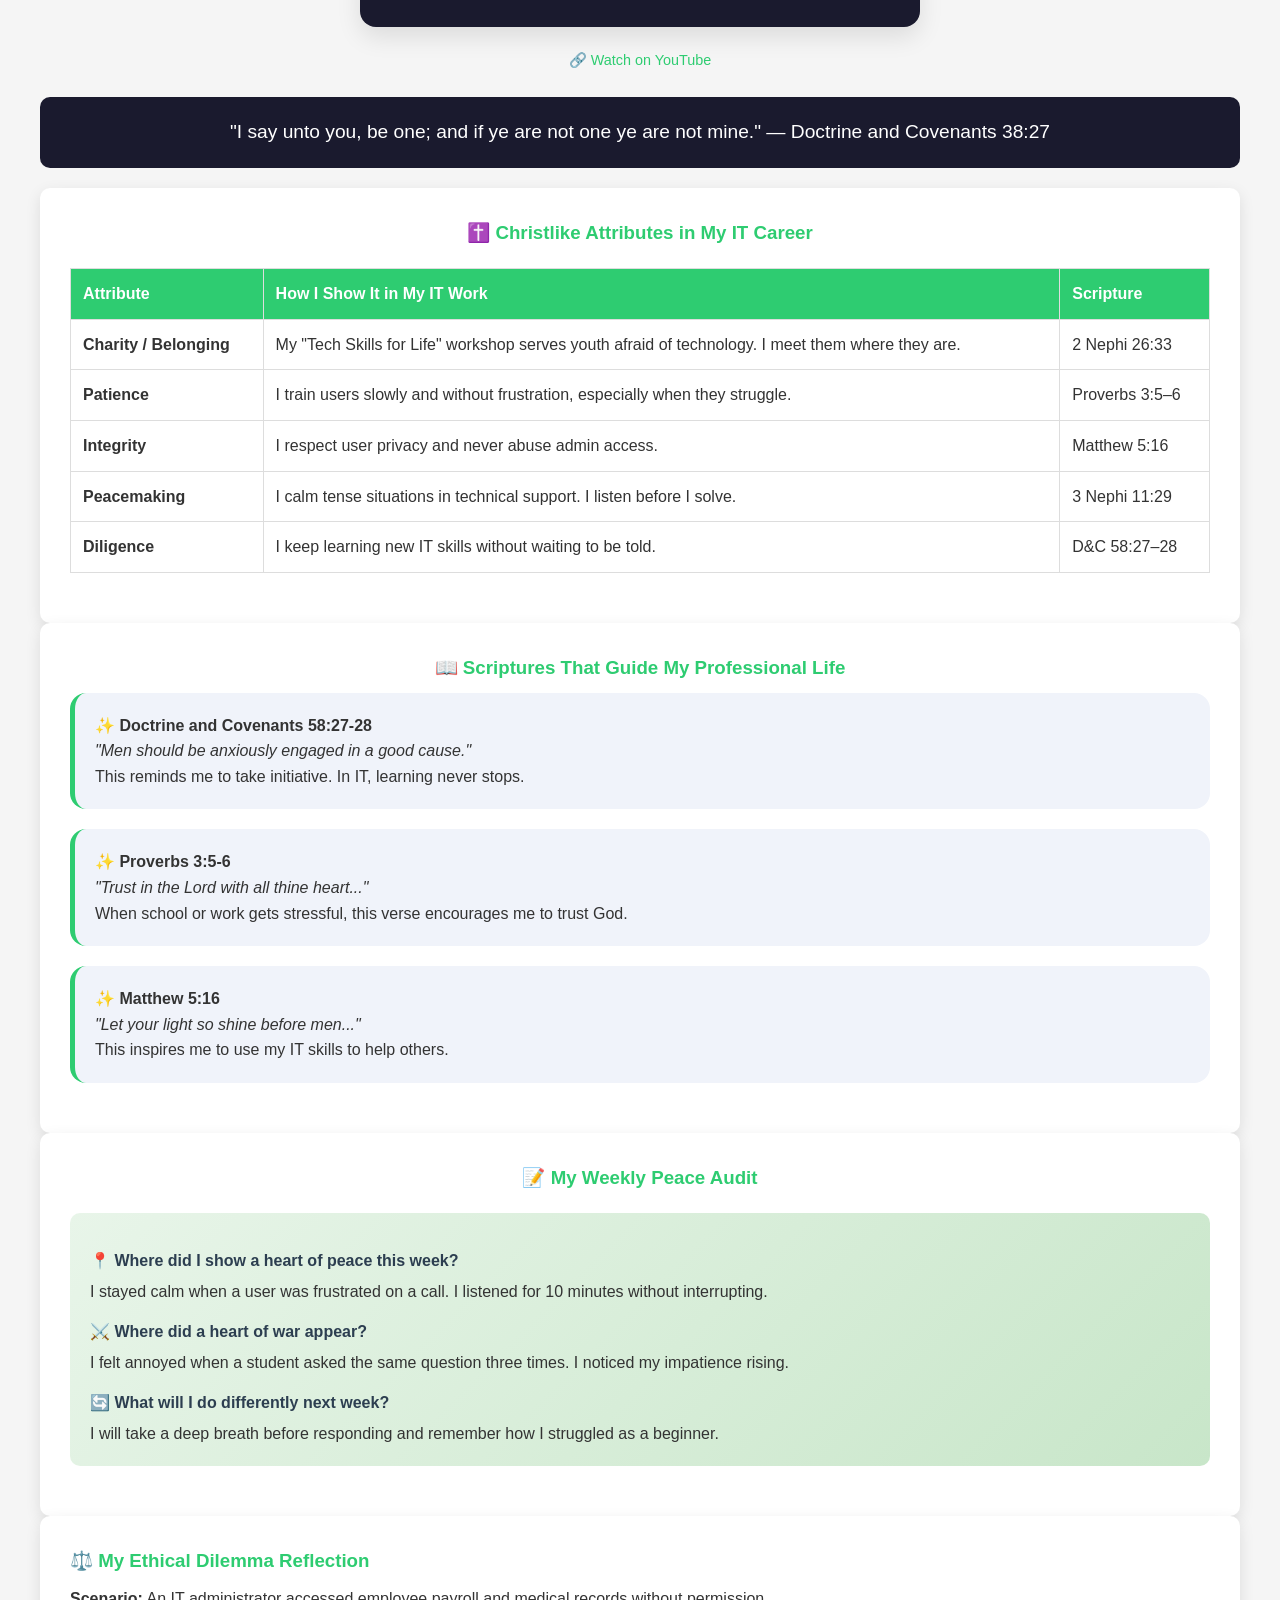
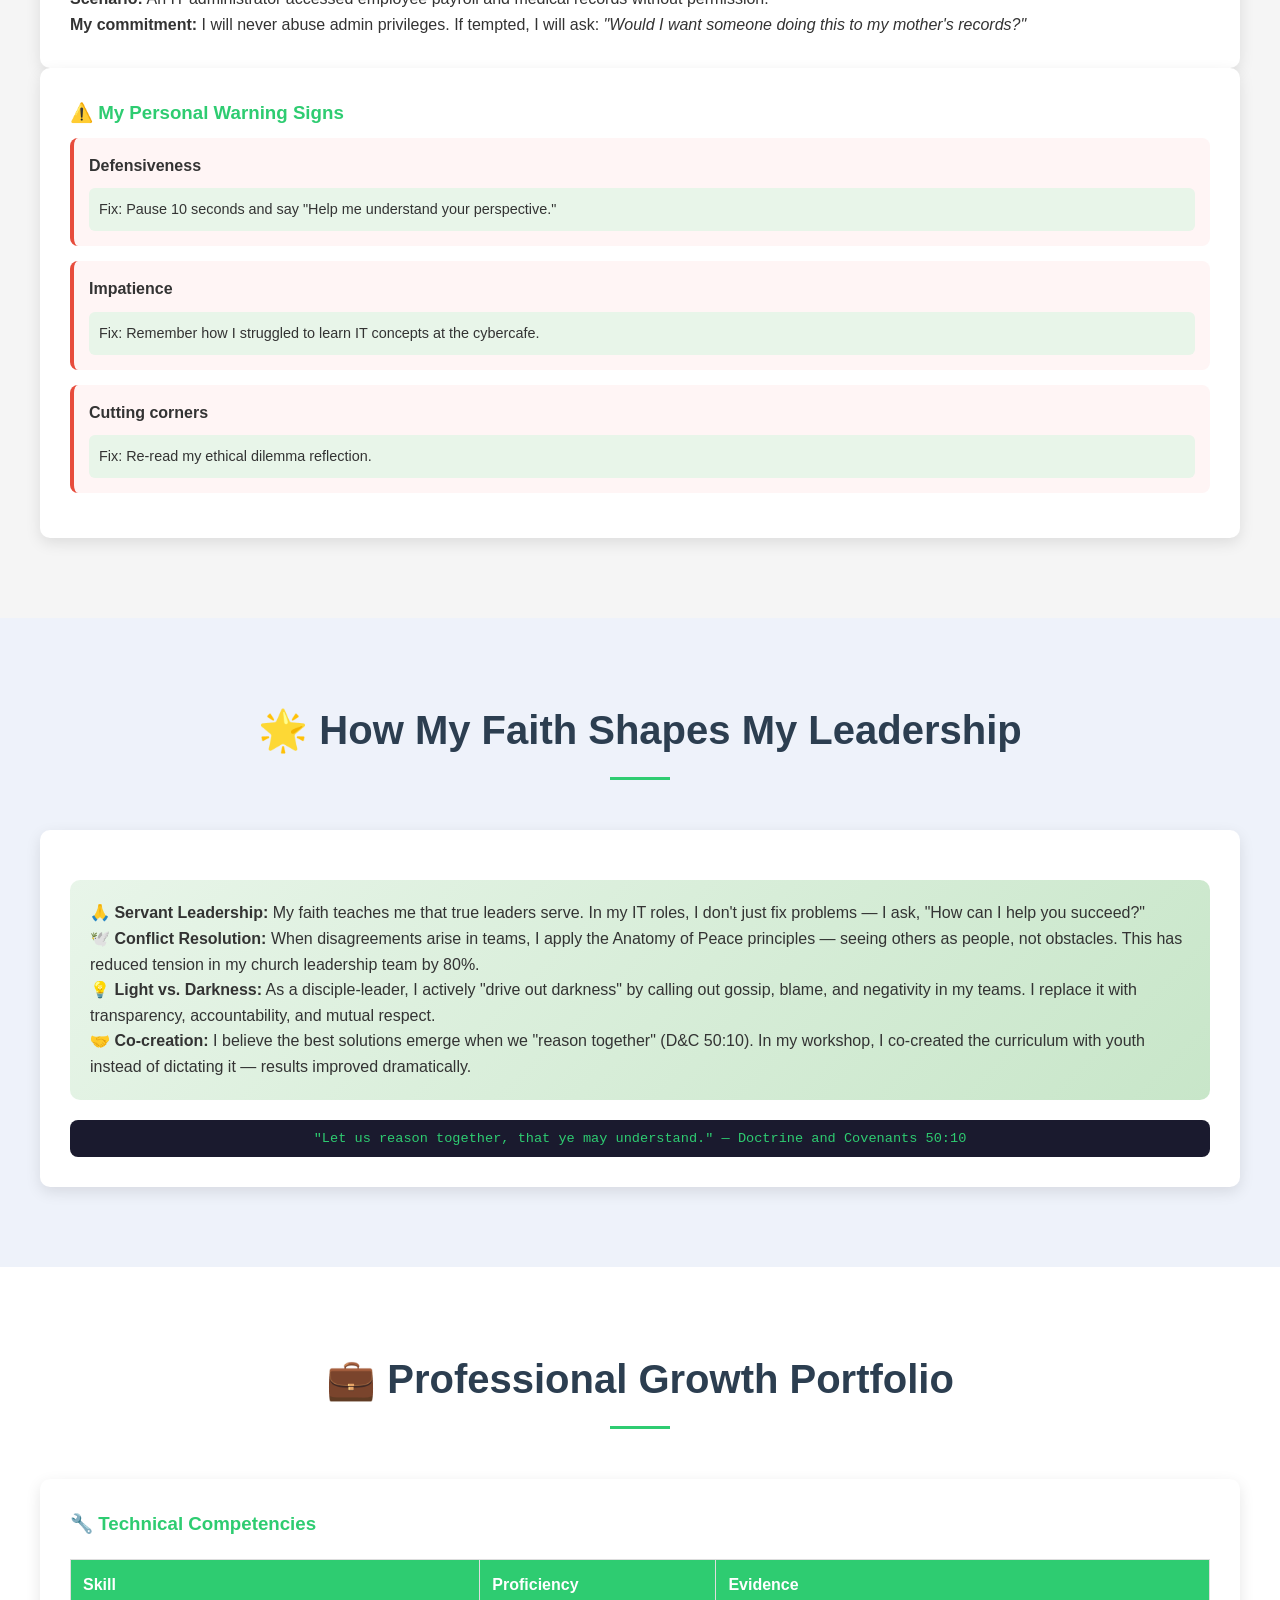
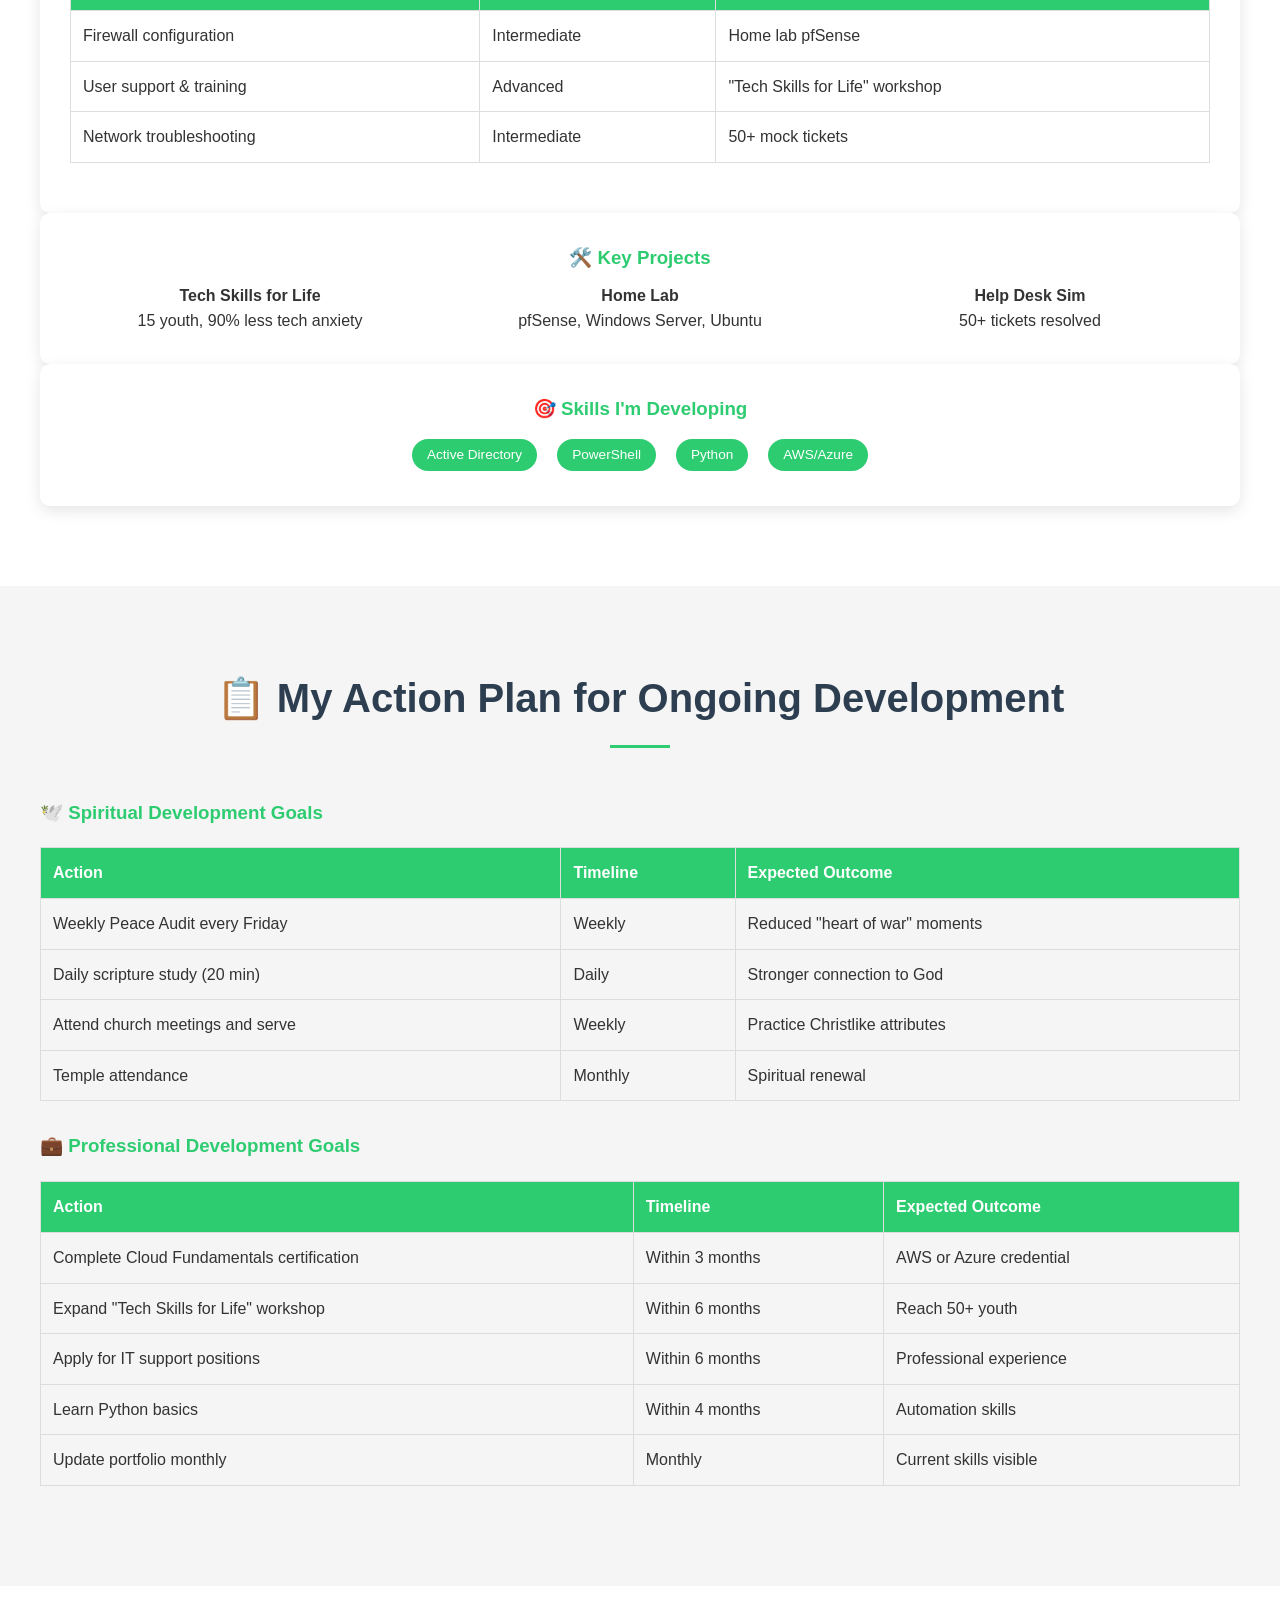
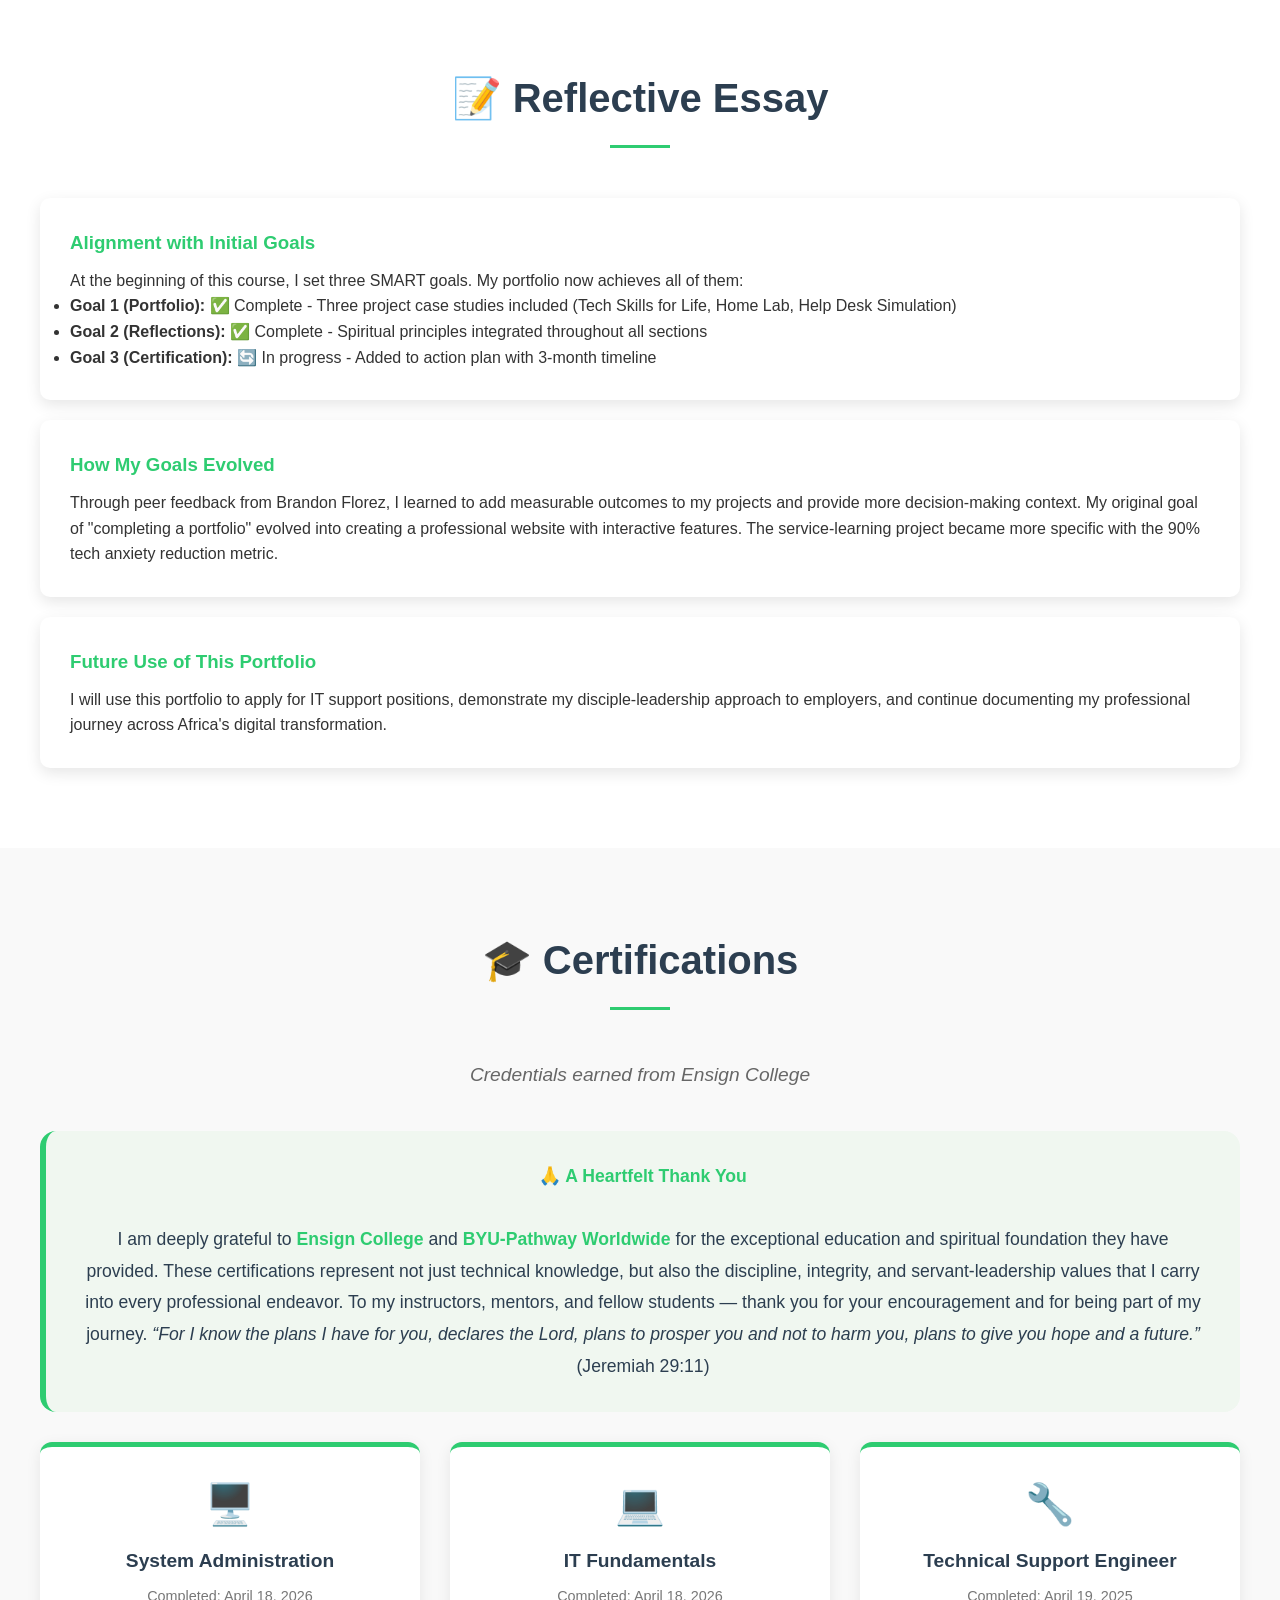
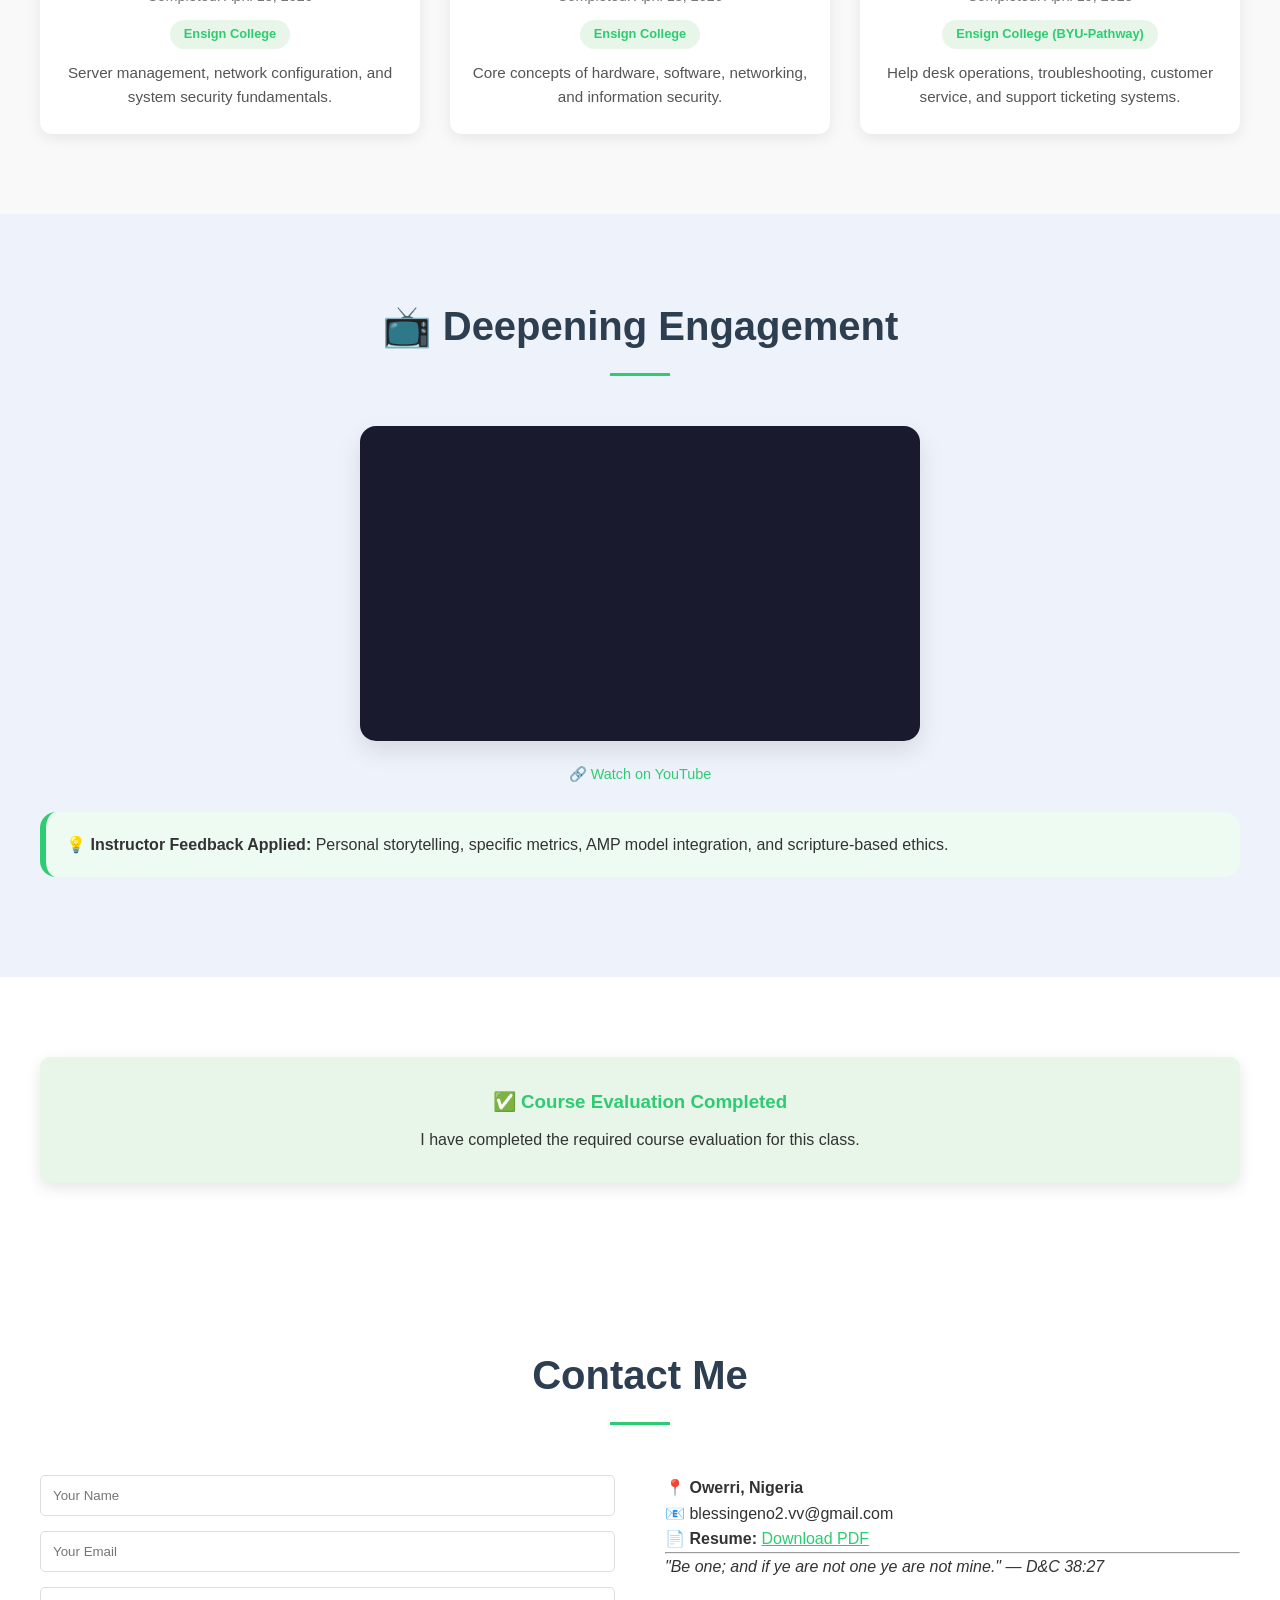
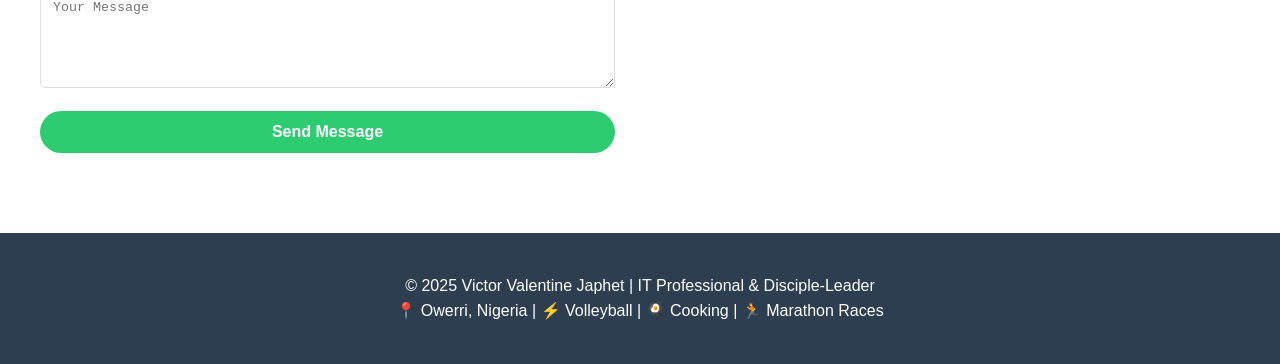
==== commit 659a6391: "Add files via upload" ====
--- a/index.html
+++ b/index.html
@@ -157,6 +157,8 @@
         .btn-primary:hover { background: #27ae60; transform: translateY(-2px); }
         .btn-secondary { background: transparent; color: #2ecc71; border: 2px solid #2ecc71; }
         .btn-secondary:hover { background: rgba(46,204,113,0.1); transform: translateY(-2px); }
+        .btn-cert { background: #1a7a3a; color: white; border: 2px solid #1a7a3a; }
+        .btn-cert:hover { background: #0f5c2a; transform: translateY(-2px); }
         section { padding: 80px 20px; }
         .container { max-width: 1200px; margin: 0 auto; }
         .section-title {
@@ -478,6 +480,15 @@
         }
         .appreciation-box strong {
             color: #2ecc71;
+        }
+
+        /* Button group in hero */
+        .btn-group {
+            display: flex;
+            flex-wrap: wrap;
+            justify-content: center;
+            gap: 12px;
+            margin-top: 10px;
         }
     </style>
 </head>
@@ -499,7 +510,7 @@
             <li><a href="#faith-leadership">Faith & Leadership</a></li>
             <li><a href="#action-plan">Action Plan</a></li>
             <li><a href="#reflective-essay">Reflections</a></li>
-            <li><a href="#certifications">Certifications</a></li> <!-- NEW -->
+            <li><a href="#certifications">Certifications</a></li>
             <li><a href="#deepening">Deepening</a></li>
             <li><a href="#contact">Contact</a></li>
         </ul>
@@ -514,9 +525,10 @@
         <div class="titles">Computer Operator | Technical Support Engineer | IT Specialist | Disciple-Leader</div>
         <div class="location">📍 Owerri, Nigeria</div>
         <div class="interests">⚡ Interests: <span>🏐 Volleyball</span> <span>🍳 Cooking</span> <span>🏃 Marathon Races</span></div>
-        <div class="buttons">
+        <div class="btn-group">
             <button class="btn btn-primary" onclick="document.getElementById('contact').scrollIntoView({behavior:'smooth'})">Hire Me</button>
             <a href="Victor_Japhet_Resume.pdf" class="btn btn-secondary" target="_blank">📄 Get Resume</a>
+            <a href="#certifications" class="btn btn-cert">🎓 View Certificates</a>
         </div>
         <div class="personal-story">
             <p><strong>✨ My IT Journey & Dream:</strong> From my father's stationery store with a typewriter to serving in the United Nations Mission in Darfur — I saw technology transform lives. I once watched other kids browse the web while I struggled to type; that moment gave me courage. Today, I solve real-world problems, making tech accessible across Africa.</p>
@@ -697,7 +709,7 @@
     </div>
 </section>
 
-<!-- ========== NEW: CERTIFICATIONS SECTION ========= -->
+<!-- ========== CERTIFICATIONS SECTION ========= -->
 <section id="certifications" style="background:#f9f9f9;">
     <div class="container">
         <h2 class="section-title">🎓 Certifications</h2>
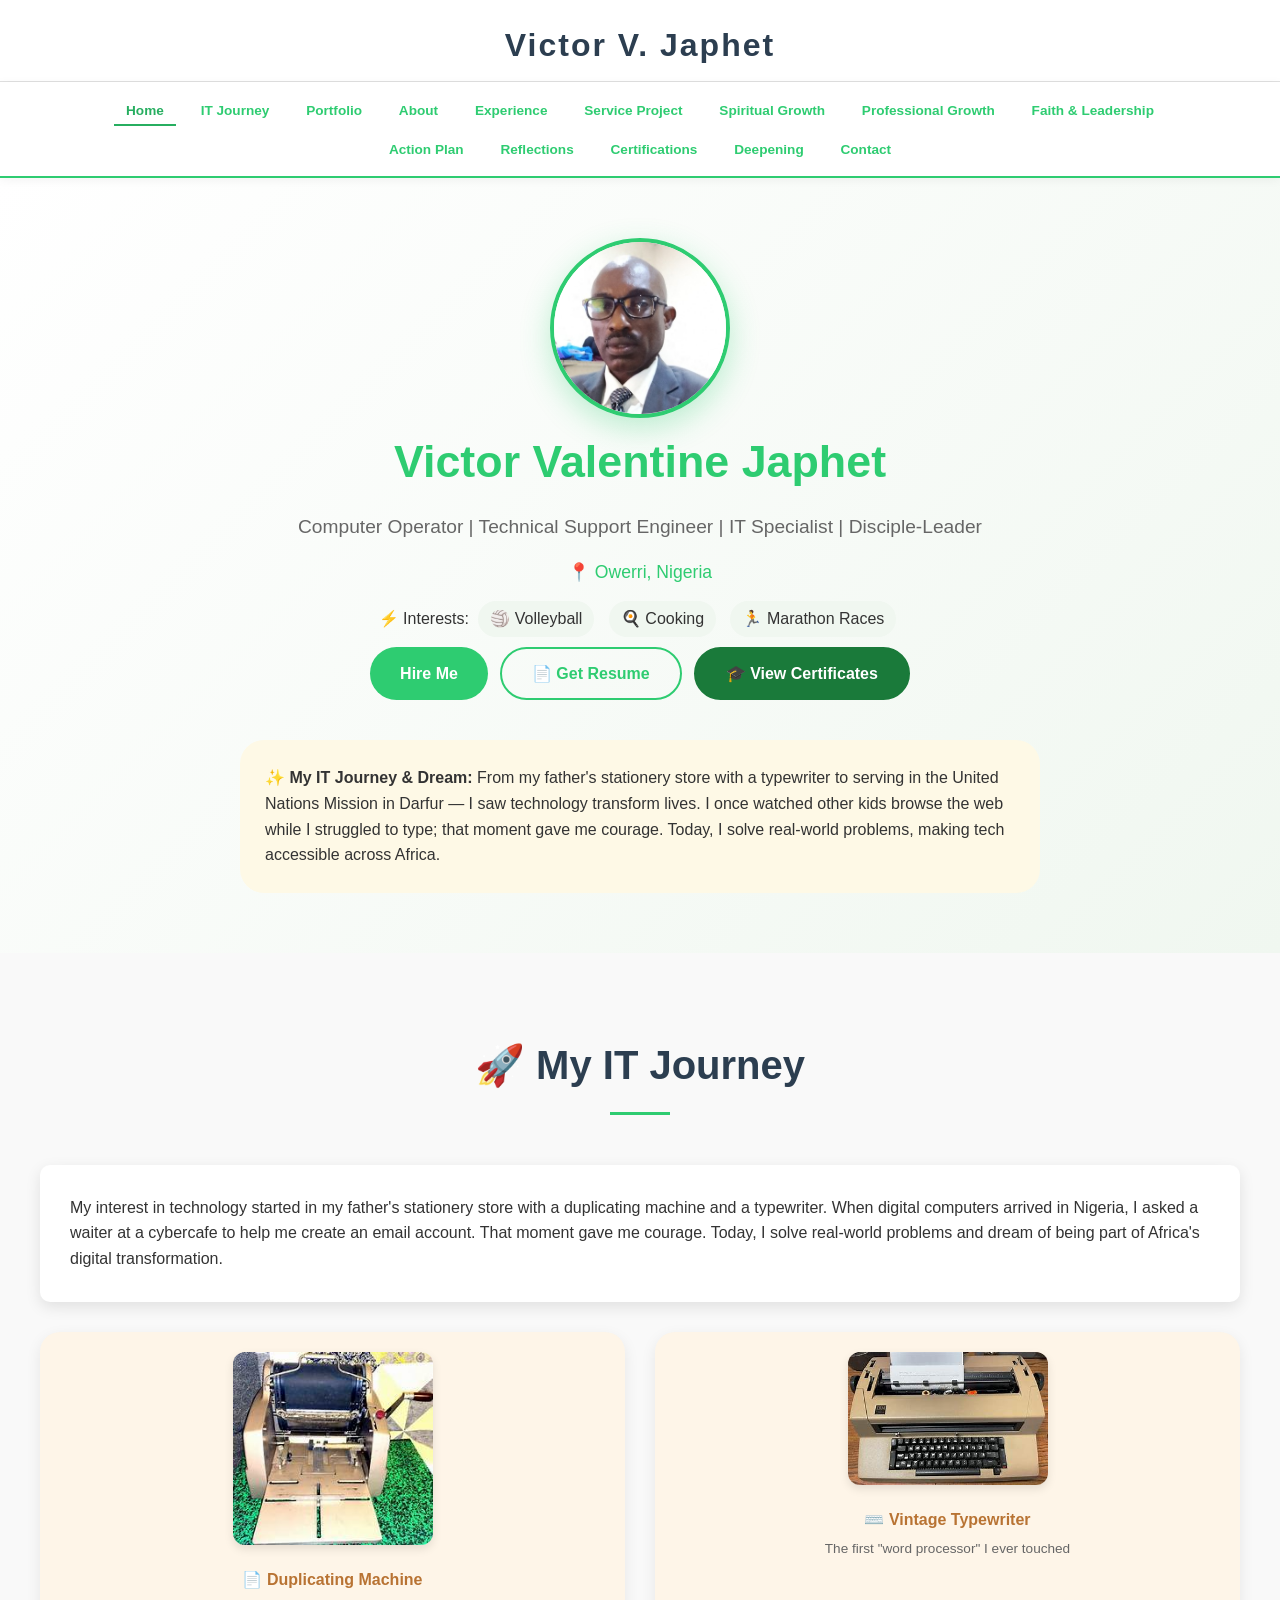
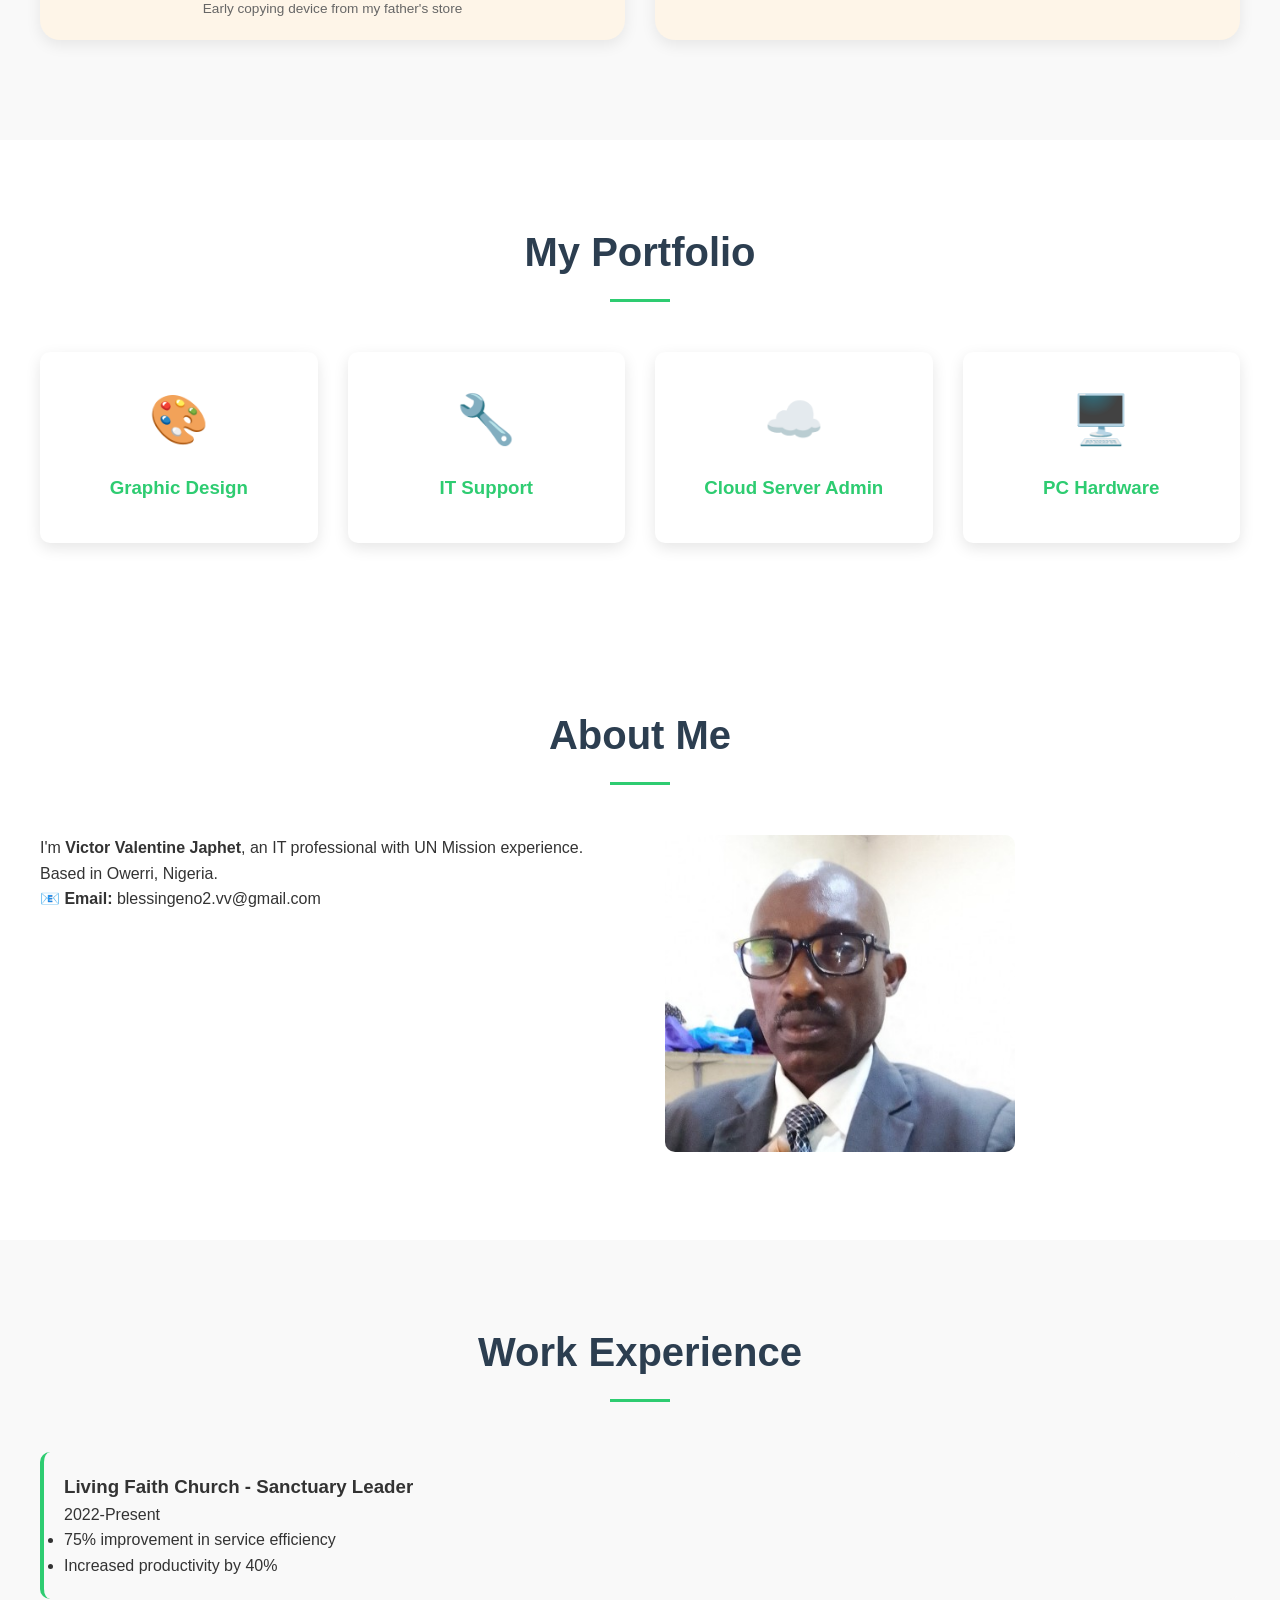
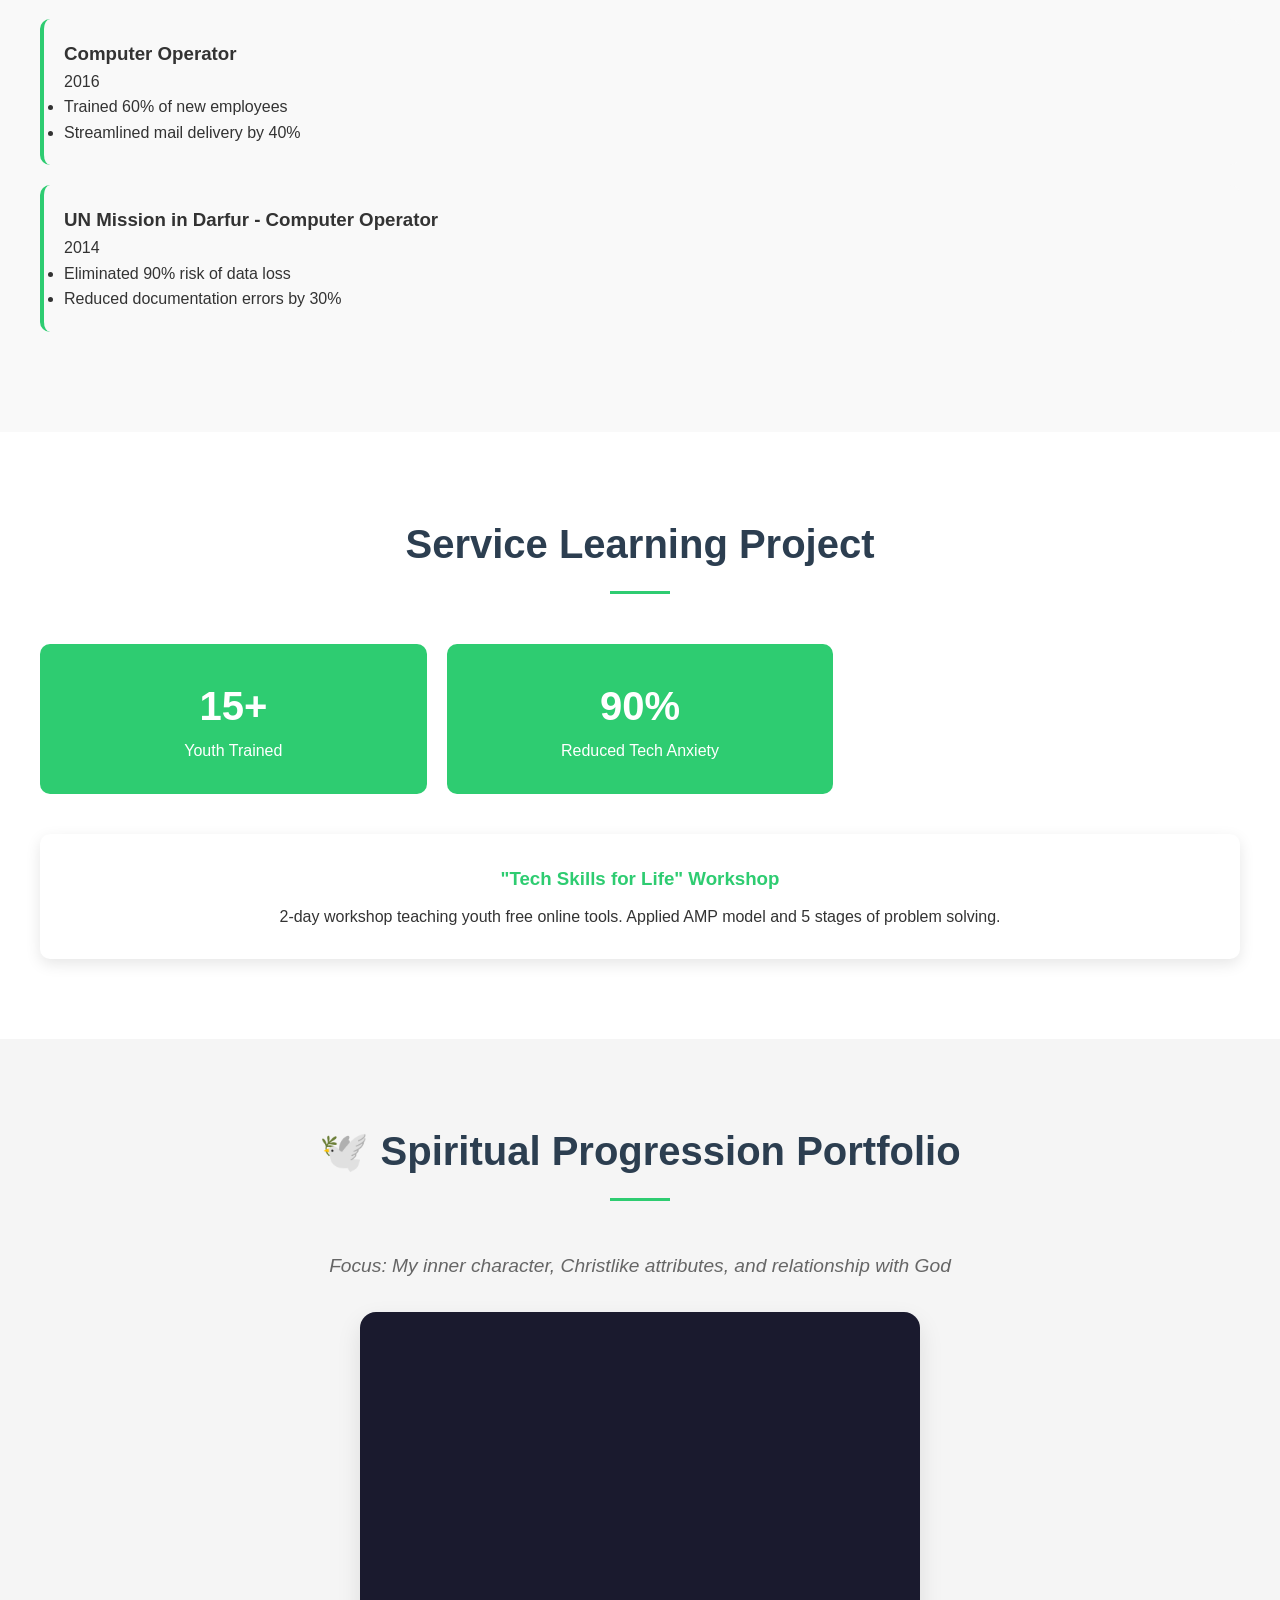
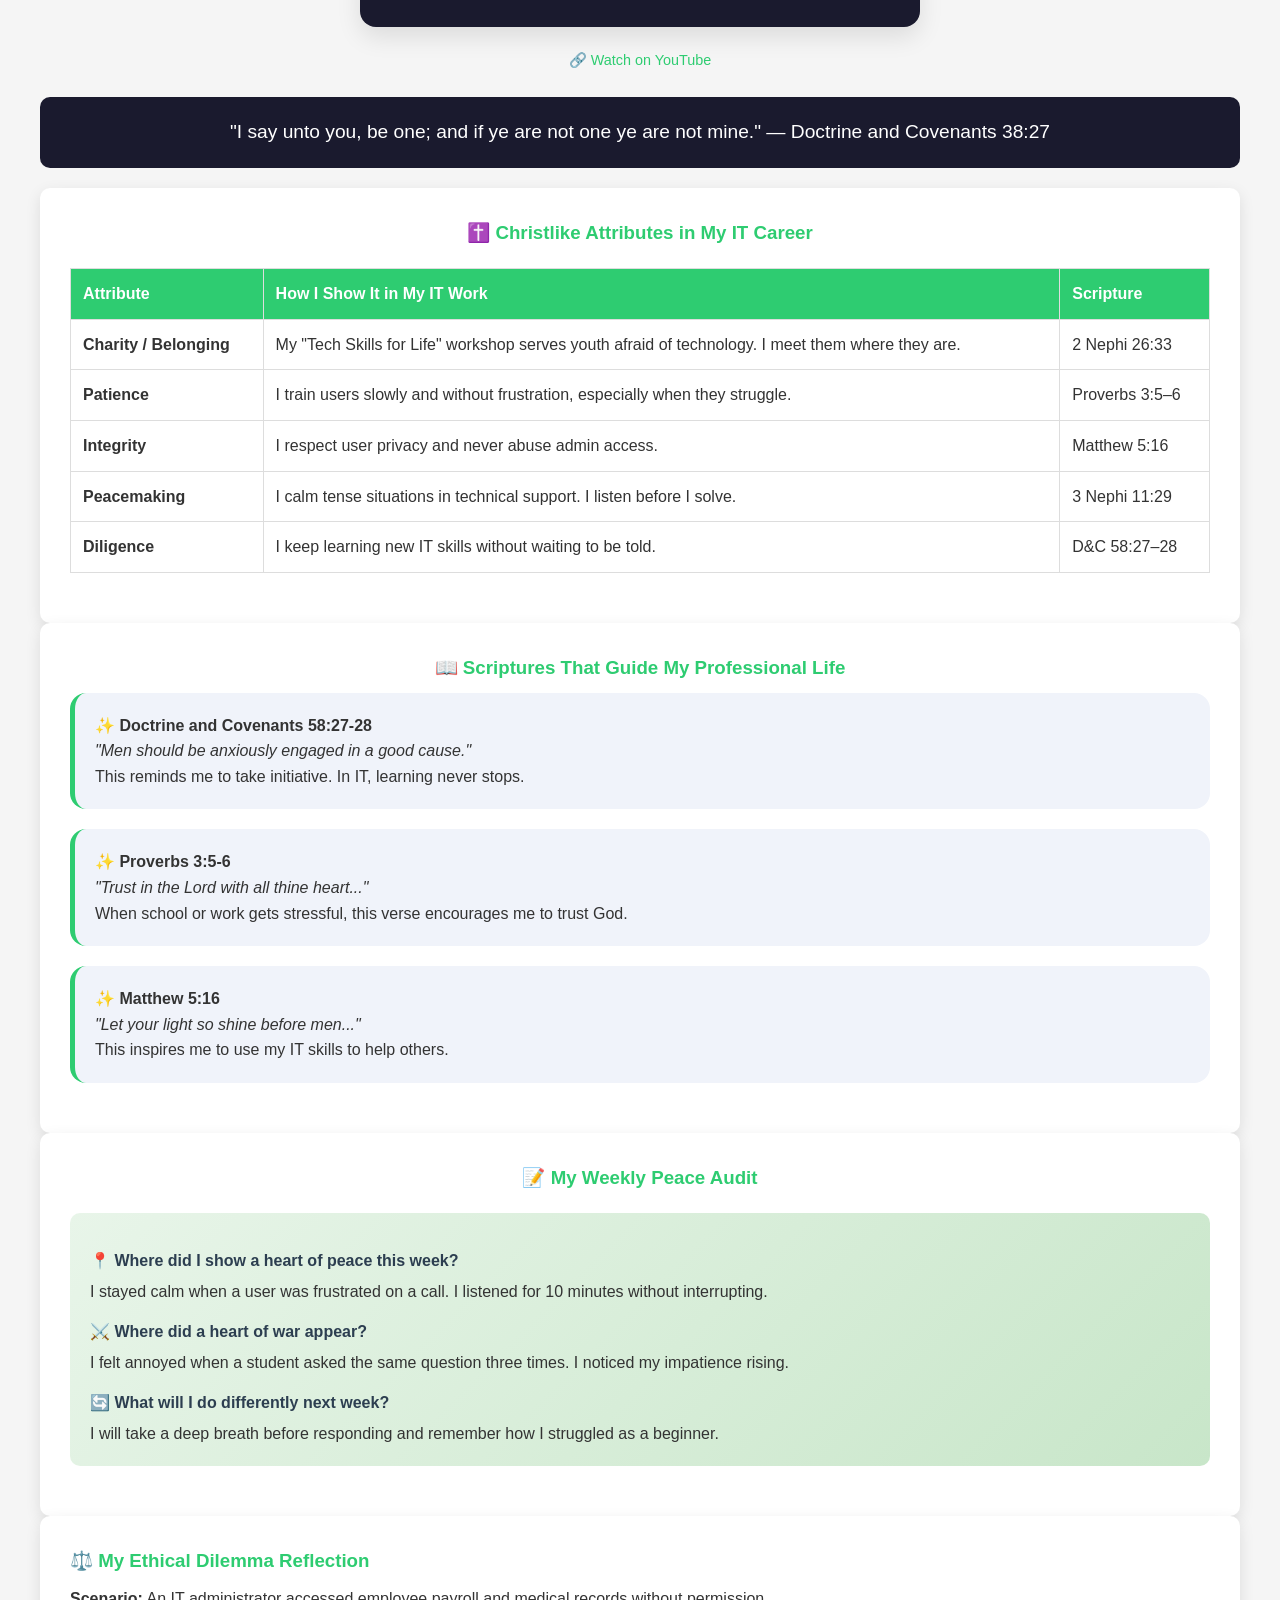
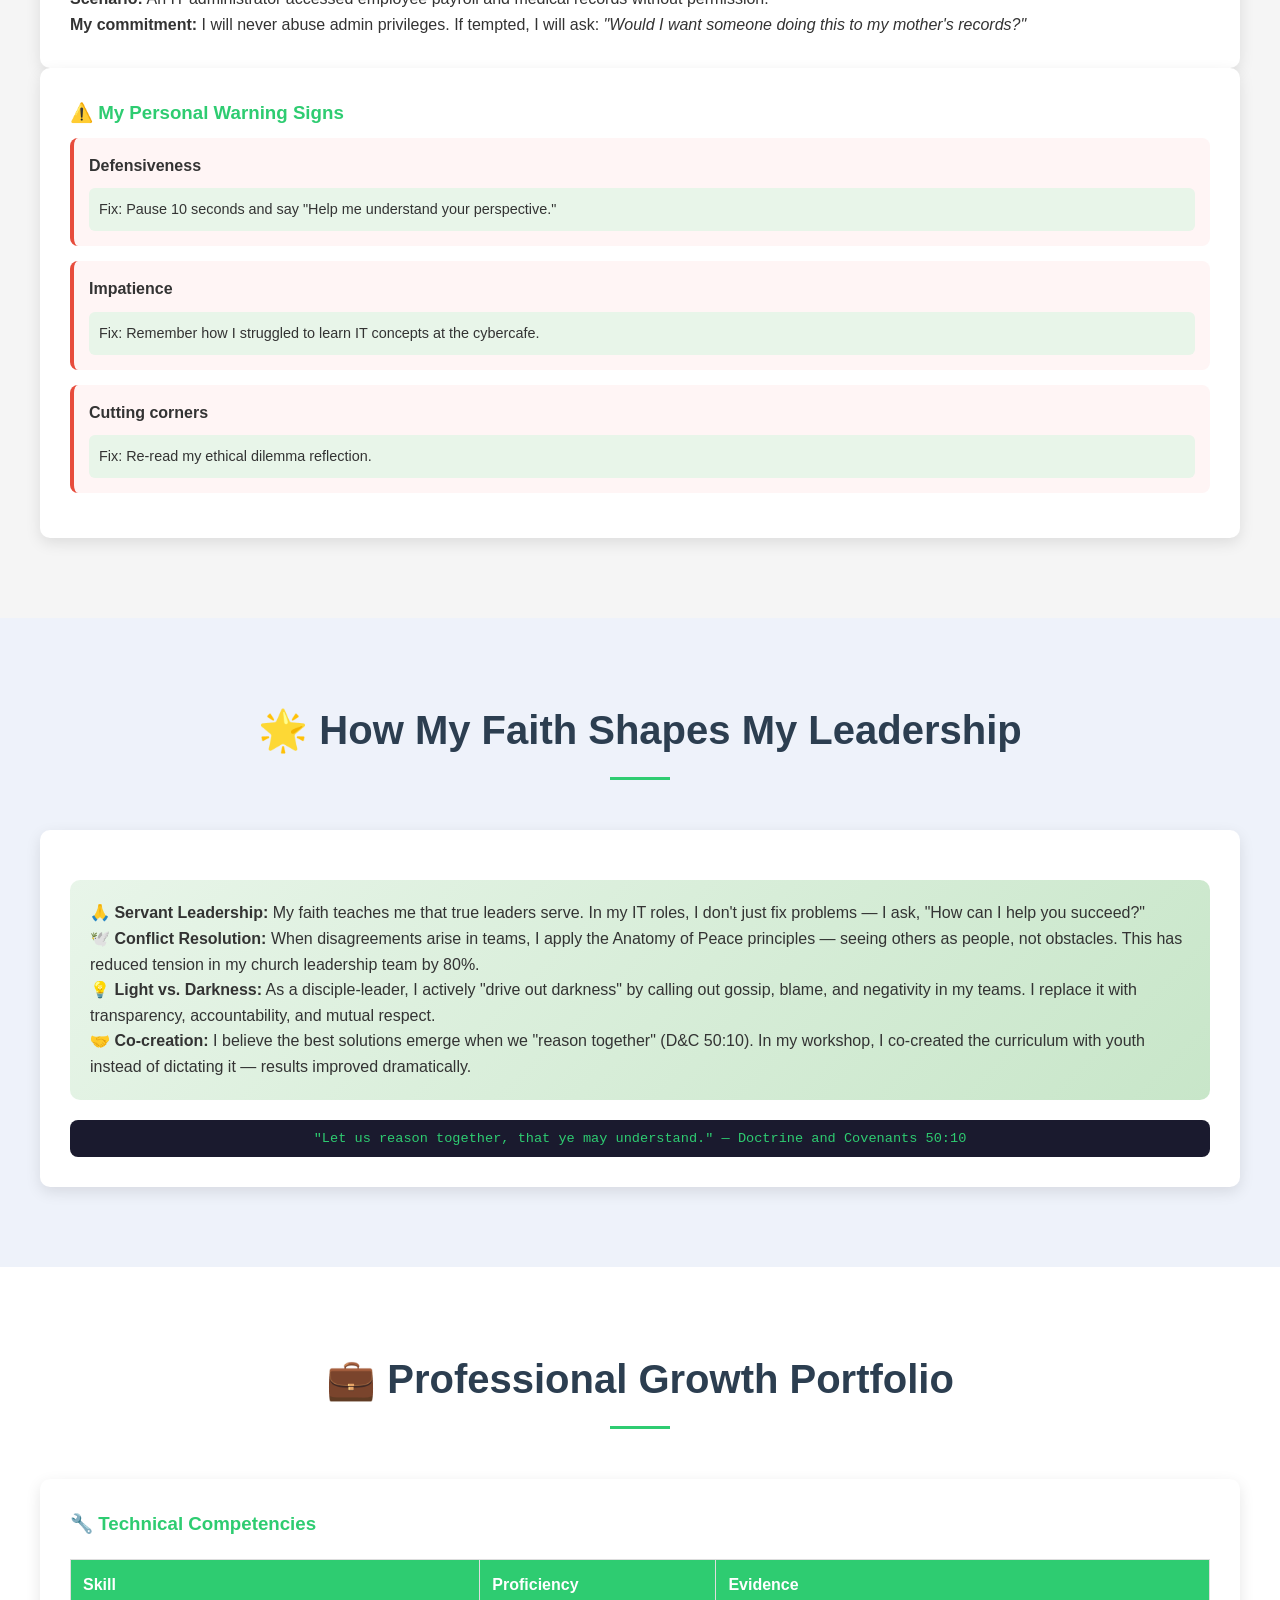
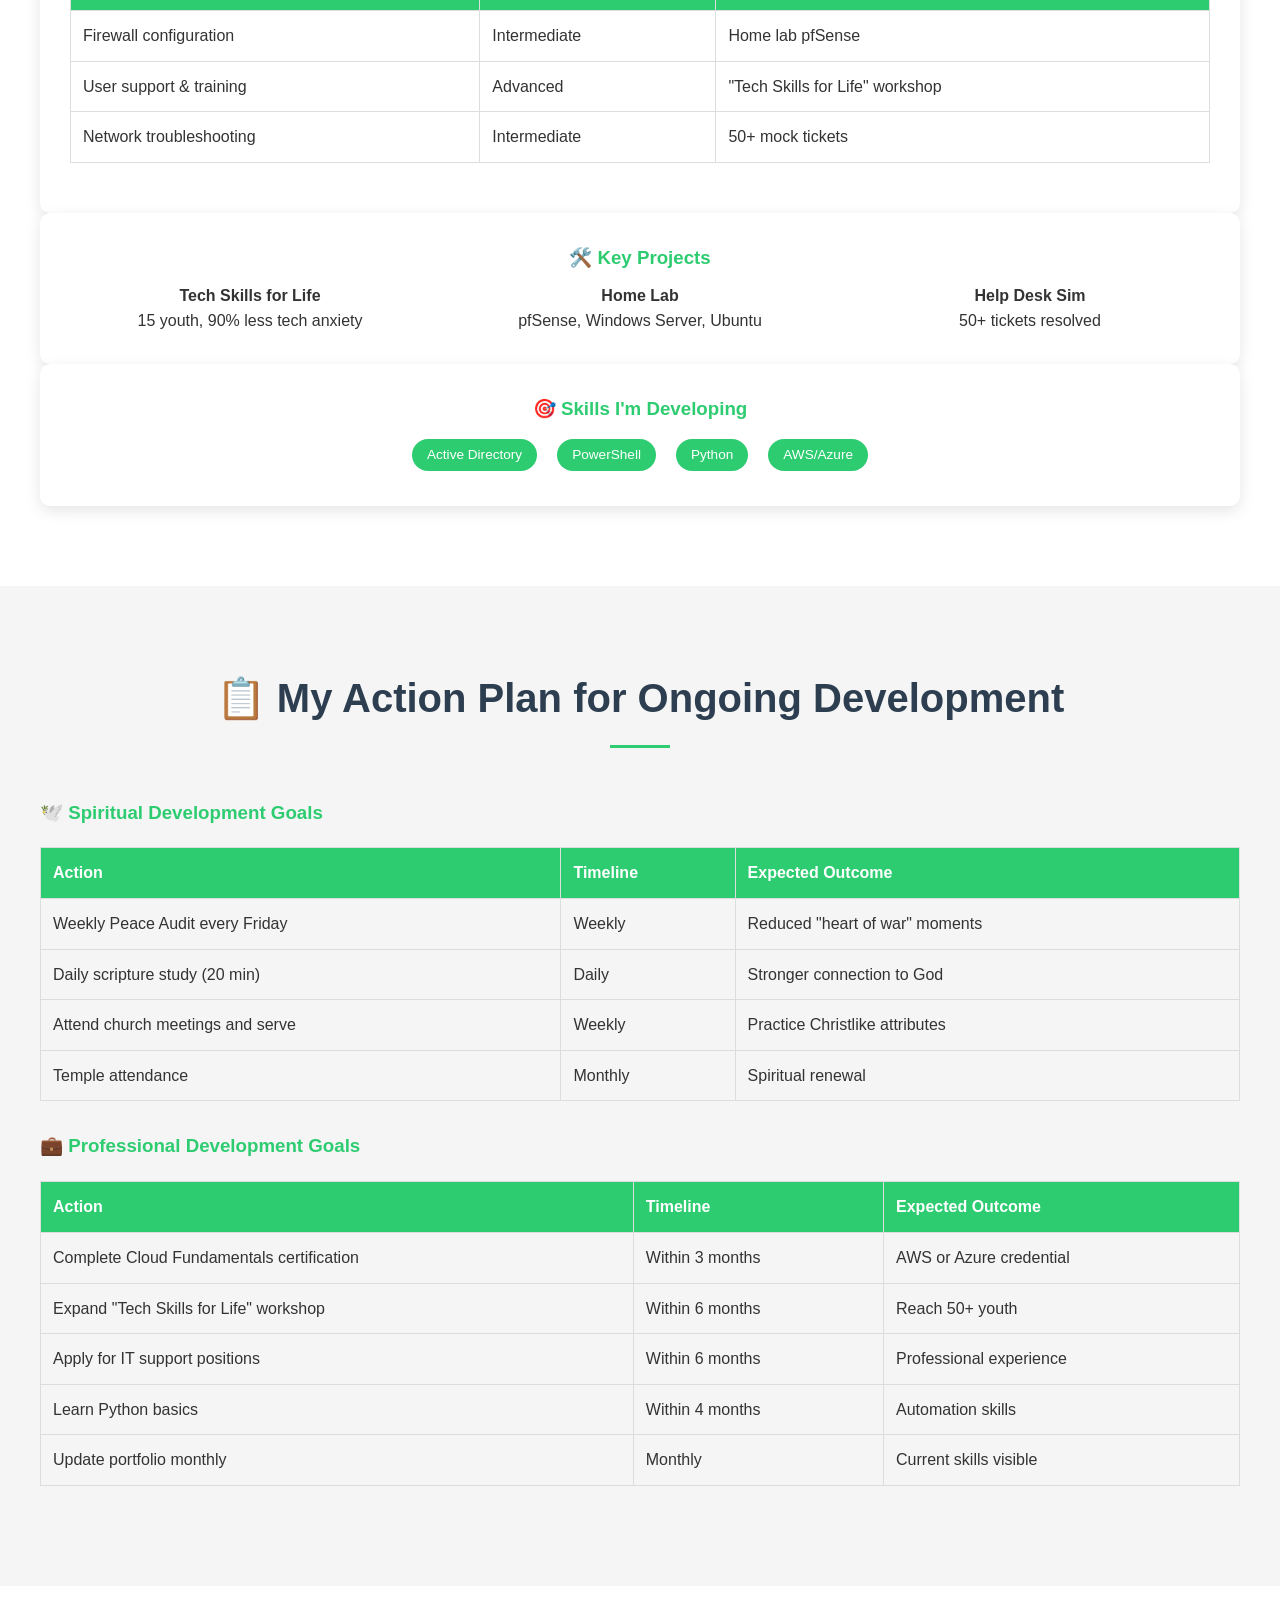
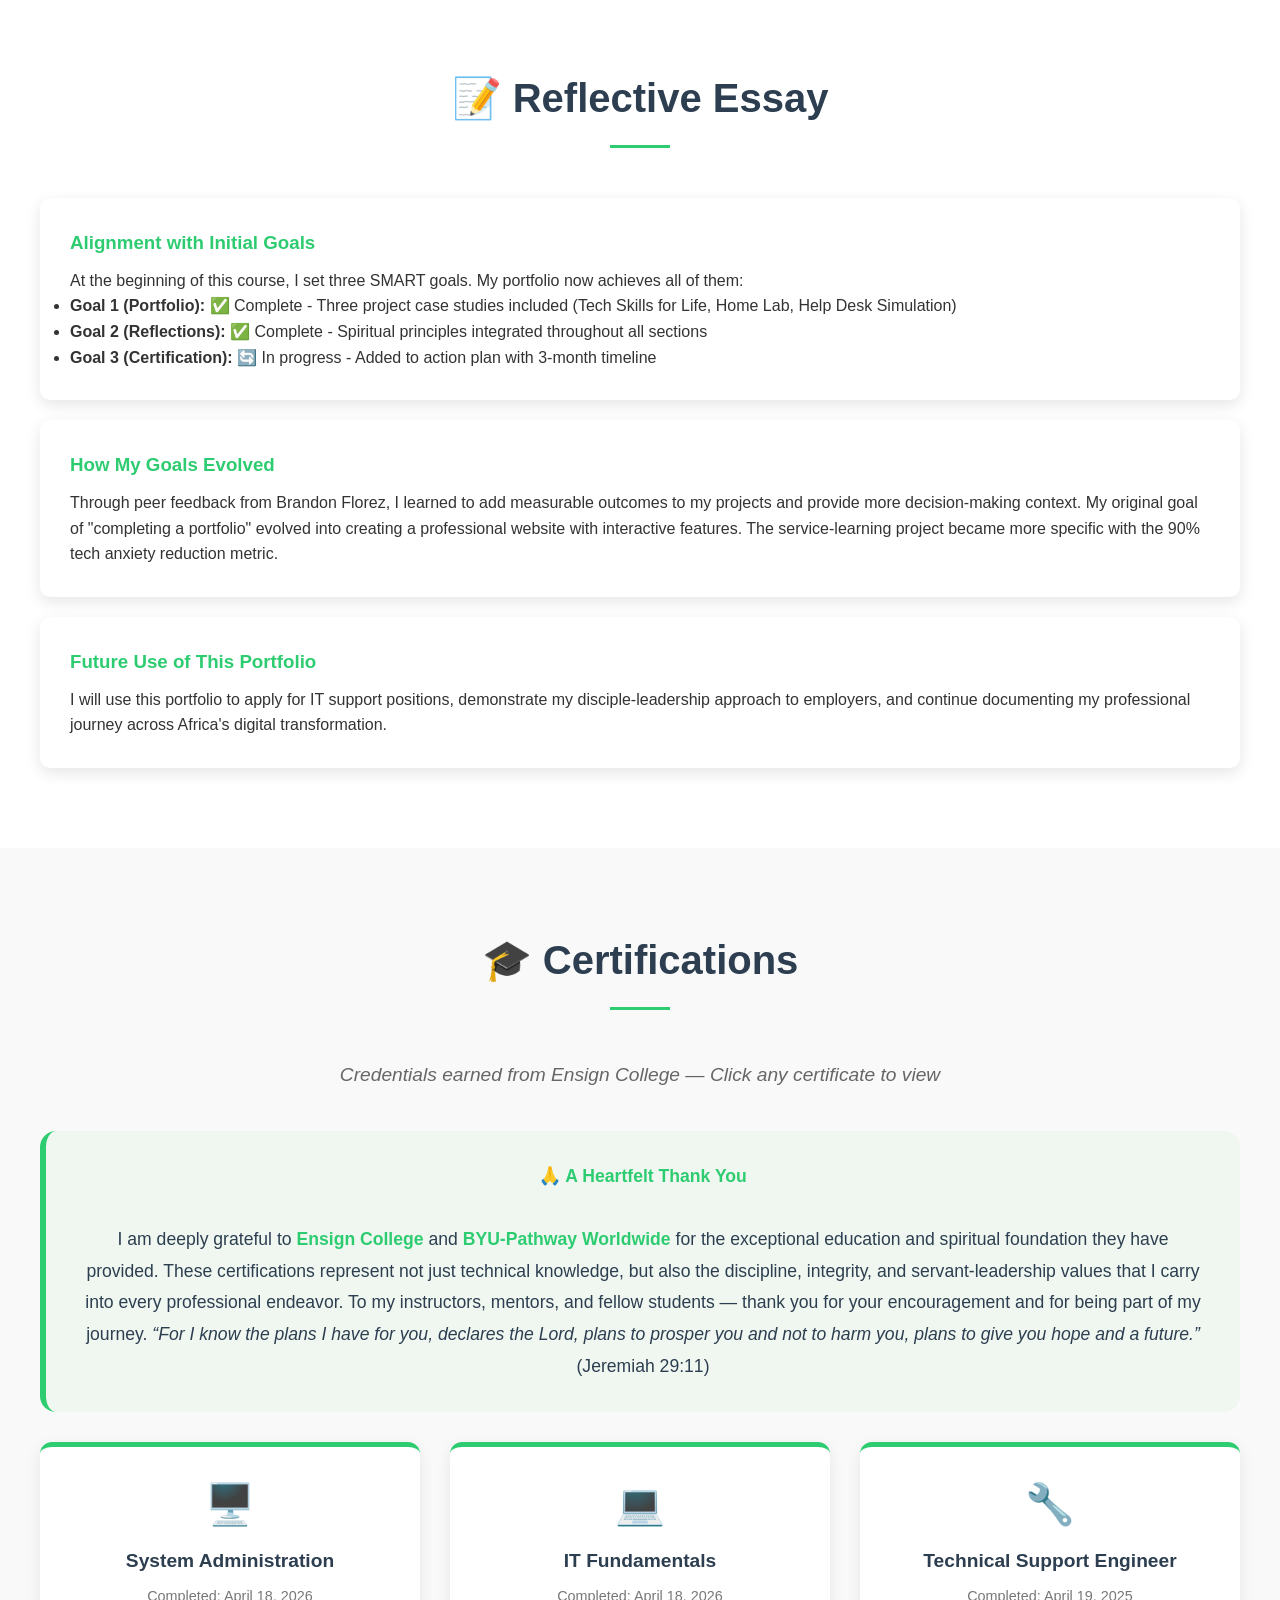
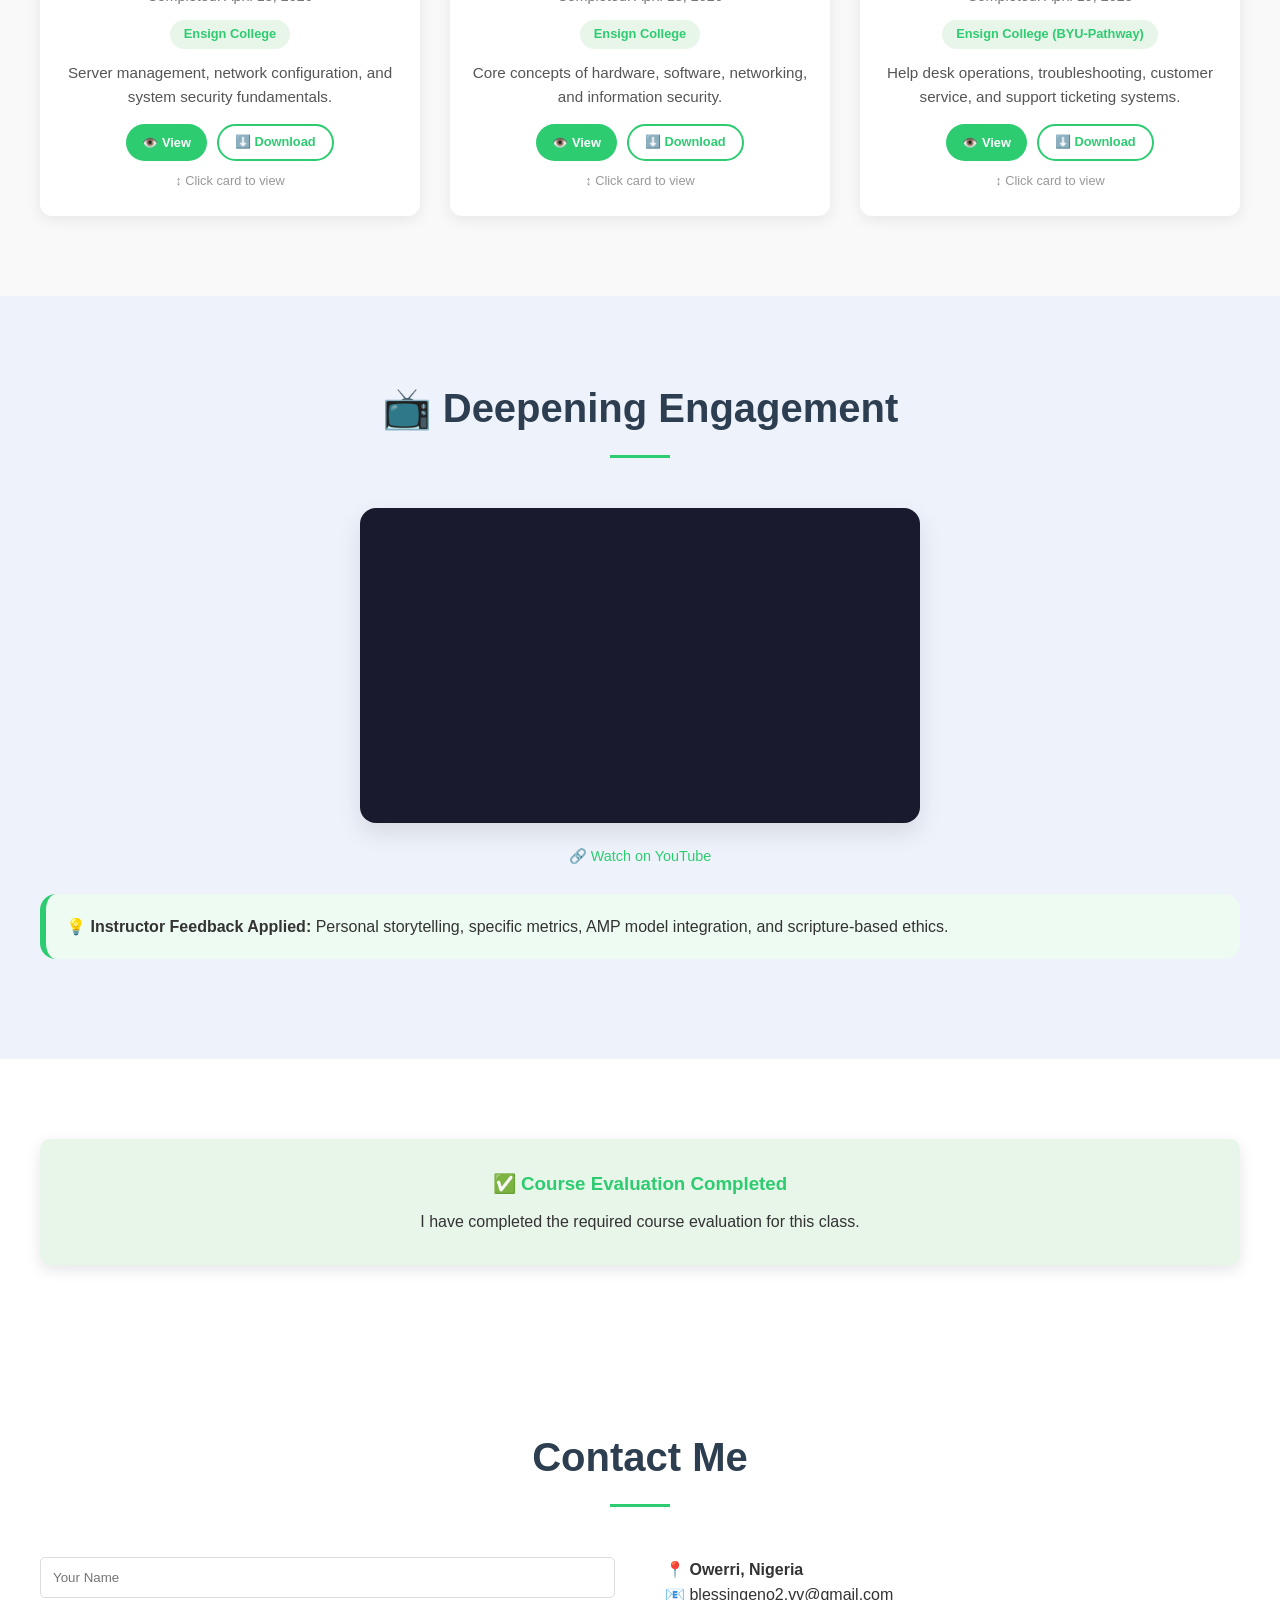
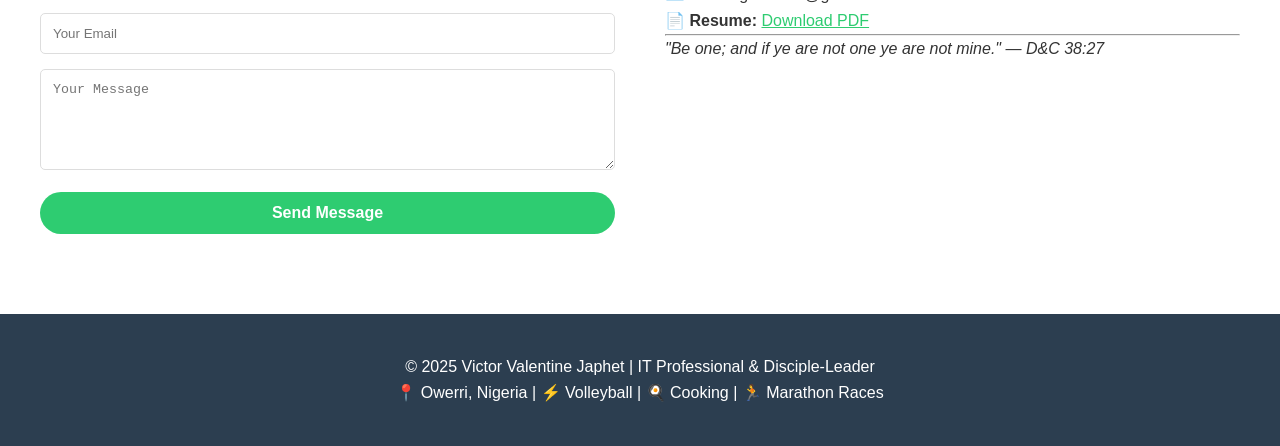
==== commit 860e3685: "Add files via upload" ====
--- a/index.html
+++ b/index.html
@@ -48,10 +48,6 @@
             padding: 0 20px;
         }
 
-        /* ======================================== */
-        /* ENHANCED GREEN MENU LIST STYLES         */
-        /* ======================================== */
-
         .nav-links {
             display: flex;
             justify-content: center;
@@ -62,7 +58,7 @@
 
         .nav-links a {
             text-decoration: none;
-            color: #2ecc71;  /* CHANGED: from #333 to green */
+            color: #2ecc71;
             font-weight: 600;
             padding: 8px 12px;
             transition: all 0.3s ease;
@@ -70,7 +66,6 @@
             position: relative;
         }
 
-        /* Underline animation effect */
         .nav-links a::after {
             content: '';
             position: absolute;
@@ -91,7 +86,6 @@
             transform: translateY(-2px);
         }
 
-        /* Active menu item styling */
         .nav-links a.active {
             color: #27ae60;
             font-weight: 700;
@@ -102,12 +96,9 @@
             background: #27ae60;
         }
 
-        /* Subtle glow effect on hover */
         .nav-links a:hover {
             text-shadow: 0 0 8px rgba(46,204,113,0.4);
         }
-
-        /* End of enhanced green menu styles */
 
         .hero {
             min-height: 80vh;
@@ -406,7 +397,14 @@
             .vintage-card img { max-width: 150px; }
         }
 
-        /* Pulse animation for CTA button */
+        .btn-primary {
+            animation: pulse 2s infinite;
+        }
+
+        .btn-primary:hover {
+            animation: none;
+        }
+
         @keyframes pulse {
             0% {
                 box-shadow: 0 0 0 0 rgba(46,204,113,0.4);
@@ -419,14 +417,6 @@
             }
         }
 
-        .btn-primary {
-            animation: pulse 2s infinite;
-        }
-
-        .btn-primary:hover {
-            animation: none;
-        }
-
         /* Certification card styles */
         .cert-grid {
             display: grid;
@@ -442,9 +432,11 @@
             border-top: 5px solid #2ecc71;
             transition: transform 0.3s;
             text-align: center;
+            cursor: pointer;
         }
         .cert-card:hover {
             transform: translateY(-6px);
+            box-shadow: 0 8px 25px rgba(0,0,0,0.15);
         }
         .cert-card h4 {
             color: #2c3e50;
@@ -465,6 +457,47 @@
             font-size: 0.8rem;
             font-weight: 600;
         }
+        .cert-card .cert-actions {
+            margin-top: 15px;
+            display: flex;
+            justify-content: center;
+            gap: 10px;
+            flex-wrap: wrap;
+        }
+        .cert-card .cert-actions .btn-sm {
+            padding: 6px 16px;
+            font-size: 0.8rem;
+            border-radius: 20px;
+            border: none;
+            cursor: pointer;
+            font-weight: 600;
+            transition: all 0.3s;
+            text-decoration: none;
+            display: inline-block;
+        }
+        .cert-card .cert-actions .btn-view {
+            background: #2ecc71;
+            color: white;
+        }
+        .cert-card .cert-actions .btn-view:hover {
+            background: #27ae60;
+            transform: translateY(-2px);
+        }
+        .cert-card .cert-actions .btn-download {
+            background: transparent;
+            color: #2ecc71;
+            border: 2px solid #2ecc71;
+        }
+        .cert-card .cert-actions .btn-download:hover {
+            background: rgba(46,204,113,0.1);
+            transform: translateY(-2px);
+        }
+        .cert-card .click-hint {
+            font-size: 0.8rem;
+            color: #999;
+            margin-top: 10px;
+        }
+
         .appreciation-box {
             background: #f0f7f0;
             border-radius: 16px;
@@ -482,13 +515,110 @@
             color: #2ecc71;
         }
 
-        /* Button group in hero */
         .btn-group {
             display: flex;
             flex-wrap: wrap;
             justify-content: center;
             gap: 12px;
             margin-top: 10px;
+        }
+
+        /* Modal styles */
+        .modal-overlay {
+            display: none;
+            position: fixed;
+            top: 0;
+            left: 0;
+            width: 100%;
+            height: 100%;
+            background: rgba(0,0,0,0.7);
+            z-index: 2000;
+            justify-content: center;
+            align-items: center;
+            padding: 20px;
+        }
+        .modal-overlay.active {
+            display: flex;
+        }
+        .modal-content {
+            background: white;
+            border-radius: 16px;
+            max-width: 800px;
+            width: 100%;
+            max-height: 90vh;
+            overflow-y: auto;
+            padding: 30px;
+            position: relative;
+            box-shadow: 0 20px 60px rgba(0,0,0,0.3);
+        }
+        .modal-close {
+            position: sticky;
+            top: 0;
+            float: right;
+            background: #e74c3c;
+            color: white;
+            border: none;
+            width: 40px;
+            height: 40px;
+            border-radius: 50%;
+            font-size: 1.5rem;
+            cursor: pointer;
+            transition: all 0.3s;
+            z-index: 10;
+        }
+        .modal-close:hover {
+            background: #c0392b;
+            transform: rotate(90deg);
+        }
+        .modal-content h2 {
+            color: #2c3e50;
+            margin-bottom: 10px;
+            text-align: center;
+        }
+        .modal-content .modal-sub {
+            text-align: center;
+            color: #666;
+            margin-bottom: 20px;
+        }
+        .modal-content .pdf-container {
+            width: 100%;
+            height: 500px;
+            border: 1px solid #ddd;
+            border-radius: 8px;
+            overflow: hidden;
+        }
+        .modal-content .pdf-container iframe {
+            width: 100%;
+            height: 100%;
+            border: none;
+        }
+        .modal-content .modal-download {
+            display: block;
+            margin: 20px auto 0;
+            padding: 12px 30px;
+            background: #2ecc71;
+            color: white;
+            border: none;
+            border-radius: 30px;
+            font-size: 1rem;
+            font-weight: 600;
+            cursor: pointer;
+            transition: all 0.3s;
+            text-decoration: none;
+            text-align: center;
+            width: fit-content;
+        }
+        .modal-content .modal-download:hover {
+            background: #27ae60;
+            transform: translateY(-2px);
+        }
+        @media (max-width: 600px) {
+            .modal-content .pdf-container {
+                height: 350px;
+            }
+            .modal-content {
+                padding: 15px;
+            }
         }
     </style>
 </head>
@@ -713,7 +843,7 @@
 <section id="certifications" style="background:#f9f9f9;">
     <div class="container">
         <h2 class="section-title">🎓 Certifications</h2>
-        <div class="section-subtitle">Credentials earned from Ensign College</div>
+        <div class="section-subtitle">Credentials earned from Ensign College — Click any certificate to view</div>
 
         <div class="appreciation-box">
             <p>
@@ -729,7 +859,7 @@
         </div>
 
         <div class="cert-grid">
-            <div class="cert-card">
+            <div class="cert-card" onclick="openModal('System Administration', 'System Administration.pdf')">
                 <div style="font-size: 2.5rem; margin-bottom: 10px;">🖥️</div>
                 <h4>System Administration</h4>
                 <div class="cert-date">Completed: April 18, 2026</div>
@@ -737,8 +867,14 @@
                 <p style="margin-top: 12px; font-size: 0.95rem; color: #555;">
                     Server management, network configuration, and system security fundamentals.
                 </p>
+                <div class="cert-actions">
+                    <button class="btn-sm btn-view" onclick="event.stopPropagation(); openModal('System Administration', 'System Administration.pdf')">👁️ View</button>
+                    <a href="System Administration.pdf" class="btn-sm btn-download" download onclick="event.stopPropagation();">⬇️ Download</a>
+                </div>
+                <div class="click-hint">↕ Click card to view</div>
             </div>
-            <div class="cert-card">
+
+            <div class="cert-card" onclick="openModal('IT Fundamentals', 'IT Fundamentals.pdf')">
                 <div style="font-size: 2.5rem; margin-bottom: 10px;">💻</div>
                 <h4>IT Fundamentals</h4>
                 <div class="cert-date">Completed: April 18, 2026</div>
@@ -746,8 +882,14 @@
                 <p style="margin-top: 12px; font-size: 0.95rem; color: #555;">
                     Core concepts of hardware, software, networking, and information security.
                 </p>
+                <div class="cert-actions">
+                    <button class="btn-sm btn-view" onclick="event.stopPropagation(); openModal('IT Fundamentals', 'IT Fundamentals.pdf')">👁️ View</button>
+                    <a href="IT Fundamentals.pdf" class="btn-sm btn-download" download onclick="event.stopPropagation();">⬇️ Download</a>
+                </div>
+                <div class="click-hint">↕ Click card to view</div>
             </div>
-            <div class="cert-card">
+
+            <div class="cert-card" onclick="openModal('Technical Support Engineer', 'Technical Support Engineer.pdf')">
                 <div style="font-size: 2.5rem; margin-bottom: 10px;">🔧</div>
                 <h4>Technical Support Engineer</h4>
                 <div class="cert-date">Completed: April 19, 2025</div>
@@ -755,10 +897,28 @@
                 <p style="margin-top: 12px; font-size: 0.95rem; color: #555;">
                     Help desk operations, troubleshooting, customer service, and support ticketing systems.
                 </p>
+                <div class="cert-actions">
+                    <button class="btn-sm btn-view" onclick="event.stopPropagation(); openModal('Technical Support Engineer', 'Technical Support Engineer.pdf')">👁️ View</button>
+                    <a href="Technical Support Engineer.pdf" class="btn-sm btn-download" download onclick="event.stopPropagation();">⬇️ Download</a>
+                </div>
+                <div class="click-hint">↕ Click card to view</div>
             </div>
         </div>
     </div>
 </section>
+
+<!-- ========== MODAL ========= -->
+<div class="modal-overlay" id="certModal" onclick="if(event.target===this) closeModal()">
+    <div class="modal-content">
+        <button class="modal-close" onclick="closeModal()">✕</button>
+        <h2 id="modalTitle">Certificate</h2>
+        <div class="modal-sub" id="modalSub">Ensign College</div>
+        <div class="pdf-container">
+            <iframe id="modalPdf" src=""></iframe>
+        </div>
+        <a id="modalDownload" class="modal-download" download>⬇️ Download Certificate</a>
+    </div>
+</div>
 
 <!-- Deepening Engagement -->
 <section id="deepening" style="background:#eef2fa;">
@@ -824,6 +984,27 @@
         });
     });
     document.getElementById('contactForm')?.addEventListener('submit', function(e) { e.preventDefault(); alert('Thank you! Victor will reply soon.'); this.reset(); });
+
+    // Modal functions
+    function openModal(title, pdfPath) {
+        document.getElementById('modalTitle').textContent = title;
+        document.getElementById('modalSub').textContent = 'Ensign College Certificate';
+        document.getElementById('modalPdf').src = pdfPath;
+        document.getElementById('modalDownload').href = pdfPath;
+        document.getElementById('certModal').classList.add('active');
+        document.body.style.overflow = 'hidden';
+    }
+
+    function closeModal() {
+        document.getElementById('certModal').classList.remove('active');
+        document.getElementById('modalPdf').src = '';
+        document.body.style.overflow = '';
+    }
+
+    // Close modal with Escape key
+    document.addEventListener('keydown', function(e) {
+        if (e.key === 'Escape') closeModal();
+    });
 </script>
 </body>
 </html>
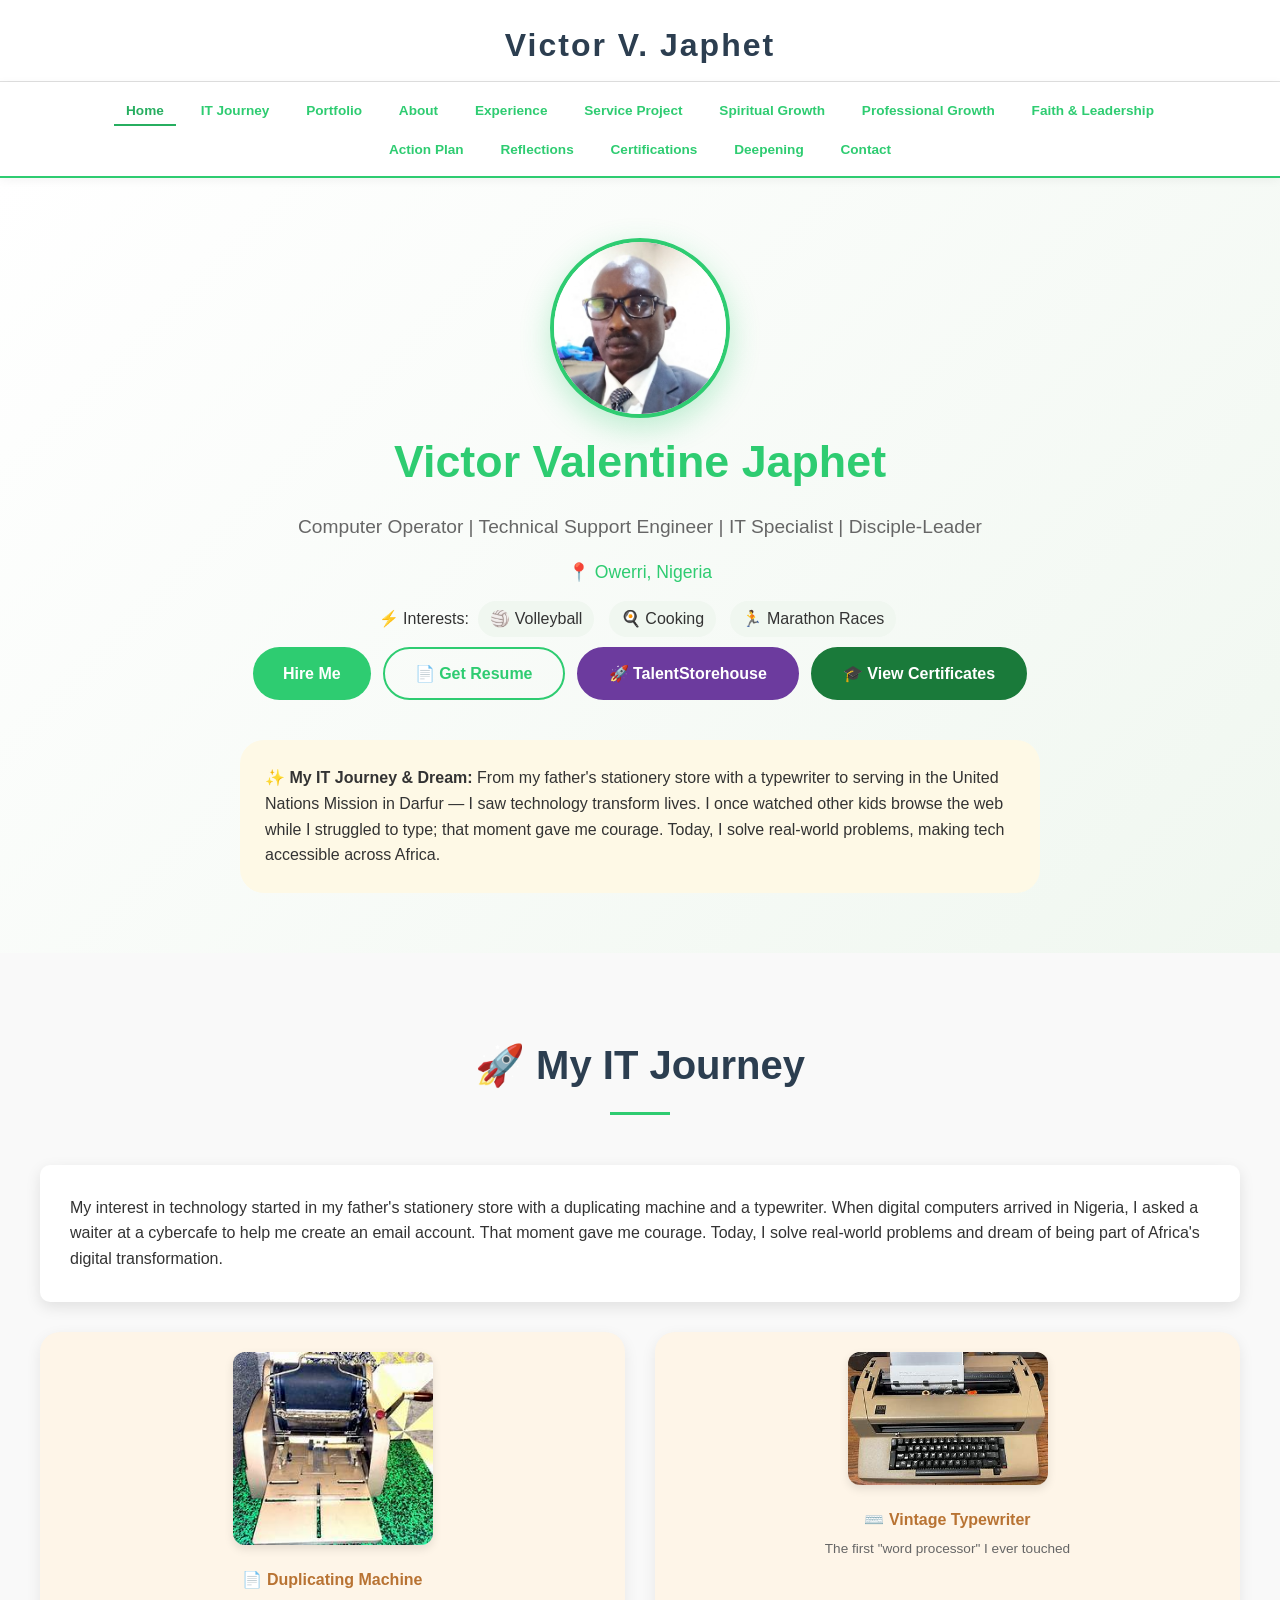
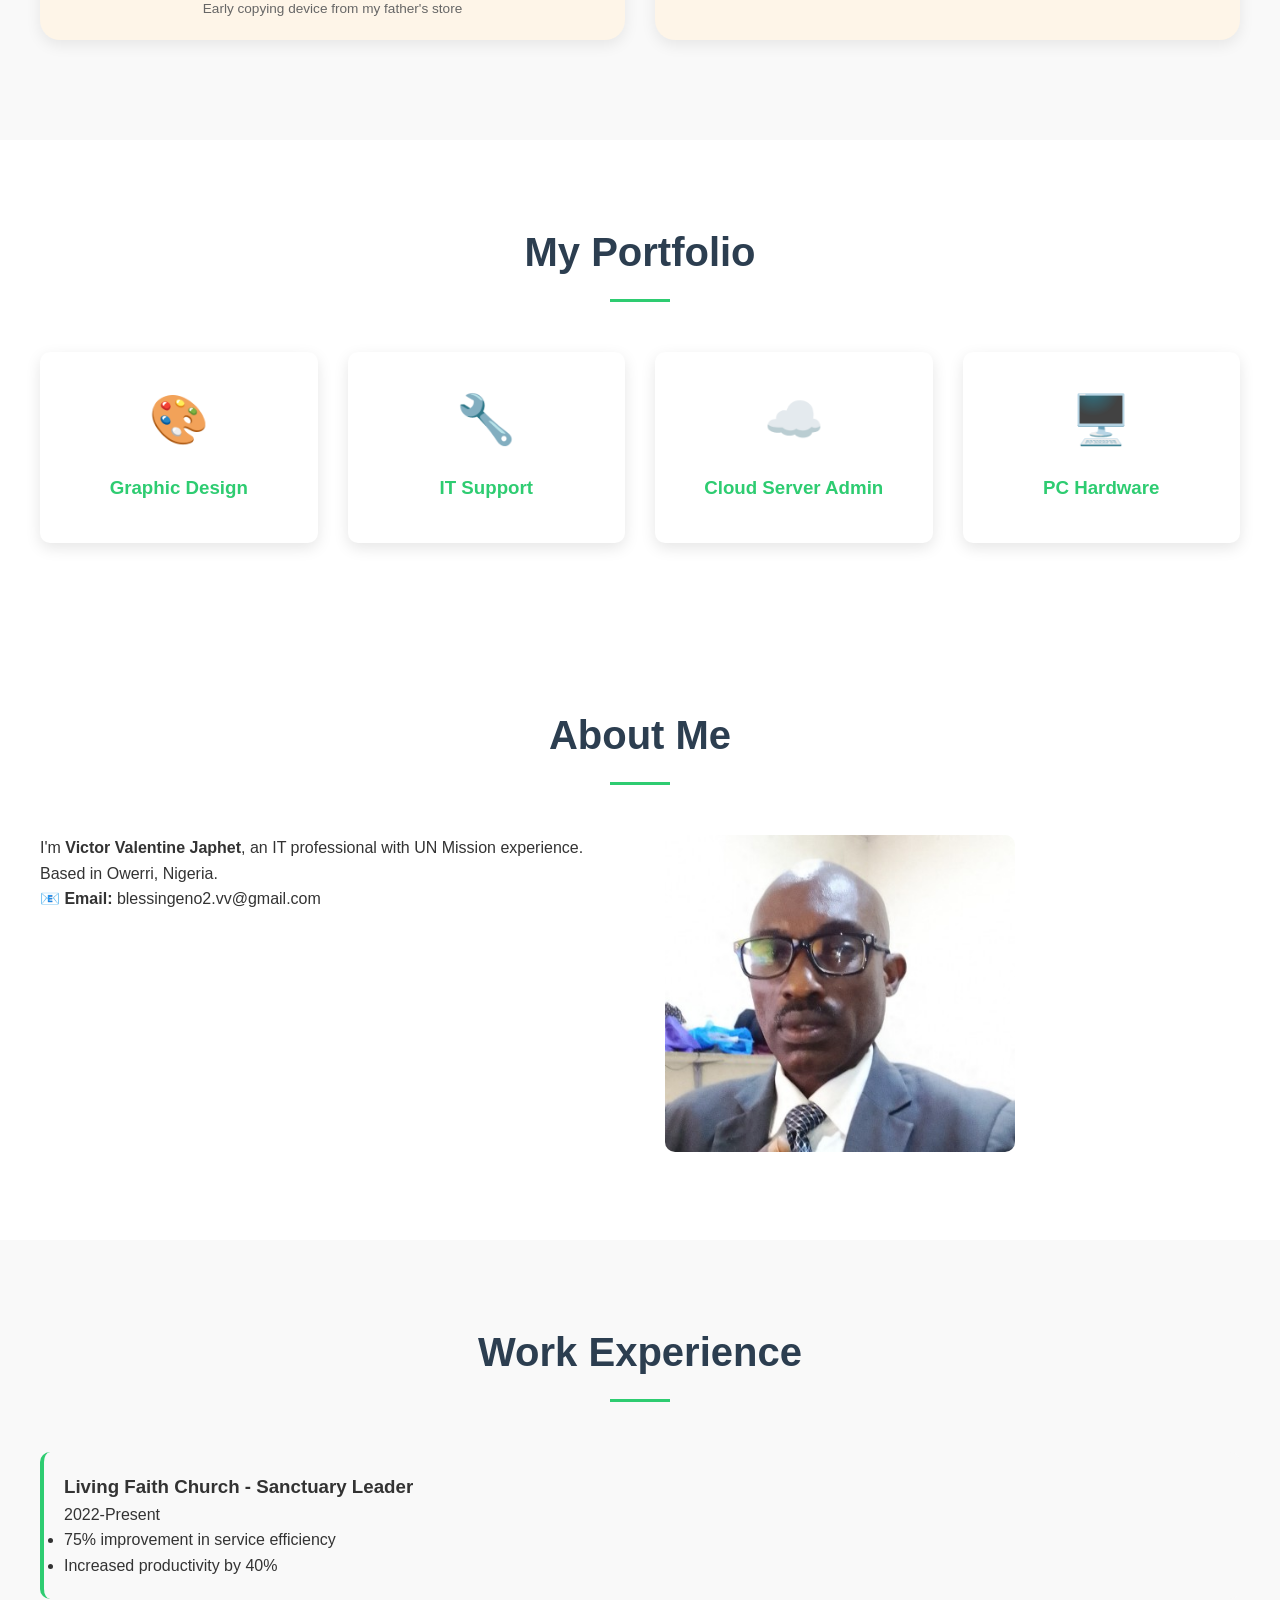
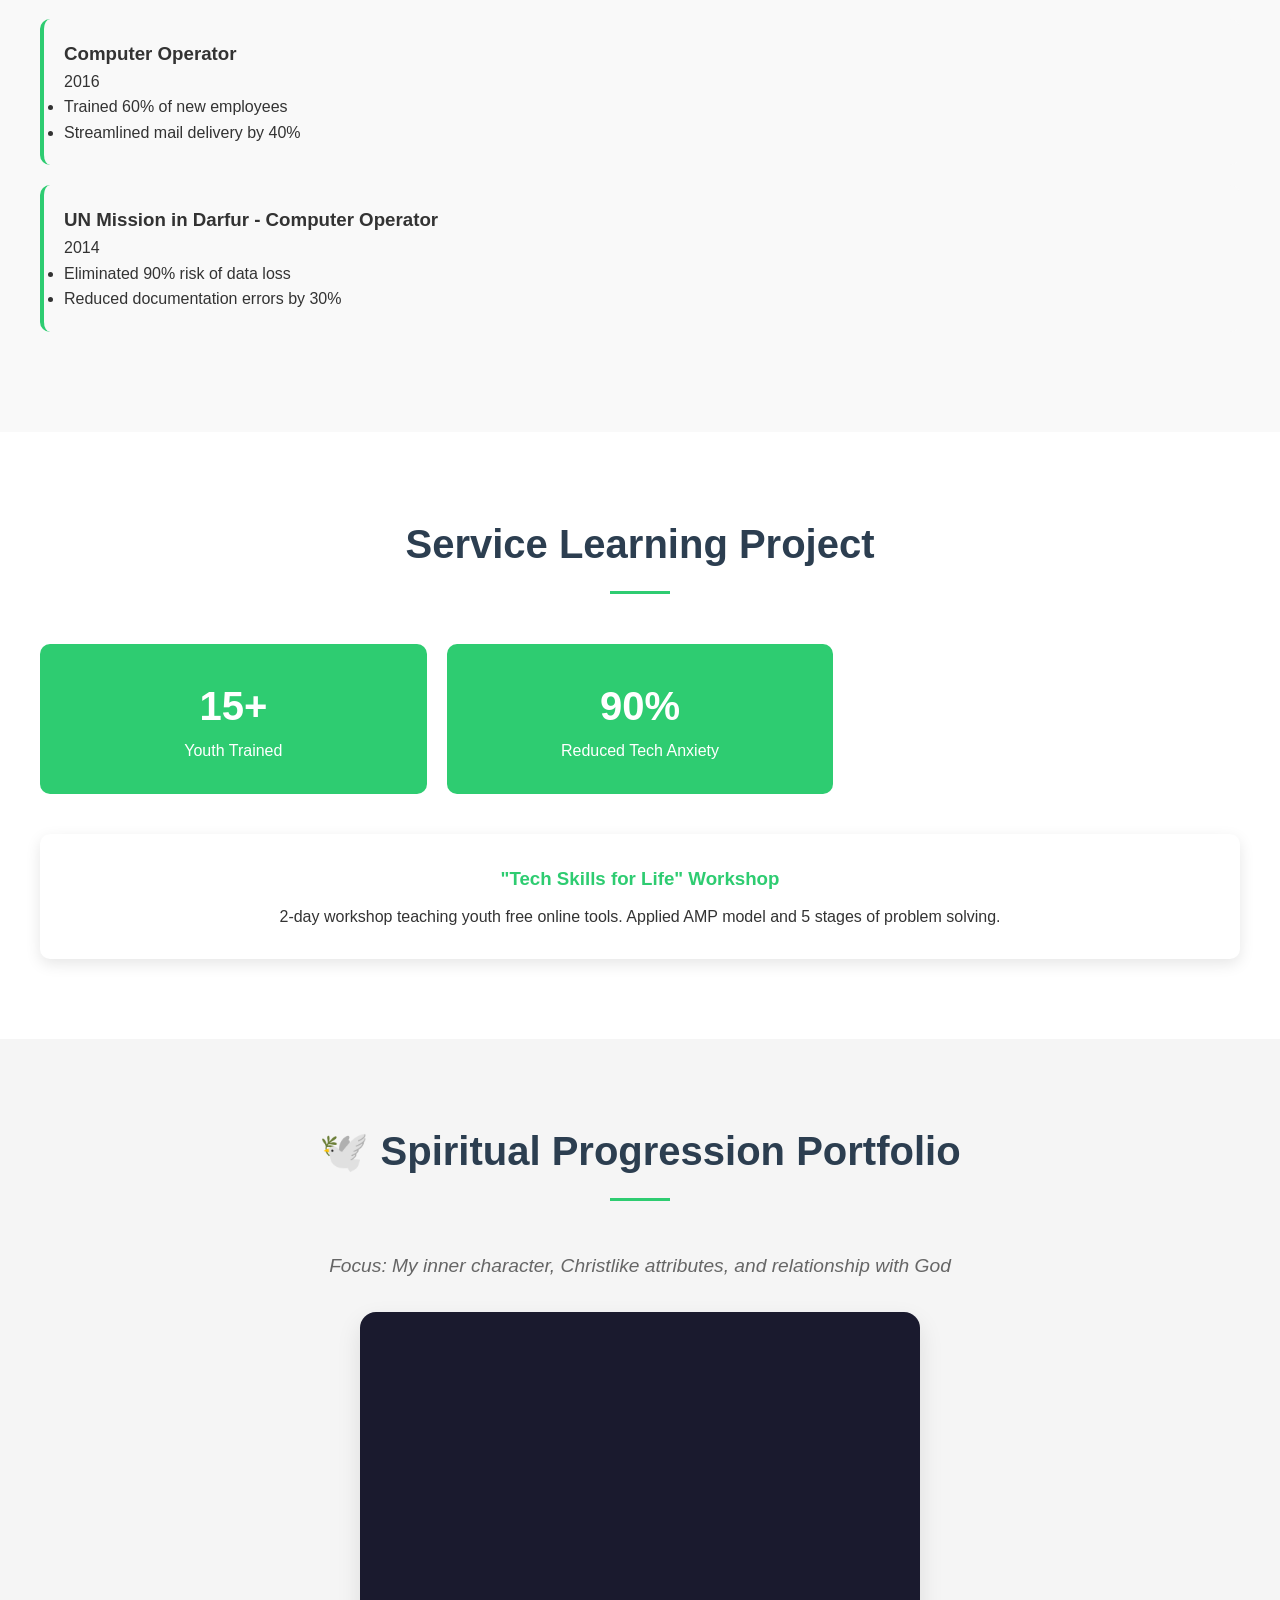
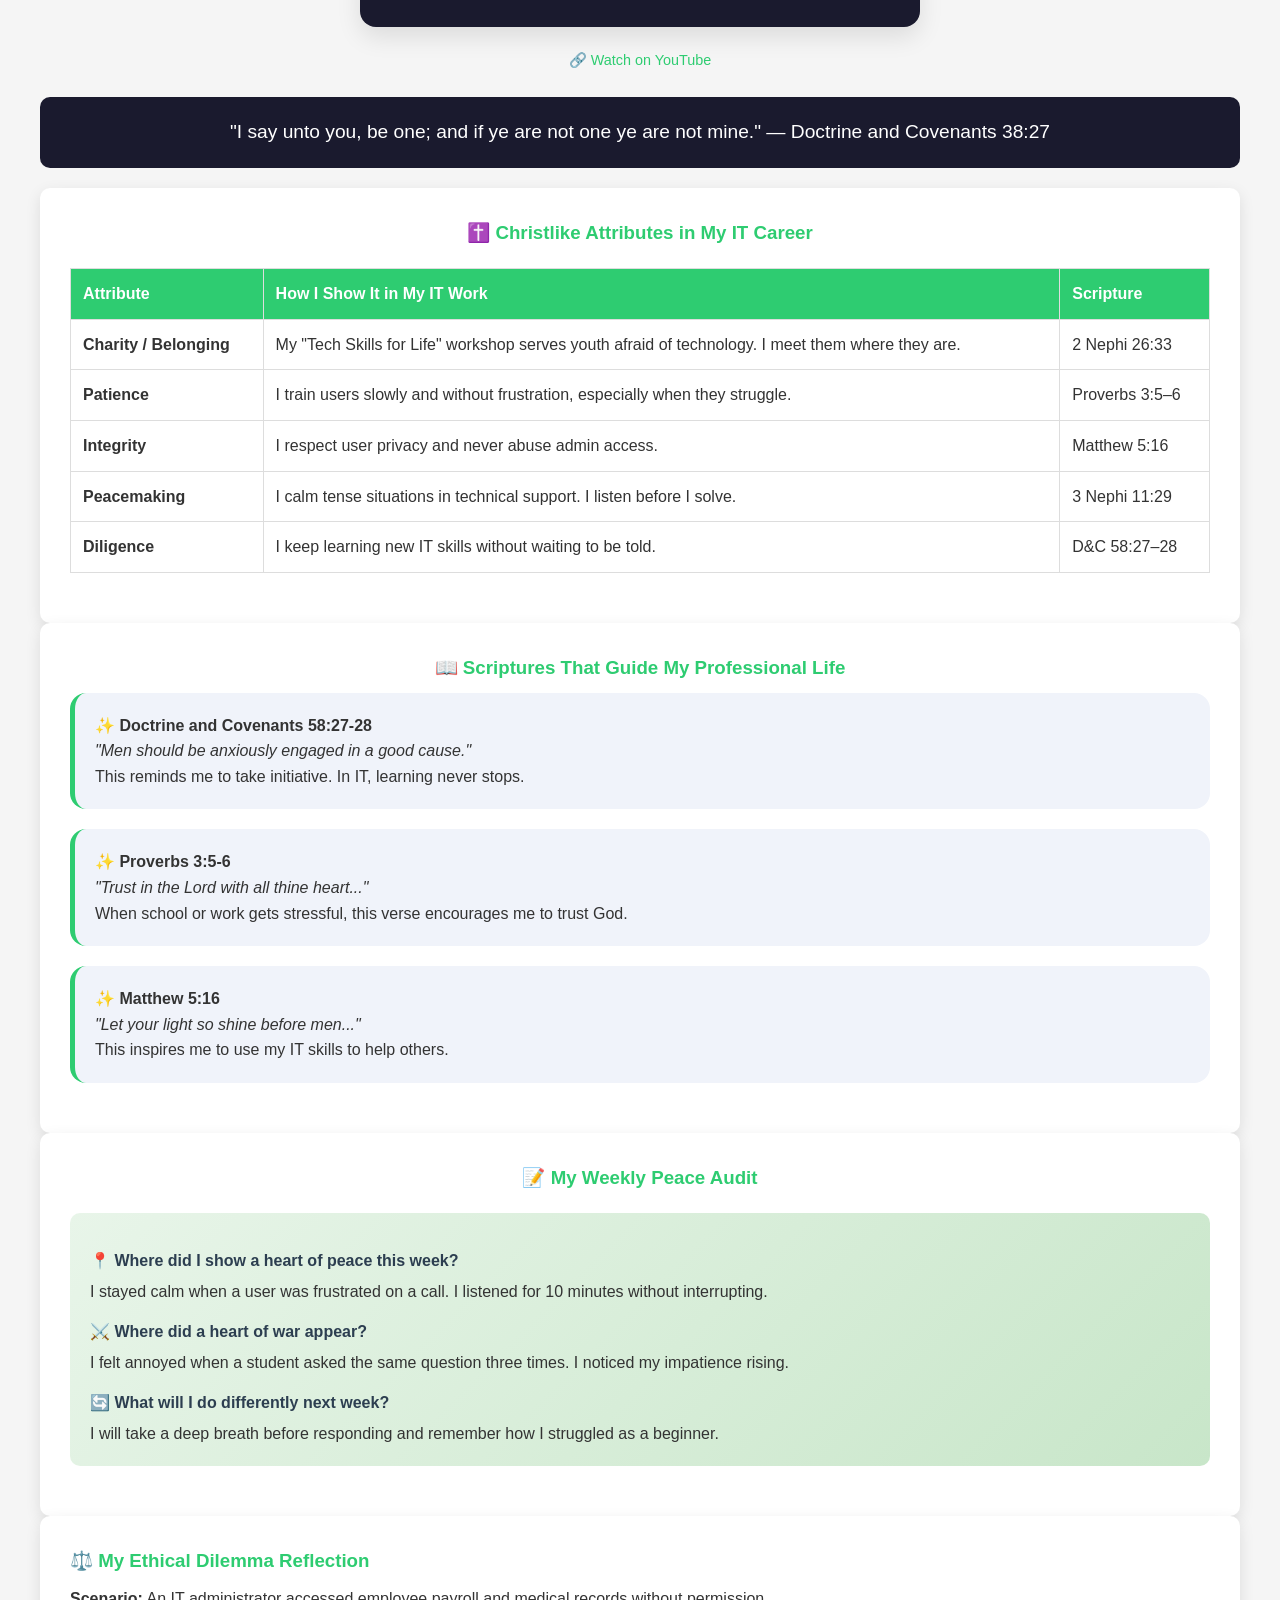
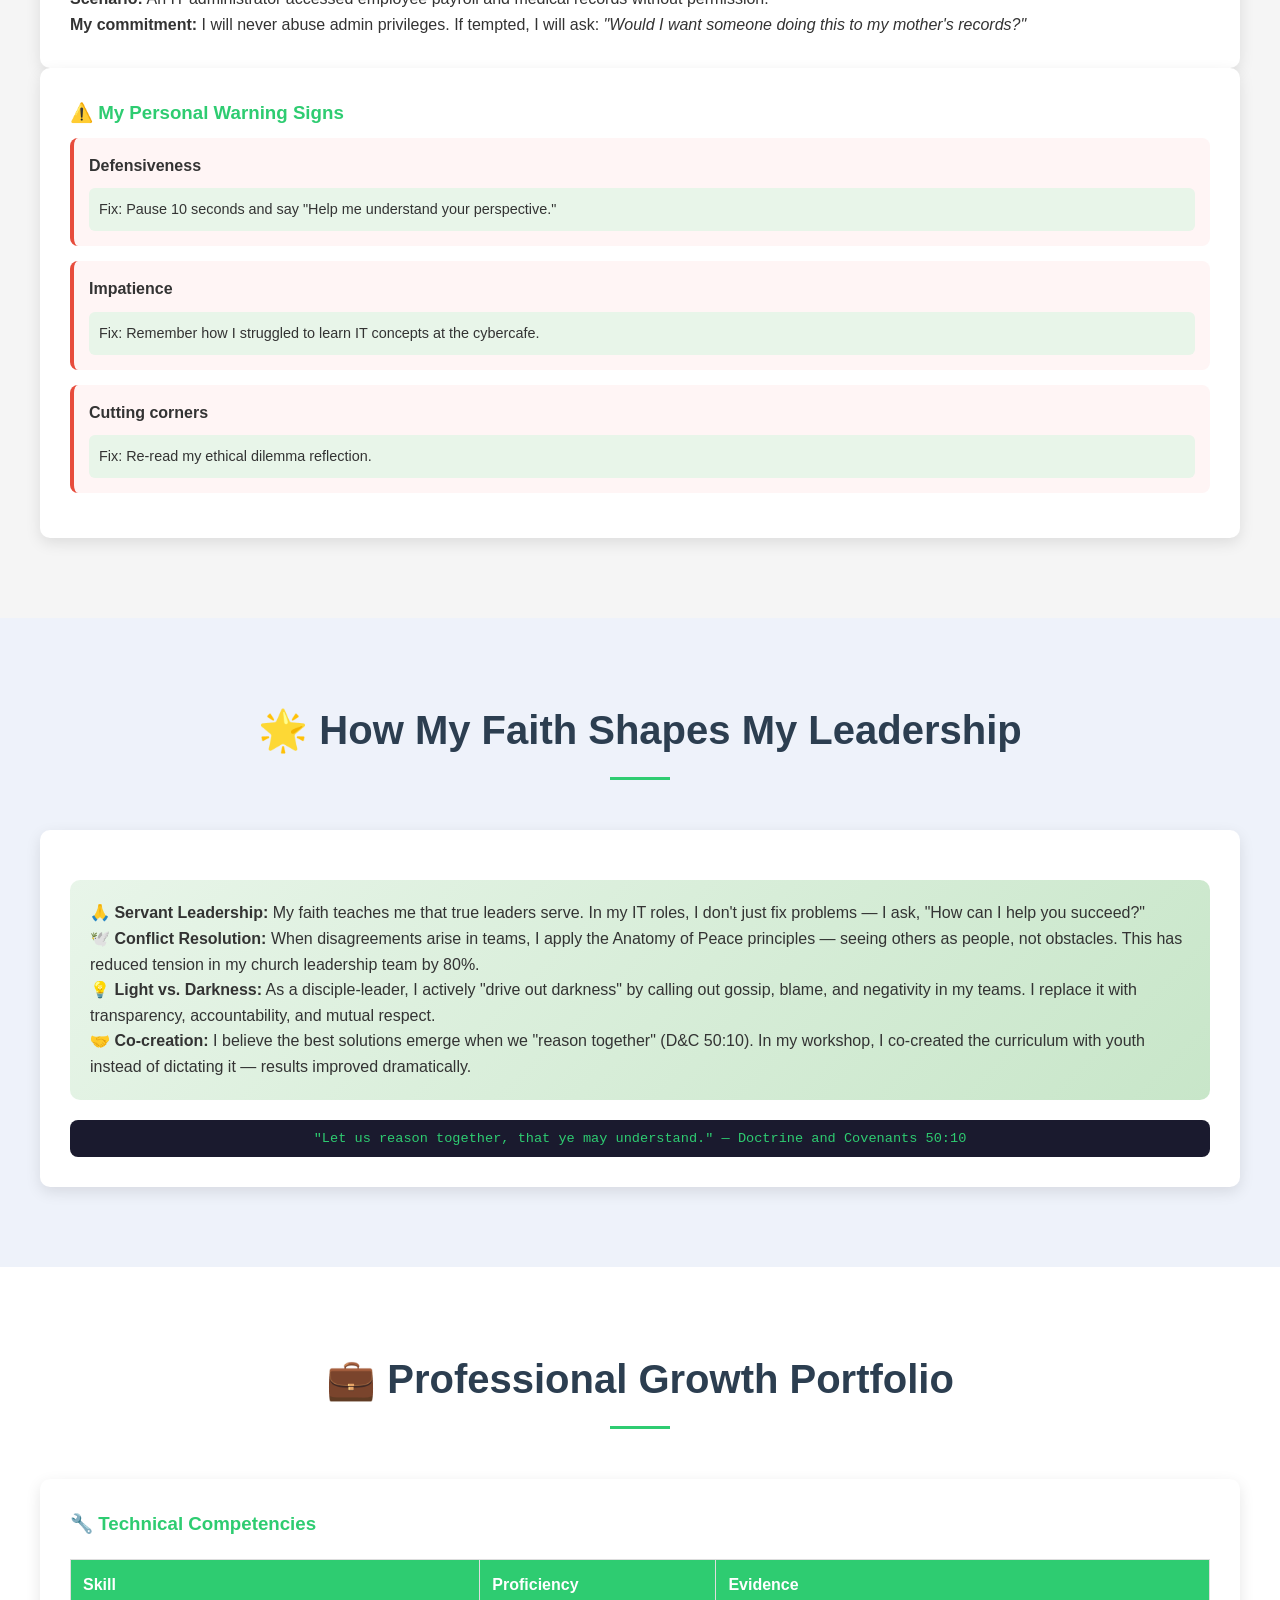
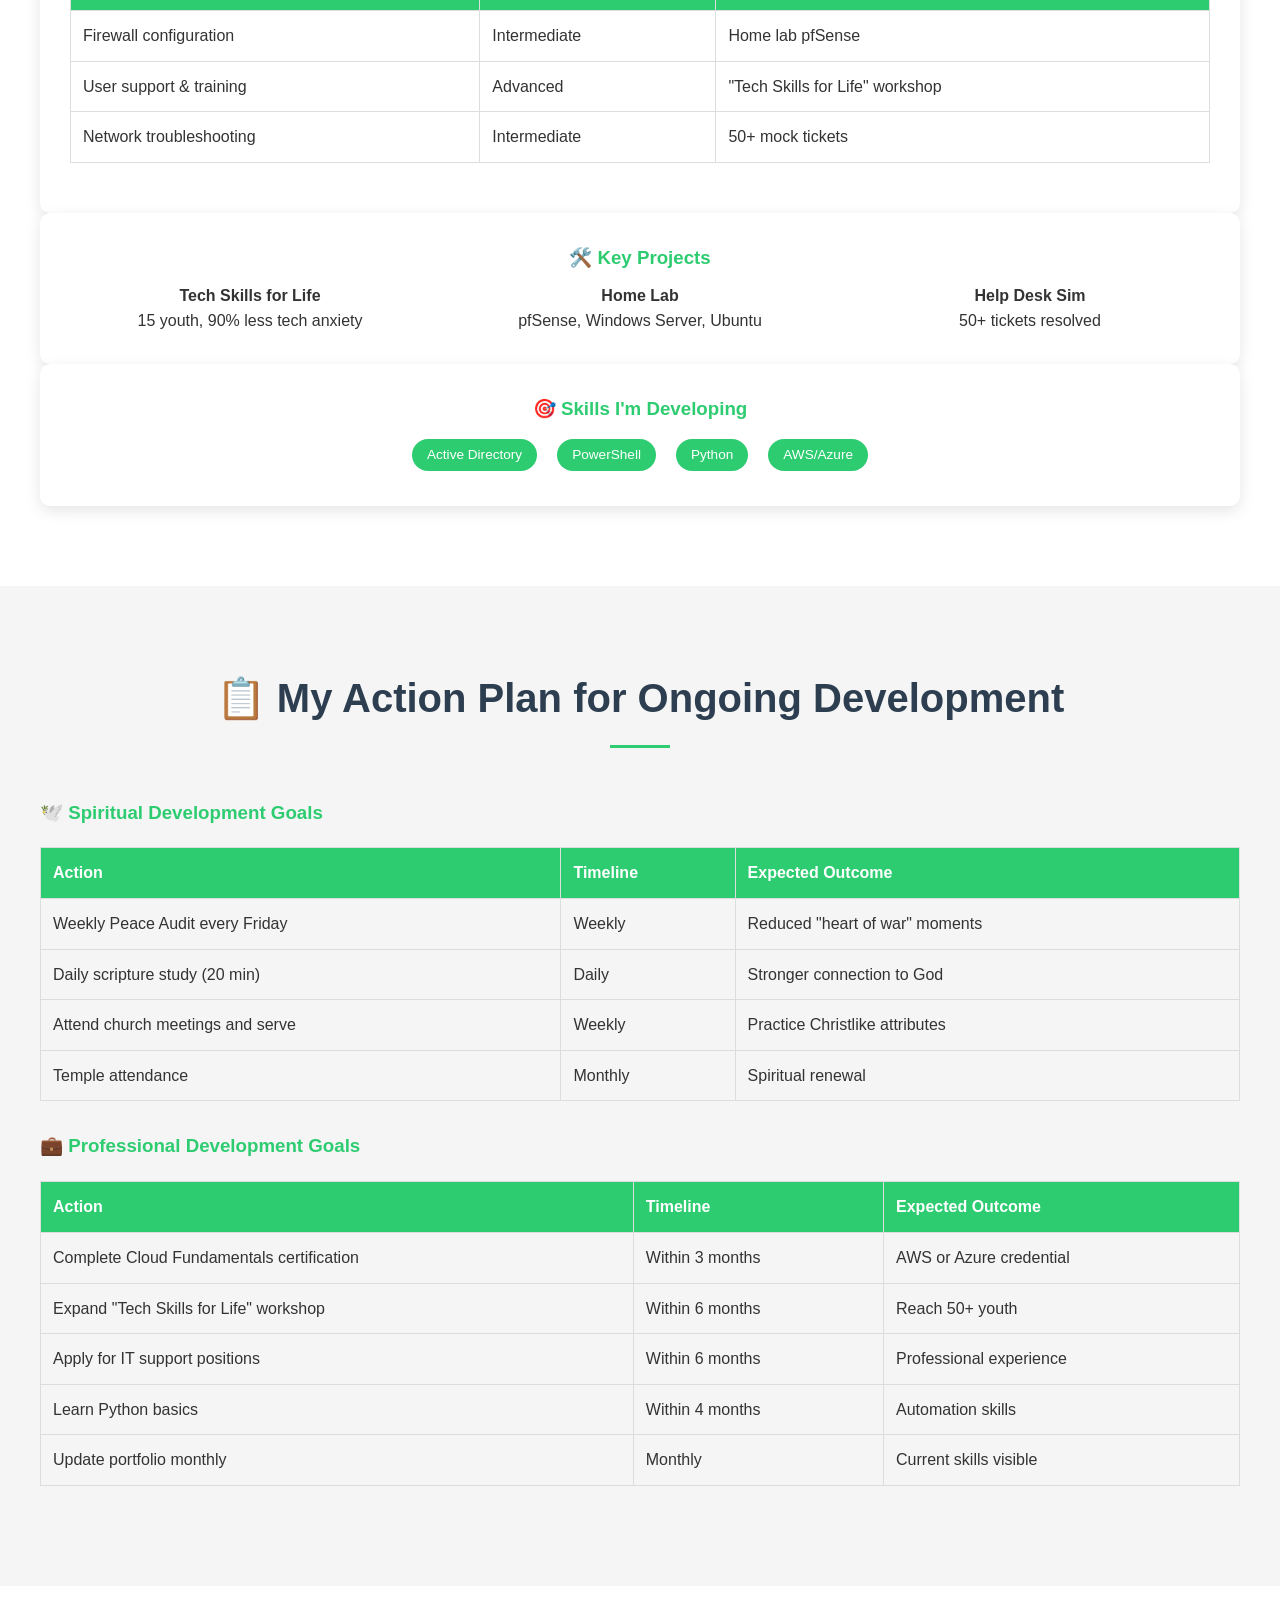
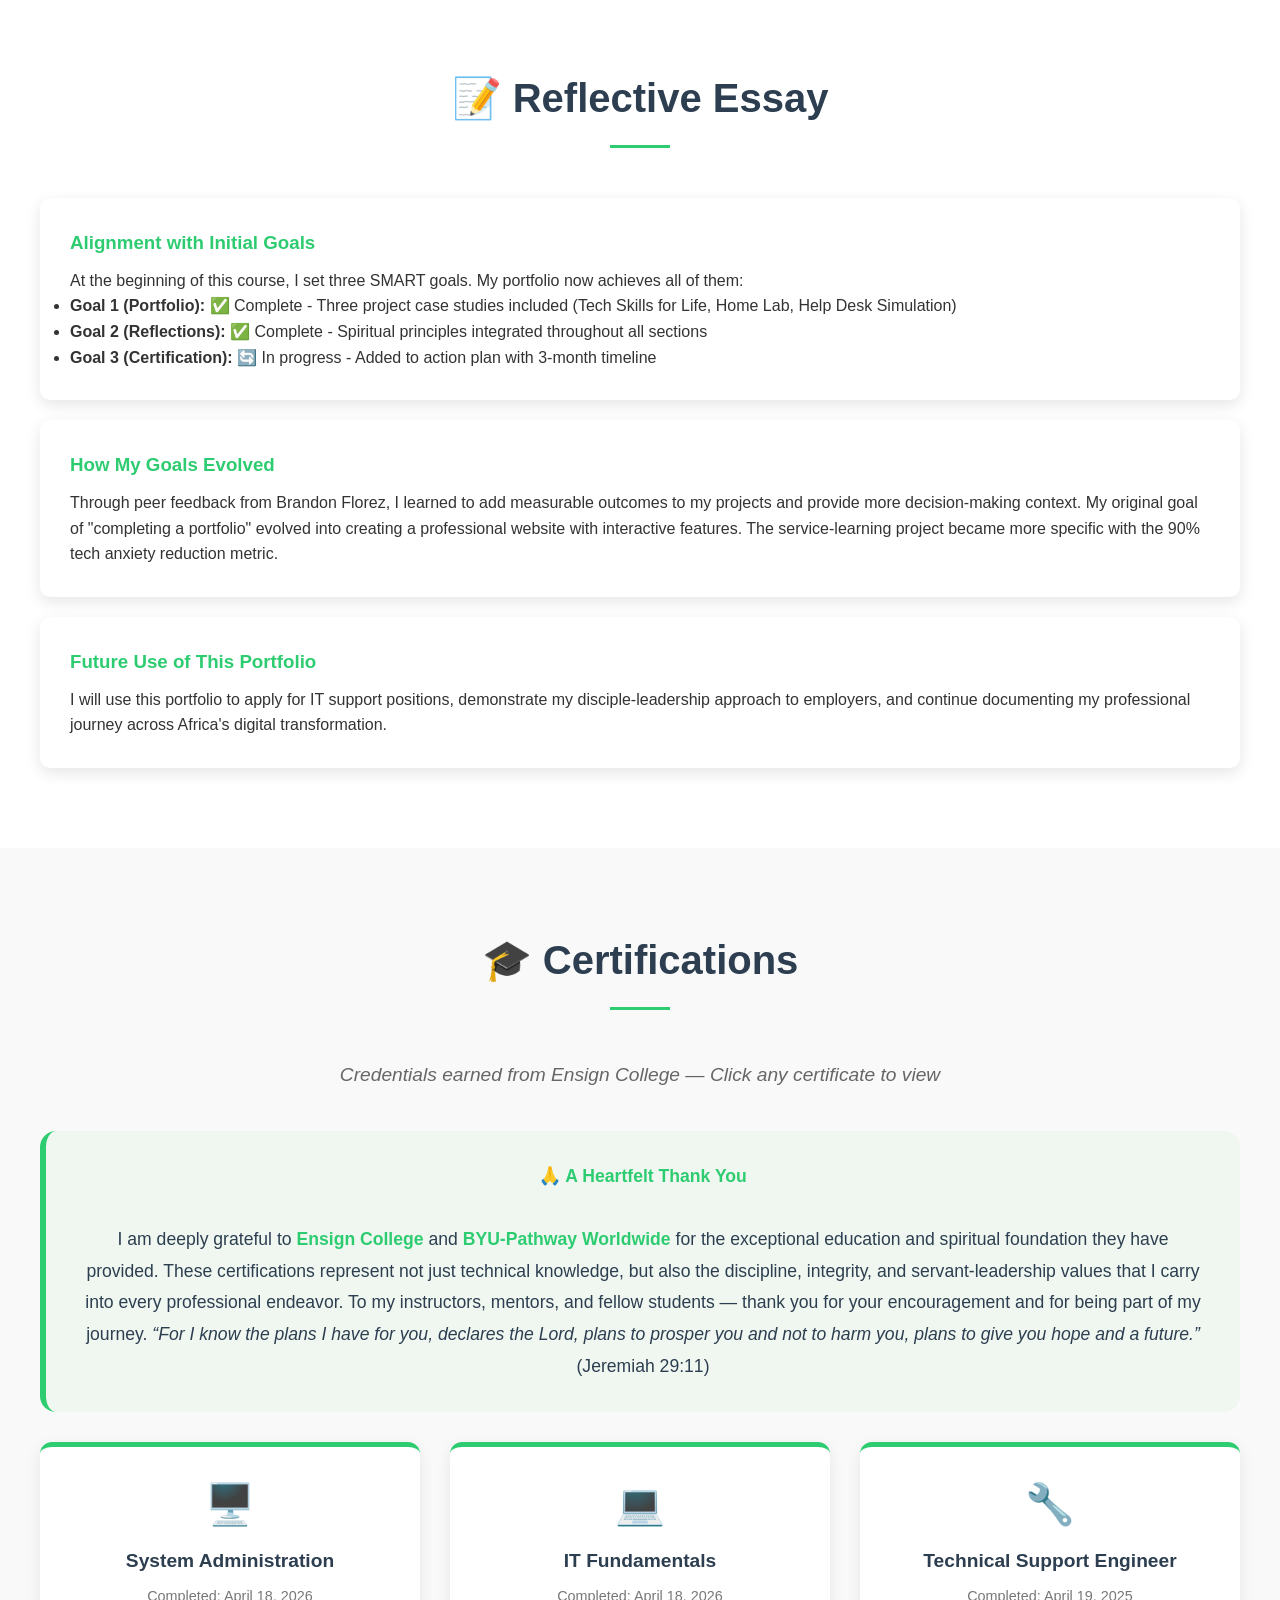
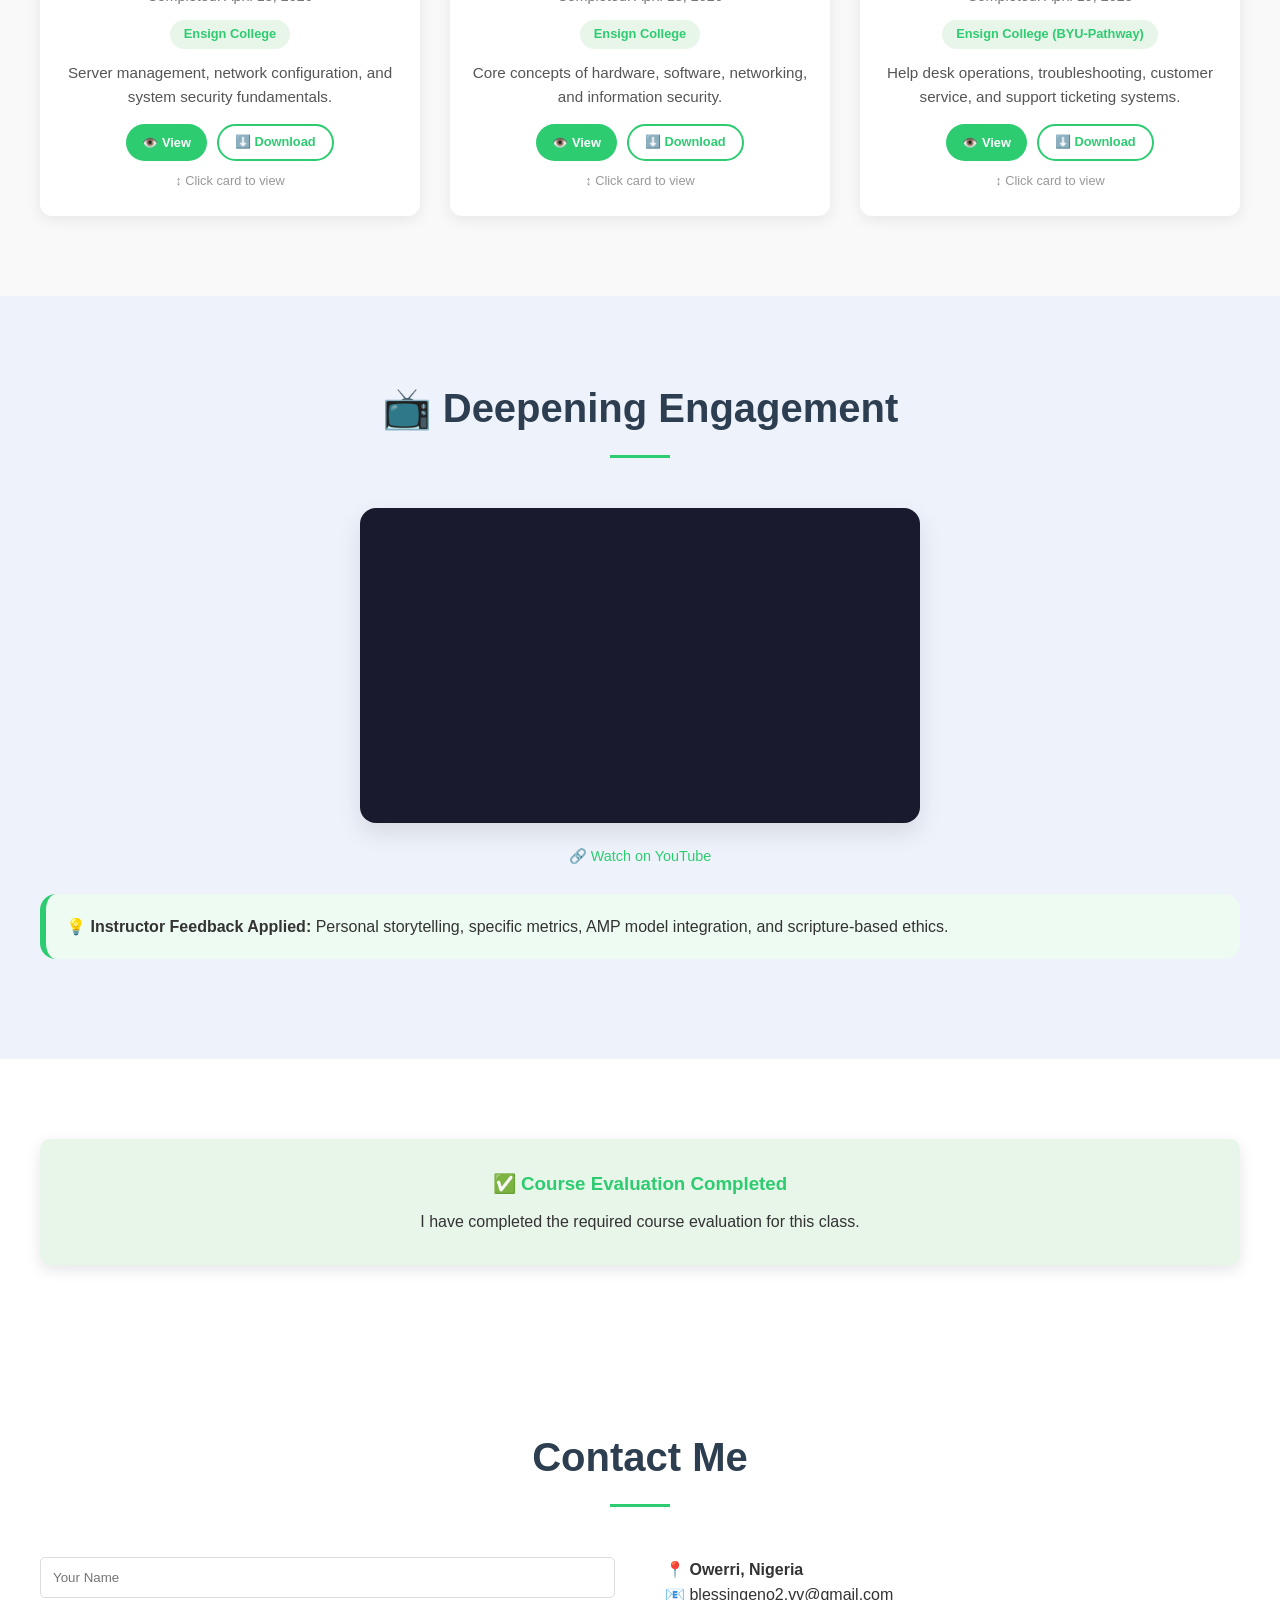
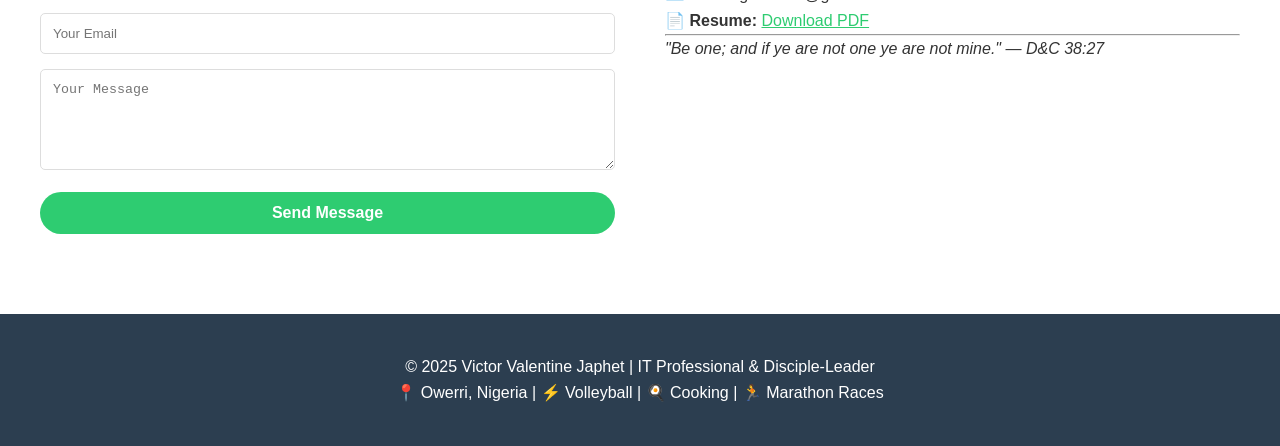
==== commit 16de122a: "Add files via upload" ====
--- a/index.html
+++ b/index.html
@@ -150,6 +150,15 @@
         .btn-secondary:hover { background: rgba(46,204,113,0.1); transform: translateY(-2px); }
         .btn-cert { background: #1a7a3a; color: white; border: 2px solid #1a7a3a; }
         .btn-cert:hover { background: #0f5c2a; transform: translateY(-2px); }
+        .btn-talent {
+            background: #6c3b9e;
+            color: white;
+            border: 2px solid #6c3b9e;
+        }
+        .btn-talent:hover {
+            background: #522d7a;
+            transform: translateY(-2px);
+        }
         section { padding: 80px 20px; }
         .container { max-width: 1200px; margin: 0 auto; }
         .section-title {
@@ -658,6 +667,7 @@
         <div class="btn-group">
             <button class="btn btn-primary" onclick="document.getElementById('contact').scrollIntoView({behavior:'smooth'})">Hire Me</button>
             <a href="Victor_Japhet_Resume.pdf" class="btn btn-secondary" target="_blank">📄 Get Resume</a>
+            <a href="https://www.talentstorehouse.com/student" class="btn btn-talent" target="_blank">🚀 TalentStorehouse</a>
             <a href="#certifications" class="btn btn-cert">🎓 View Certificates</a>
         </div>
         <div class="personal-story">
